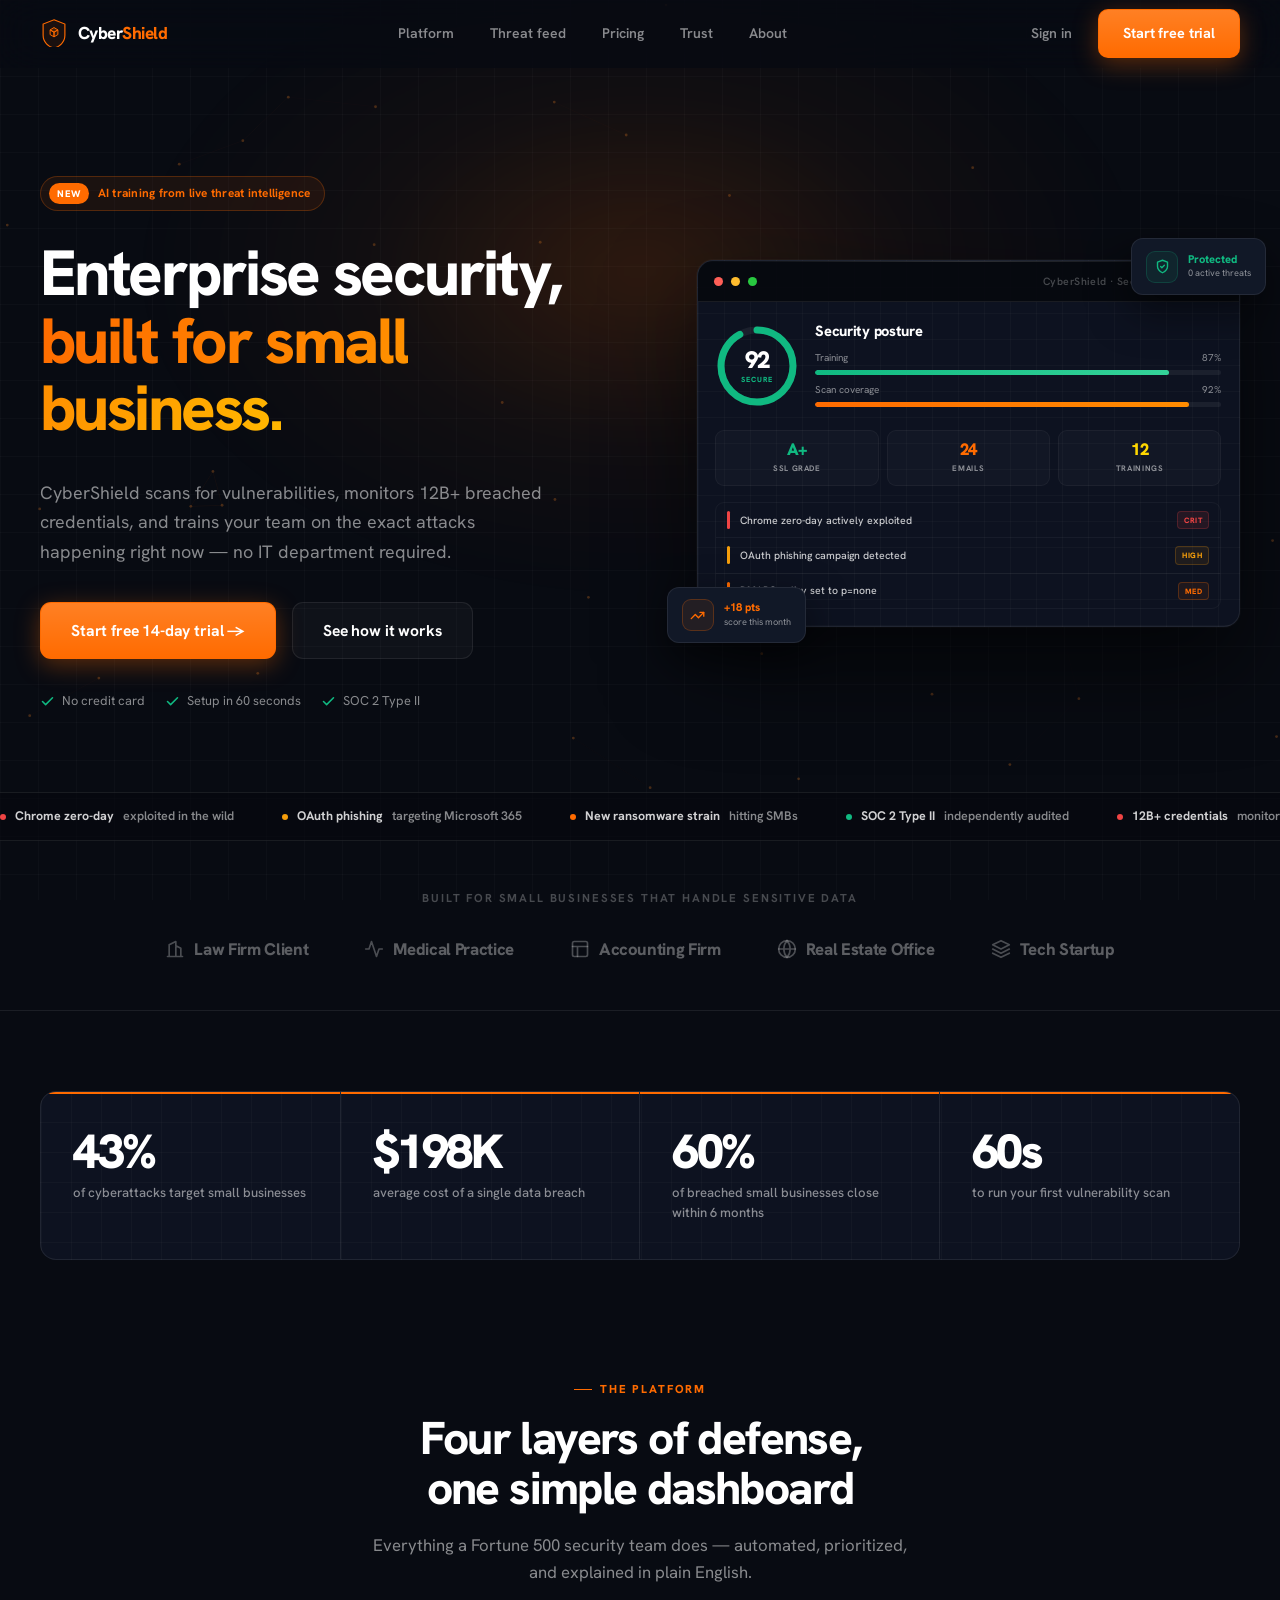
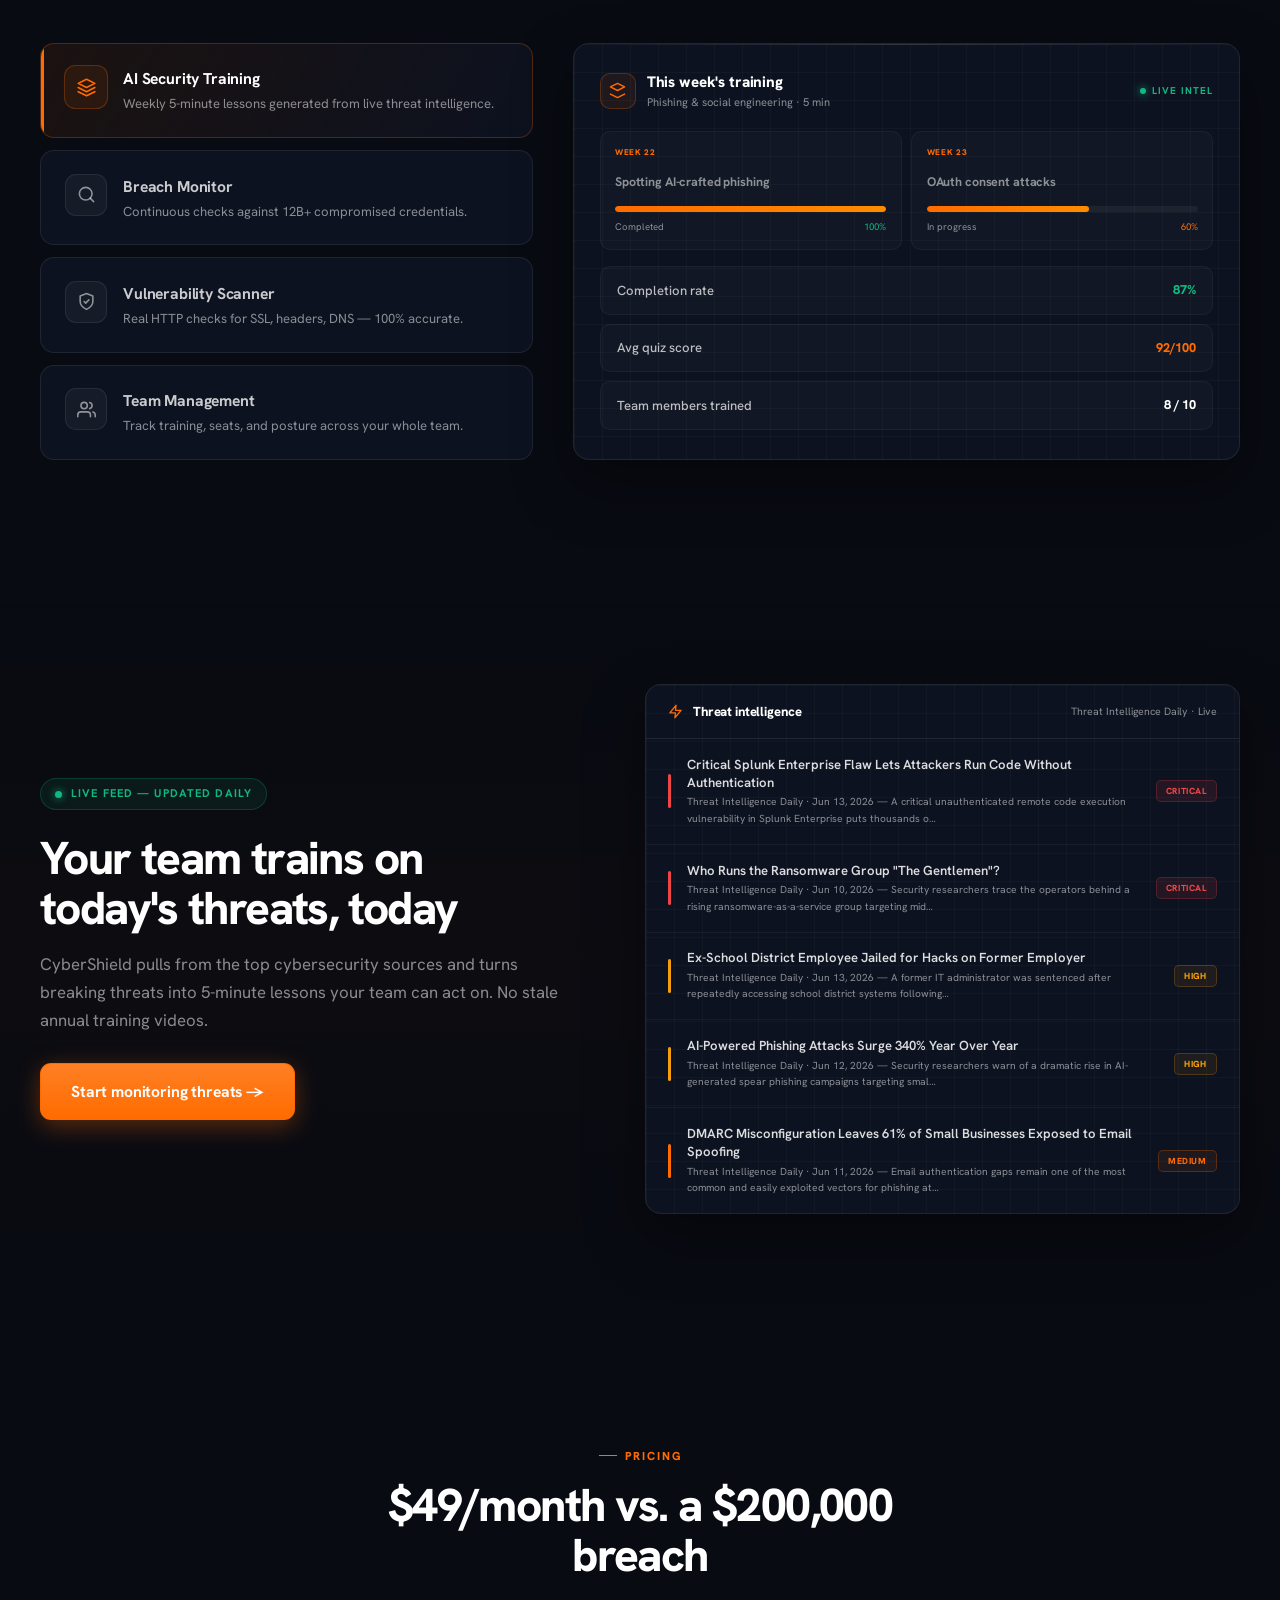
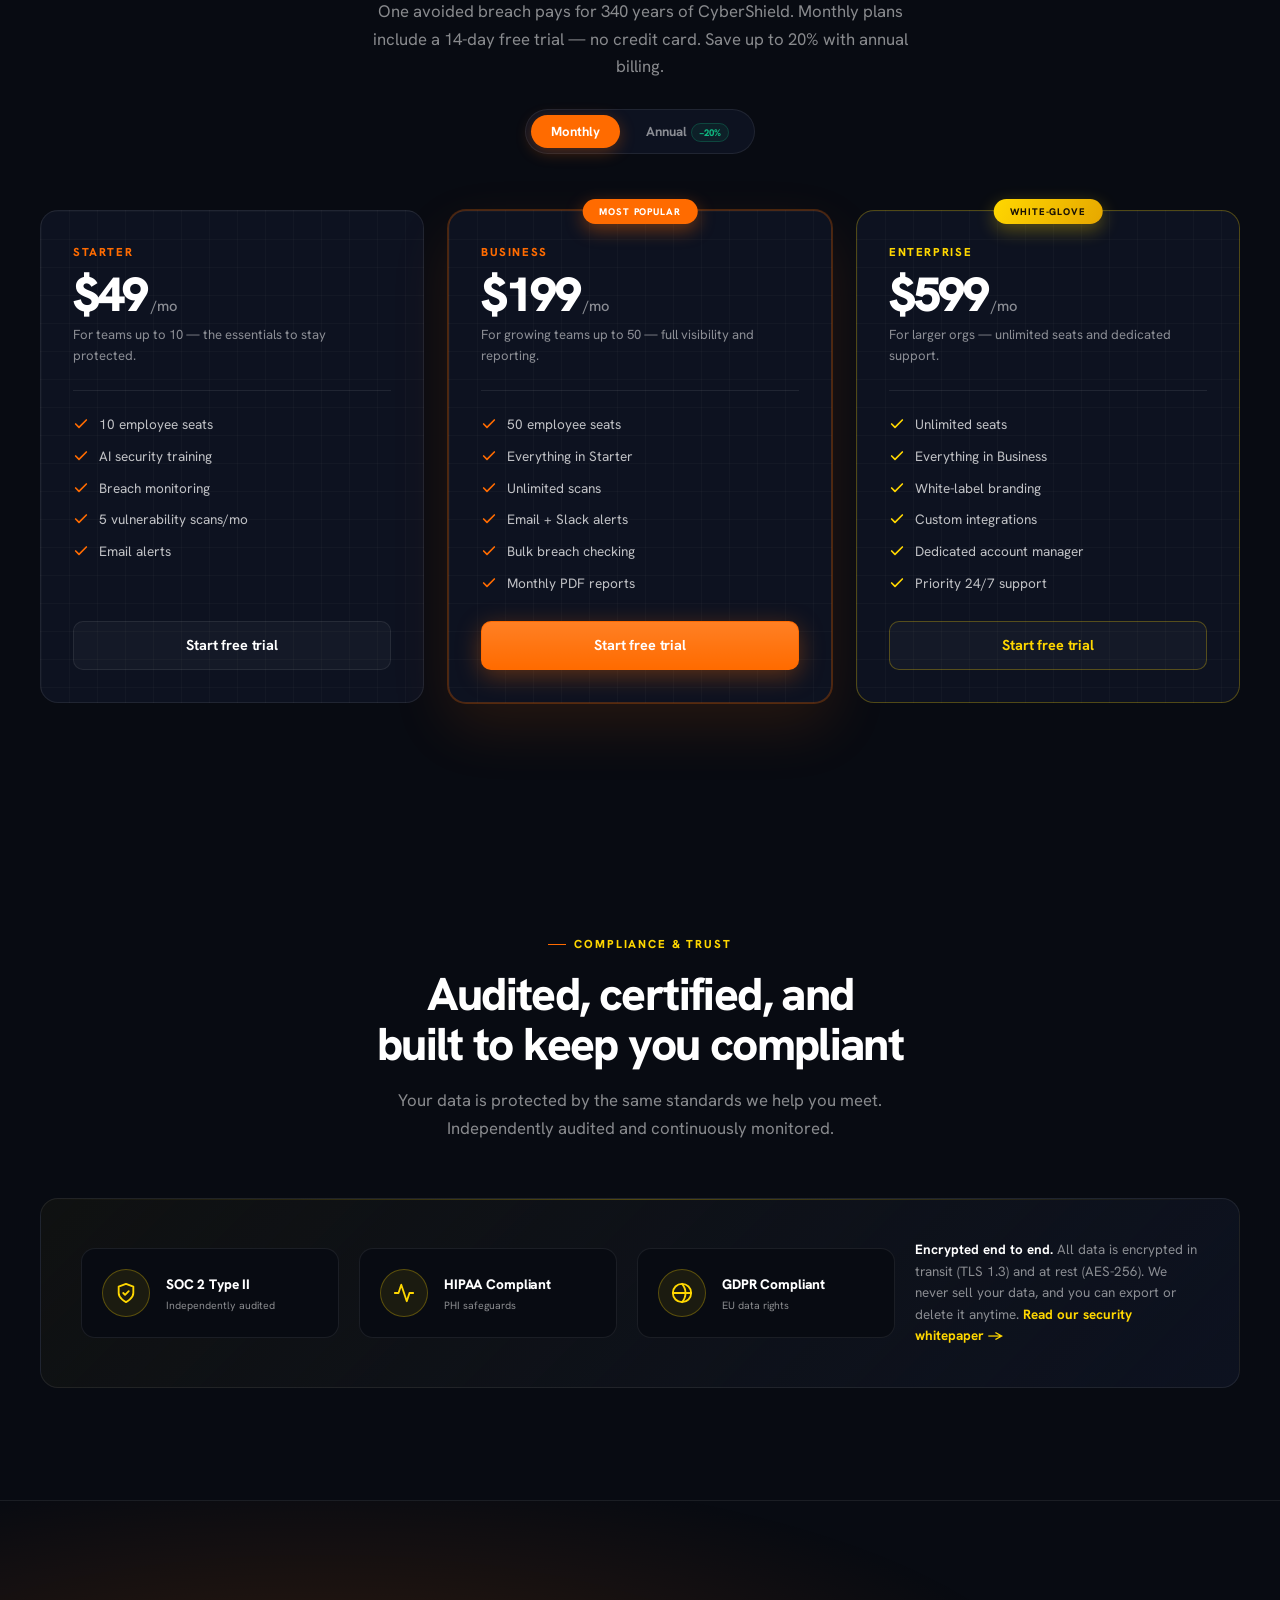
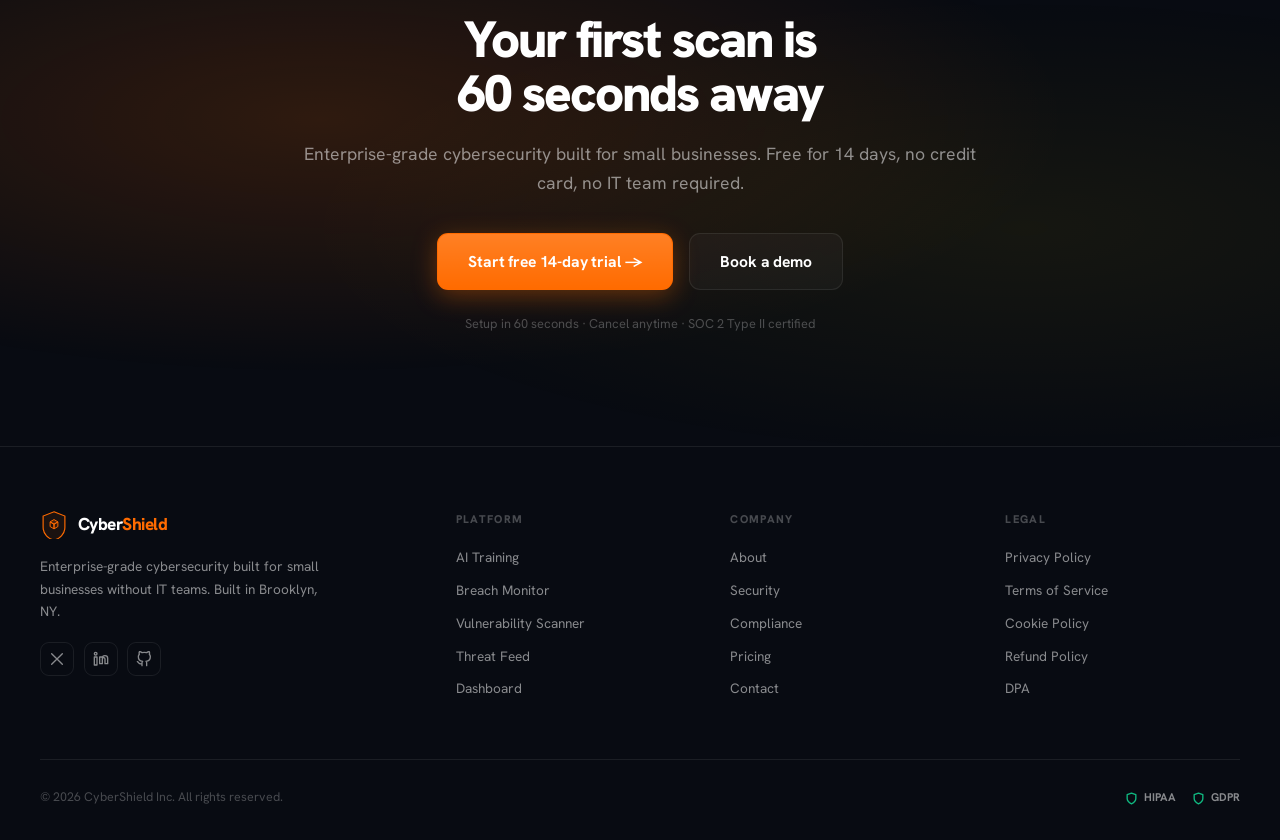
==== index.html @ c71b70fc "feat(billing): annual savings display on pricing page and account billing tab" ====
<!DOCTYPE html>
<html lang="en">
<head>
<meta charset="UTF-8"/>
<link rel="icon" type="image/svg+xml" href="favicon.svg"/>
<script>document.documentElement.classList.add('js')</script>
<meta name="viewport" content="width=device-width,initial-scale=1"/>
<title>CyberShield — Enterprise-grade security for small business</title>
<meta name="description" content="AI security training, breach monitoring, and vulnerability scanning. Fortune 500 defense without the IT team."/>
<link rel="preconnect" href="https://fonts.googleapis.com"/>
<link rel="preconnect" href="https://fonts.gstatic.com" crossorigin/>
<link href="https://fonts.googleapis.com/css2?family=Hanken+Grotesk:wght@300;400;500;600;700;800;900&display=swap" rel="stylesheet"/>
<style>
*,*::before,*::after{box-sizing:border-box;margin:0;padding:0}
:root{
  --bg:#080b12;
  --bg2:#0d1220;
  --bg3:#111827;
  --bg4:#141d2e;
  --orange:#FF6B00;
  --orange2:#ff8c00;
  --orange-dim:rgba(255,107,0,0.08);
  --orange-border:rgba(255,107,0,0.25);
  --gold:#FFD700;
  --gold-dim:rgba(255,215,0,0.08);
  --gold-border:rgba(255,215,0,0.28);
  --border:rgba(255,255,255,0.08);
  --border2:rgba(255,255,255,0.045);
  --text:#ffffff;
  --muted:rgba(255,255,255,0.52);
  --dim:rgba(255,255,255,0.26);
  --green:#10B981;
  --green-dim:rgba(16,185,129,0.08);
  --red:#EF4444;
  --yellow:#F59E0B;
  --cyan:#06B6D4;
  --font:'Hanken Grotesk',sans-serif;
  --grid-line:rgba(255,255,255,0.022);
  --maxw:1280px;
  --ease:cubic-bezier(0.4,0,0.2,1);
  --spring:cubic-bezier(.34,1.56,.64,1);
}
html{scroll-behavior:smooth}
body{background:var(--bg);color:var(--text);font-family:var(--font);font-size:16px;line-height:1.6;-webkit-font-smoothing:antialiased;-moz-osx-font-smoothing:grayscale;overflow-x:hidden}
a{text-decoration:none;color:inherit}
::-webkit-scrollbar{width:9px}
::-webkit-scrollbar-track{background:var(--bg)}
::-webkit-scrollbar-thumb{background:rgba(255,107,0,0.35);border-radius:6px}
::-webkit-scrollbar-thumb:hover{background:var(--orange)}
.wrap{max-width:var(--maxw);margin:0 auto;padding:0 2.5rem}

/* ── GLOBAL TEXTURE ── */
body::before{content:'';position:fixed;inset:0;background-image:linear-gradient(var(--grid-line) 1px,transparent 1px),linear-gradient(90deg,var(--grid-line) 1px,transparent 1px);background-size:38px 38px;pointer-events:none;z-index:0}

/* ── ANIMATIONS ── */
@keyframes pulse{0%,100%{opacity:1;transform:scale(1)}50%{opacity:.4;transform:scale(1.7)}}
@keyframes fadeUp{from{opacity:0;transform:translateY(22px)}to{opacity:1;transform:translateY(0)}}
@keyframes spin{to{transform:rotate(360deg)}}
@keyframes floaty{0%,100%{transform:translateY(0)}50%{transform:translateY(-10px)}}
@keyframes tickerScroll{0%{transform:translateX(0)}100%{transform:translateX(-50%)}}
@keyframes glowPulse{0%,100%{box-shadow:0 0 24px rgba(255,107,0,0.18)}50%{box-shadow:0 0 48px rgba(255,107,0,0.4),0 0 90px rgba(255,107,0,0.08)}}
@keyframes scanSweep{0%{top:-10%}100%{top:110%}}
.js .reveal{opacity:0;transform:translateY(30px);transition:opacity .7s var(--ease),transform .7s var(--ease)}
.js .reveal.in{opacity:1;transform:translateY(0)}
.rd1{transition-delay:.08s}.rd2{transition-delay:.16s}.rd3{transition-delay:.24s}.rd4{transition-delay:.32s}.rd5{transition-delay:.40s}
@media(prefers-reduced-motion:reduce){.js .reveal,.reveal{opacity:1!important;transform:none!important;transition:none}*{animation:none!important}}

/* ── BUTTONS ── */
.btn{display:inline-flex;align-items:center;justify-content:center;gap:8px;padding:12px 24px;border-radius:10px;font-size:.9rem;font-weight:700;cursor:pointer;border:1px solid transparent;font-family:var(--font);letter-spacing:-0.01em;transition:all .2s var(--spring);white-space:nowrap}
.btn-primary{background:var(--orange);color:#fff;box-shadow:0 6px 24px rgba(255,107,0,0.34);position:relative;overflow:hidden}
.btn-primary::after{content:'';position:absolute;inset:0;background:linear-gradient(to bottom,rgba(255,255,255,0.14),transparent)}
.btn-primary:hover{background:var(--orange2);transform:translateY(-2px) scale(1.02);box-shadow:0 12px 36px rgba(255,107,0,0.5)}
.btn-primary:active{transform:translateY(0) scale(.99)}
.btn-ghost{background:rgba(255,255,255,0.03);color:var(--text);border-color:var(--border)}
.btn-ghost:hover{background:rgba(255,255,255,0.07);border-color:rgba(255,255,255,0.2);transform:translateY(-2px)}
.btn-lg{padding:15px 30px;font-size:.98rem;border-radius:11px}

/* ── NAV ── */
.nav{position:fixed;top:0;left:0;right:0;z-index:100;height:68px;display:flex;align-items:center;background:rgba(8,11,18,0.72);backdrop-filter:blur(22px);-webkit-backdrop-filter:blur(22px);border-bottom:1px solid transparent;transition:border-color .3s,background .3s}
.nav.scrolled{border-bottom-color:var(--border);background:rgba(8,11,18,0.9)}
.nav .wrap{display:flex;align-items:center;justify-content:space-between;width:100%}
.logo{display:flex;align-items:center;gap:10px;font-weight:800;font-size:1.08rem;letter-spacing:-0.03em}
.logo svg{width:28px;height:28px;flex-shrink:0}
.logo .acc{color:var(--orange)}
.nav-links{display:flex;align-items:center;gap:2.25rem}
.nav-links a{font-size:.875rem;font-weight:600;color:var(--muted);transition:color .2s;position:relative;white-space:nowrap}
.nav-links a:hover{color:var(--text)}
.nav-links a::after{content:'';position:absolute;left:0;bottom:-6px;height:2px;width:0;background:var(--orange);transition:width .25s var(--ease);border-radius:2px}
.nav-links a:hover::after{width:100%}
.nav-right{display:flex;align-items:center;gap:.75rem}
.nav-signin{font-size:.875rem;font-weight:600;color:var(--muted);padding:8px 14px;transition:color .2s;white-space:nowrap}
.nav-signin:hover{color:var(--text)}
.hamb{display:none;background:none;border:1px solid var(--border);border-radius:9px;padding:8px;color:var(--text);cursor:pointer}
.hamb svg{width:20px;height:20px;stroke:currentColor;fill:none;stroke-width:2;stroke-linecap:round}

/* ── HERO ── */
.hero{position:relative;padding:11rem 0 5rem;overflow:hidden}
#hero-canvas{position:absolute;inset:0;z-index:0;opacity:.5}
.hero-glow{position:absolute;top:-10%;left:50%;transform:translateX(-50%);width:1100px;height:700px;background:radial-gradient(ellipse at center,rgba(255,107,0,0.16) 0%,rgba(255,107,0,0.04) 35%,transparent 65%);pointer-events:none;z-index:0;filter:blur(20px)}
.hero .wrap{position:relative;z-index:2}
.hero-grid{display:grid;grid-template-columns:1.05fr .95fr;gap:3.5rem;align-items:center}
.hero-eyebrow{display:inline-flex;align-items:center;gap:9px;background:var(--orange-dim);border:1px solid var(--orange-border);border-radius:100px;padding:6px 14px 6px 8px;font-size:.74rem;font-weight:700;color:var(--orange);letter-spacing:.02em;margin-bottom:1.75rem}
.hero-eyebrow .pill{background:var(--orange);color:#fff;font-size:.6rem;font-weight:800;padding:3px 8px;border-radius:100px;letter-spacing:.06em;text-transform:uppercase}
.hero h1{font-size:clamp(2.6rem,5vw,4.15rem);font-weight:800;line-height:1.05;letter-spacing:-0.04em;margin-bottom:1.9rem;padding-bottom:.1em}
.hero h1 .grad{background:linear-gradient(120deg,var(--orange) 0%,var(--orange2) 55%,var(--gold) 130%);-webkit-background-clip:text;background-clip:text;-webkit-text-fill-color:transparent}
.hero-sub{font-size:1.12rem;color:var(--muted);max-width:520px;line-height:1.65;margin-bottom:2.25rem;font-weight:400}
.hero-cta{display:flex;gap:1rem;align-items:center;flex-wrap:wrap;margin-bottom:2rem}
.hero-trust{display:flex;align-items:center;gap:1.25rem;flex-wrap:wrap;font-size:.8rem;color:var(--muted)}
.hero-trust .ht{display:flex;align-items:center;gap:7px}
.hero-trust svg{width:15px;height:15px;stroke:var(--green);fill:none;stroke-width:2.5;stroke-linecap:round;stroke-linejoin:round;flex-shrink:0}

/* ── HERO PRODUCT MOCKUP ── */
.hero-mock{position:relative;animation:floaty 7s ease-in-out infinite}
.mock-shell{background-color:var(--bg2);background-image:linear-gradient(var(--grid-line) 1px,transparent 1px),linear-gradient(90deg,var(--grid-line) 1px,transparent 1px);background-size:26px 26px;border:1px solid var(--border);border-radius:16px;overflow:hidden;box-shadow:0 40px 90px rgba(0,0,0,0.6),0 0 0 1px rgba(255,255,255,0.03),0 1px 0 rgba(255,255,255,0.06) inset;position:relative}
.mock-shell::before{content:'';position:absolute;top:0;left:0;right:0;height:1px;background:linear-gradient(90deg,transparent,rgba(255,255,255,0.14),transparent);z-index:5}
.mock-top{background:rgba(6,8,14,0.9);padding:.7rem 1rem;display:flex;align-items:center;gap:.5rem;border-bottom:1px solid var(--border)}
.mdot{width:9px;height:9px;border-radius:50%}
.mock-top .mt-title{margin-left:auto;font-size:.66rem;color:var(--dim);font-weight:600;letter-spacing:.04em}
.mock-body{padding:1.1rem}
.mock-scorerow{display:flex;gap:1rem;align-items:center;margin-bottom:1rem}
.mini-ring{width:84px;height:84px;flex-shrink:0;position:relative}
.mini-ring-center{position:absolute;inset:0;display:flex;flex-direction:column;align-items:center;justify-content:center}
.mini-ring-center .n{font-size:1.5rem;font-weight:900;letter-spacing:-0.04em;line-height:1}
.mini-ring-center .l{font-size:.46rem;font-weight:800;letter-spacing:.12em;text-transform:uppercase;color:var(--green);margin-top:2px}
.mock-scoreinfo{flex:1}
.mock-scoreinfo .big{font-size:.92rem;font-weight:800;letter-spacing:-0.02em;margin-bottom:7px}
.mock-scoreinfo .blbl{display:flex;justify-content:space-between;font-size:.62rem;color:var(--muted);margin-bottom:4px;white-space:nowrap}
.mbar{height:5px;background:rgba(255,255,255,0.06);border-radius:4px;overflow:hidden;margin-bottom:7px}
.mbar i{display:block;height:100%;border-radius:4px}
.mock-kpis{display:grid;grid-template-columns:1fr 1fr 1fr;gap:.5rem;margin-bottom:1rem}
.mkpi{background:rgba(255,255,255,0.025);border:1px solid var(--border2);border-radius:9px;padding:.65rem .55rem;text-align:center}
.mkpi .v{font-size:1.05rem;font-weight:900;letter-spacing:-0.03em;line-height:1}
.mkpi .k{font-size:.5rem;font-weight:700;text-transform:uppercase;letter-spacing:.08em;color:var(--muted);margin-top:4px}
.mock-feed{border:1px solid var(--border2);border-radius:9px;overflow:hidden}
.mfeed-row{display:flex;align-items:center;gap:.6rem;padding:.5rem .7rem;border-bottom:1px solid var(--border2);font-size:.66rem}
.mfeed-row:last-child{border-bottom:none}
.mfeed-sev{width:3px;height:18px;border-radius:2px;flex-shrink:0}
.mfeed-t{color:rgba(255,255,255,0.78);flex:1;overflow:hidden;white-space:nowrap;text-overflow:ellipsis;font-weight:500}
.mfeed-b{font-size:.48rem;font-weight:800;padding:2px 6px;border-radius:4px;text-transform:uppercase;letter-spacing:.06em;flex-shrink:0}
.float-badge{position:absolute;background-color:var(--bg3);border:1px solid var(--border);border-radius:12px;padding:.7rem .9rem;box-shadow:0 16px 40px rgba(0,0,0,0.5);display:flex;align-items:center;gap:.6rem;z-index:6}
.fb-ico{width:32px;height:32px;border-radius:9px;display:flex;align-items:center;justify-content:center;flex-shrink:0}
.fb-ico svg{width:15px;height:15px;stroke-width:2.2;fill:none;stroke-linecap:round;stroke-linejoin:round}
.fb-t{font-size:.7rem;font-weight:800;line-height:1.1}
.fb-s{font-size:.58rem;color:var(--muted);margin-top:1px}
.float-1{top:-22px;right:-26px;animation:floaty 5s ease-in-out infinite}
.float-2{bottom:-16px;left:-30px;animation:floaty 6s ease-in-out .8s infinite}

/* ── TICKER ── */
.ticker{border-top:1px solid var(--border);border-bottom:1px solid var(--border);background:rgba(6,8,14,0.6);overflow:hidden;position:relative;z-index:2}
.ticker-track{display:flex;gap:3rem;padding:.85rem 0;white-space:nowrap;width:max-content;animation:tickerScroll 38s linear infinite}
.ticker:hover .ticker-track{animation-play-state:paused}
.ti{display:inline-flex;align-items:center;gap:9px;font-size:.78rem;color:var(--muted);font-weight:600}
.ti .dot{width:6px;height:6px;border-radius:50%;flex-shrink:0}
.ti b{color:rgba(255,255,255,0.82);font-weight:700}

/* ── SECTION SHELL ── */
.sec{padding:7rem 0;position:relative;z-index:1}
.eyebrow{display:inline-flex;align-items:center;gap:8px;font-size:.72rem;font-weight:800;text-transform:uppercase;letter-spacing:.16em;color:var(--orange);margin-bottom:1rem}
.eyebrow::before{content:'';width:18px;height:1px;background:var(--orange)}
.eyebrow.center{justify-content:center}
.sec-title{font-size:clamp(2rem,3.6vw,2.9rem);font-weight:800;letter-spacing:-0.035em;line-height:1.08}
.sec-sub{font-size:1.05rem;color:var(--muted);max-width:560px;line-height:1.65;margin-top:1.1rem}
.sec-head{margin-bottom:3.5rem}
.sec-head.center{text-align:center;max-width:620px;margin-left:auto;margin-right:auto}
.sec-head.center .sec-sub{margin-left:auto;margin-right:auto}

/* ── LOGO STRIP ── */
.proof{padding:3rem 0;border-bottom:1px solid var(--border)}
.proof-label{text-align:center;font-size:.72rem;font-weight:700;text-transform:uppercase;letter-spacing:.16em;color:var(--dim);margin-bottom:1.75rem}
.proof-logos{display:flex;align-items:center;justify-content:center;gap:3.5rem;flex-wrap:wrap}
.proof-logo{display:flex;align-items:center;gap:9px;color:rgba(255,255,255,0.34);font-weight:800;font-size:1.05rem;letter-spacing:-0.02em;transition:color .3s;cursor:default}
.proof-logo:hover{color:rgba(255,255,255,0.6)}
.proof-logo svg{width:20px;height:20px;flex-shrink:0;opacity:.8}

/* ── STATS BAND ── */
.statband{display:grid;grid-template-columns:repeat(4,1fr);border:1px solid var(--border);border-radius:16px;overflow:hidden;background-color:var(--bg2);background-image:linear-gradient(var(--grid-line) 1px,transparent 1px),linear-gradient(90deg,var(--grid-line) 1px,transparent 1px);background-size:30px 30px}
.statcell{padding:2.25rem 2rem;border-right:1px solid var(--border);position:relative}
.statcell:last-child{border-right:none}
.statcell::after{content:'';position:absolute;top:0;left:0;right:0;height:2px;background:var(--orange);transform:scaleX(0);transform-origin:left;transition:transform .5s var(--ease)}
.statcell.in::after{transform:scaleX(1)}
.statcell .num{font-size:3rem;font-weight:900;letter-spacing:-0.05em;line-height:1;margin-bottom:7px;font-variant-numeric:tabular-nums}
.statcell .lbl{font-size:.82rem;color:var(--muted);font-weight:500;line-height:1.5}

/* ── FEATURE SHOWCASE ── */
.show-layout{display:grid;grid-template-columns:.85fr 1.15fr;gap:2.5rem;align-items:stretch}
.show-tabs{display:flex;flex-direction:column;gap:.75rem}
.show-tab{display:flex;align-items:flex-start;gap:1rem;padding:1.4rem 1.5rem;border:1px solid var(--border);border-radius:14px;cursor:pointer;background:var(--bg2);transition:all .25s var(--ease);position:relative;overflow:hidden}
.show-tab::before{content:'';position:absolute;left:0;top:0;bottom:0;width:3px;background:var(--orange);transform:scaleY(0);transform-origin:top;transition:transform .25s var(--ease)}
.show-tab:hover{border-color:rgba(255,255,255,0.16);transform:translateX(3px)}
.show-tab.active{border-color:var(--orange-border);background:linear-gradient(120deg,var(--orange-dim),var(--bg2))}
.show-tab.active::before{transform:scaleY(1)}
.show-tab-ico{width:42px;height:42px;border-radius:11px;background:rgba(255,255,255,0.04);border:1px solid var(--border);display:flex;align-items:center;justify-content:center;flex-shrink:0;transition:all .25s var(--spring)}
.show-tab.active .show-tab-ico{background:var(--orange-dim);border-color:var(--orange-border);transform:scale(1.05)}
.show-tab-ico svg{width:19px;height:19px;stroke:var(--muted);fill:none;stroke-width:2;stroke-linecap:round;stroke-linejoin:round;transition:stroke .25s}
.show-tab.active .show-tab-ico svg{stroke:var(--orange)}
.show-tab-txt h3{font-size:.98rem;font-weight:700;letter-spacing:-0.01em;margin-bottom:3px}
.show-tab.active .show-tab-txt h3{color:#fff}
.show-tab:not(.active) .show-tab-txt h3{color:rgba(255,255,255,0.78)}
.show-tab-txt p{font-size:.82rem;color:var(--muted);line-height:1.55}
.show-panel-wrap{border:1px solid var(--border);border-radius:16px;background-color:var(--bg2);background-image:linear-gradient(var(--grid-line) 1px,transparent 1px),linear-gradient(90deg,var(--grid-line) 1px,transparent 1px);background-size:28px 28px;overflow:hidden;position:relative;box-shadow:0 24px 60px rgba(0,0,0,0.4)}
.show-panel-wrap::before{content:'';position:absolute;top:0;left:0;right:0;height:1px;background:linear-gradient(90deg,transparent,rgba(255,255,255,0.12),transparent);z-index:5}
.show-panel{display:none;padding:1.6rem;animation:fadeUp .4s var(--ease)}
.show-panel.active{display:block}
.sp-head{display:flex;align-items:center;gap:.7rem;margin-bottom:1.2rem}
.sp-head .ico{width:36px;height:36px;border-radius:10px;background:var(--orange-dim);border:1px solid var(--orange-border);display:flex;align-items:center;justify-content:center;flex-shrink:0}
.sp-head .ico svg{width:17px;height:17px;stroke:var(--orange);fill:none;stroke-width:2;stroke-linecap:round;stroke-linejoin:round}
.sp-head .t{font-size:.95rem;font-weight:800;letter-spacing:-0.01em}
.sp-head .s{font-size:.7rem;color:var(--muted)}
.sp-live{margin-left:auto;display:flex;align-items:center;gap:6px;font-size:.62rem;font-weight:700;text-transform:uppercase;letter-spacing:.1em;color:var(--green)}
.sp-live .d{width:6px;height:6px;border-radius:50%;background:var(--green);animation:pulse 2s infinite;box-shadow:0 0 8px var(--green)}
.sp-rows{display:flex;flex-direction:column;gap:.55rem}
.sp-row{display:flex;align-items:center;justify-content:space-between;gap:1rem;padding:.8rem 1rem;background:rgba(255,255,255,0.025);border:1px solid var(--border2);border-radius:10px;transition:all .2s}
.sp-row:hover{border-color:var(--border);background:rgba(255,255,255,0.04);transform:translateX(2px)}
.sp-k{font-size:.82rem;color:rgba(255,255,255,0.72);font-weight:500;display:flex;align-items:center;gap:.6rem}
.sp-k .qd{width:7px;height:7px;border-radius:50%;flex-shrink:0}
.sp-v{font-size:.8rem;font-weight:800;font-variant-numeric:tabular-nums}
.sp-prog{height:6px;background:rgba(255,255,255,0.05);border-radius:5px;overflow:hidden;margin-top:.3rem}
.sp-prog i{display:block;height:100%;border-radius:5px;background:linear-gradient(90deg,var(--orange),var(--orange2))}
.sp-modules{display:grid;grid-template-columns:1fr 1fr;gap:.6rem}
.sp-mod{background:rgba(255,255,255,0.025);border:1px solid var(--border2);border-radius:10px;padding:.9rem;transition:all .2s var(--spring)}
.sp-mod:hover{border-color:var(--orange-border);transform:translateY(-2px)}
.sp-mod .w{font-size:.52rem;font-weight:800;text-transform:uppercase;letter-spacing:.08em;color:var(--orange);margin-bottom:.5rem}
.sp-mod .ti{font-size:.78rem;font-weight:700;margin-bottom:.55rem;letter-spacing:-0.01em}
.sp-mod .mt{display:flex;justify-content:space-between;font-size:.6rem;color:var(--muted);margin-top:.45rem}

/* ── THREAT FEED SECTION ── */
.threat-layout{display:grid;grid-template-columns:1fr 1.1fr;gap:4rem;align-items:center}
.live-badge{display:inline-flex;align-items:center;gap:9px;margin-bottom:1.5rem;background:var(--green-dim);border:1px solid rgba(16,185,129,0.22);border-radius:100px;padding:6px 14px}
.live-badge .d{width:7px;height:7px;border-radius:50%;background:var(--green);animation:pulse 2s infinite;box-shadow:0 0 8px var(--green)}
.live-badge span{font-size:.7rem;font-weight:700;text-transform:uppercase;letter-spacing:.1em;color:var(--green)}
.feed{border:1px solid var(--border);border-radius:16px;overflow:hidden;background-color:var(--bg2);background-image:linear-gradient(var(--grid-line) 1px,transparent 1px),linear-gradient(90deg,var(--grid-line) 1px,transparent 1px);background-size:28px 28px;box-shadow:0 24px 60px rgba(0,0,0,0.4)}
.feed-head{padding:1rem 1.4rem;border-bottom:1px solid var(--border);display:flex;align-items:center;justify-content:space-between}
.feed-head .ft{font-size:.82rem;font-weight:800;letter-spacing:-0.01em;display:flex;align-items:center;gap:.6rem}
.feed-head .src{font-size:.66rem;color:var(--muted)}
.feed-item{display:flex;align-items:center;gap:1rem;padding:1.05rem 1.4rem;border-bottom:1px solid var(--border2);cursor:default;transition:all .2s var(--ease);position:relative}
.feed-item:last-child{border-bottom:none}
.feed-item::before{content:'';position:absolute;left:0;top:0;bottom:0;width:0;background:var(--orange);transition:width .2s var(--spring)}
.feed-item:hover{background:rgba(255,255,255,0.022);padding-left:1.75rem}
.feed-item:hover::before{width:3px}
.feed-sev{width:3px;height:34px;border-radius:2px;flex-shrink:0}
.feed-t{font-size:.82rem;font-weight:600;color:rgba(255,255,255,0.86);line-height:1.4;flex:1;min-width:0}
.feed-s{font-size:.64rem;color:var(--muted);margin-top:2px}
.badge{font-size:.55rem;font-weight:800;padding:3px 9px;border-radius:5px;white-space:nowrap;text-transform:uppercase;letter-spacing:.07em;flex-shrink:0}
.bc{background:rgba(239,68,68,0.1);color:var(--red);border:1px solid rgba(239,68,68,0.22)}
.bh{background:rgba(245,158,11,0.08);color:var(--yellow);border:1px solid rgba(245,158,11,0.22)}
.bm{background:var(--orange-dim);color:var(--orange);border:1px solid var(--orange-border)}

/* ── PRICING ── */
.bill-toggle{display:inline-flex;align-items:center;gap:.4rem;background:var(--bg2);border:1px solid var(--border);border-radius:100px;padding:5px;margin-top:1.75rem}
.bill-opt{padding:8px 20px;border-radius:100px;font-size:.82rem;font-weight:700;color:var(--muted);cursor:pointer;border:none;background:none;font-family:var(--font);transition:all .25s var(--ease)}
.bill-opt.active{background:var(--orange);color:#fff;box-shadow:0 4px 16px rgba(255,107,0,0.3)}
.bill-save{font-size:.6rem;font-weight:800;color:var(--green);background:var(--green-dim);border:1px solid rgba(16,185,129,0.25);padding:2px 7px;border-radius:100px;margin-left:4px}
.bill-save-yr{display:none;font-size:.6rem;font-weight:800;color:var(--gold);background:rgba(255,215,0,0.1);border:1px solid rgba(255,215,0,0.3);padding:2px 7px;border-radius:100px;margin-left:4px}
.bill-opt.active .bill-save-yr{display:inline}
.plan-billing{font-size:.78rem;color:var(--muted);margin-bottom:.9rem;display:none}
.pricing-grid{display:grid;grid-template-columns:repeat(3,1fr);gap:1.5rem;margin-top:3.5rem;align-items:stretch}
.plan{border:1px solid var(--border);border-radius:18px;padding:2rem;position:relative;background-color:var(--bg2);background-image:linear-gradient(var(--grid-line) 1px,transparent 1px),linear-gradient(90deg,var(--grid-line) 1px,transparent 1px);background-size:28px 28px;display:flex;flex-direction:column;transition:all .3s var(--spring)}
.plan:hover{border-color:rgba(255,255,255,0.18);transform:translateY(-5px);box-shadow:0 30px 70px rgba(0,0,0,0.5)}
.plan.feat{border-color:var(--orange-border);box-shadow:0 0 0 1px var(--orange-border),0 24px 60px rgba(255,107,0,0.12)}
.plan.feat:hover{box-shadow:0 0 0 1px var(--orange),0 34px 80px rgba(255,107,0,0.22)}
.plan.ent{border-color:var(--gold-border)}
.plan.ent:hover{box-shadow:0 0 0 1px var(--gold-border),0 30px 70px rgba(255,215,0,0.1)}
.plan-tag{position:absolute;top:-12px;left:50%;transform:translateX(-50%);background:var(--orange);color:#fff;font-size:.6rem;font-weight:800;padding:5px 16px;border-radius:100px;text-transform:uppercase;letter-spacing:.1em;white-space:nowrap;box-shadow:0 6px 18px rgba(255,107,0,0.4)}
.plan.ent .plan-tag{background:linear-gradient(120deg,var(--gold),#e6a700);color:#1a1205;box-shadow:0 6px 18px rgba(255,215,0,0.32)}
.plan-name{font-size:.72rem;font-weight:800;text-transform:uppercase;letter-spacing:.14em;color:var(--orange);margin-bottom:.6rem}
.plan.ent .plan-name{color:var(--gold)}
.plan-price{display:flex;align-items:baseline;gap:4px;margin-bottom:.3rem}
.plan-price .amt{font-size:3rem;font-weight:900;letter-spacing:-0.05em;line-height:1;font-variant-numeric:tabular-nums}
.plan-price .per{font-size:.92rem;color:var(--muted);font-weight:500}
.plan-desc{font-size:.82rem;color:var(--muted);margin-bottom:1.5rem;padding-bottom:1.5rem;border-bottom:1px solid var(--border)}
.plan-feats{list-style:none;display:flex;flex-direction:column;gap:.8rem;margin-bottom:1.75rem;flex:1}
.plan-feats li{font-size:.85rem;color:rgba(255,255,255,0.74);display:flex;align-items:flex-start;gap:.65rem;line-height:1.4}
.plan-feats svg{width:16px;height:16px;flex-shrink:0;margin-top:1px;stroke:var(--orange);fill:none;stroke-width:2.5;stroke-linecap:round;stroke-linejoin:round}
.plan.ent .plan-feats svg{stroke:var(--gold)}
.plan-feats li.off{color:var(--dim)}
.plan-feats li.off svg{stroke:var(--dim)}
.plan .btn{width:100%}

/* ── CERTS ── */
.certs{border:1px solid var(--border);border-radius:18px;padding:2.5rem;background:linear-gradient(135deg,rgba(255,215,0,0.03),var(--bg2));position:relative;overflow:hidden}
.certs::before{content:'';position:absolute;top:0;left:0;right:0;height:1px;background:linear-gradient(90deg,transparent,var(--gold-border),transparent)}
.certs-grid{display:grid;grid-template-columns:repeat(3,1fr) 1.1fr;gap:1.25rem;align-items:center}
.cert{display:flex;align-items:center;gap:1rem;padding:1.25rem;border:1px solid var(--border);border-radius:14px;background:var(--bg);transition:all .25s var(--spring)}
.cert:hover{border-color:var(--gold-border);transform:translateY(-3px);box-shadow:0 16px 40px rgba(255,215,0,0.08)}
.cert-seal{width:48px;height:48px;border-radius:50%;flex-shrink:0;display:flex;align-items:center;justify-content:center;background:var(--gold-dim);border:1.5px solid var(--gold-border);position:relative}
.cert-seal svg{width:22px;height:22px;stroke:var(--gold);fill:none;stroke-width:2;stroke-linecap:round;stroke-linejoin:round}
.cert-txt .ct{font-size:.86rem;font-weight:800;letter-spacing:-0.01em}
.cert-txt .cs{font-size:.66rem;color:var(--muted);margin-top:2px}
.certs-note{font-size:.84rem;color:var(--muted);line-height:1.6}
.certs-note b{color:var(--text)}

/* ── FINAL CTA ── */
.final{position:relative;overflow:hidden;border-top:1px solid var(--border)}
.final-mesh{position:absolute;inset:0;background:radial-gradient(ellipse at 25% 40%,rgba(255,107,0,0.16),transparent 55%),radial-gradient(ellipse at 80% 60%,rgba(255,215,0,0.06),transparent 50%);pointer-events:none}
.final-inner{position:relative;z-index:2;text-align:center;max-width:680px;margin:0 auto}
.final h2{font-size:clamp(2.2rem,4vw,3.4rem);font-weight:900;letter-spacing:-0.04em;line-height:1.05;margin-bottom:1.25rem}
.final p{font-size:1.1rem;color:var(--muted);margin-bottom:2.25rem;line-height:1.6}
.final-cta{display:flex;gap:1rem;justify-content:center;flex-wrap:wrap;margin-bottom:1.5rem}
.final-note{font-size:.8rem;color:var(--dim)}

/* ── FOOTER ── */
footer{border-top:1px solid var(--border);padding:4rem 0 2rem;position:relative;z-index:1}
.foot-grid{display:grid;grid-template-columns:1.6fr 1fr 1fr 1fr;gap:2.5rem;margin-bottom:3rem}
.foot-brand .logo{margin-bottom:1rem}
.foot-brand p{font-size:.85rem;color:var(--muted);line-height:1.65;max-width:280px;margin-bottom:1.25rem}
.foot-social{display:flex;gap:.6rem}
.foot-social a{width:34px;height:34px;border-radius:9px;border:1px solid var(--border);display:flex;align-items:center;justify-content:center;color:var(--muted);transition:all .2s var(--spring)}
.foot-social a:hover{color:var(--orange);border-color:var(--orange-border);transform:translateY(-2px)}
.foot-social svg{width:16px;height:16px;stroke:currentColor;fill:none;stroke-width:2;stroke-linecap:round;stroke-linejoin:round}
.foot-col h4{font-size:.7rem;font-weight:800;text-transform:uppercase;letter-spacing:.12em;color:var(--dim);margin-bottom:1.1rem}
.foot-col a{display:block;font-size:.85rem;color:var(--muted);margin-bottom:.7rem;transition:color .2s;width:fit-content}
.foot-col a:hover{color:var(--text)}
.foot-bottom{border-top:1px solid var(--border);padding-top:1.75rem;display:flex;align-items:center;justify-content:space-between;flex-wrap:wrap;gap:1rem}
.foot-copy{font-size:.78rem;color:var(--dim)}
.foot-badges{display:flex;gap:1rem;align-items:center}
.foot-badge{display:flex;align-items:center;gap:6px;font-size:.7rem;font-weight:700;color:var(--muted)}
.foot-badge svg{width:13px;height:13px;stroke:var(--green);fill:none;stroke-width:2.5;stroke-linecap:round;stroke-linejoin:round}

/* ── MOBILE MENU ── */
.mobile-menu{position:fixed;inset:0;z-index:99;background:rgba(8,11,18,0.98);backdrop-filter:blur(20px);display:none;flex-direction:column;padding:5.5rem 2.5rem 2rem;gap:.5rem}
.mobile-menu.open{display:flex}
.mobile-menu a{font-size:1.3rem;font-weight:700;padding:1rem 0;border-bottom:1px solid var(--border2);color:var(--text)}
.mobile-menu .mm-cta{margin-top:1.5rem}
.mm-close{position:absolute;top:1.4rem;right:2.5rem;background:none;border:1px solid var(--border);border-radius:9px;padding:8px;color:var(--text);cursor:pointer}
.mm-close svg{width:20px;height:20px;stroke:currentColor;fill:none;stroke-width:2;stroke-linecap:round}

@media(max-width:1000px){
  .hero-grid{grid-template-columns:1fr;gap:3rem}
  .hero-mock{max-width:480px;margin:0 auto;width:100%}
  .show-layout{grid-template-columns:1fr}
  .threat-layout{grid-template-columns:1fr;gap:2.5rem}
  .certs-grid{grid-template-columns:1fr 1fr}
  .foot-grid{grid-template-columns:1fr 1fr}
}
@media(max-width:820px){
  .nav-links,.nav-right .nav-signin{display:none}
  .hamb{display:flex}
  .statband{grid-template-columns:1fr 1fr}
  .statcell{border-right:none;border-bottom:1px solid var(--border)}
  .statcell:nth-child(odd){border-right:1px solid var(--border)}
  .pricing-grid{grid-template-columns:1fr;max-width:420px;margin-left:auto;margin-right:auto}
  .tgrid{grid-template-columns:1fr}
}
@media(max-width:600px){
  .wrap{padding:0 1.25rem}
  .sec{padding:4.5rem 0}
  .hero{padding:8.5rem 0 3.5rem}
  .statband{grid-template-columns:1fr}
  .statcell{border-right:none!important}
  .certs-grid{grid-template-columns:1fr}
  .foot-grid{grid-template-columns:1fr 1fr;gap:2rem}
  .foot-brand{grid-column:1/-1}
  .float-1,.float-2{display:none}
  .certs{padding:1.5rem}
}
</style>
</head>
<body>

<!-- ═══════ NAV ═══════ -->
<nav class="nav" id="nav">
  <div class="wrap">
    <a href="#" class="logo">
      <svg viewBox="0 0 30 36" fill="none">
        <path d="M15 1L29 6.5V21C29 30 22 35.5 15 37.5C8 35.5 1 30 1 21V6.5L15 1Z" fill="rgba(255,107,0,0.08)" stroke="#FF6B00" stroke-width="1.5"/>
        <path d="M15 11L20 14L15 17L10 14Z" fill="rgba(255,107,0,0.2)" stroke="#FF6B00" stroke-width="1.25" stroke-linejoin="round"/>
        <path d="M10 14L15 17V23L10 20Z" stroke="#FF6B00" stroke-width="1.25" stroke-linejoin="round"/>
        <path d="M20 14L15 17V23L20 20Z" fill="rgba(255,107,0,0.1)" stroke="#FF6B00" stroke-width="1.25" stroke-linejoin="round"/>
      </svg>
      <span>Cyber<span class="acc">Shield</span></span>
    </a>
    <div class="nav-links">
      <a href="#platform">Platform</a>
      <a href="#threats">Threat feed</a>
      <a href="#pricing">Pricing</a>
      <a href="#trust">Trust</a>
      <a href="about.html">About</a>
    </div>
    <div class="nav-right">
      <a href="auth.html" class="nav-signin" id="nav-auth-btn">Sign in</a>
      <a href="auth.html?signup=true" class="btn btn-primary" id="nav-trial-btn">Start free trial</a>
      <button class="hamb" onclick="document.getElementById('mm').classList.add('open')" aria-label="Menu">
        <svg viewBox="0 0 24 24"><line x1="3" y1="6" x2="21" y2="6"/><line x1="3" y1="12" x2="21" y2="12"/><line x1="3" y1="18" x2="21" y2="18"/></svg>
      </button>
    </div>
  </div>
</nav>

<!-- mobile menu -->
<div class="mobile-menu" id="mm">
  <button class="mm-close" onclick="document.getElementById('mm').classList.remove('open')"><svg viewBox="0 0 24 24"><line x1="6" y1="6" x2="18" y2="18"/><line x1="6" y1="18" x2="18" y2="6"/></svg></button>
  <a href="#platform" onclick="document.getElementById('mm').classList.remove('open')">Platform</a>
  <a href="#threats" onclick="document.getElementById('mm').classList.remove('open')">Threat feed</a>
  <a href="#pricing" onclick="document.getElementById('mm').classList.remove('open')">Pricing</a>
  <a href="#trust" onclick="document.getElementById('mm').classList.remove('open')">Trust</a>
  <a href="about.html" onclick="document.getElementById('mm').classList.remove('open')">About</a>
  <a href="auth.html?signup=true" class="btn btn-primary btn-lg mm-cta" id="mobile-cta">Start free trial</a>
</div>

<!-- ═══════ HERO ═══════ -->
<section class="hero">
  <canvas id="hero-canvas"></canvas>
  <div class="hero-glow"></div>
  <div class="wrap">
    <div class="hero-grid">
      <div class="hero-copy">
        <div class="hero-eyebrow reveal"><span class="pill">New</span>AI training from live threat intelligence</div>
        <h1 class="reveal rd1">Enterprise security,<br><span class="grad">built for small business.</span></h1>
        <p class="hero-sub reveal rd2">CyberShield scans for vulnerabilities, monitors 12B+ breached credentials, and trains your team on the exact attacks happening right now — no IT department required.</p>
        <div class="hero-cta reveal rd3">
          <a href="auth.html?signup=true" class="btn btn-primary btn-lg" id="hero-cta">Start free 14-day trial →</a>
          <a href="#platform" class="btn btn-ghost btn-lg">See how it works</a>
        </div>
        <div class="hero-trust reveal rd4">
          <div class="ht"><svg viewBox="0 0 24 24"><polyline points="20 6 9 17 4 12"/></svg>No credit card</div>
          <div class="ht"><svg viewBox="0 0 24 24"><polyline points="20 6 9 17 4 12"/></svg>Setup in 60 seconds</div>
          <div class="ht"><svg viewBox="0 0 24 24"><polyline points="20 6 9 17 4 12"/></svg>SOC 2 Type II</div>
        </div>
      </div>

      <!-- product mockup -->
      <div class="hero-mock reveal rd2">
        <div class="float-badge float-1">
          <div class="fb-ico" style="background:var(--green-dim);border:1px solid rgba(16,185,129,0.2)"><svg viewBox="0 0 24 24" stroke="var(--green)"><path d="M12 22s8-4 8-10V5l-8-3-8 3v7c0 6 8 10 8 10z"/><path d="m9 12 2 2 4-4"/></svg></div>
          <div><div class="fb-t" style="color:var(--green)">Protected</div><div class="fb-s">0 active threats</div></div>
        </div>
        <div class="float-badge float-2">
          <div class="fb-ico" style="background:var(--orange-dim);border:1px solid var(--orange-border)"><svg viewBox="0 0 24 24" stroke="var(--orange)"><polyline points="22 7 13.5 15.5 8.5 10.5 2 17"/><polyline points="16 7 22 7 22 13"/></svg></div>
          <div><div class="fb-t" style="color:var(--orange)">+18 pts</div><div class="fb-s">score this month</div></div>
        </div>
        <div class="mock-shell">
          <div class="mock-top">
            <div class="mdot" style="background:#ff5f57"></div><div class="mdot" style="background:#febc2e"></div><div class="mdot" style="background:#28c840"></div>
            <div class="mt-title">CyberShield · Security Operations</div>
          </div>
          <div class="mock-body">
            <div class="mock-scorerow">
              <div class="mini-ring">
                <svg viewBox="0 0 84 84" style="transform:rotate(-90deg)">
                  <circle cx="42" cy="42" r="36" fill="none" stroke="rgba(255,255,255,0.06)" stroke-width="7"/>
                  <circle id="mock-ring" cx="42" cy="42" r="36" fill="none" stroke="#10B981" stroke-width="7" stroke-linecap="round" stroke-dasharray="226" stroke-dashoffset="226"/>
                </svg>
                <div class="mini-ring-center"><div class="n" id="mock-score">0</div><div class="l">Secure</div></div>
              </div>
              <div class="mock-scoreinfo">
                <div class="big">Security posture</div>
                <div class="blbl"><span>Training</span><span>87%</span></div>
                <div class="mbar"><i style="width:87%;background:linear-gradient(90deg,#10B981,#34d399)"></i></div>
                <div class="blbl"><span>Scan coverage</span><span>92%</span></div>
                <div class="mbar"><i style="width:92%;background:linear-gradient(90deg,var(--orange),var(--orange2))"></i></div>
              </div>
            </div>
            <div class="mock-kpis">
              <div class="mkpi"><div class="v" style="color:var(--green)">A+</div><div class="k">SSL Grade</div></div>
              <div class="mkpi"><div class="v" style="color:var(--orange)">24</div><div class="k">Emails</div></div>
              <div class="mkpi"><div class="v" style="color:var(--gold)">12</div><div class="k">Trainings</div></div>
            </div>
            <div class="mock-feed">
              <div class="mfeed-row"><div class="mfeed-sev" style="background:var(--red)"></div><div class="mfeed-t">Chrome zero-day actively exploited</div><div class="mfeed-b bc">Crit</div></div>
              <div class="mfeed-row"><div class="mfeed-sev" style="background:var(--yellow)"></div><div class="mfeed-t">OAuth phishing campaign detected</div><div class="mfeed-b bh">High</div></div>
              <div class="mfeed-row"><div class="mfeed-sev" style="background:var(--orange)"></div><div class="mfeed-t">DMARC policy set to p=none</div><div class="mfeed-b bm">Med</div></div>
            </div>
          </div>
        </div>
      </div>
    </div>
  </div>
</section>

<!-- ═══════ TICKER ═══════ -->
<div class="ticker">
  <div class="ticker-track" id="ticker">
    <!-- filled by JS (duplicated for seamless loop) -->
  </div>
</div>

<!-- ═══════ LOGO STRIP ═══════ -->
<section class="proof">
  <div class="wrap">
    <div class="proof-label reveal">Built for small businesses that handle sensitive data</div>
    <div class="proof-logos reveal rd1">
      <div class="proof-logo"><svg viewBox="0 0 24 24" fill="none" stroke="currentColor" stroke-width="2" stroke-linecap="round" stroke-linejoin="round"><path d="M3 21h18M5 21V7l8-4v18M19 21V11l-6-3"/></svg>Law Firm Client</div>
      <div class="proof-logo"><svg viewBox="0 0 24 24" fill="none" stroke="currentColor" stroke-width="2" stroke-linecap="round" stroke-linejoin="round"><path d="M22 12h-4l-3 9L9 3l-3 9H2"/></svg>Medical Practice</div>
      <div class="proof-logo"><svg viewBox="0 0 24 24" fill="none" stroke="currentColor" stroke-width="2" stroke-linecap="round" stroke-linejoin="round"><rect x="3" y="3" width="18" height="18" rx="2"/><path d="M3 9h18M9 21V9"/></svg>Accounting Firm</div>
      <div class="proof-logo"><svg viewBox="0 0 24 24" fill="none" stroke="currentColor" stroke-width="2" stroke-linecap="round" stroke-linejoin="round"><circle cx="12" cy="12" r="10"/><path d="M2 12h20M12 2a15 15 0 0 1 0 20 15 15 0 0 1 0-20"/></svg>Real Estate Office</div>
      <div class="proof-logo"><svg viewBox="0 0 24 24" fill="none" stroke="currentColor" stroke-width="2" stroke-linecap="round" stroke-linejoin="round"><polygon points="12 2 2 7 12 12 22 7 12 2"/><polyline points="2 17 12 22 22 17"/><polyline points="2 12 12 17 22 12"/></svg>Tech Startup</div>
    </div>
  </div>
</section>

<!-- ═══════ STATS BAND ═══════ -->
<section class="sec" style="padding-top:5rem;padding-bottom:0">
  <div class="wrap">
    <div class="statband">
      <div class="statcell reveal"><div class="num"><span data-count="43" data-suffix="%">0</span></div><div class="lbl">of cyberattacks target small businesses</div></div>
      <div class="statcell reveal rd1"><div class="num">$<span data-count="200" data-suffix="K">0</span></div><div class="lbl">average cost of a single data breach</div></div>
      <div class="statcell reveal rd2"><div class="num"><span data-count="60" data-suffix="%">0</span></div><div class="lbl">of breached small businesses close within 6 months</div></div>
      <div class="statcell reveal rd3"><div class="num"><span data-count="60" data-suffix="s">0</span></div><div class="lbl">to run your first vulnerability scan</div></div>
    </div>
  </div>
</section>

<!-- ═══════ FEATURE SHOWCASE ═══════ -->
<section class="sec" id="platform">
  <div class="wrap">
    <div class="sec-head center reveal">
      <div class="eyebrow center">The platform</div>
      <h2 class="sec-title">Four layers of defense,<br>one simple dashboard</h2>
      <p class="sec-sub">Everything a Fortune 500 security team does — automated, prioritized, and explained in plain English.</p>
    </div>
    <div class="show-layout reveal rd1">
      <div class="show-tabs">
        <div class="show-tab active" data-panel="training" onclick="switchShow(this,'training')">
          <div class="show-tab-ico"><svg viewBox="0 0 24 24"><path d="M12 2L2 7l10 5 10-5-10-5z"/><path d="M2 17l10 5 10-5"/><path d="M2 12l10 5 10-5"/></svg></div>
          <div class="show-tab-txt"><h3>AI Security Training</h3><p>Weekly 5-minute lessons generated from live threat intelligence.</p></div>
        </div>
        <div class="show-tab" data-panel="breach" onclick="switchShow(this,'breach')">
          <div class="show-tab-ico"><svg viewBox="0 0 24 24"><circle cx="11" cy="11" r="8"/><path d="m21 21-4.35-4.35"/></svg></div>
          <div class="show-tab-txt"><h3>Breach Monitor</h3><p>Continuous checks against 12B+ compromised credentials.</p></div>
        </div>
        <div class="show-tab" data-panel="scanner" onclick="switchShow(this,'scanner')">
          <div class="show-tab-ico"><svg viewBox="0 0 24 24"><path d="M12 22s8-4 8-10V5l-8-3-8 3v7c0 6 8 10 8 10z"/><path d="m9 12 2 2 4-4"/></svg></div>
          <div class="show-tab-txt"><h3>Vulnerability Scanner</h3><p>Real HTTP checks for SSL, headers, DNS — 100% accurate.</p></div>
        </div>
        <div class="show-tab" data-panel="team" onclick="switchShow(this,'team')">
          <div class="show-tab-ico"><svg viewBox="0 0 24 24"><path d="M17 21v-2a4 4 0 0 0-4-4H5a4 4 0 0 0-4 4v2"/><circle cx="9" cy="7" r="4"/><path d="M23 21v-2a4 4 0 0 0-3-3.87"/><path d="M16 3.13a4 4 0 0 1 0 7.75"/></svg></div>
          <div class="show-tab-txt"><h3>Team Management</h3><p>Track training, seats, and posture across your whole team.</p></div>
        </div>
      </div>

      <div class="show-panel-wrap">
        <!-- TRAINING -->
        <div class="show-panel active" id="panel-training">
          <div class="sp-head">
            <div class="ico"><svg viewBox="0 0 24 24"><path d="M12 2L2 7l10 5 10-5-10-5z"/><path d="M2 17l10 5 10-5"/></svg></div>
            <div><div class="t">This week's training</div><div class="s">Phishing &amp; social engineering · 5 min</div></div>
            <div class="sp-live"><div class="d"></div>Live intel</div>
          </div>
          <div class="sp-modules" style="margin-bottom:1rem">
            <div class="sp-mod"><div class="w">Week 22</div><div class="ti">Spotting AI-crafted phishing</div><div class="sp-prog"><i style="width:100%"></i></div><div class="mt"><span>Completed</span><span style="color:var(--green)">100%</span></div></div>
            <div class="sp-mod"><div class="w">Week 23</div><div class="ti">OAuth consent attacks</div><div class="sp-prog"><i style="width:60%"></i></div><div class="mt"><span>In progress</span><span style="color:var(--orange)">60%</span></div></div>
          </div>
          <div class="sp-rows">
            <div class="sp-row"><span class="sp-k">Completion rate</span><span class="sp-v" style="color:var(--green)">87%</span></div>
            <div class="sp-row"><span class="sp-k">Avg quiz score</span><span class="sp-v" style="color:var(--orange)">92/100</span></div>
            <div class="sp-row"><span class="sp-k">Team members trained</span><span class="sp-v">8 / 10</span></div>
          </div>
        </div>
        <!-- BREACH -->
        <div class="show-panel" id="panel-breach">
          <div class="sp-head">
            <div class="ico"><svg viewBox="0 0 24 24"><circle cx="11" cy="11" r="8"/><path d="m21 21-4.35-4.35"/></svg></div>
            <div><div class="t">Breach monitor</div><div class="s">12B+ credentials · 800+ breaches</div></div>
            <div class="sp-live"><div class="d"></div>Monitoring</div>
          </div>
          <div class="sp-rows">
            <div class="sp-row"><span class="sp-k"><span class="qd" style="background:var(--green)"></span>john@yourdomain.com</span><span class="sp-v" style="color:var(--green)">Secure</span></div>
            <div class="sp-row"><span class="sp-k"><span class="qd" style="background:var(--red)"></span>sarah@yourdomain.com</span><span class="sp-v" style="color:var(--red)">2 breaches</span></div>
            <div class="sp-row"><span class="sp-k"><span class="qd" style="background:var(--green)"></span>mike@yourdomain.com</span><span class="sp-v" style="color:var(--green)">Secure</span></div>
            <div class="sp-row"><span class="sp-k"><span class="qd" style="background:var(--yellow)"></span>admin@yourdomain.com</span><span class="sp-v" style="color:var(--yellow)">1 breach</span></div>
            <div class="sp-row"><span class="sp-k"><span class="qd" style="background:var(--green)"></span>billing@yourdomain.com</span><span class="sp-v" style="color:var(--green)">Secure</span></div>
          </div>
        </div>
        <!-- SCANNER -->
        <div class="show-panel" id="panel-scanner">
          <div class="sp-head">
            <div class="ico"><svg viewBox="0 0 24 24"><path d="M12 22s8-4 8-10V5l-8-3-8 3v7c0 6 8 10 8 10z"/><path d="m9 12 2 2 4-4"/></svg></div>
            <div><div class="t">Vulnerability scan</div><div class="s">yourdomain.com · 8 checks</div></div>
            <div class="sp-live"><div class="d"></div>Real HTTP</div>
          </div>
          <div class="sp-rows">
            <div class="sp-row"><span class="sp-k">SSL Certificate</span><span class="sp-v" style="color:var(--green)">Valid · 180d</span></div>
            <div class="sp-row"><span class="sp-k">HSTS Header</span><span class="sp-v" style="color:var(--red)">Missing</span></div>
            <div class="sp-row"><span class="sp-k">Content Security Policy</span><span class="sp-v" style="color:var(--green)">Configured</span></div>
            <div class="sp-row"><span class="sp-k">SPF Record</span><span class="sp-v" style="color:var(--green)">Pass</span></div>
            <div class="sp-row"><span class="sp-k">DMARC Policy</span><span class="sp-v" style="color:var(--yellow)">Weak (p=none)</span></div>
          </div>
        </div>
        <!-- TEAM -->
        <div class="show-panel" id="panel-team">
          <div class="sp-head">
            <div class="ico"><svg viewBox="0 0 24 24"><path d="M17 21v-2a4 4 0 0 0-4-4H5a4 4 0 0 0-4 4v2"/><circle cx="9" cy="7" r="4"/></svg></div>
            <div><div class="t">Team management</div><div class="s">Law Firm Client · Business plan</div></div>
            <div class="sp-live"><div class="d"></div>8 active</div>
          </div>
          <div class="sp-rows">
            <div class="sp-row"><span class="sp-k">Team members</span><span class="sp-v">8 / 50 seats</span></div>
            <div class="sp-row"><span class="sp-k">Avg security score</span><span class="sp-v" style="color:var(--orange)">74 / 100</span></div>
            <div class="sp-row"><span class="sp-k">Outstanding training</span><span class="sp-v" style="color:var(--yellow)">2 members</span></div>
            <div class="sp-row"><span class="sp-k">Last activity</span><span class="sp-v">12 min ago</span></div>
          </div>
        </div>
      </div>
    </div>
  </div>
</section>

<!-- ═══════ THREAT FEED ═══════ -->
<section class="sec" id="threats" style="background:linear-gradient(180deg,transparent,rgba(255,107,0,0.025),transparent)">
  <div class="wrap">
    <div class="threat-layout">
      <div class="reveal">
        <div class="live-badge"><div class="d"></div><span>Live feed — updated daily</span></div>
        <h2 class="sec-title">Your team trains on<br>today's threats, today</h2>
        <p class="sec-sub">CyberShield pulls from the top cybersecurity sources and turns breaking threats into 5-minute lessons your team can act on. No stale annual training videos.</p>
        <a href="auth.html?signup=true" class="btn btn-primary btn-lg" style="margin-top:1.75rem">Start monitoring threats →</a>
      </div>
      <div class="feed reveal rd2" id="threat-feed">
        <div class="feed-head">
          <div class="ft"><svg width="15" height="15" viewBox="0 0 24 24" fill="none" stroke="var(--orange)" stroke-width="2" stroke-linecap="round" stroke-linejoin="round"><path d="M13 2L3 14h9l-1 8 10-12h-9l1-8z"/></svg>Threat intelligence</div>
          <div class="src" id="feed-src">Threat Intelligence Daily · Live</div>
        </div>
        <div class="feed-item"><div class="feed-sev" style="background:var(--red)"></div><div style="flex:1"><div class="feed-t">Chrome 22 critical vulnerabilities patched</div><div class="feed-s">Episode 2562 · May 29, 2026</div></div><span class="badge bc">Critical</span></div>
        <div class="feed-item"><div class="feed-sev" style="background:var(--red)"></div><div style="flex:1"><div class="feed-t">Microsoft OAuth authentication abuse campaign</div><div class="feed-s">Episode 2559 · May 26, 2026</div></div><span class="badge bc">Critical</span></div>
        <div class="feed-item"><div class="feed-sev" style="background:var(--yellow)"></div><div style="flex:1"><div class="feed-t">macOS malware targeting crypto developers</div><div class="feed-s">Episode 2561 · May 28, 2026</div></div><span class="badge bh">High</span></div>
        <div class="feed-item"><div class="feed-sev" style="background:var(--yellow)"></div><div style="flex:1"><div class="feed-t">AI-powered phishing attacks at scale</div><div class="feed-s">Episode 2562 · May 29, 2026</div></div><span class="badge bh">High</span></div>
        <div class="feed-item"><div class="feed-sev" style="background:var(--orange)"></div><div style="flex:1"><div class="feed-t">Ubiquiti UniFi security vulnerabilities</div><div class="feed-s">Episode 2558 · May 22, 2026</div></div><span class="badge bm">Medium</span></div>
      </div>
    </div>
  </div>
</section>

<!-- ═══════ PRICING ═══════ -->
<section class="sec" id="pricing">
  <div class="wrap">
    <div class="sec-head center reveal">
      <div class="eyebrow center">Pricing</div>
      <h2 class="sec-title">$49/month vs. a $200,000 breach</h2>
      <p class="sec-sub" id="pricing-sub">One avoided breach pays for 340 years of CyberShield. Monthly plans include a 14-day free trial — no credit card. Save up to 20% with annual billing.</p>
      <div class="bill-toggle">
        <button class="bill-opt active" id="bo-month" onclick="setBilling('month')">Monthly</button>
        <button class="bill-opt" id="bo-year" onclick="setBilling('year')">Annual<span class="bill-save">−20%</span></button>
      </div>
    </div>
    <div class="pricing-grid">
      <div class="plan reveal rd1">
        <div class="plan-name">Starter</div>
        <div class="plan-price"><span class="amt">$<span class="price" data-month="49" data-year="470">49</span></span><span class="per" id="per-starter">/mo</span></div>
        <div class="plan-billing"><span style="color:var(--green);font-weight:800">Save $118/yr</span> <span style="font-size:.72rem;color:var(--dim)">vs monthly ($49 × 12 = $588)</span></div>
        <div class="plan-desc">For teams up to 10 — the essentials to stay protected.</div>
        <ul class="plan-feats">
          <li><svg viewBox="0 0 24 24"><polyline points="20 6 9 17 4 12"/></svg>10 employee seats</li>
          <li><svg viewBox="0 0 24 24"><polyline points="20 6 9 17 4 12"/></svg>AI security training</li>
          <li><svg viewBox="0 0 24 24"><polyline points="20 6 9 17 4 12"/></svg>Breach monitoring</li>
          <li><svg viewBox="0 0 24 24"><polyline points="20 6 9 17 4 12"/></svg>5 vulnerability scans/mo</li>
          <li><svg viewBox="0 0 24 24"><polyline points="20 6 9 17 4 12"/></svg>Email alerts</li>
        </ul>
        <a class="btn btn-ghost" id="cta-starter" onclick="ctaClick('starter')">Start free trial</a>
      </div>
      <div class="plan feat reveal rd2">
        <div class="plan-tag">Most popular</div>
        <div class="plan-name">Business</div>
        <div class="plan-price"><span class="amt">$<span class="price" data-month="199" data-year="1910">199</span></span><span class="per" id="per-business">/mo</span></div>
        <div class="plan-billing"><span style="color:var(--green);font-weight:800">Save $478/yr</span> <span style="font-size:.72rem;color:var(--dim)">vs monthly ($199 × 12 = $2,388)</span></div>
        <div class="plan-desc">For growing teams up to 50 — full visibility and reporting.</div>
        <ul class="plan-feats">
          <li><svg viewBox="0 0 24 24"><polyline points="20 6 9 17 4 12"/></svg>50 employee seats</li>
          <li><svg viewBox="0 0 24 24"><polyline points="20 6 9 17 4 12"/></svg>Everything in Starter</li>
          <li><svg viewBox="0 0 24 24"><polyline points="20 6 9 17 4 12"/></svg>Unlimited scans</li>
          <li><svg viewBox="0 0 24 24"><polyline points="20 6 9 17 4 12"/></svg>Email + Slack alerts</li>
          <li><svg viewBox="0 0 24 24"><polyline points="20 6 9 17 4 12"/></svg>Bulk breach checking</li>
          <li><svg viewBox="0 0 24 24"><polyline points="20 6 9 17 4 12"/></svg>Monthly PDF reports</li>
        </ul>
        <a class="btn btn-primary" id="cta-business" onclick="ctaClick('business')">Start free trial</a>
      </div>
      <div class="plan ent reveal rd3">
        <div class="plan-tag">White-glove</div>
        <div class="plan-name">Enterprise</div>
        <div class="plan-price"><span class="amt">$<span class="price" data-month="599" data-year="5750">599</span></span><span class="per" id="per-enterprise">/mo</span></div>
        <div class="plan-billing"><span style="color:var(--green);font-weight:800">Save $1,438/yr</span> <span style="font-size:.72rem;color:var(--dim)">vs monthly ($599 × 12 = $7,188)</span></div>
        <div class="plan-desc">For larger orgs — unlimited seats and dedicated support.</div>
        <ul class="plan-feats">
          <li><svg viewBox="0 0 24 24"><polyline points="20 6 9 17 4 12"/></svg>Unlimited seats</li>
          <li><svg viewBox="0 0 24 24"><polyline points="20 6 9 17 4 12"/></svg>Everything in Business</li>
          <li><svg viewBox="0 0 24 24"><polyline points="20 6 9 17 4 12"/></svg>White-label branding</li>
          <li><svg viewBox="0 0 24 24"><polyline points="20 6 9 17 4 12"/></svg>Custom integrations</li>
          <li><svg viewBox="0 0 24 24"><polyline points="20 6 9 17 4 12"/></svg>Dedicated account manager</li>
          <li><svg viewBox="0 0 24 24"><polyline points="20 6 9 17 4 12"/></svg>Priority 24/7 support</li>
        </ul>
        <a class="btn btn-ghost" style="border-color:var(--gold-border);color:var(--gold)" id="cta-enterprise" onclick="ctaClick('enterprise')">Start free trial</a>
      </div>
    </div>
  </div>
</section>

<!-- ═══════ TRUST / CERTS ═══════ -->
<section class="sec" id="trust">
  <div class="wrap">
    <div class="sec-head center reveal">
      <div class="eyebrow center" style="color:var(--gold)">Compliance &amp; trust</div>
      <h2 class="sec-title">Audited, certified, and<br>built to keep you compliant</h2>
      <p class="sec-sub">Your data is protected by the same standards we help you meet. Independently audited and continuously monitored.</p>
    </div>
    <div class="certs reveal rd1">
      <div class="certs-grid">
        <div class="cert">
          <div class="cert-seal"><svg viewBox="0 0 24 24"><path d="M12 22s8-4 8-10V5l-8-3-8 3v7c0 6 8 10 8 10z"/><path d="m9 12 2 2 4-4"/></svg></div>
          <div class="cert-txt"><div class="ct">SOC 2 Type II</div><div class="cs">Independently audited</div></div>
        </div>
        <div class="cert">
          <div class="cert-seal"><svg viewBox="0 0 24 24"><path d="M22 12h-4l-3 9L9 3l-3 9H2"/></svg></div>
          <div class="cert-txt"><div class="ct">HIPAA Compliant</div><div class="cs">PHI safeguards</div></div>
        </div>
        <div class="cert">
          <div class="cert-seal"><svg viewBox="0 0 24 24"><circle cx="12" cy="12" r="10"/><path d="M12 2a15 15 0 0 1 0 20M2 12h20"/></svg></div>
          <div class="cert-txt"><div class="ct">GDPR Compliant</div><div class="cs">EU data rights</div></div>
        </div>
        <div class="certs-note">
          <b>Encrypted end to end.</b> All data is encrypted in transit (TLS 1.3) and at rest (AES-256). We never sell your data, and you can export or delete it anytime. <a href="#" style="color:var(--gold);font-weight:700">Read our security whitepaper →</a>
        </div>
      </div>
    </div>
  </div>
</section>

<!-- ═══════ FINAL CTA ═══════ -->
<section class="sec final">
  <div class="final-mesh"></div>
  <div class="wrap">
    <div class="final-inner reveal">
      <h2>Your first scan is<br>60 seconds away</h2>
      <p>Enterprise-grade cybersecurity built for small businesses. Free for 14 days, no credit card, no IT team required.</p>
      <div class="final-cta">
        <a href="auth.html?signup=true" class="btn btn-primary btn-lg">Start free 14-day trial →</a>
        <a href="#contact" class="btn btn-ghost btn-lg">Book a demo</a>
      </div>
      <div class="final-note">Setup in 60 seconds · Cancel anytime · SOC 2 Type II certified</div>
    </div>
  </div>
</section>

<!-- ═══════ FOOTER ═══════ -->
<footer>
  <div class="wrap">
    <div class="foot-grid">
      <div class="foot-brand">
        <a href="#" class="logo">
          <svg viewBox="0 0 30 36" fill="none">
            <path d="M15 1L29 6.5V21C29 30 22 35.5 15 37.5C8 35.5 1 30 1 21V6.5L15 1Z" fill="rgba(255,107,0,0.08)" stroke="#FF6B00" stroke-width="1.5"/>
            <path d="M15 11L20 14L15 17L10 14Z" fill="rgba(255,107,0,0.2)" stroke="#FF6B00" stroke-width="1.25" stroke-linejoin="round"/>
            <path d="M10 14L15 17V23L10 20Z" stroke="#FF6B00" stroke-width="1.25" stroke-linejoin="round"/>
            <path d="M20 14L15 17V23L20 20Z" fill="rgba(255,107,0,0.1)" stroke="#FF6B00" stroke-width="1.25" stroke-linejoin="round"/>
          </svg>
          <span>Cyber<span class="acc">Shield</span></span>
        </a>
        <p>Enterprise-grade cybersecurity built for small businesses without IT teams. Built in Brooklyn, NY.</p>
        <div class="foot-social">
          <a href="#" aria-label="X"><svg viewBox="0 0 24 24"><path d="M4 4l16 16M20 4L4 20"/></svg></a>
          <a href="https://www.linkedin.com/in/njiru-sankar/" aria-label="LinkedIn" target="_blank" rel="noopener"><svg viewBox="0 0 24 24"><rect x="2" y="9" width="4" height="12"/><circle cx="4" cy="4" r="2"/><path d="M10 9h4v2a4 4 0 0 1 8 0v8h-4v-7a2 2 0 0 0-4 0v7h-4z"/></svg></a>
          <a href="https://github.com/Jcapalot18" aria-label="GitHub" target="_blank" rel="noopener"><svg viewBox="0 0 24 24"><path d="M9 19c-5 1.5-5-2.5-7-3m14 6v-3.87a3.37 3.37 0 0 0-.94-2.61c3.14-.35 6.44-1.54 6.44-7A5.44 5.44 0 0 0 20 4.77 5.07 5.07 0 0 0 19.91 1S18.73.65 16 2.48a13.38 13.38 0 0 0-7 0C6.27.65 5.09 1 5.09 1A5.07 5.07 0 0 0 5 4.77a5.44 5.44 0 0 0-1.5 3.78c0 5.42 3.3 6.61 6.44 7A3.37 3.37 0 0 0 9 18.13V22"/></svg></a>
        </div>
      </div>
      <div class="foot-col">
        <h4>Platform</h4>
        <a href="#platform">AI Training</a>
        <a href="#platform">Breach Monitor</a>
        <a href="#platform">Vulnerability Scanner</a>
        <a href="#threats">Threat Feed</a>
        <a href="app.html">Dashboard</a>
      </div>
      <div class="foot-col">
        <h4>Company</h4>
        <a href="about.html">About</a>
        <a href="security.html">Security</a>
        <a href="#trust">Compliance</a>
        <a href="#pricing">Pricing</a>
        <a href="contact.html">Contact</a>
      </div>
      <div class="foot-col">
        <h4>Legal</h4>
        <a href="privacy.html">Privacy Policy</a>
        <a href="terms.html">Terms of Service</a>
        <a href="cookie-policy.html">Cookie Policy</a>
        <a href="refund-policy.html">Refund Policy</a>
        <a href="#">DPA</a>
      </div>
    </div>
    <div class="foot-bottom">
      <div class="foot-copy">© 2026 CyberShield Inc. All rights reserved.</div>
      <div class="foot-badges">
        <div class="foot-badge"><svg viewBox="0 0 24 24"><path d="M12 22s8-4 8-10V5l-8-3-8 3v7c0 6 8 10 8 10z"/></svg>HIPAA</div>
        <div class="foot-badge"><svg viewBox="0 0 24 24"><path d="M12 22s8-4 8-10V5l-8-3-8 3v7c0 6 8 10 8 10z"/></svg>GDPR</div>
      </div>
    </div>
  </div>
</footer>

<script>
// ── nav scroll ──
const nav=document.getElementById('nav');
addEventListener('scroll',()=>{nav.classList.toggle('scrolled',scrollY>20)});

// ── scroll reveals (rect-based, robust) ──
const revealEls=[...document.querySelectorAll('.reveal,.statcell')];
const countEls=[...document.querySelectorAll('[data-count]')];
function checkReveals(){
  const vh=window.innerHeight||document.documentElement.clientHeight;
  for(const el of revealEls){
    if(el.classList.contains('in'))continue;
    const r=el.getBoundingClientRect();
    if(r.top<vh-40&&r.bottom>0)el.classList.add('in');
  }
  for(const el of countEls){
    if(el.dataset.counted)continue;
    const r=el.getBoundingClientRect();
    if(r.top<vh*0.85&&r.bottom>0){el.dataset.counted='1';animCount(el);}
  }
}
addEventListener('scroll',checkReveals,{passive:true});
addEventListener('resize',checkReveals);
requestAnimationFrame(()=>{checkReveals();requestAnimationFrame(checkReveals);});
setTimeout(checkReveals,200);
// safety net: never leave content hidden
setTimeout(()=>{revealEls.forEach(el=>el.classList.add('in'));},2500);
function animCount(el){
  const target=+el.dataset.count,suf=el.dataset.suffix||'';
  const dur=1400,t0=performance.now();
  function tick(now){
    const p=Math.min((now-t0)/dur,1),e=1-Math.pow(1-p,3);
    el.textContent=Math.round(target*e)+suf;
    if(p<1)requestAnimationFrame(tick);
  }
  requestAnimationFrame(tick);
}

// ── mock ring + score (animate when hero in view) ──
setTimeout(()=>{
  const ring=document.getElementById('mock-ring'),scoreEl=document.getElementById('mock-score');
  const score=92,circ=226;
  ring.style.transition='stroke-dashoffset 1.6s cubic-bezier(0.4,0,0.2,1)';
  ring.style.strokeDashoffset=circ-(score/100)*circ;
  let s=0;const iv=setInterval(()=>{s+=2;if(s>=score){s=score;clearInterval(iv)}scoreEl.textContent=s},28);
},500);

// ── feature showcase tabs ──
function switchShow(tab,id){
  document.querySelectorAll('.show-tab').forEach(t=>t.classList.remove('active'));
  document.querySelectorAll('.show-panel').forEach(p=>p.classList.remove('active'));
  tab.classList.add('active');
  document.getElementById('panel-'+id).classList.add('active');
}

// ── billing toggle ──
const API_BASE='https://cybershield-backend-production-492b.up.railway.app';
const MONTH_HREFS={starter:'auth.html?signup=true&plan=starter',business:'auth.html?signup=true&plan=business',enterprise:'auth.html?signup=true&plan=enterprise'};
let currentBilling='month';

// Single dispatcher — always routes based on current billing mode.
// Avoids fragile href/onclick swapping on the <a> elements.
function ctaClick(plan){
  if(currentBilling==='year'){handleAnnualCta(plan);}
  else{window.location.href=MONTH_HREFS[plan];}
}

async function handleAnnualCta(plan){
  const btn=document.getElementById('cta-'+plan);
  if(!btn)return;
  const orig=btn.textContent;
  btn.textContent='Loading…';btn.style.pointerEvents='none';
  try{
    const r=await fetch(API_BASE+'/checkout/annual-session',{method:'POST',headers:{'Content-Type':'application/json'},body:JSON.stringify({plan,billing:'annual'})});
    const d=await r.json();
    if(d.url){window.location.href=d.url;return;}
    alert(d.error||'Could not start checkout. Please try again.');
  }catch(e){
    console.error('Annual checkout error:',e);
    alert('Connection error. Please check your internet and try again.');
  }
  btn.textContent=orig;btn.style.pointerEvents='';
}

function setBilling(mode){
  currentBilling=mode;
  document.getElementById('bo-month').classList.toggle('active',mode==='month');
  document.getElementById('bo-year').classList.toggle('active',mode==='year');
  document.querySelectorAll('.price').forEach(el=>{
    const target=+(mode==='year'?el.dataset.year:el.dataset.month);
    const cur=parseInt(el.textContent)||target;
    const dur=420,t0=performance.now();
    function tick(now){const p=Math.min((now-t0)/dur,1);el.textContent=Math.round(cur+(target-cur)*p);if(p<1)requestAnimationFrame(tick)}
    requestAnimationFrame(tick);
  });
  ['starter','business','enterprise'].forEach(id=>{
    const el=document.getElementById('per-'+id);
    if(el)el.textContent=mode==='year'?'/yr':'/mo';
  });
  document.querySelectorAll('.plan-billing').forEach(el=>{
    el.style.display=mode==='year'?'block':'none';
  });
  ['starter','business','enterprise'].forEach(plan=>{
    const el=document.getElementById('cta-'+plan);
    if(el)el.textContent=mode==='year'?'Pay now':'Start free trial';
  });
  if(isLoggedIn&&loggedInPlan)applyLoggedInPricingState(loggedInPlan,loggedInTrialing);
}

// ── logged-in pricing state ──
const PLAN_ORDER={starter:0,business:1,enterprise:2};
const PLAN_LABELS={starter:'Starter',business:'Business',enterprise:'Enterprise'};
const isLoggedIn=!!localStorage.getItem('cs_token');
let loggedInPlan=null,loggedInTrialing=false;

// ── nav / hero: swap CTAs for logged-in users ──
if(isLoggedIn){
  const navBtn=document.getElementById('nav-auth-btn');
  const navTrial=document.getElementById('nav-trial-btn');
  const heroCta=document.getElementById('hero-cta');
  const mobileCta=document.getElementById('mobile-cta');
  if(navBtn){navBtn.textContent='Go to Dashboard';navBtn.href='app.html';}
  if(navTrial)navTrial.style.display='none';
  if(heroCta){heroCta.textContent='Go to Dashboard →';heroCta.href='app.html';}
  if(mobileCta){mobileCta.textContent='Go to Dashboard';mobileCta.href='app.html';}
}

function applyLoggedInPricingState(plan,trialing){
  const curRank=PLAN_ORDER[plan]??0;
  ['starter','business','enterprise'].forEach(p=>{
    const btn=document.getElementById('cta-'+p);
    if(!btn)return;
    const rank=PLAN_ORDER[p]??0;
    btn.style.opacity='';btn.style.cursor='';btn.style.pointerEvents='';
    if(p===plan){
      btn.textContent=trialing?'Subscribe now':'Current Plan';
      btn.onclick=trialing
        ?function(e){e.preventDefault();doUpgradeFromIndex(p);}
        :function(e){e.preventDefault();};
      if(!trialing){btn.style.opacity='0.5';btn.style.cursor='default';}
    }else if(rank>curRank){
      btn.textContent='Upgrade to '+PLAN_LABELS[p];
      btn.onclick=function(e){e.preventDefault();doUpgradeFromIndex(p);};
    }else{
      btn.textContent='Downgrade';
      btn.onclick=function(e){e.preventDefault();doUpgradeFromIndex(p);};
    }
  });
  const sub=document.getElementById('pricing-sub');
  if(sub)sub.textContent='One avoided breach pays for 340 years of CyberShield. Save up to 20% with annual billing.';
}

async function initLoggedInPricing(){
  if(!isLoggedIn)return;
  const company=JSON.parse(localStorage.getItem('cs_company')||'{}');
  loggedInPlan=(company.plan||'starter').toLowerCase();
  try{
    const r=await fetch(API_BASE+'/billing/subscription',{headers:{'Authorization':'Bearer '+localStorage.getItem('cs_token')}});
    if(r.ok){const d=await r.json();loggedInTrialing=d.status==='trialing';}
  }catch(e){}
  applyLoggedInPricingState(loggedInPlan,loggedInTrialing);
}

async function doUpgradeFromIndex(plan){
  const token=localStorage.getItem('cs_token');
  if(!token){window.location.href=MONTH_HREFS[plan];return;}
  const btn=document.getElementById('cta-'+plan);
  const orig=btn?btn.textContent:'';
  if(btn){btn.textContent='Loading…';btn.style.pointerEvents='none';}
  try{
    const billing=currentBilling==='year'?'annual':'monthly';
    const r=await fetch(API_BASE+'/billing/upgrade',{method:'POST',headers:{'Content-Type':'application/json','Authorization':'Bearer '+token},body:JSON.stringify({plan,billing})});
    const d=await r.json();
    if(d.url){window.location.href=d.url;return;}
    alert(d.error||'Could not start checkout. Please try again.');
  }catch(e){
    alert('Connection error. Please try again.');
  }
  if(btn){btn.textContent=orig;btn.style.pointerEvents='';}
}

initLoggedInPricing();

// ── ticker ──
const tickerData=[
  ['#EF4444','Chrome zero-day','exploited in the wild'],
  ['#F59E0B','OAuth phishing','targeting Microsoft 365'],
  ['#FF6B00','New ransomware strain','hitting SMBs'],
  ['#10B981','SOC 2 Type II','independently audited'],
  ['#EF4444','12B+ credentials','monitored in real time'],
  ['#F59E0B','DMARC misconfig','found in 61% of scans'],
  ['#FF6B00','AI phishing','up 340% year over year'],
  ['#10B981','60-second','vulnerability scans'],
];
const tk=document.getElementById('ticker');
const tHTML=tickerData.map(([c,b,t])=>`<span class="ti"><span class="dot" style="background:${c}"></span><b>${b}</b> ${t}</span>`).join('');
tk.innerHTML=tHTML+tHTML;

// ── live threat feed: THN → BleepingComputer → hardcoded fallback ──
(function(){
  const BASE='https://api.rss2json.com/v1/api.json?rss_url=';
  const FEEDS=[
    {url:BASE+encodeURIComponent('https://feeds.feedburner.com/TheHackersNews'),label:'Threat Intelligence Daily'},
    {url:BASE+encodeURIComponent('https://www.bleepingcomputer.com/feed/'),label:'Threat Intelligence Daily'},
  ];
  const HARDCODED=[
    {title:'Critical Splunk Enterprise Flaw Lets Attackers Run Code Without Authentication',link:'https://thehackernews.com/2026/06/critical-splunk-enterprise-flaw-lets.html',pubDate:'2026-06-13',description:'A critical unauthenticated remote code execution vulnerability in Splunk Enterprise puts thousands of deployments at risk.'},
    {title:'Who Runs the Ransomware Group "The Gentlemen"?',link:'https://krebsonsecurity.com/2026/06/who-runs-the-ransomware-group-the-gentlemen/',pubDate:'2026-06-10',description:'Security researchers trace the operators behind a rising ransomware-as-a-service group targeting mid-market companies.'},
    {title:'Ex-School District Employee Jailed for Hacks on Former Employer',link:'https://www.bleepingcomputer.com/news/security/ex-school-district-employee-jailed-for-hacks-on-former-employer/',pubDate:'2026-06-13',description:'A former IT administrator was sentenced after repeatedly accessing school district systems following termination.'},
    {title:'AI-Powered Phishing Attacks Surge 340% Year Over Year',link:'https://thehackernews.com/',pubDate:'2026-06-12',description:'Security researchers warn of a dramatic rise in AI-generated spear phishing campaigns targeting small businesses.'},
    {title:'DMARC Misconfiguration Leaves 61% of Small Businesses Exposed to Email Spoofing',link:'https://www.bleepingcomputer.com/',pubDate:'2026-06-11',description:'Email authentication gaps remain one of the most common and easily exploited vectors for phishing attacks.'},
  ];

  const feed=document.getElementById('threat-feed');
  const srcEl=document.getElementById('feed-src');
  if(!feed)return;

  const SEV={
    critical:{color:'var(--red)',label:'Critical',cls:'bc'},
    high:{color:'var(--yellow)',label:'High',cls:'bh'},
    medium:{color:'var(--orange)',label:'Medium',cls:'bm'},
  };
  function sev(t){
    t=t.toLowerCase();
    if(/zero.?day|ransomware|breach|exploit|comprom|critical|backdoor|wiper|apt|spyware/.test(t))return SEV.critical;
    if(/phish|malware|vulnerab|attack|hack|threat|inject|bypass|steal|credential|remote code|rce/.test(t))return SEV.high;
    return SEV.medium;
  }
  function fmtDate(str){
    const d=new Date(str);
    return isNaN(d)?str:d.toLocaleDateString('en-US',{month:'short',day:'numeric',year:'numeric'});
  }
  function stripHtml(s){
    return(s||'').replace(/<[^>]*>/g,'').replace(/&[a-z#0-9]+;/gi,' ').replace(/\s+/g,' ').trim();
  }
  function buildRows(items,source){
    return items.slice(0,6).map(item=>{
      const s=sev(item.title);
      const url=(item.link||item.url||'#').replace(/"/g,'%22');
      const title=item.title.replace(/</g,'&lt;').replace(/>/g,'&gt;');
      const desc=stripHtml(item.description).slice(0,100);
      return `<div class="feed-item">`+
        `<div class="feed-sev" style="background:${s.color}"></div>`+
        `<div style="flex:1;min-width:0">`+
        `<div class="feed-t"><a href="${url}" target="_blank" rel="noopener noreferrer" style="color:inherit;text-decoration:none" onmouseover="this.style.color='var(--orange)'" onmouseout="this.style.color=''">${title}</a></div>`+
        `<div class="feed-s">${source} · ${fmtDate(item.pubDate)}${desc?' — '+desc+'…':''}</div>`+
        `</div><span class="badge ${s.cls}">${s.label}</span></div>`;
    }).join('');
  }
  function paint(rows,label){
    const head=feed.querySelector('.feed-head');
    if(!head)return;
    const headClone=head.cloneNode(true);
    feed.innerHTML='';
    feed.appendChild(headClone);
    feed.insertAdjacentHTML('beforeend',rows);
    if(srcEl)srcEl.textContent=label+' · Live';
  }
  function showFallback(){
    paint(buildRows(HARDCODED,'Threat Intelligence Daily'),'Threat Intelligence Daily');
  }

  function tryFeed(idx){
    if(idx>=FEEDS.length){showFallback();return;}
    const {url,label}=FEEDS[idx];
    fetch(url)
      .then(r=>r.json())
      .then(d=>{
        if(d.status==='ok'&&d.items&&d.items.length){
          paint(buildRows(d.items,label),label);
        } else {
          tryFeed(idx+1);
        }
      })
      .catch(()=>tryFeed(idx+1));
  }

  function load(){tryFeed(0);}
  load();
  setInterval(load,5*60*1000);
})();

// ── hero canvas: drifting node network ──
(function(){
  const cv=document.getElementById('hero-canvas');if(!cv)return;
  if(matchMedia('(prefers-reduced-motion:reduce)').matches)return;
  const ctx=cv.getContext('2d');let w,h,nodes,raf;
  function size(){const r=cv.parentElement.getBoundingClientRect();w=cv.width=r.width;h=cv.height=r.height;init()}
  function init(){
    const count=Math.min(46,Math.round(w*h/26000));
    nodes=Array.from({length:count},()=>({x:Math.random()*w,y:Math.random()*h,vx:(Math.random()-.5)*.28,vy:(Math.random()-.5)*.28}));
  }
  function draw(){
    ctx.clearRect(0,0,w,h);
    for(const n of nodes){n.x+=n.vx;n.y+=n.vy;if(n.x<0||n.x>w)n.vx*=-1;if(n.y<0||n.y>h)n.vy*=-1;}
    for(let i=0;i<nodes.length;i++){
      for(let j=i+1;j<nodes.length;j++){
        const a=nodes[i],b=nodes[j],dx=a.x-b.x,dy=a.y-b.y,d=Math.hypot(dx,dy);
        if(d<128){ctx.strokeStyle='rgba(255,107,0,'+(0.12*(1-d/128))+')';ctx.lineWidth=1;ctx.beginPath();ctx.moveTo(a.x,a.y);ctx.lineTo(b.x,b.y);ctx.stroke();}
      }
    }
    for(const n of nodes){ctx.fillStyle='rgba(255,140,40,0.5)';ctx.beginPath();ctx.arc(n.x,n.y,1.4,0,7);ctx.fill();}
    raf=requestAnimationFrame(draw);
  }
  addEventListener('resize',size);size();draw();
})();
</script>
</body>
</html>
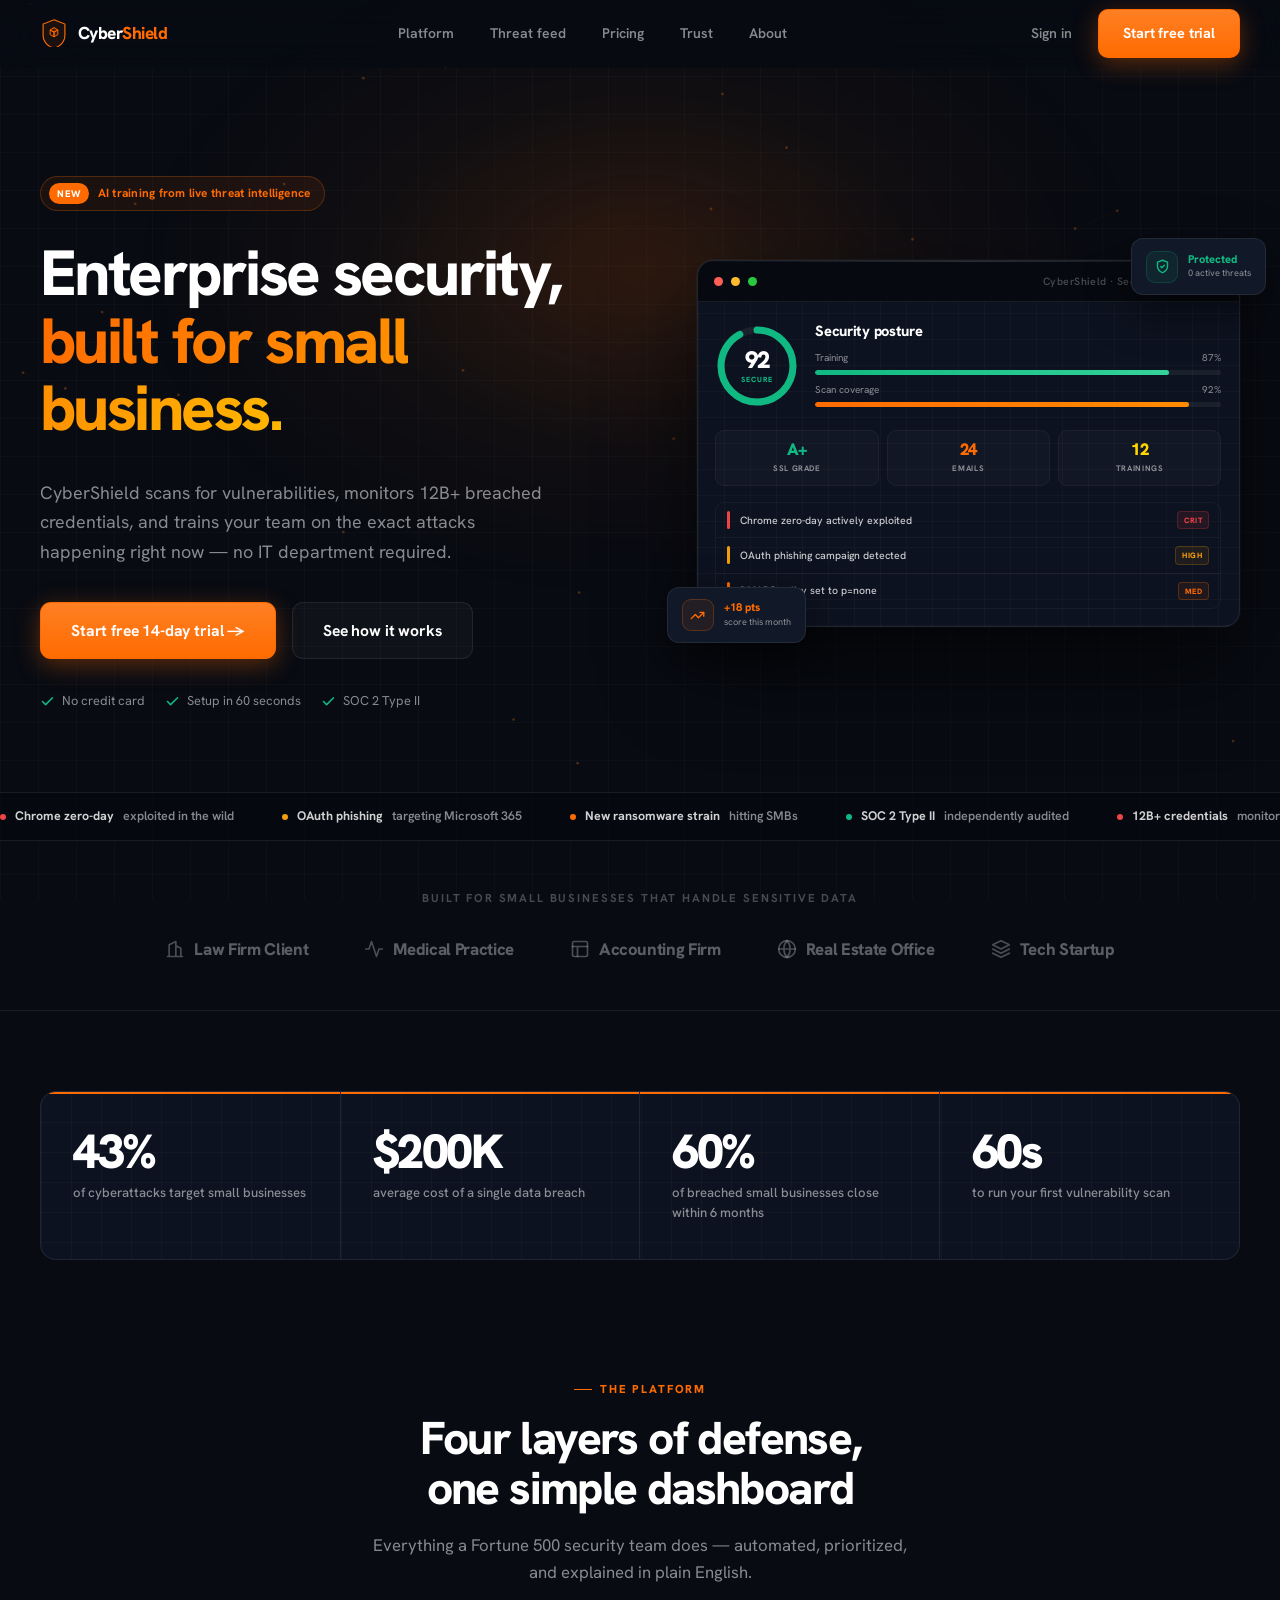
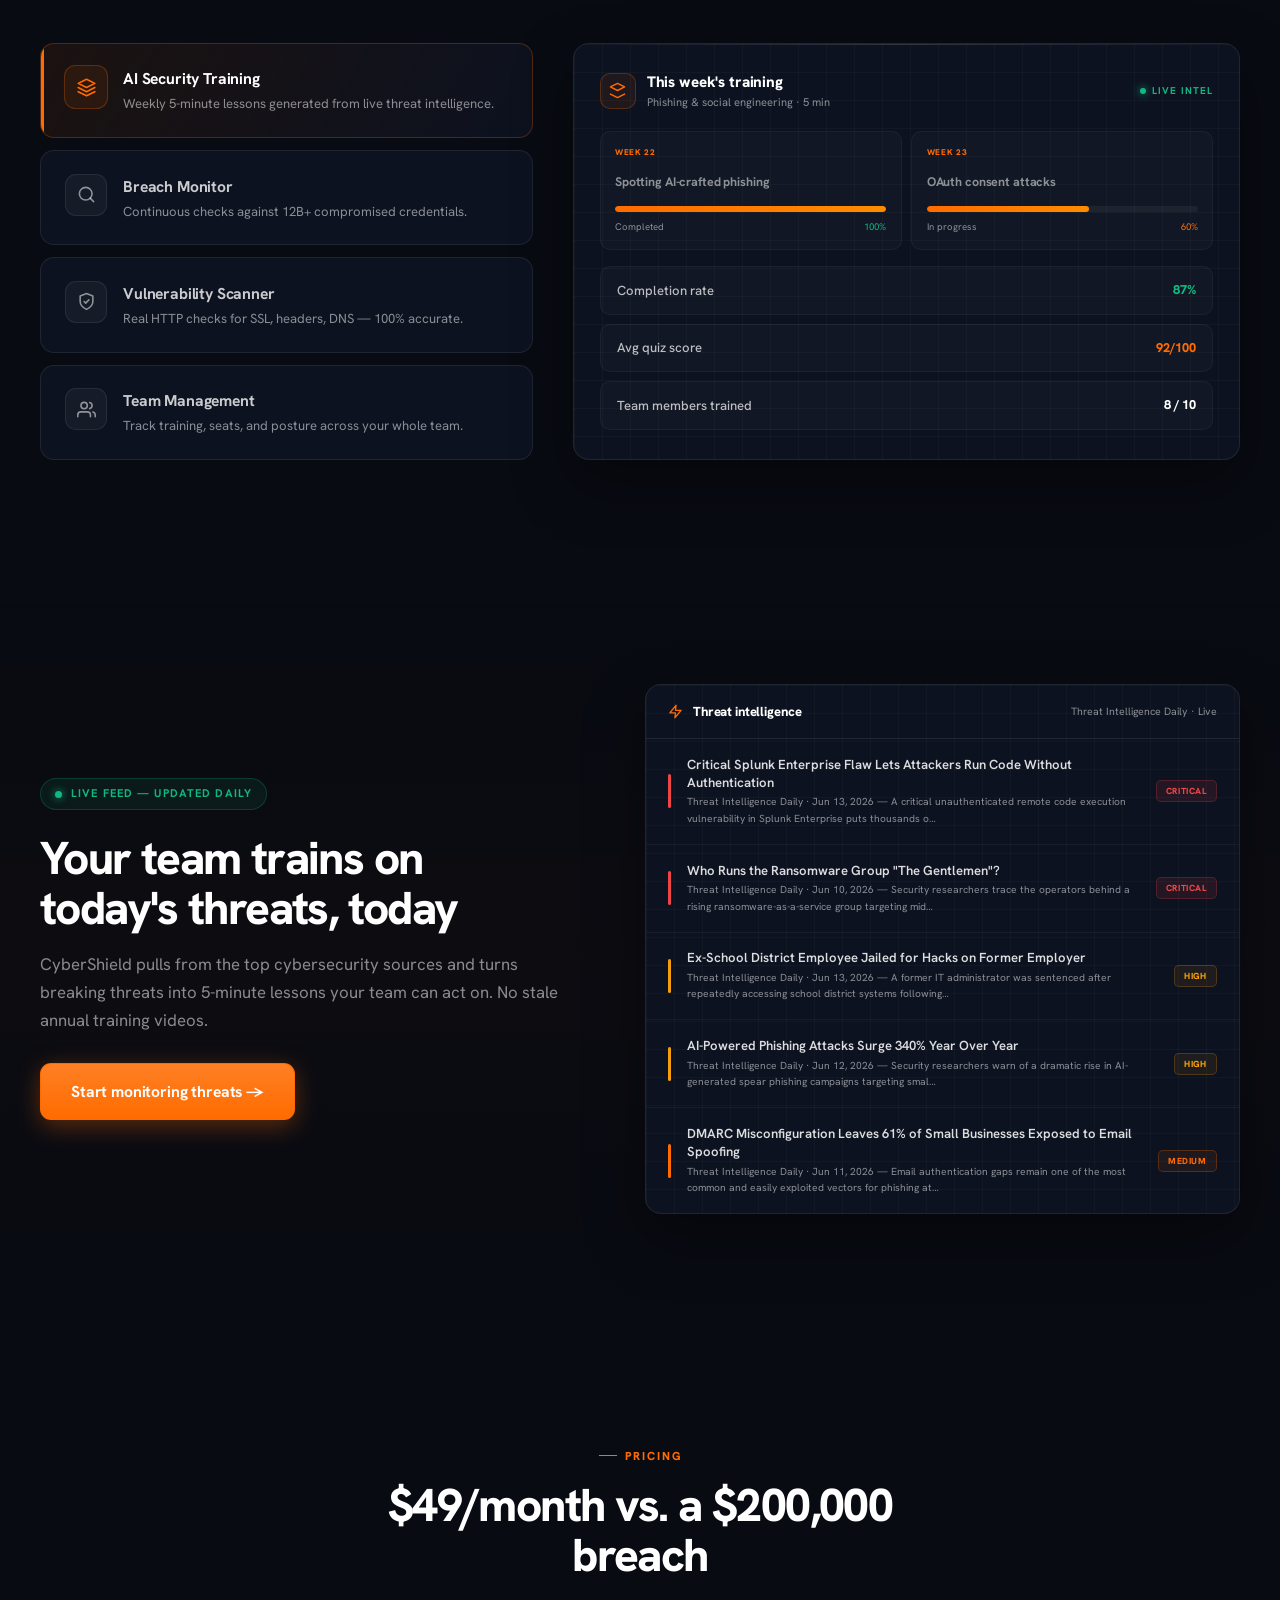
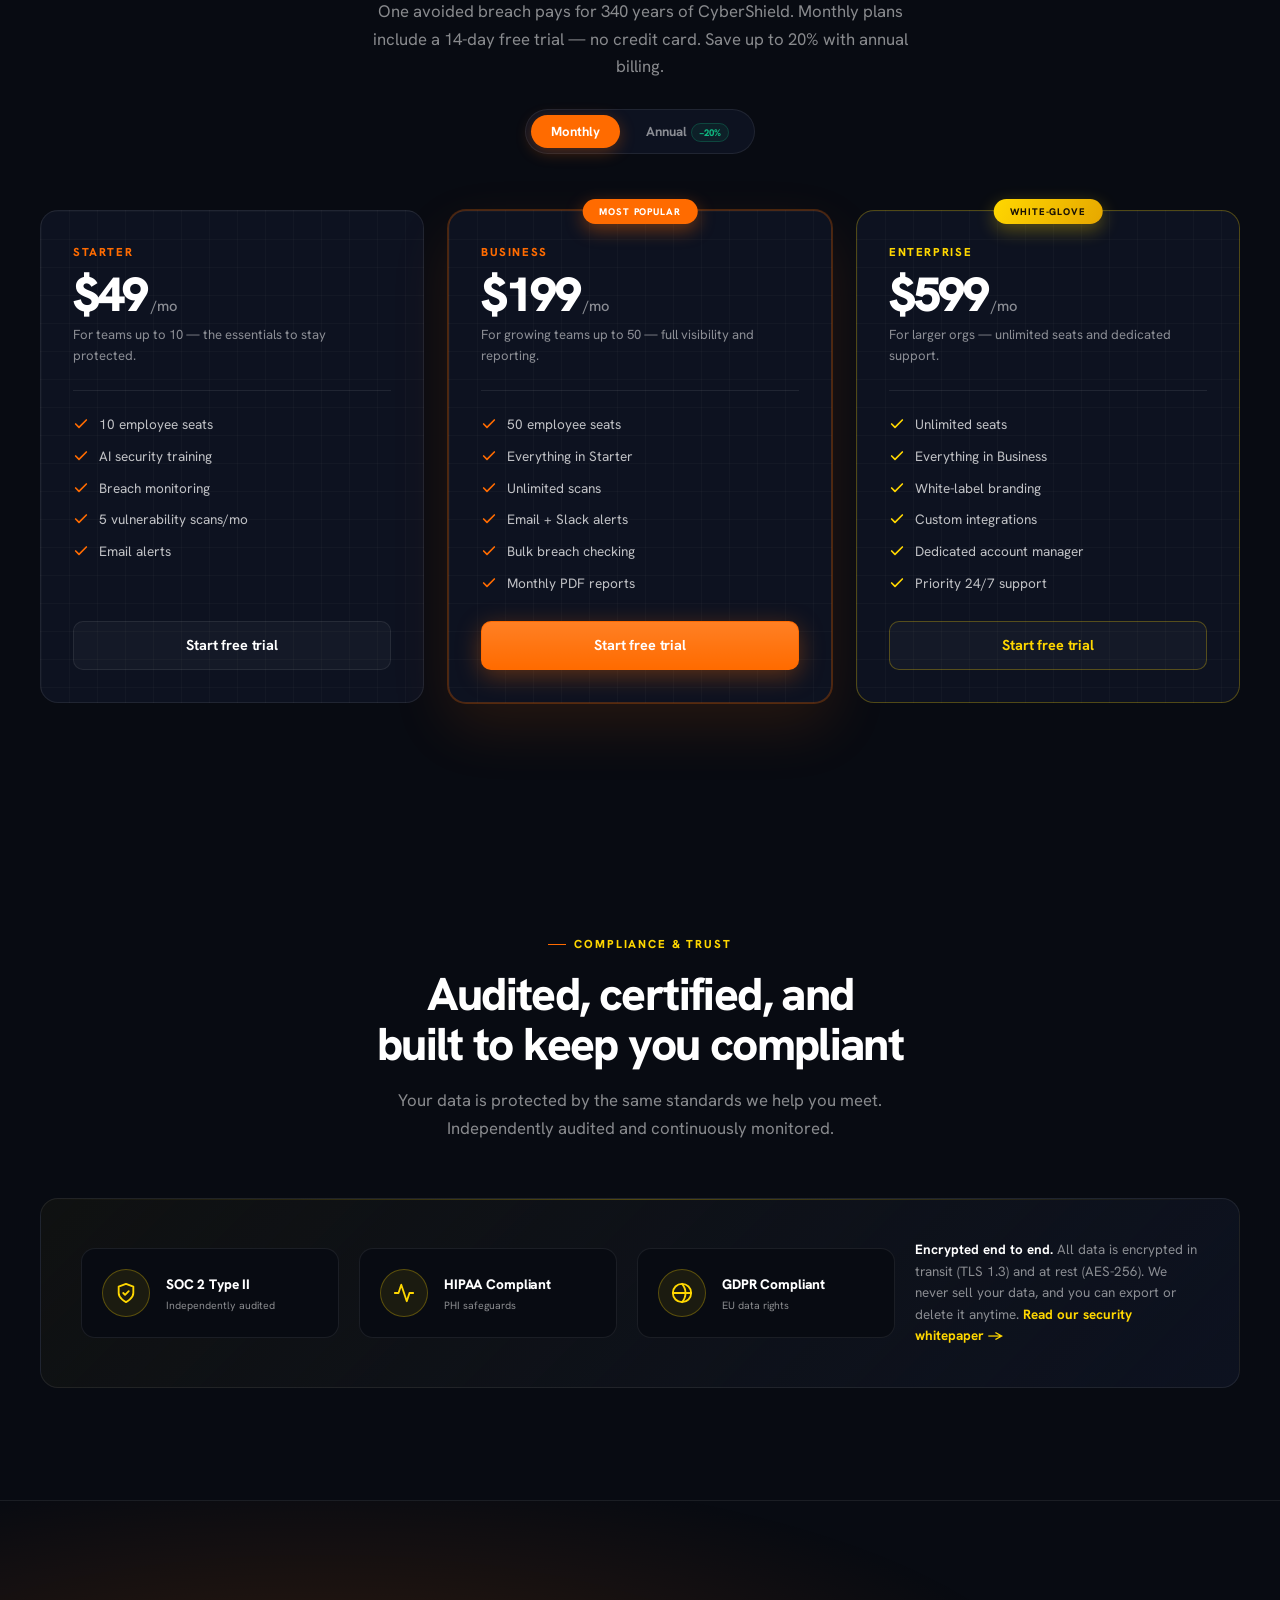
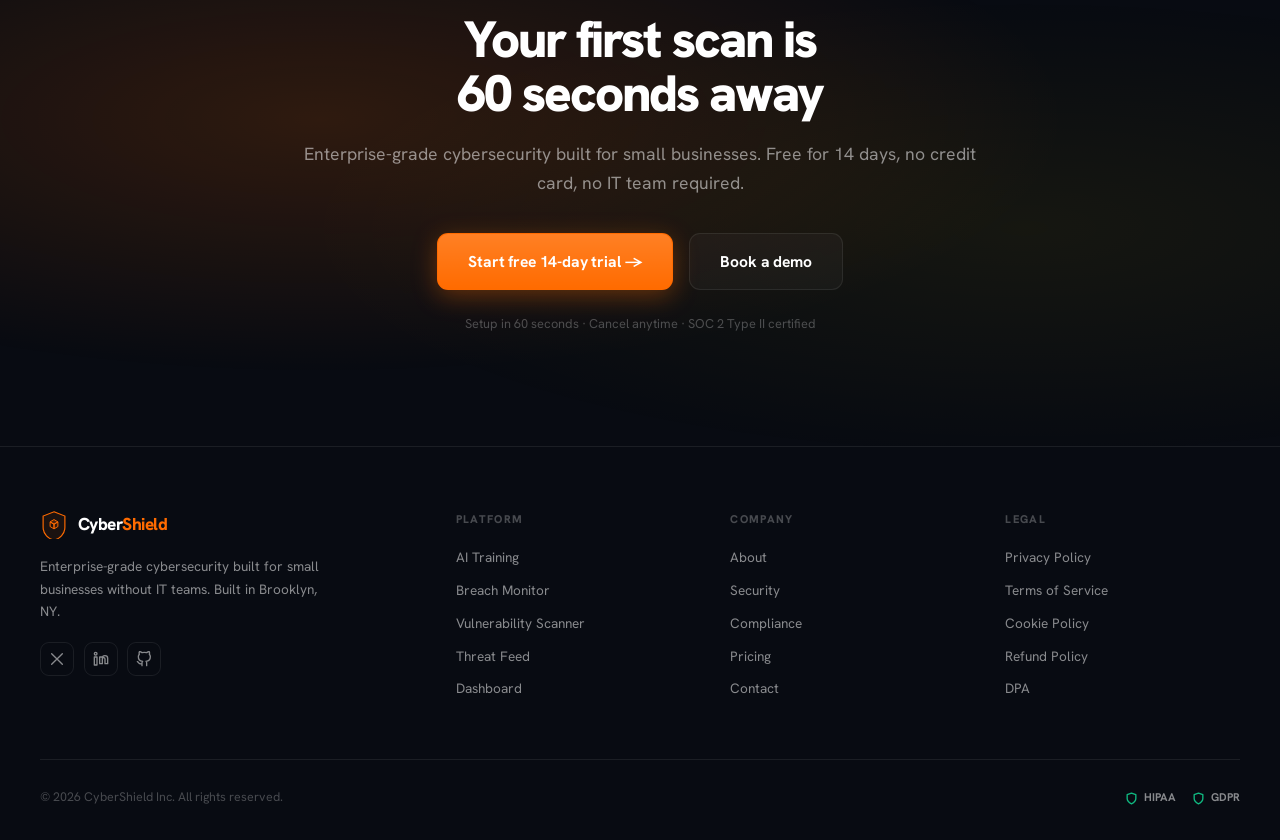
==== commit 3de59328: "fix(pricing): annual price visibility on auth.html, remove vs-monthly text from index.html" ====
--- a/index.html
+++ b/index.html
@@ -636,7 +636,7 @@
       <div class="plan reveal rd1">
         <div class="plan-name">Starter</div>
         <div class="plan-price"><span class="amt">$<span class="price" data-month="49" data-year="470">49</span></span><span class="per" id="per-starter">/mo</span></div>
-        <div class="plan-billing"><span style="color:var(--green);font-weight:800">Save $118/yr</span> <span style="font-size:.72rem;color:var(--dim)">vs monthly ($49 × 12 = $588)</span></div>
+        <div class="plan-billing"><span style="color:var(--green);font-weight:800">Save $118/yr</span></div>
         <div class="plan-desc">For teams up to 10 — the essentials to stay protected.</div>
         <ul class="plan-feats">
           <li><svg viewBox="0 0 24 24"><polyline points="20 6 9 17 4 12"/></svg>10 employee seats</li>
@@ -651,7 +651,7 @@
         <div class="plan-tag">Most popular</div>
         <div class="plan-name">Business</div>
         <div class="plan-price"><span class="amt">$<span class="price" data-month="199" data-year="1910">199</span></span><span class="per" id="per-business">/mo</span></div>
-        <div class="plan-billing"><span style="color:var(--green);font-weight:800">Save $478/yr</span> <span style="font-size:.72rem;color:var(--dim)">vs monthly ($199 × 12 = $2,388)</span></div>
+        <div class="plan-billing"><span style="color:var(--green);font-weight:800">Save $478/yr</span></div>
         <div class="plan-desc">For growing teams up to 50 — full visibility and reporting.</div>
         <ul class="plan-feats">
           <li><svg viewBox="0 0 24 24"><polyline points="20 6 9 17 4 12"/></svg>50 employee seats</li>
@@ -667,7 +667,7 @@
         <div class="plan-tag">White-glove</div>
         <div class="plan-name">Enterprise</div>
         <div class="plan-price"><span class="amt">$<span class="price" data-month="599" data-year="5750">599</span></span><span class="per" id="per-enterprise">/mo</span></div>
-        <div class="plan-billing"><span style="color:var(--green);font-weight:800">Save $1,438/yr</span> <span style="font-size:.72rem;color:var(--dim)">vs monthly ($599 × 12 = $7,188)</span></div>
+        <div class="plan-billing"><span style="color:var(--green);font-weight:800">Save $1,438/yr</span></div>
         <div class="plan-desc">For larger orgs — unlimited seats and dedicated support.</div>
         <ul class="plan-feats">
           <li><svg viewBox="0 0 24 24"><polyline points="20 6 9 17 4 12"/></svg>Unlimited seats</li>
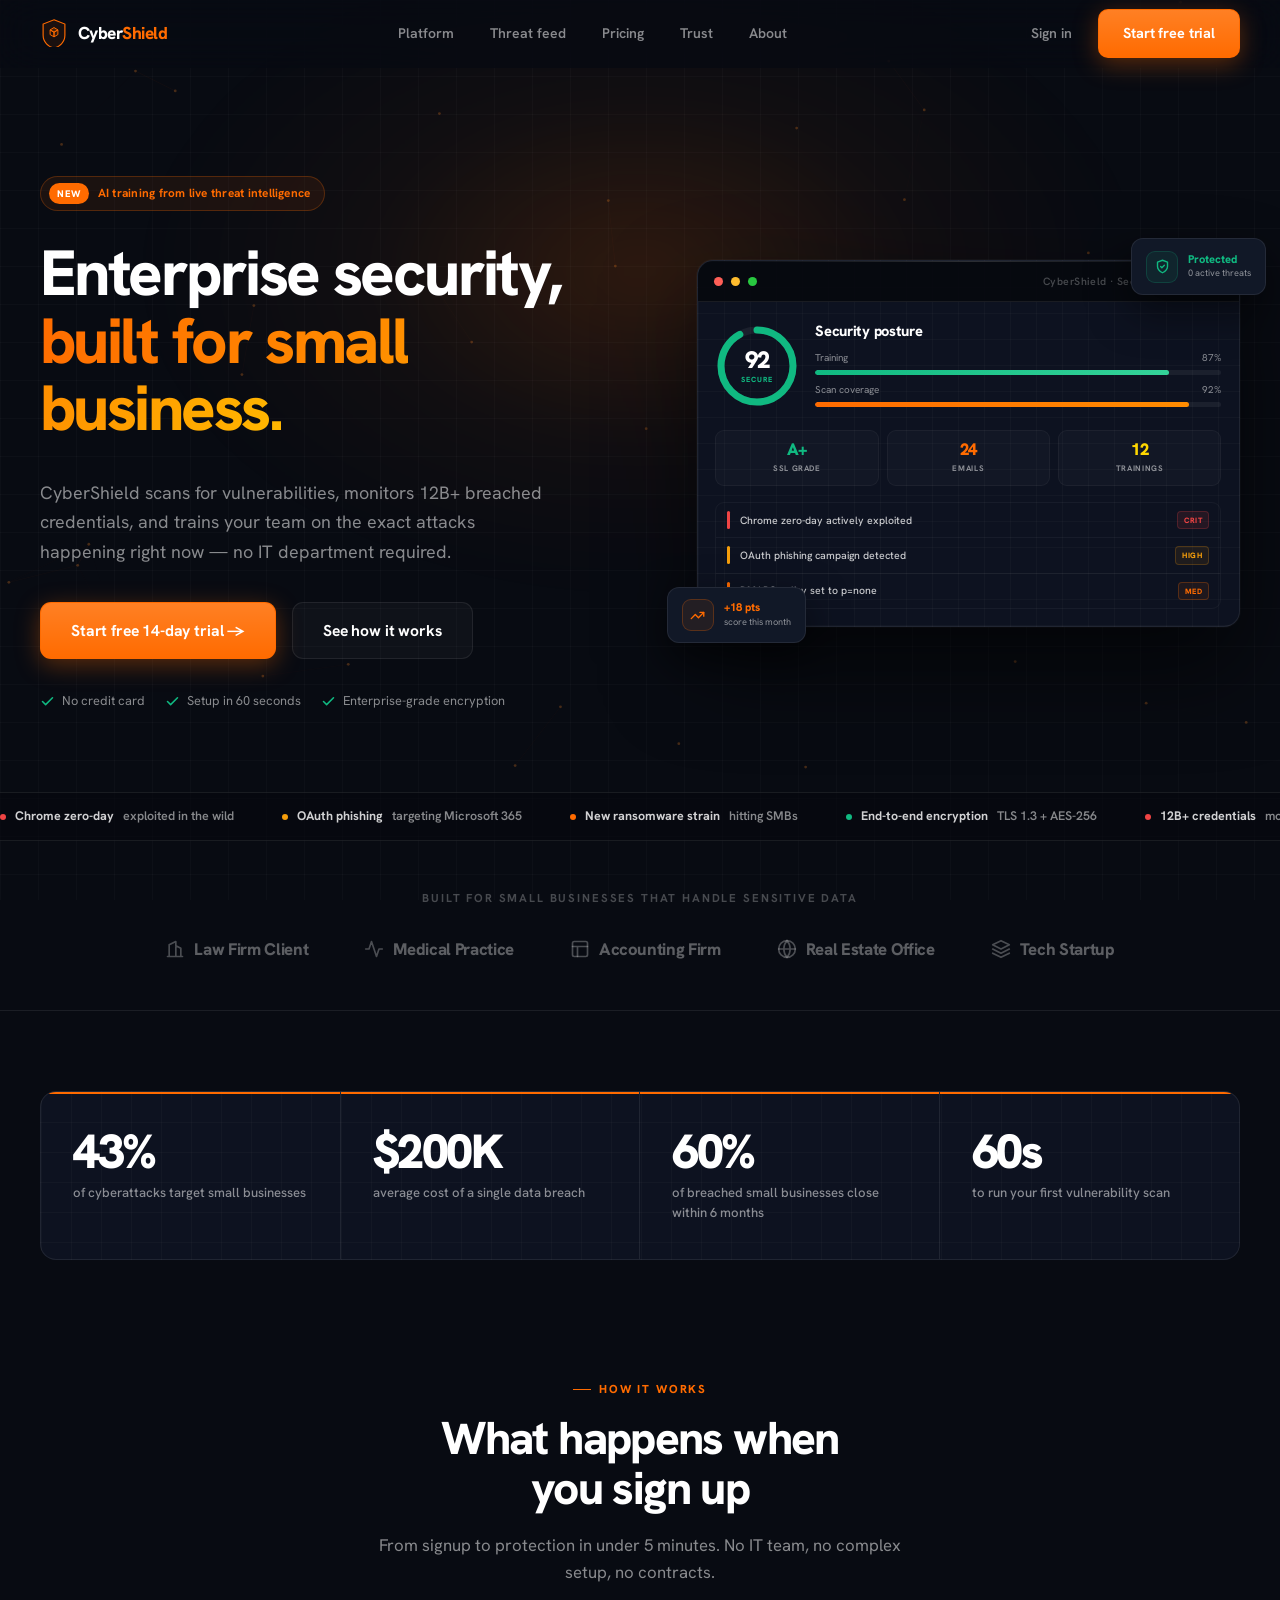
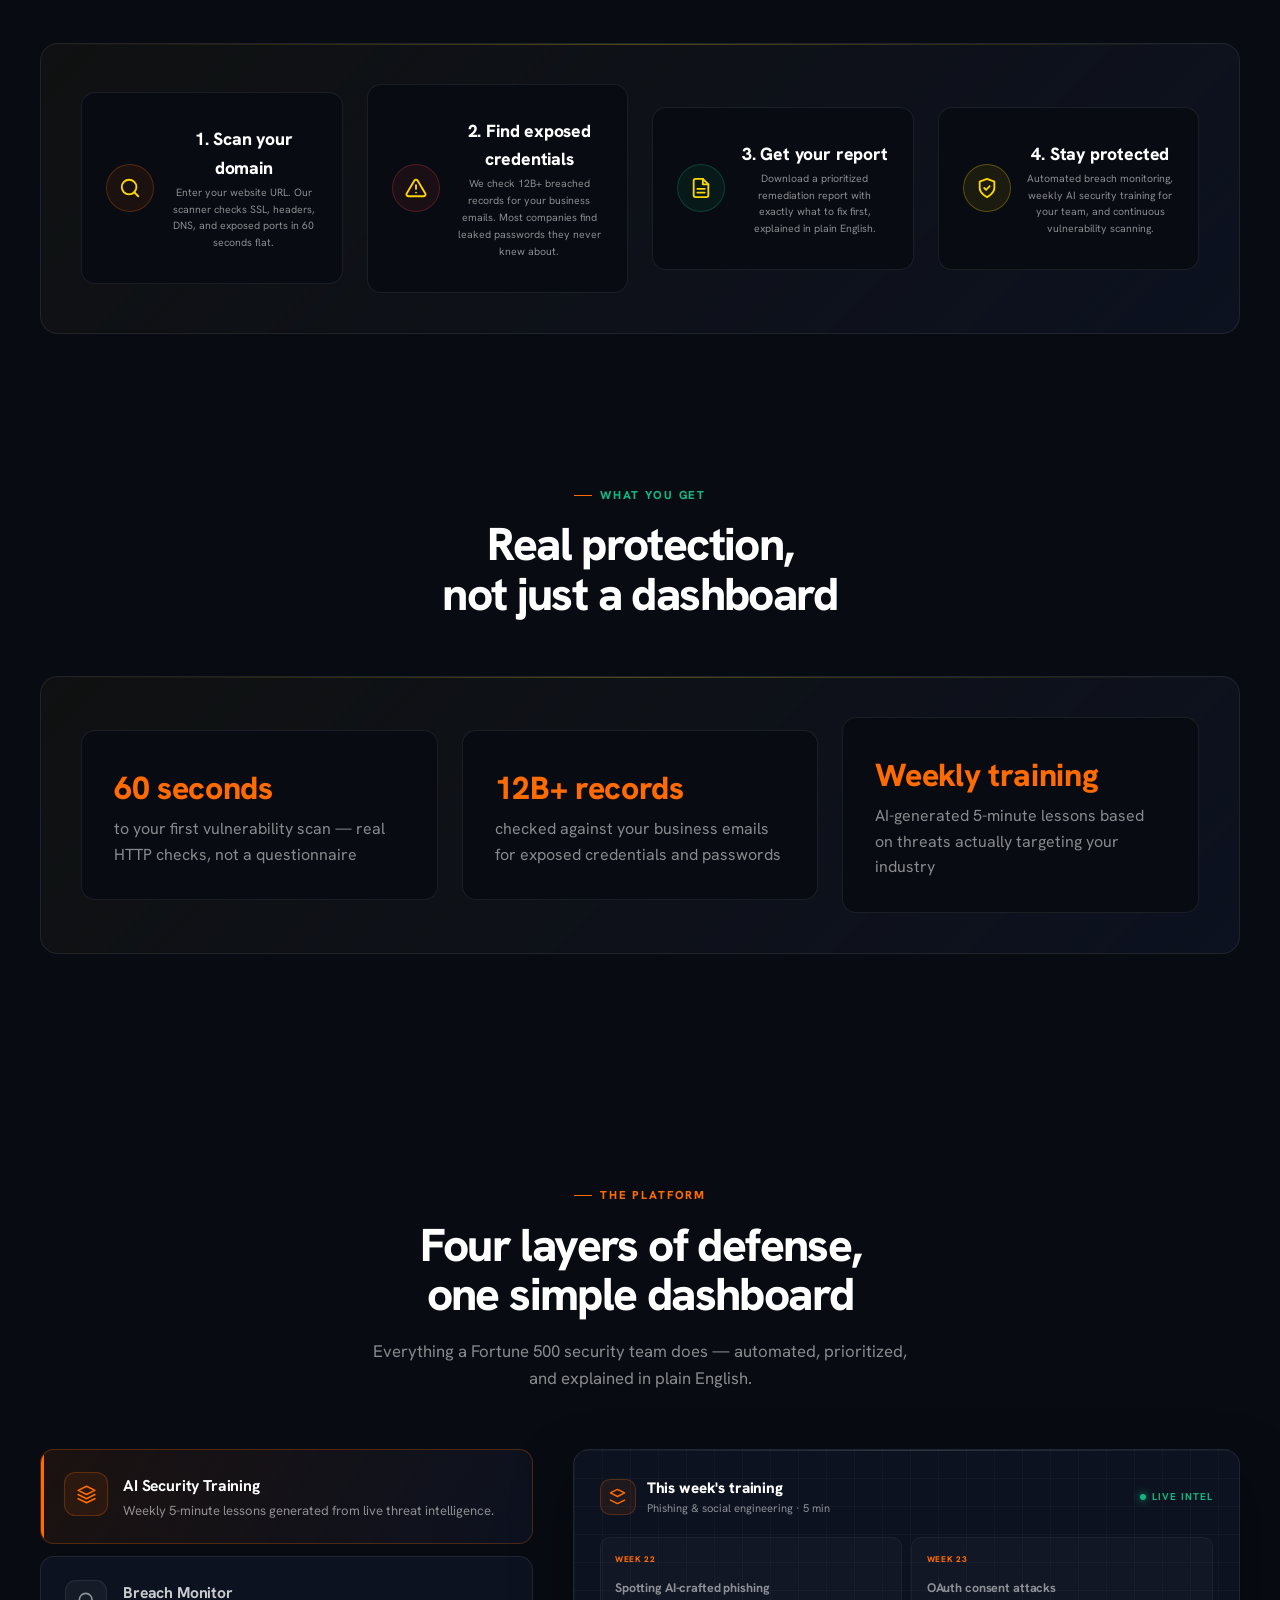
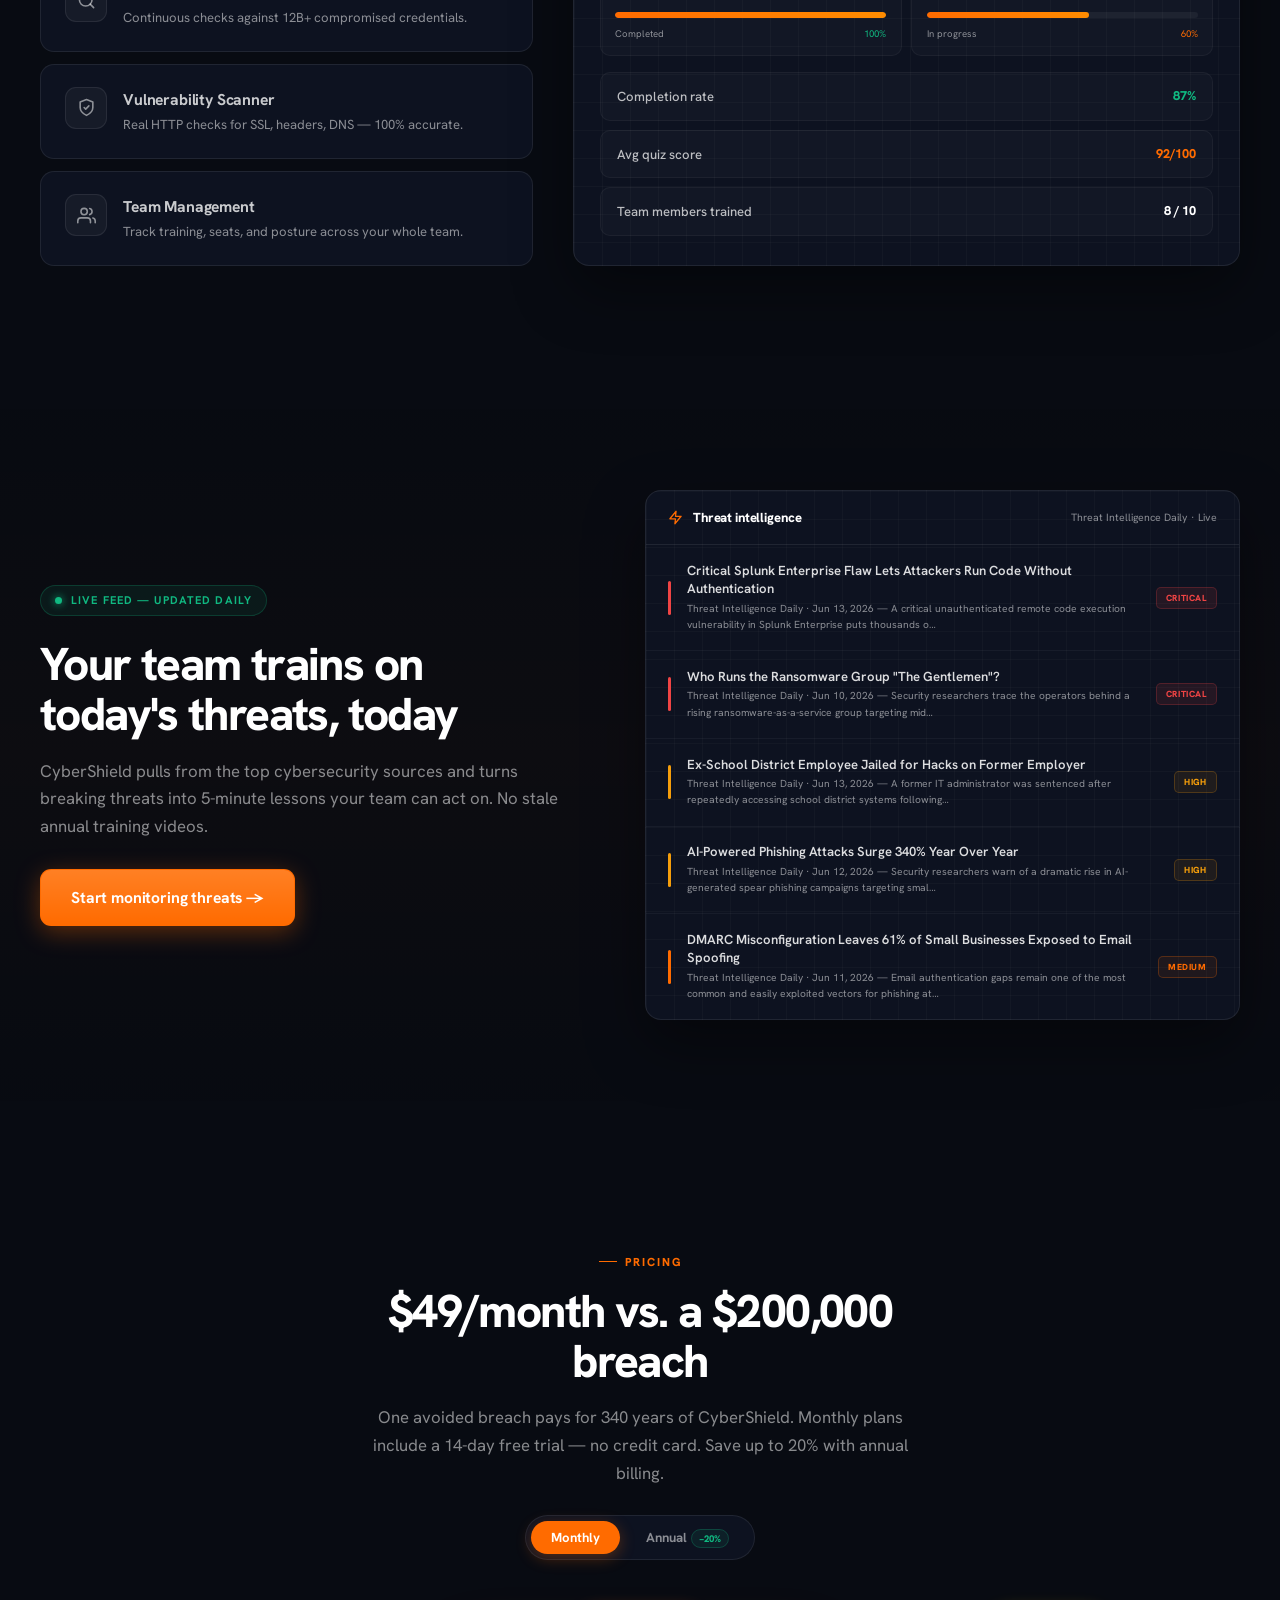
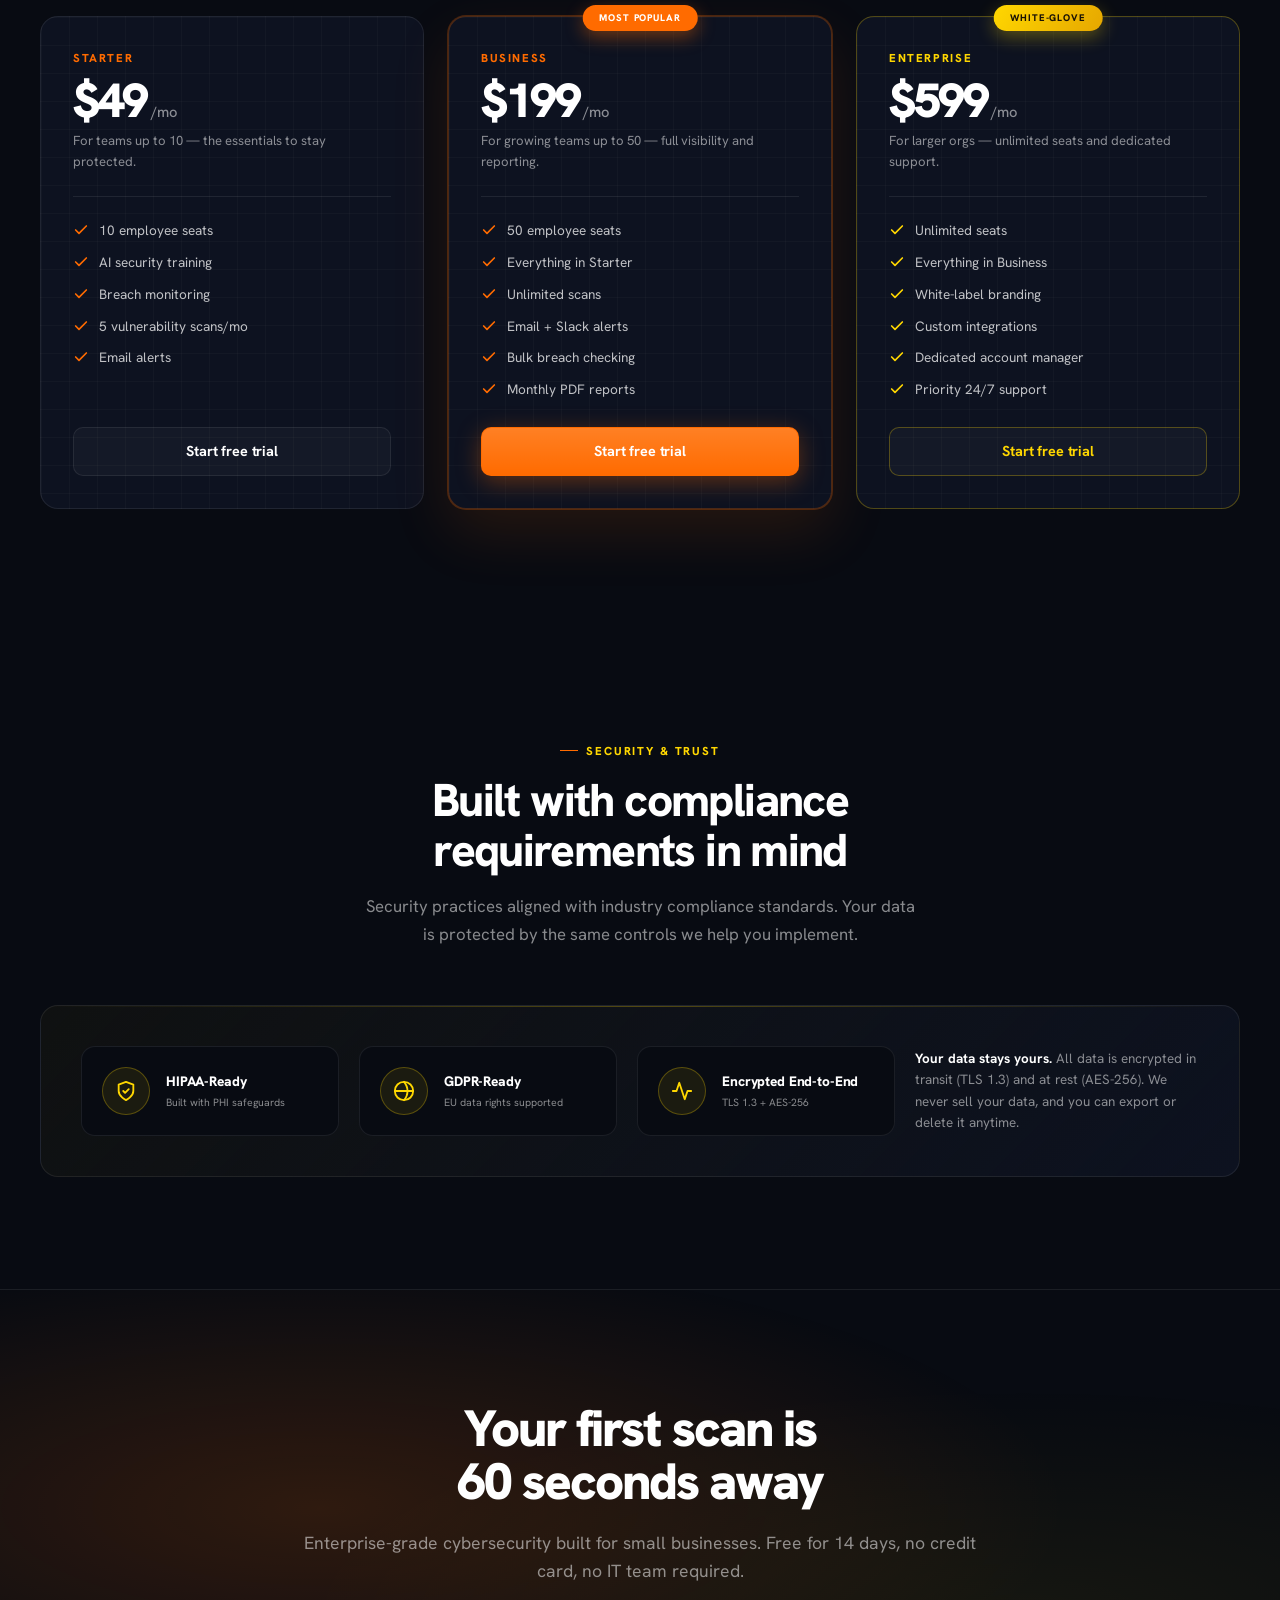
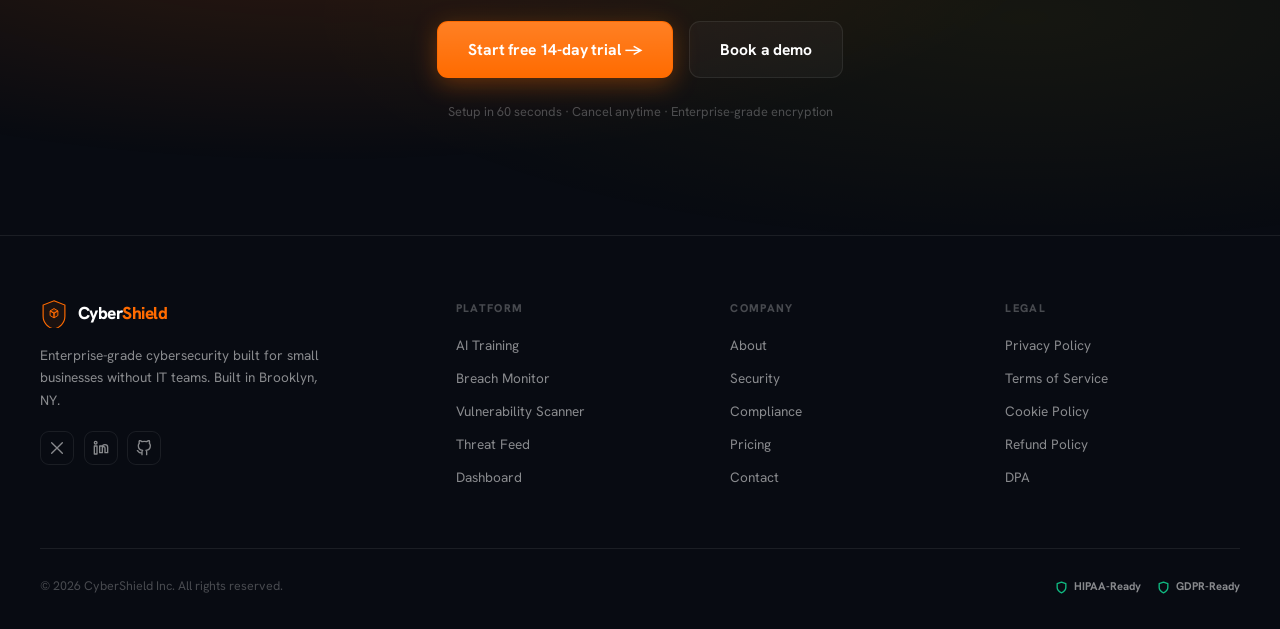
==== commit 5e739ed5: "Remove false SOC 2/HIPAA/GDPR compliance claims, add customer journey section - Replace SOC 2 Type I" ====
--- a/index.html
+++ b/index.html
@@ -414,7 +414,7 @@
         <div class="hero-trust reveal rd4">
           <div class="ht"><svg viewBox="0 0 24 24"><polyline points="20 6 9 17 4 12"/></svg>No credit card</div>
           <div class="ht"><svg viewBox="0 0 24 24"><polyline points="20 6 9 17 4 12"/></svg>Setup in 60 seconds</div>
-          <div class="ht"><svg viewBox="0 0 24 24"><polyline points="20 6 9 17 4 12"/></svg>SOC 2 Type II</div>
+          <div class="ht"><svg viewBox="0 0 24 24"><polyline points="20 6 9 17 4 12"/></svg>Enterprise-grade encryption</div>
         </div>
       </div>
 
@@ -500,6 +500,69 @@
   </div>
 </section>
 
+<!-- ═══════ HOW IT WORKS ═══════ -->
+<section class="sec" id="how-it-works">
+  <div class="wrap">
+    <div class="sec-head center reveal">
+      <div class="eyebrow center">How it works</div>
+      <h2 class="sec-title">What happens when<br>you sign up</h2>
+      <p class="sec-sub">From signup to protection in under 5 minutes. No IT team, no complex setup, no contracts.</p>
+    </div>
+    <div class="certs reveal rd1">
+      <div class="certs-grid" style="grid-template-columns:repeat(4,1fr);gap:1.5rem">
+        <div class="cert" style="text-align:center;padding:2rem 1.5rem">
+          <div class="cert-seal" style="background:var(--orange-dim);border-color:var(--orange-border)"><svg viewBox="0 0 24 24" stroke="var(--orange)"><circle cx="11" cy="11" r="8"/><path d="m21 21-4.35-4.35"/></svg></div>
+          <div class="cert-txt"><div class="ct" style="font-size:1.1rem">1. Scan your domain</div><div class="cs">Enter your website URL. Our scanner checks SSL, headers, DNS, and exposed ports in 60 seconds flat.</div></div>
+        </div>
+        <div class="cert" style="text-align:center;padding:2rem 1.5rem">
+          <div class="cert-seal" style="background:rgba(239,68,68,0.08);border-color:rgba(239,68,68,0.25)"><svg viewBox="0 0 24 24" stroke="var(--red)"><path d="M10.29 3.86L1.82 18a2 2 0 001.71 3h16.94a2 2 0 001.71-3L13.71 3.86a2 2 0 00-3.42 0z"/><line x1="12" y1="9" x2="12" y2="13"/><line x1="12" y1="17" x2="12.01" y2="17"/></svg></div>
+          <div class="cert-txt"><div class="ct" style="font-size:1.1rem">2. Find exposed credentials</div><div class="cs">We check 12B+ breached records for your business emails. Most companies find leaked passwords they never knew about.</div></div>
+        </div>
+        <div class="cert" style="text-align:center;padding:2rem 1.5rem">
+          <div class="cert-seal" style="background:var(--green-dim);border-color:rgba(16,185,129,0.25)"><svg viewBox="0 0 24 24" stroke="var(--green)"><path d="M14 2H6a2 2 0 00-2 2v16a2 2 0 002 2h12a2 2 0 002-2V8z"/><polyline points="14 2 14 8 20 8"/><line x1="16" y1="13" x2="8" y2="13"/><line x1="16" y1="17" x2="8" y2="17"/></svg></div>
+          <div class="cert-txt"><div class="ct" style="font-size:1.1rem">3. Get your report</div><div class="cs">Download a prioritized remediation report with exactly what to fix first, explained in plain English.</div></div>
+        </div>
+        <div class="cert" style="text-align:center;padding:2rem 1.5rem">
+          <div class="cert-seal" style="background:var(--gold-dim);border-color:var(--gold-border)"><svg viewBox="0 0 24 24" stroke="var(--gold)"><path d="M12 22s8-4 8-10V5l-8-3-8 3v7c0 6 8 10 8 10z"/><path d="m9 12 2 2 4-4"/></svg></div>
+          <div class="cert-txt"><div class="ct" style="font-size:1.1rem">4. Stay protected</div><div class="cs">Automated breach monitoring, weekly AI security training for your team, and continuous vulnerability scanning.</div></div>
+        </div>
+      </div>
+    </div>
+  </div>
+</section>
+
+<!-- ═══════ RESULTS ═══════ -->
+<section class="sec" style="padding-top:2rem">
+  <div class="wrap">
+    <div class="sec-head center reveal">
+      <div class="eyebrow center" style="color:var(--green)">What you get</div>
+      <h2 class="sec-title">Real protection,<br>not just a dashboard</h2>
+    </div>
+    <div class="certs reveal rd1">
+      <div class="certs-grid" style="grid-template-columns:repeat(3,1fr);gap:1.5rem">
+        <div class="cert" style="padding:2rem">
+          <div class="cert-txt">
+            <div class="ct" style="font-size:2rem;color:var(--orange)">60 seconds</div>
+            <div class="cs" style="font-size:1rem">to your first vulnerability scan — real HTTP checks, not a questionnaire</div>
+          </div>
+        </div>
+        <div class="cert" style="padding:2rem">
+          <div class="cert-txt">
+            <div class="ct" style="font-size:2rem;color:var(--orange)">12B+ records</div>
+            <div class="cs" style="font-size:1rem">checked against your business emails for exposed credentials and passwords</div>
+          </div>
+        </div>
+        <div class="cert" style="padding:2rem">
+          <div class="cert-txt">
+            <div class="ct" style="font-size:2rem;color:var(--orange)">Weekly training</div>
+            <div class="cs" style="font-size:1rem">AI-generated 5-minute lessons based on threats actually targeting your industry</div>
+          </div>
+        </div>
+      </div>
+    </div>
+  </div>
+</section>
+
 <!-- ═══════ FEATURE SHOWCASE ═══════ -->
 <section class="sec" id="platform">
   <div class="wrap">
@@ -687,26 +750,26 @@
 <section class="sec" id="trust">
   <div class="wrap">
     <div class="sec-head center reveal">
-      <div class="eyebrow center" style="color:var(--gold)">Compliance &amp; trust</div>
-      <h2 class="sec-title">Audited, certified, and<br>built to keep you compliant</h2>
-      <p class="sec-sub">Your data is protected by the same standards we help you meet. Independently audited and continuously monitored.</p>
+      <div class="eyebrow center" style="color:var(--gold)">Security &amp; trust</div>
+      <h2 class="sec-title">Built with compliance<br>requirements in mind</h2>
+      <p class="sec-sub">Security practices aligned with industry compliance standards. Your data is protected by the same controls we help you implement.</p>
     </div>
     <div class="certs reveal rd1">
       <div class="certs-grid">
         <div class="cert">
           <div class="cert-seal"><svg viewBox="0 0 24 24"><path d="M12 22s8-4 8-10V5l-8-3-8 3v7c0 6 8 10 8 10z"/><path d="m9 12 2 2 4-4"/></svg></div>
-          <div class="cert-txt"><div class="ct">SOC 2 Type II</div><div class="cs">Independently audited</div></div>
+          <div class="cert-txt"><div class="ct">HIPAA-Ready</div><div class="cs">Built with PHI safeguards</div></div>
+        </div>
+        <div class="cert">
+          <div class="cert-seal"><svg viewBox="0 0 24 24"><circle cx="12" cy="12" r="10"/><path d="M12 2a15 15 0 0 1 0 20M2 12h20"/></svg></div>
+          <div class="cert-txt"><div class="ct">GDPR-Ready</div><div class="cs">EU data rights supported</div></div>
         </div>
         <div class="cert">
           <div class="cert-seal"><svg viewBox="0 0 24 24"><path d="M22 12h-4l-3 9L9 3l-3 9H2"/></svg></div>
-          <div class="cert-txt"><div class="ct">HIPAA Compliant</div><div class="cs">PHI safeguards</div></div>
-        </div>
-        <div class="cert">
-          <div class="cert-seal"><svg viewBox="0 0 24 24"><circle cx="12" cy="12" r="10"/><path d="M12 2a15 15 0 0 1 0 20M2 12h20"/></svg></div>
-          <div class="cert-txt"><div class="ct">GDPR Compliant</div><div class="cs">EU data rights</div></div>
+          <div class="cert-txt"><div class="ct">Encrypted End-to-End</div><div class="cs">TLS 1.3 + AES-256</div></div>
         </div>
         <div class="certs-note">
-          <b>Encrypted end to end.</b> All data is encrypted in transit (TLS 1.3) and at rest (AES-256). We never sell your data, and you can export or delete it anytime. <a href="#" style="color:var(--gold);font-weight:700">Read our security whitepaper →</a>
+          <b>Your data stays yours.</b> All data is encrypted in transit (TLS 1.3) and at rest (AES-256). We never sell your data, and you can export or delete it anytime.
         </div>
       </div>
     </div>
@@ -724,7 +787,7 @@
         <a href="auth.html?signup=true" class="btn btn-primary btn-lg">Start free 14-day trial →</a>
         <a href="#contact" class="btn btn-ghost btn-lg">Book a demo</a>
       </div>
-      <div class="final-note">Setup in 60 seconds · Cancel anytime · SOC 2 Type II certified</div>
+      <div class="final-note">Setup in 60 seconds · Cancel anytime · Enterprise-grade encryption</div>
     </div>
   </div>
 </section>
@@ -778,8 +841,8 @@
     <div class="foot-bottom">
       <div class="foot-copy">© 2026 CyberShield Inc. All rights reserved.</div>
       <div class="foot-badges">
-        <div class="foot-badge"><svg viewBox="0 0 24 24"><path d="M12 22s8-4 8-10V5l-8-3-8 3v7c0 6 8 10 8 10z"/></svg>HIPAA</div>
-        <div class="foot-badge"><svg viewBox="0 0 24 24"><path d="M12 22s8-4 8-10V5l-8-3-8 3v7c0 6 8 10 8 10z"/></svg>GDPR</div>
+        <div class="foot-badge"><svg viewBox="0 0 24 24"><path d="M12 22s8-4 8-10V5l-8-3-8 3v7c0 6 8 10 8 10z"/></svg>HIPAA-Ready</div>
+        <div class="foot-badge"><svg viewBox="0 0 24 24"><path d="M12 22s8-4 8-10V5l-8-3-8 3v7c0 6 8 10 8 10z"/></svg>GDPR-Ready</div>
       </div>
     </div>
   </div>
@@ -973,7 +1036,7 @@
   ['#EF4444','Chrome zero-day','exploited in the wild'],
   ['#F59E0B','OAuth phishing','targeting Microsoft 365'],
   ['#FF6B00','New ransomware strain','hitting SMBs'],
-  ['#10B981','SOC 2 Type II','independently audited'],
+  ['#10B981','End-to-end encryption','TLS 1.3 + AES-256'],
   ['#EF4444','12B+ credentials','monitored in real time'],
   ['#F59E0B','DMARC misconfig','found in 61% of scans'],
   ['#FF6B00','AI phishing','up 340% year over year'],
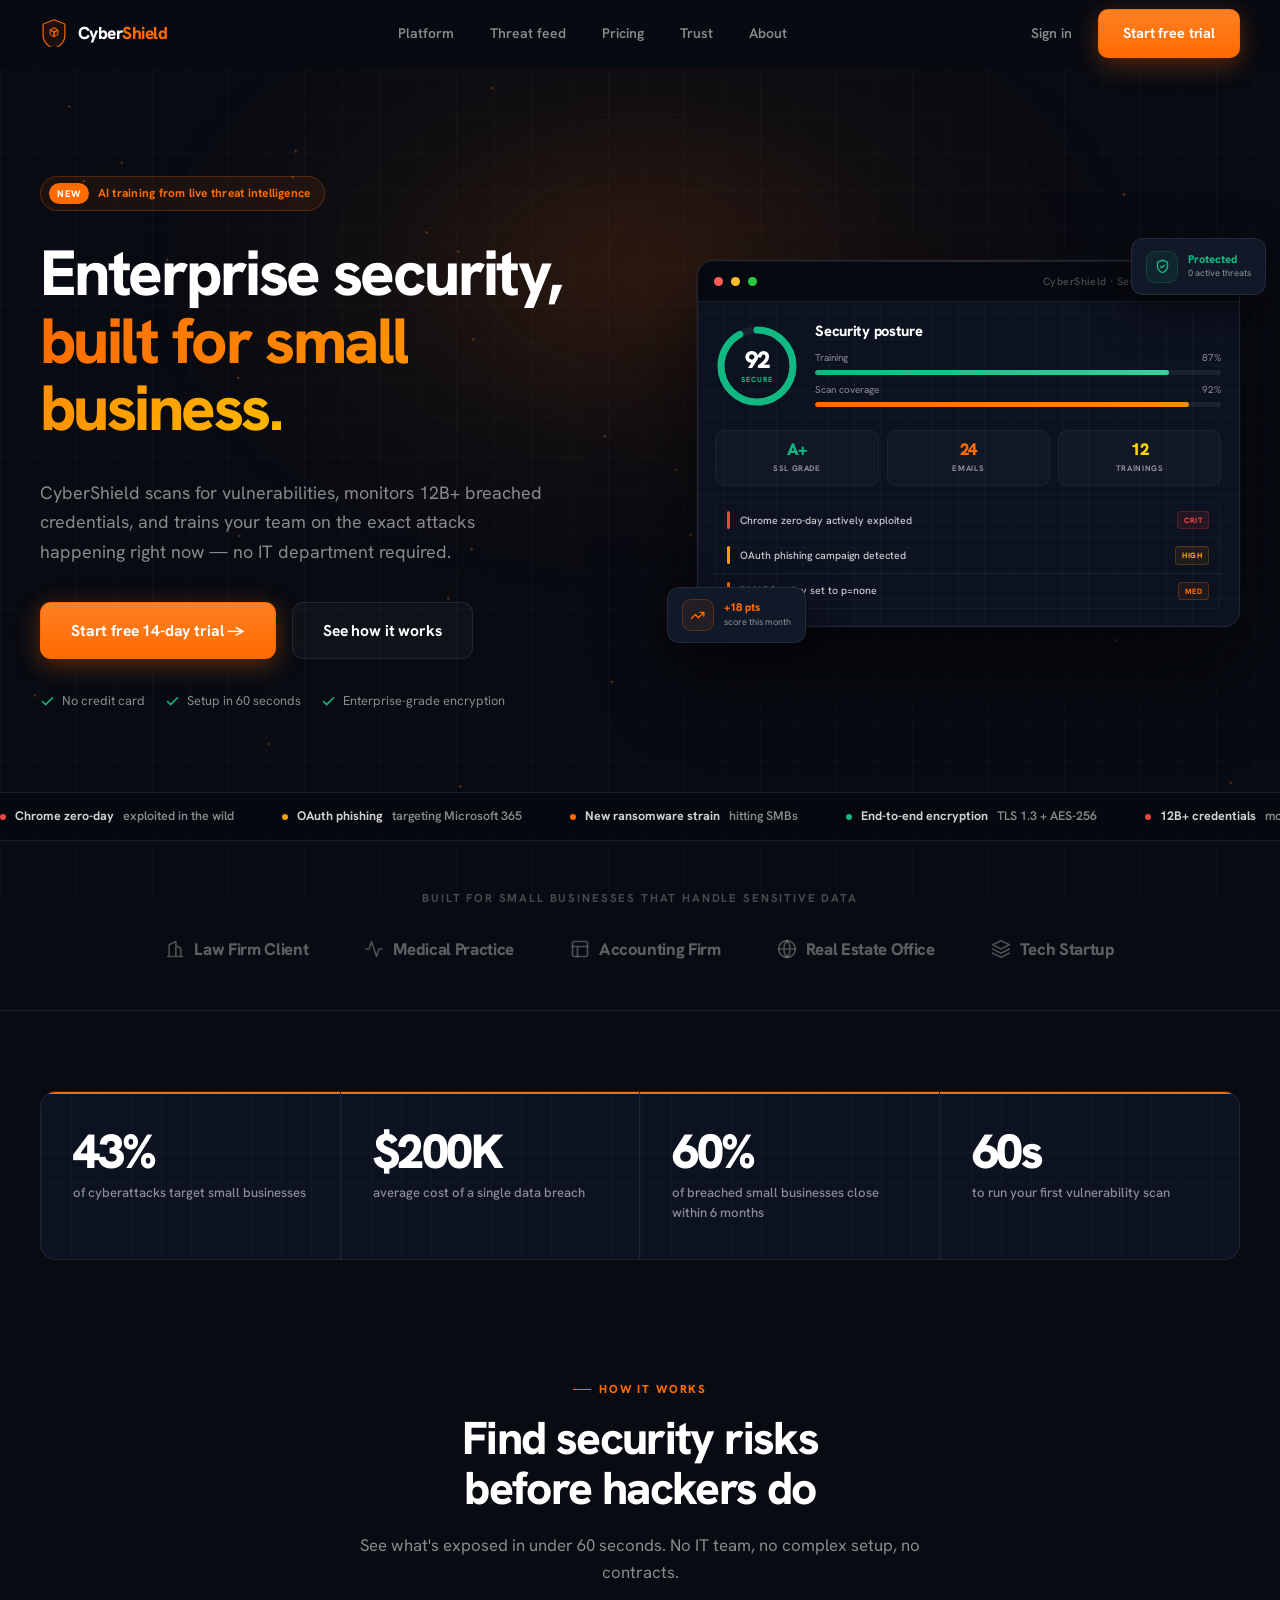
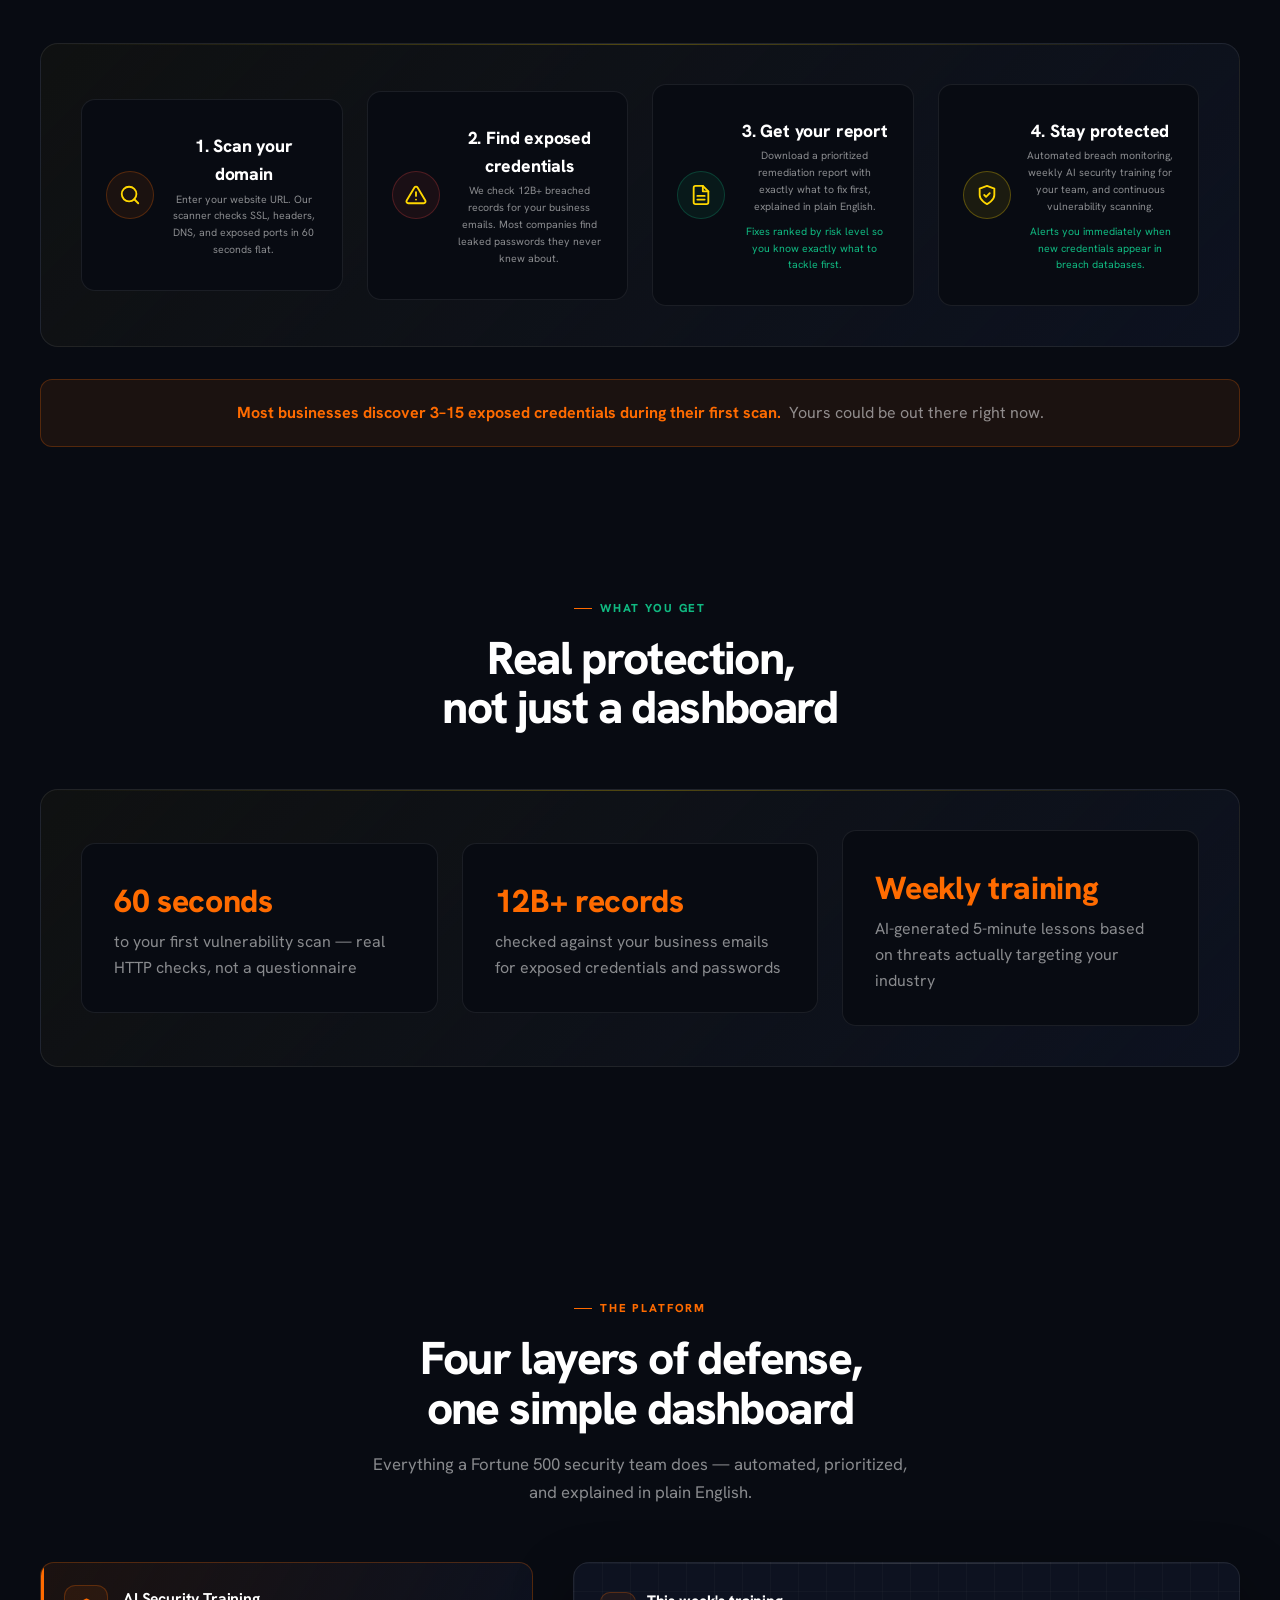
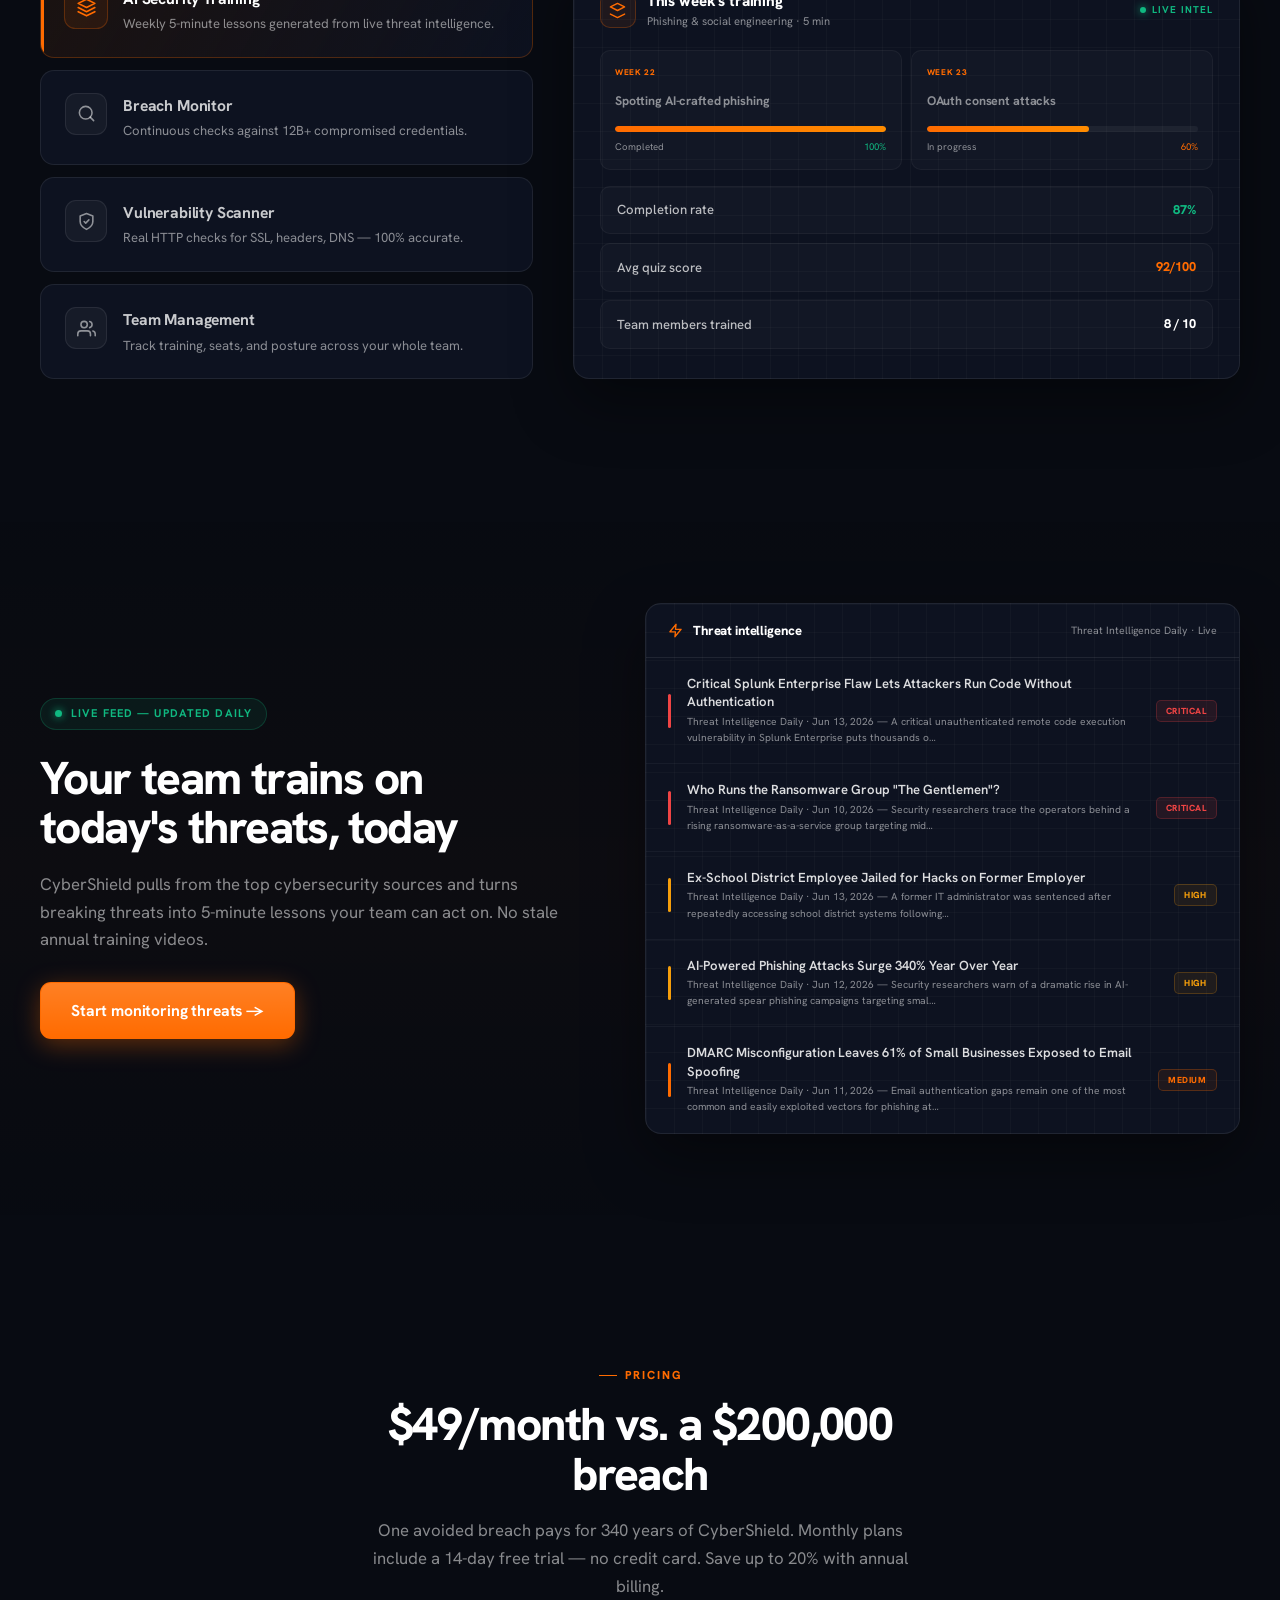
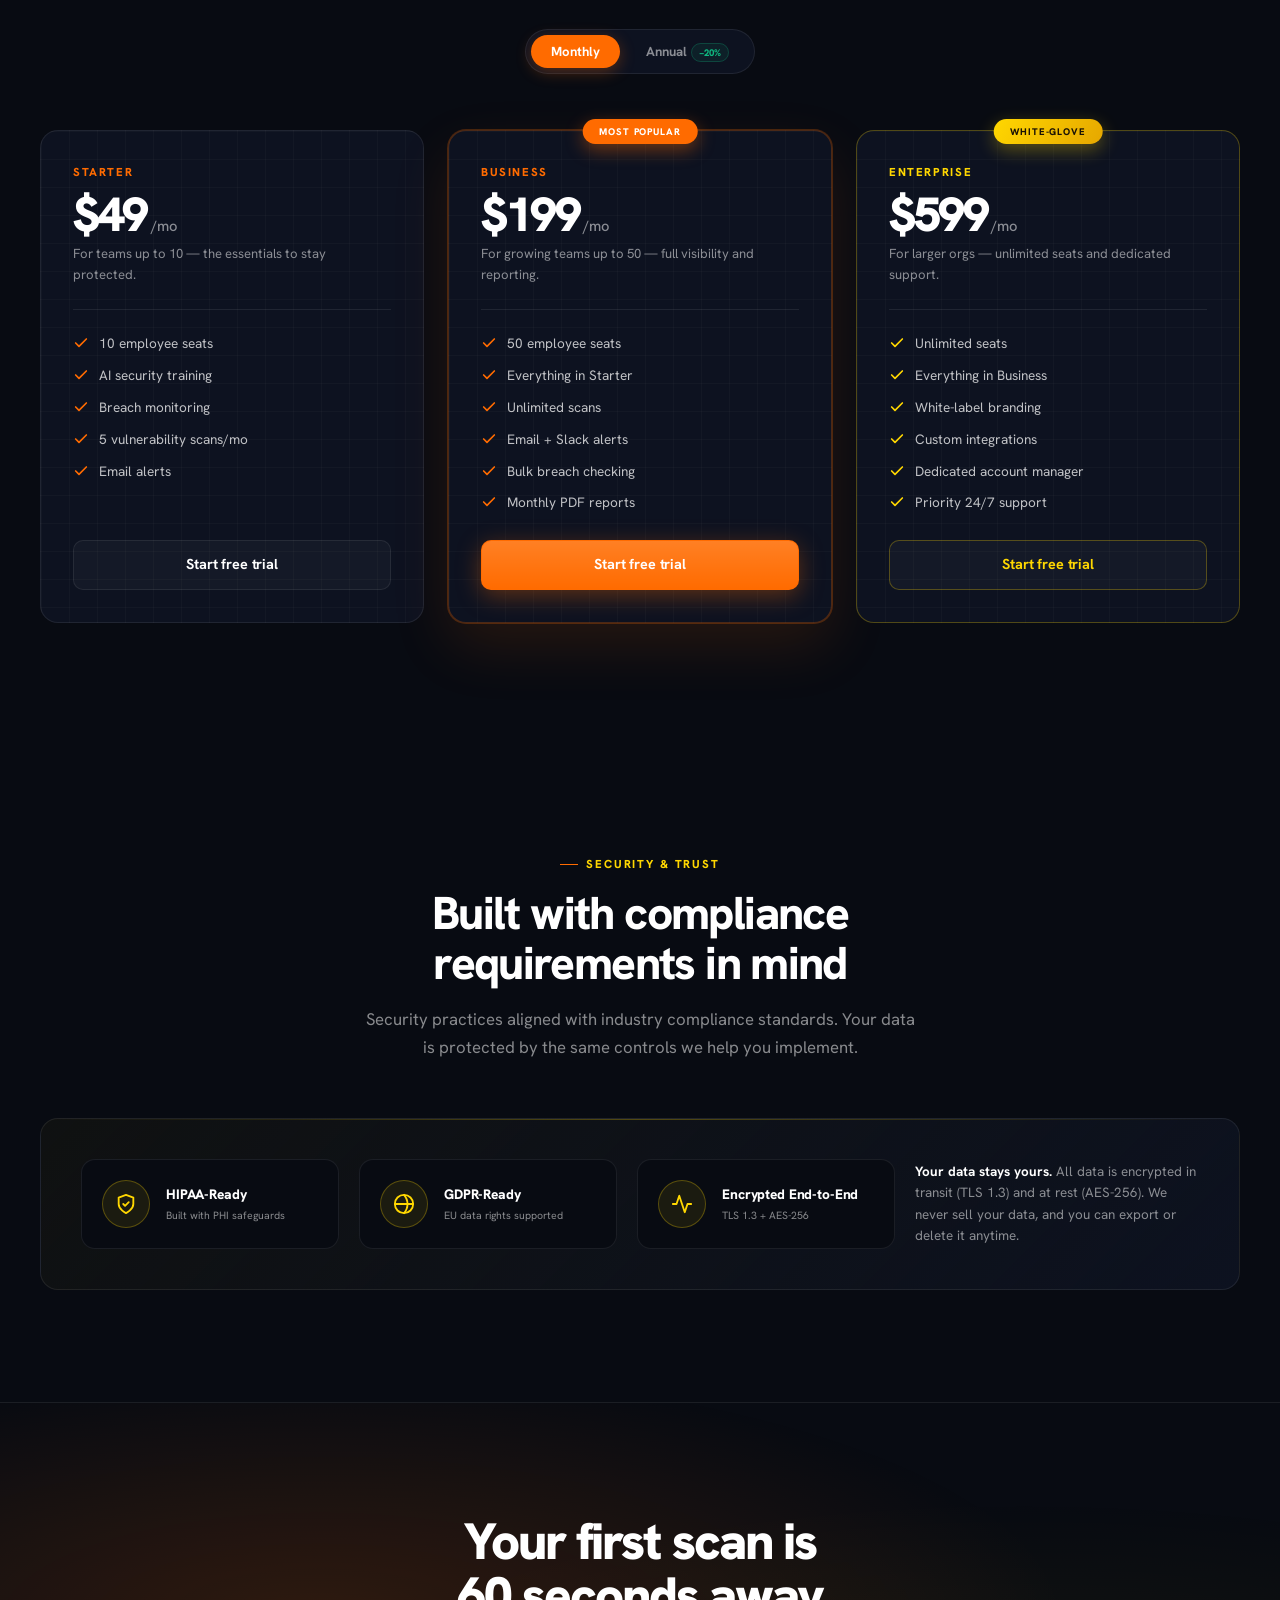
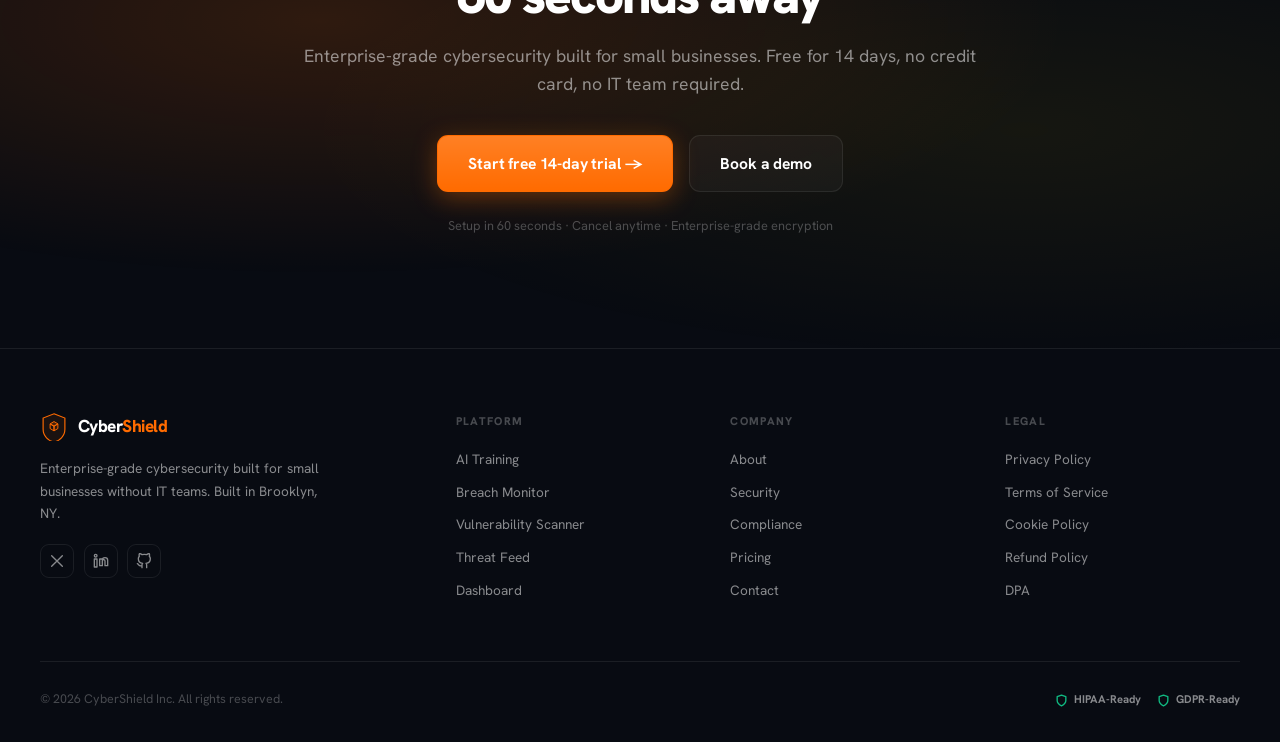
==== commit 08b40bec: "Improve how-it-works section: emotional headline, value reinforcement, proof line - Headline: "Find " ====
--- a/index.html
+++ b/index.html
@@ -505,8 +505,8 @@
   <div class="wrap">
     <div class="sec-head center reveal">
       <div class="eyebrow center">How it works</div>
-      <h2 class="sec-title">What happens when<br>you sign up</h2>
-      <p class="sec-sub">From signup to protection in under 5 minutes. No IT team, no complex setup, no contracts.</p>
+      <h2 class="sec-title">Find security risks<br>before hackers do</h2>
+      <p class="sec-sub">See what's exposed in under 60 seconds. No IT team, no complex setup, no contracts.</p>
     </div>
     <div class="certs reveal rd1">
       <div class="certs-grid" style="grid-template-columns:repeat(4,1fr);gap:1.5rem">
@@ -520,13 +520,17 @@
         </div>
         <div class="cert" style="text-align:center;padding:2rem 1.5rem">
           <div class="cert-seal" style="background:var(--green-dim);border-color:rgba(16,185,129,0.25)"><svg viewBox="0 0 24 24" stroke="var(--green)"><path d="M14 2H6a2 2 0 00-2 2v16a2 2 0 002 2h12a2 2 0 002-2V8z"/><polyline points="14 2 14 8 20 8"/><line x1="16" y1="13" x2="8" y2="13"/><line x1="16" y1="17" x2="8" y2="17"/></svg></div>
-          <div class="cert-txt"><div class="ct" style="font-size:1.1rem">3. Get your report</div><div class="cs">Download a prioritized remediation report with exactly what to fix first, explained in plain English.</div></div>
+          <div class="cert-txt"><div class="ct" style="font-size:1.1rem">3. Get your report</div><div class="cs">Download a prioritized remediation report with exactly what to fix first, explained in plain English.</div><div class="cs" style="margin-top:0.5rem;color:var(--green)">Fixes ranked by risk level so you know exactly what to tackle first.</div></div>
         </div>
         <div class="cert" style="text-align:center;padding:2rem 1.5rem">
           <div class="cert-seal" style="background:var(--gold-dim);border-color:var(--gold-border)"><svg viewBox="0 0 24 24" stroke="var(--gold)"><path d="M12 22s8-4 8-10V5l-8-3-8 3v7c0 6 8 10 8 10z"/><path d="m9 12 2 2 4-4"/></svg></div>
-          <div class="cert-txt"><div class="ct" style="font-size:1.1rem">4. Stay protected</div><div class="cs">Automated breach monitoring, weekly AI security training for your team, and continuous vulnerability scanning.</div></div>
-        </div>
-      </div>
+          <div class="cert-txt"><div class="ct" style="font-size:1.1rem">4. Stay protected</div><div class="cs">Automated breach monitoring, weekly AI security training for your team, and continuous vulnerability scanning.</div><div class="cs" style="margin-top:0.5rem;color:var(--green)">Alerts you immediately when new credentials appear in breach databases.</div></div>
+        </div>
+      </div>
+    </div>
+    <div class="reveal rd2" style="text-align:center;margin-top:2rem;padding:1.25rem 2rem;border:1px solid var(--orange-border);border-radius:12px;background:var(--orange-dim)">
+      <span style="color:var(--orange);font-weight:700">Most businesses discover 3–15 exposed credentials during their first scan.</span>
+      <span style="color:var(--muted);margin-left:0.25rem">Yours could be out there right now.</span>
     </div>
   </div>
 </section>
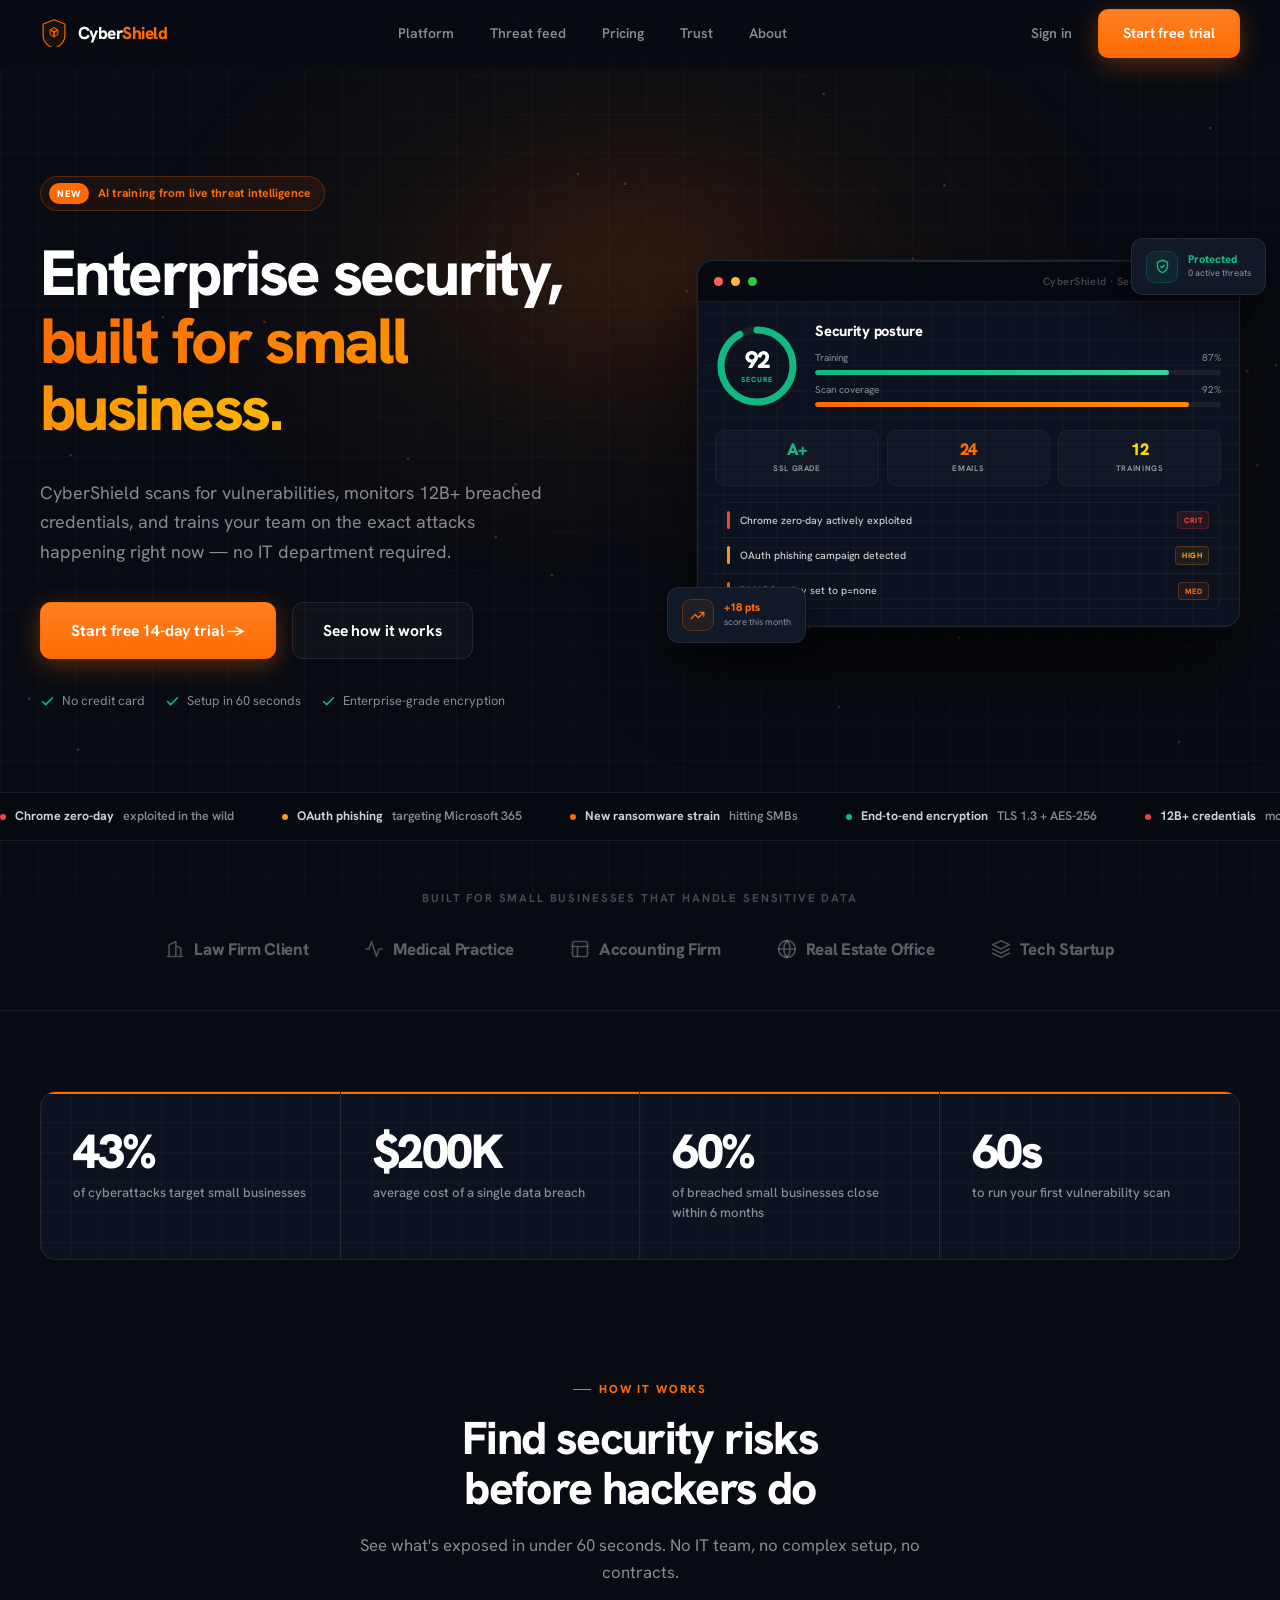
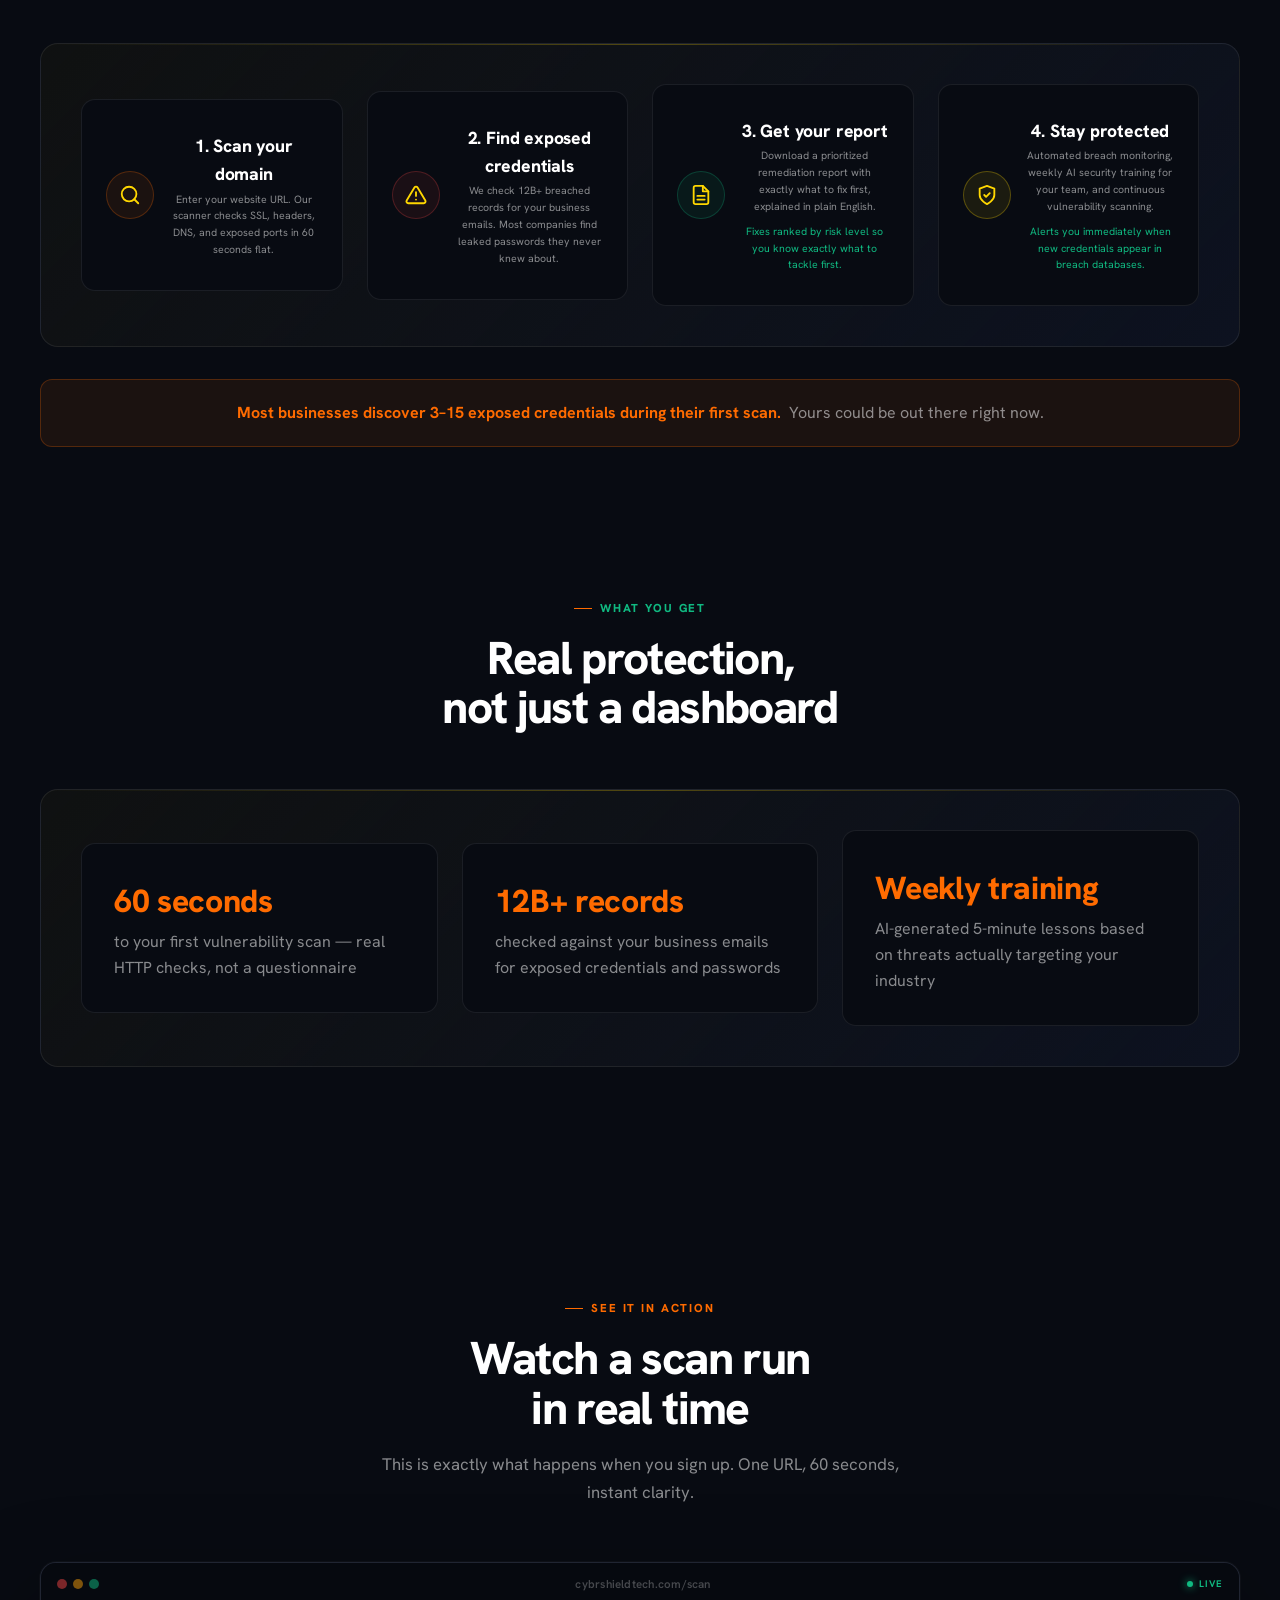
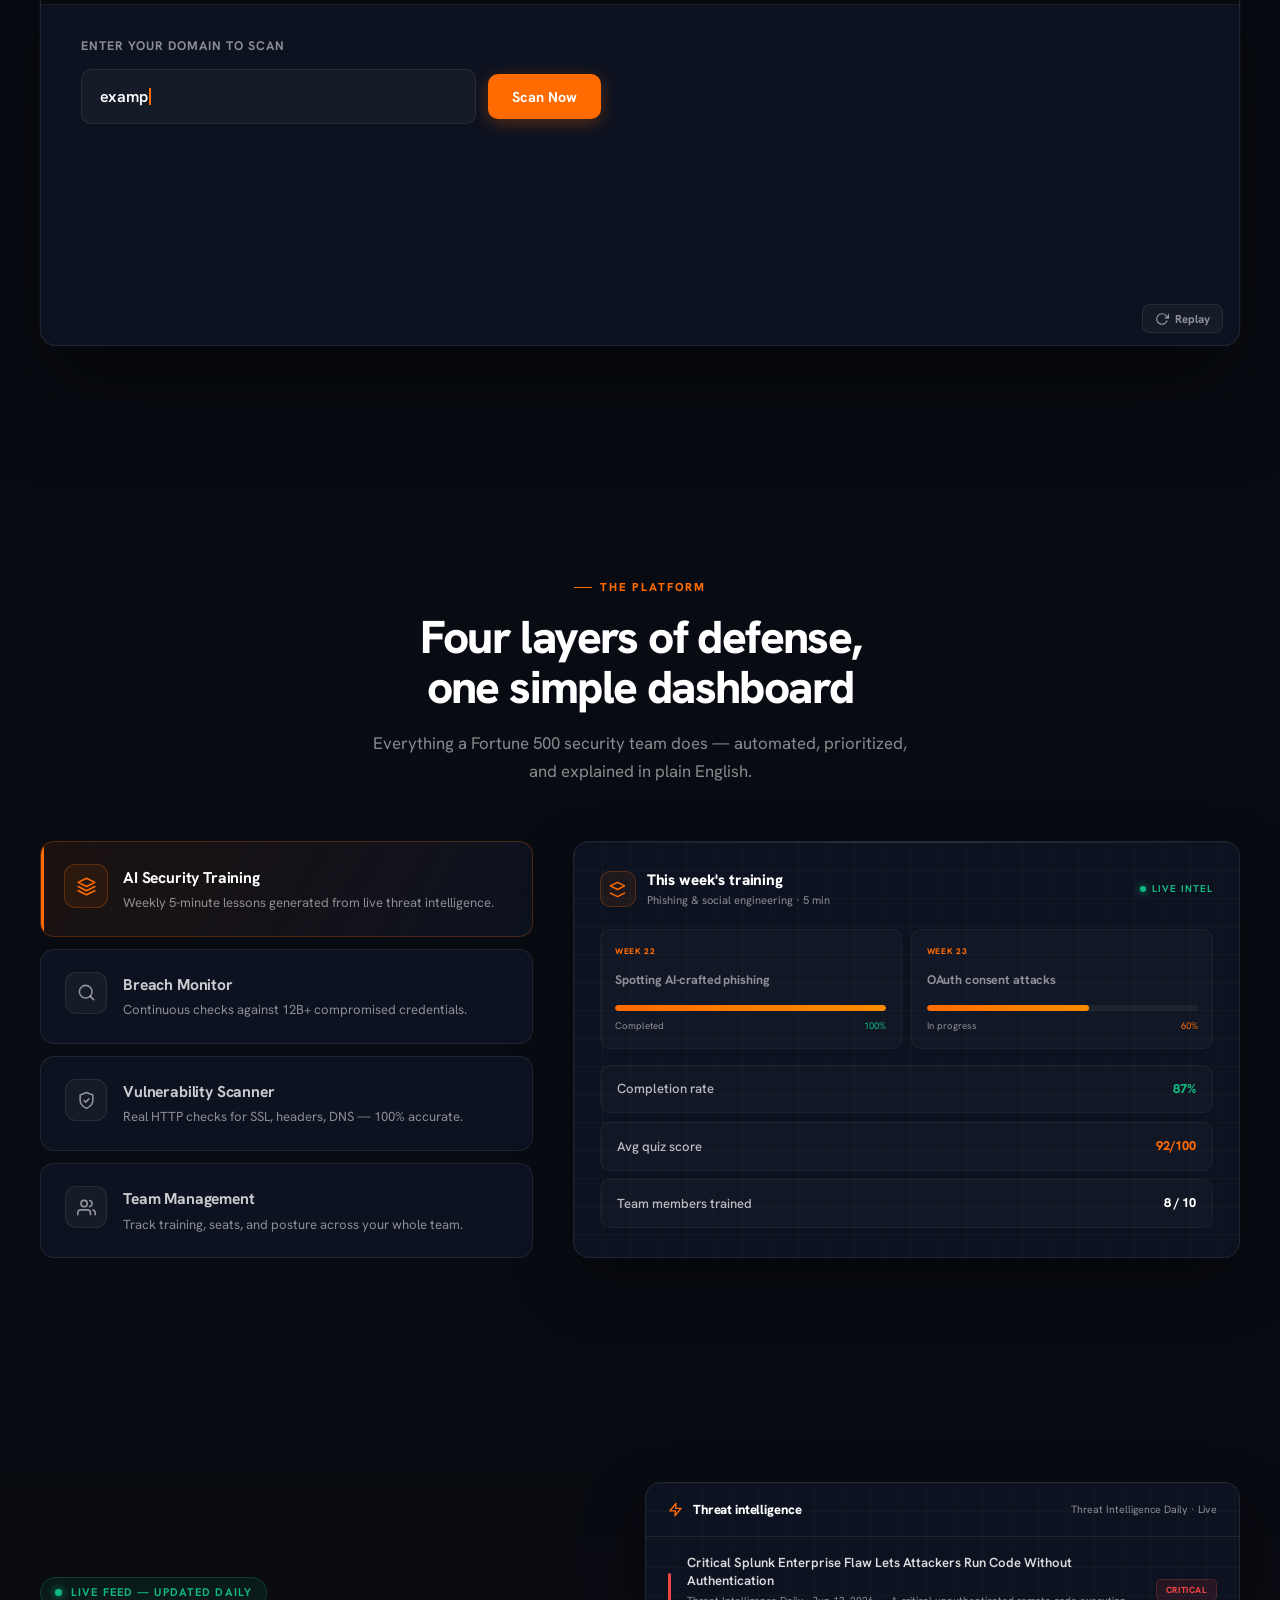
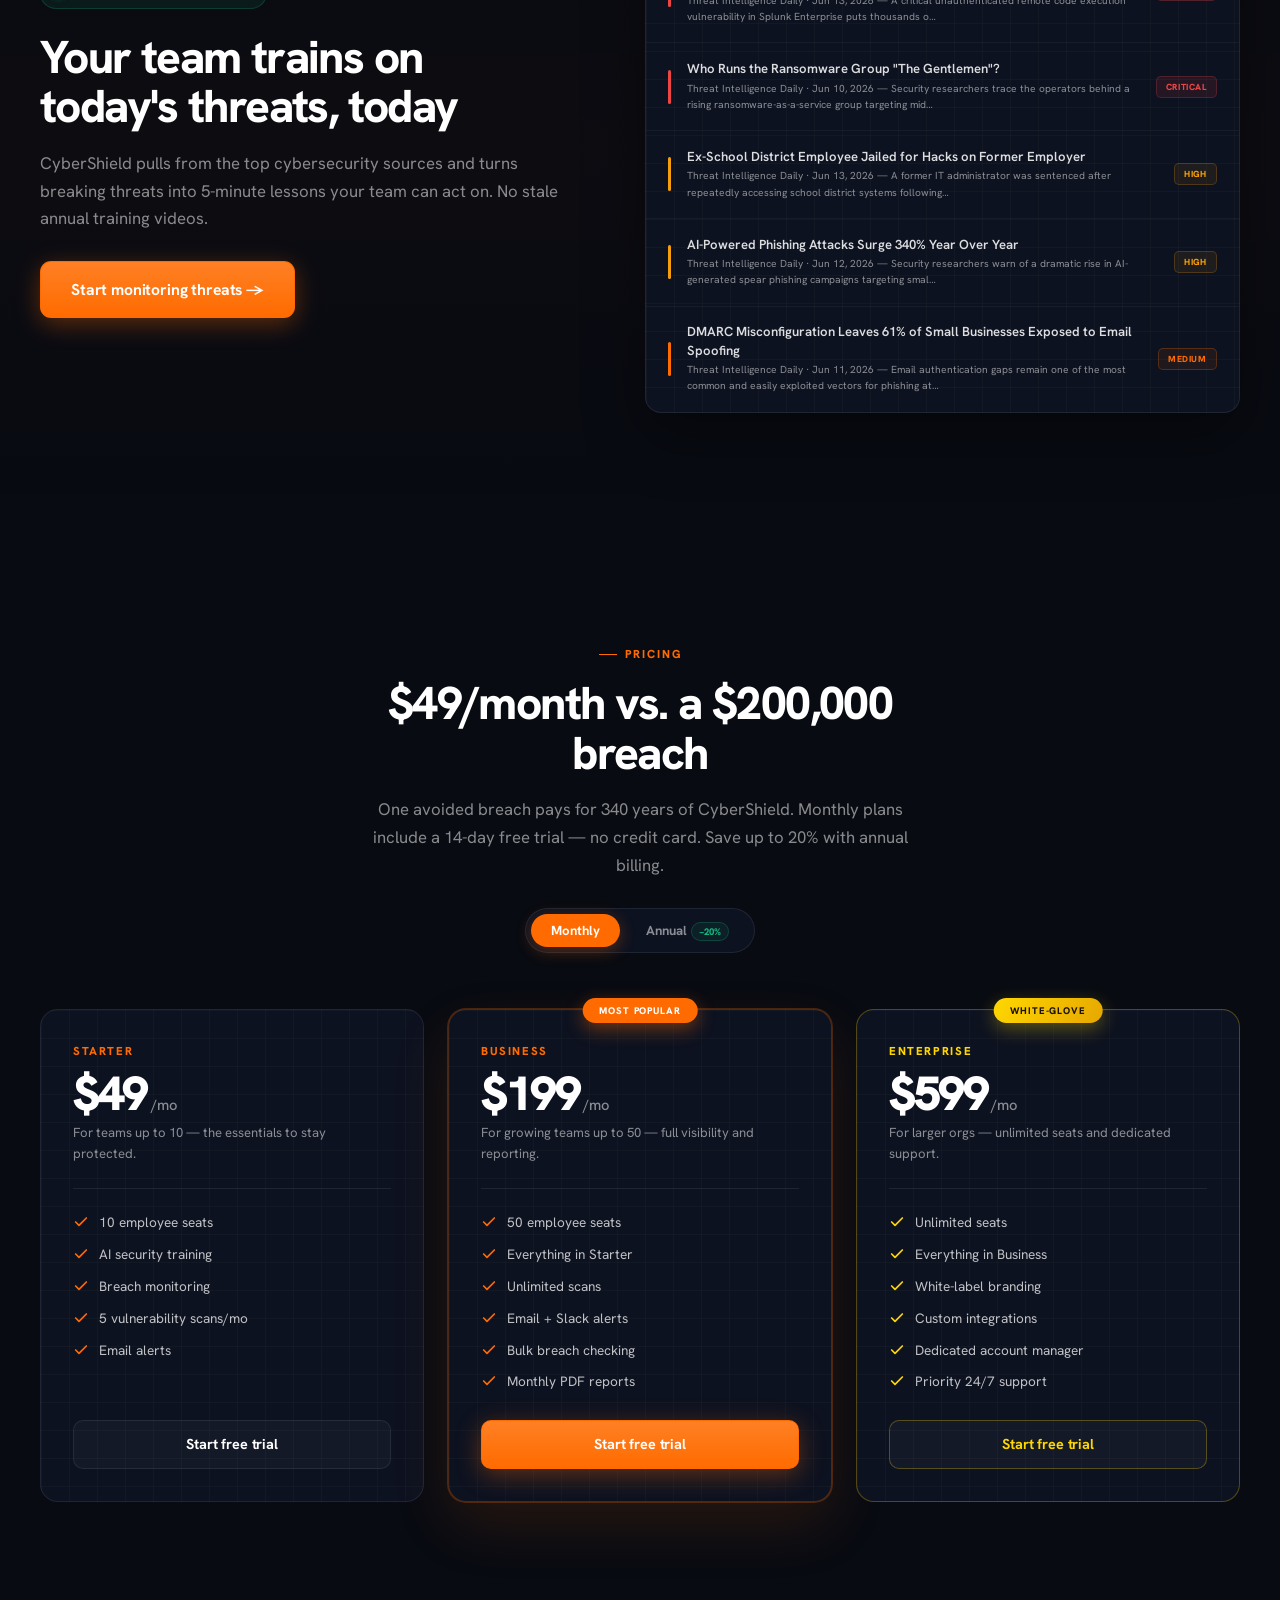
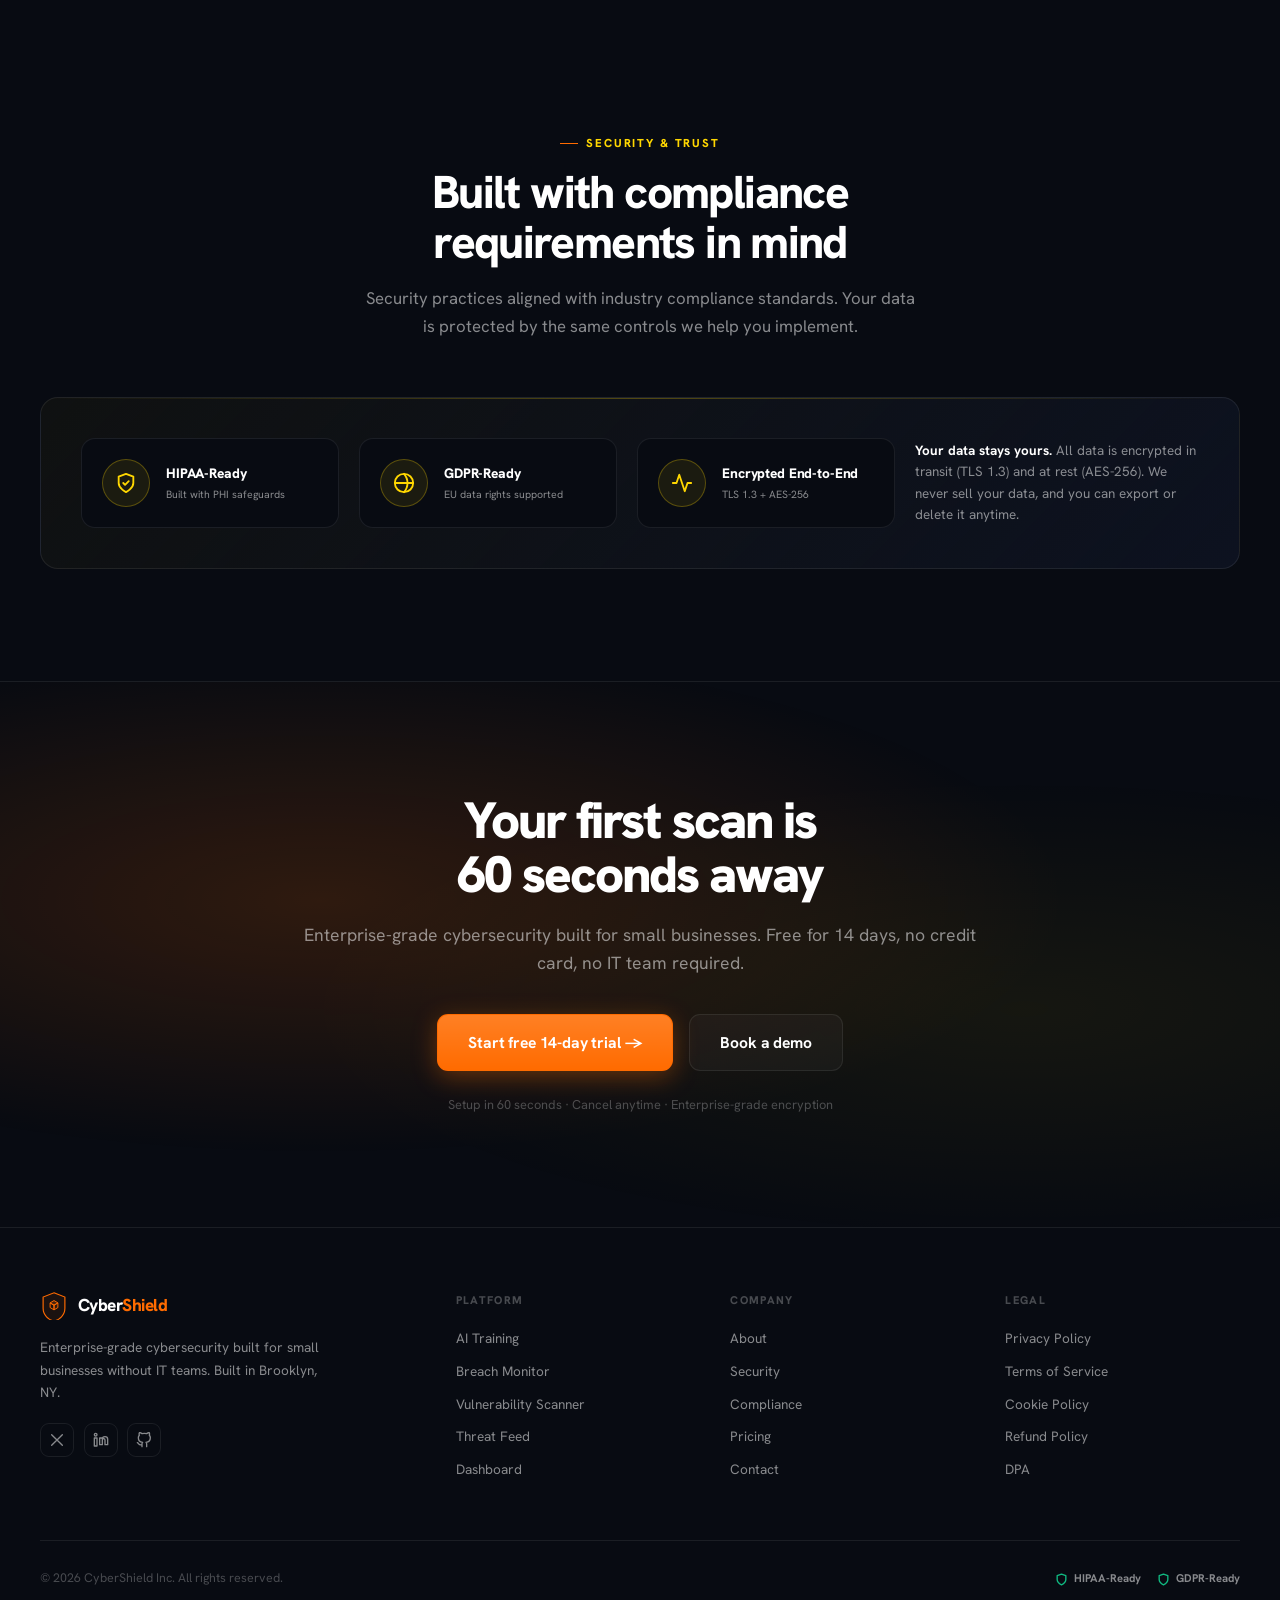
==== commit 661d52f5: "Add animated live scan demo section Interactive demo that plays automatically when scrolled into vie" ====
--- a/index.html
+++ b/index.html
@@ -324,6 +324,63 @@
 .mm-close{position:absolute;top:1.4rem;right:2.5rem;background:none;border:1px solid var(--border);border-radius:9px;padding:8px;color:var(--text);cursor:pointer}
 .mm-close svg{width:20px;height:20px;stroke:currentColor;fill:none;stroke-width:2;stroke-linecap:round}
 
+/* ── LIVE DEMO ── */
+.demo-frame{position:relative;border:1px solid var(--border);border-radius:16px;overflow:hidden;background:var(--bg2);box-shadow:0 40px 90px rgba(0,0,0,0.5),0 0 0 1px rgba(255,255,255,0.03)}
+.demo-chrome{display:flex;align-items:center;gap:.75rem;padding:.7rem 1rem;background:rgba(6,8,14,0.9);border-bottom:1px solid var(--border)}
+.demo-dots{display:flex;gap:6px}
+.demo-dots span{width:10px;height:10px;border-radius:50%;background:rgba(255,255,255,0.08)}
+.demo-dots span:first-child{background:rgba(239,68,68,0.5)}
+.demo-dots span:nth-child(2){background:rgba(245,158,11,0.5)}
+.demo-dots span:nth-child(3){background:rgba(16,185,129,0.5)}
+.demo-url{flex:1;text-align:center;font-size:.72rem;color:var(--dim);font-weight:600;letter-spacing:.02em}
+.demo-live{display:flex;align-items:center;gap:6px;font-size:.6rem;font-weight:700;text-transform:uppercase;letter-spacing:.1em;color:var(--green)}
+.demo-live .d{width:6px;height:6px;border-radius:50%;background:var(--green);animation:pulse 2s infinite;box-shadow:0 0 8px var(--green)}
+.demo-body{padding:2rem 2.5rem;min-height:340px;position:relative}
+.demo-step{width:100%}
+
+/* input */
+.demo-input-label{font-size:.78rem;font-weight:700;color:var(--muted);margin-bottom:.75rem;text-transform:uppercase;letter-spacing:.08em}
+.demo-input-row{display:flex;gap:.75rem;align-items:center;max-width:520px}
+.demo-input-field{flex:1;background:rgba(255,255,255,0.04);border:1px solid var(--border);border-radius:10px;padding:.85rem 1.1rem;font-size:1rem;font-family:var(--font);color:var(--text);font-weight:600;letter-spacing:-0.01em;min-height:50px;display:flex;align-items:center}
+.demo-input-field .cursor{display:inline-block;width:2px;height:1.1em;background:var(--orange);animation:blink 1s step-end infinite;margin-left:1px;vertical-align:text-bottom}
+@keyframes blink{0%,100%{opacity:1}50%{opacity:0}}
+.demo-scan-btn{background:var(--orange);color:#fff;border:none;padding:.85rem 1.5rem;border-radius:10px;font-size:.9rem;font-weight:700;font-family:var(--font);cursor:default;white-space:nowrap;box-shadow:0 4px 16px rgba(255,107,0,0.3);transition:all .2s}
+
+/* scanning */
+.demo-scan-status{display:flex;align-items:center;gap:.75rem;margin-bottom:1.5rem}
+.demo-spinner{width:22px;height:22px;border:2.5px solid rgba(255,107,0,0.15);border-top-color:var(--orange);border-radius:50%;animation:spin .8s linear infinite}
+.demo-scan-txt{font-size:1rem;font-weight:600;color:var(--muted)}
+.demo-scan-txt b{color:var(--text)}
+.demo-checks{display:flex;flex-direction:column;gap:.6rem;margin-bottom:1.5rem}
+.demo-check{display:flex;align-items:center;gap:.6rem;font-size:.85rem;color:var(--muted);font-weight:500;opacity:0.3;transition:all .4s var(--ease)}
+.demo-check.done{opacity:1;color:var(--green)}
+.demo-check.done .demo-check-dot{background:var(--green);box-shadow:0 0 8px rgba(16,185,129,0.4)}
+.demo-check-dot{width:8px;height:8px;border-radius:50%;background:rgba(255,255,255,0.1);transition:all .3s;flex-shrink:0}
+.demo-progress{height:4px;background:rgba(255,255,255,0.06);border-radius:4px;overflow:hidden}
+.demo-progress-bar{height:100%;width:0;background:linear-gradient(90deg,var(--orange),var(--orange2));border-radius:4px;transition:width .3s linear}
+
+/* results */
+.demo-results-grid{display:grid;grid-template-columns:auto 1fr;gap:2rem;align-items:center;margin-bottom:1.5rem}
+.demo-gauge-wrap{text-align:center;position:relative;width:160px}
+.demo-gauge{width:100%;display:block}
+.demo-gauge-num{position:absolute;bottom:18px;left:50%;transform:translateX(-50%);font-size:2.2rem;font-weight:900;letter-spacing:-0.04em;line-height:1}
+.demo-gauge-num small{font-size:.9rem;font-weight:600;color:var(--muted)}
+.demo-gauge-label{font-size:.68rem;font-weight:700;text-transform:uppercase;letter-spacing:.1em;color:var(--muted);margin-top:-.25rem}
+.demo-stats{display:flex;flex-direction:column;gap:.75rem}
+.demo-stat{display:flex;align-items:center;gap:1rem;padding:.85rem 1rem;background:rgba(255,255,255,0.025);border:1px solid var(--border2);border-radius:10px}
+.demo-stat-num{font-size:1.5rem;font-weight:900;letter-spacing:-0.03em;min-width:36px;text-align:center}
+.demo-stat-lbl{font-size:.85rem;color:var(--muted);font-weight:500}
+.demo-risks{display:flex;flex-direction:column;gap:.5rem;margin-bottom:1.5rem}
+.demo-risk{display:flex;align-items:center;gap:.75rem;padding:.75rem 1rem;background:rgba(255,255,255,0.02);border:1px solid var(--border2);border-radius:10px;opacity:0;transform:translateY(10px);transition:all .4s var(--ease)}
+.demo-risk.in{opacity:1;transform:translateY(0)}
+.demo-risk-sev{width:4px;height:22px;border-radius:3px;flex-shrink:0}
+.demo-risk-name{flex:1;font-size:.88rem;font-weight:600}
+.demo-risk-badge{font-size:.62rem;font-weight:800;text-transform:uppercase;letter-spacing:.06em;padding:3px 8px;border-radius:5px}
+.demo-report{display:flex;align-items:center;gap:1rem;flex-wrap:wrap;transition:opacity .5s var(--ease)}
+.demo-report-note{font-size:.78rem;color:var(--muted);font-weight:500}
+.demo-replay{position:absolute;bottom:.75rem;right:1rem;display:flex;align-items:center;gap:6px;background:rgba(255,255,255,0.04);border:1px solid var(--border);border-radius:8px;padding:6px 12px;font-size:.72rem;font-weight:700;color:var(--muted);cursor:pointer;font-family:var(--font);transition:all .2s}
+.demo-replay:hover{background:rgba(255,255,255,0.08);color:var(--text);border-color:rgba(255,255,255,0.15)}
+
 @media(max-width:1000px){
   .hero-grid{grid-template-columns:1fr;gap:3rem}
   .hero-mock{max-width:480px;margin:0 auto;width:100%}
@@ -335,6 +392,8 @@
 @media(max-width:820px){
   .nav-links,.nav-right .nav-signin{display:none}
   .hamb{display:flex}
+  .demo-results-grid{grid-template-columns:1fr}
+  .demo-gauge-wrap{margin:0 auto}
   .statband{grid-template-columns:1fr 1fr}
   .statcell{border-right:none;border-bottom:1px solid var(--border)}
   .statcell:nth-child(odd){border-right:1px solid var(--border)}
@@ -352,6 +411,12 @@
   .foot-brand{grid-column:1/-1}
   .float-1,.float-2{display:none}
   .certs{padding:1.5rem}
+  .demo-body{padding:1.5rem 1.25rem;min-height:auto}
+  .demo-input-row{flex-direction:column}
+  .demo-input-field{width:100%}
+  .demo-scan-btn{width:100%}
+  .demo-gauge-wrap{width:130px}
+  .demo-gauge-num{font-size:1.6rem}
 }
 </style>
 </head>
@@ -563,6 +628,120 @@
           </div>
         </div>
       </div>
+    </div>
+  </div>
+</section>
+
+<!-- ═══════ LIVE DEMO ═══════ -->
+<section class="sec" id="demo">
+  <div class="wrap">
+    <div class="sec-head center reveal">
+      <div class="eyebrow center">See it in action</div>
+      <h2 class="sec-title">Watch a scan run<br>in real time</h2>
+      <p class="sec-sub">This is exactly what happens when you sign up. One URL, 60 seconds, instant clarity.</p>
+    </div>
+    <div class="demo-frame reveal rd1" id="demo-frame">
+      <!-- browser chrome -->
+      <div class="demo-chrome">
+        <div class="demo-dots"><span></span><span></span><span></span></div>
+        <div class="demo-url">cybrshieldtech.com/scan</div>
+        <div class="demo-live"><div class="d"></div>Live</div>
+      </div>
+
+      <!-- scan input step -->
+      <div class="demo-body">
+        <div class="demo-step demo-step-input" id="ds-input">
+          <div class="demo-input-label">Enter your domain to scan</div>
+          <div class="demo-input-row">
+            <div class="demo-input-field" id="demo-type"></div>
+            <button class="demo-scan-btn" id="demo-btn">Scan Now</button>
+          </div>
+        </div>
+
+        <!-- scanning step -->
+        <div class="demo-step demo-step-scan" id="ds-scan" style="display:none">
+          <div class="demo-scan-status">
+            <div class="demo-spinner"></div>
+            <div class="demo-scan-txt">Scanning <b>example-law-firm.com</b></div>
+          </div>
+          <div class="demo-checks">
+            <div class="demo-check" id="dc-ssl"><span class="demo-check-dot"></span>SSL &amp; TLS configuration</div>
+            <div class="demo-check" id="dc-headers"><span class="demo-check-dot"></span>HTTP security headers</div>
+            <div class="demo-check" id="dc-dns"><span class="demo-check-dot"></span>DNS &amp; email authentication</div>
+            <div class="demo-check" id="dc-ports"><span class="demo-check-dot"></span>Open ports &amp; services</div>
+            <div class="demo-check" id="dc-breach"><span class="demo-check-dot"></span>Dark web credential check</div>
+          </div>
+          <div class="demo-progress"><div class="demo-progress-bar" id="demo-pbar"></div></div>
+        </div>
+
+        <!-- results step -->
+        <div class="demo-step demo-step-results" id="ds-results" style="display:none">
+          <div class="demo-results-grid">
+            <!-- risk gauge -->
+            <div class="demo-gauge-wrap">
+              <svg class="demo-gauge" viewBox="0 0 120 80">
+                <path d="M10 70 A50 50 0 0 1 110 70" fill="none" stroke="rgba(255,255,255,0.06)" stroke-width="10" stroke-linecap="round"/>
+                <path d="M10 70 A50 50 0 0 1 110 70" fill="none" stroke="url(#gauge-grad)" stroke-width="10" stroke-linecap="round" id="demo-arc" stroke-dasharray="157" stroke-dashoffset="157"/>
+                <defs><linearGradient id="gauge-grad" x1="0" y1="0" x2="1" y2="0"><stop offset="0%" stop-color="#10B981"/><stop offset="50%" stop-color="#F59E0B"/><stop offset="100%" stop-color="#EF4444"/></linearGradient></defs>
+              </svg>
+              <div class="demo-gauge-num"><span id="demo-score">0</span><small>/100</small></div>
+              <div class="demo-gauge-label">Risk Score</div>
+            </div>
+            <!-- stats -->
+            <div class="demo-stats">
+              <div class="demo-stat">
+                <div class="demo-stat-num" style="color:var(--red)"><span id="demo-creds">0</span></div>
+                <div class="demo-stat-lbl">Exposed credentials found</div>
+              </div>
+              <div class="demo-stat">
+                <div class="demo-stat-num" style="color:var(--yellow)">3</div>
+                <div class="demo-stat-lbl">Vulnerabilities detected</div>
+              </div>
+              <div class="demo-stat">
+                <div class="demo-stat-num" style="color:var(--green)">2</div>
+                <div class="demo-stat-lbl">Checks passed</div>
+              </div>
+            </div>
+          </div>
+          <!-- risk items -->
+          <div class="demo-risks" id="demo-risks">
+            <div class="demo-risk" data-delay="0">
+              <span class="demo-risk-sev" style="background:var(--red)"></span>
+              <span class="demo-risk-name">Dark Web Exposure</span>
+              <span class="demo-risk-badge" style="background:rgba(239,68,68,0.12);color:var(--red)">Critical</span>
+            </div>
+            <div class="demo-risk" data-delay="120">
+              <span class="demo-risk-sev" style="background:var(--yellow)"></span>
+              <span class="demo-risk-name">Missing Security Headers</span>
+              <span class="demo-risk-badge" style="background:rgba(245,158,11,0.12);color:var(--yellow)">Medium</span>
+            </div>
+            <div class="demo-risk" data-delay="240">
+              <span class="demo-risk-sev" style="background:var(--yellow)"></span>
+              <span class="demo-risk-name">SSL Certificate Weak Cipher</span>
+              <span class="demo-risk-badge" style="background:rgba(245,158,11,0.12);color:var(--yellow)">Medium</span>
+            </div>
+            <div class="demo-risk" data-delay="360">
+              <span class="demo-risk-sev" style="background:var(--orange)"></span>
+              <span class="demo-risk-name">Open Port 8080</span>
+              <span class="demo-risk-badge" style="background:var(--orange-dim);color:var(--orange)">Low</span>
+            </div>
+          </div>
+          <!-- report button -->
+          <div class="demo-report" id="demo-report" style="opacity:0">
+            <button class="btn btn-primary" style="gap:10px" onclick="return false">
+              <svg viewBox="0 0 24 24" width="18" height="18" stroke="currentColor" fill="none" stroke-width="2" stroke-linecap="round" stroke-linejoin="round"><path d="M14 2H6a2 2 0 00-2 2v16a2 2 0 002 2h12a2 2 0 002-2V8z"/><polyline points="14 2 14 8 20 8"/><line x1="12" y1="18" x2="12" y2="12"/><polyline points="9 15 12 18 15 15"/></svg>
+              Download Full Report
+            </button>
+            <span class="demo-report-note">PDF with prioritized fixes &amp; remediation steps</span>
+          </div>
+        </div>
+      </div>
+
+      <!-- replay -->
+      <button class="demo-replay" id="demo-replay" onclick="runDemo()">
+        <svg viewBox="0 0 24 24" width="14" height="14" stroke="currentColor" fill="none" stroke-width="2" stroke-linecap="round" stroke-linejoin="round"><polyline points="23 4 23 10 17 10"/><path d="M20.49 15a9 9 0 1 1-2.12-9.36L23 10"/></svg>
+        Replay
+      </button>
     </div>
   </div>
 </section>
@@ -1158,6 +1337,95 @@
   }
   addEventListener('resize',size);size();draw();
 })();
+
+// ── LIVE DEMO ANIMATION ──
+(function(){
+  const DOMAIN='example-law-firm.com';
+  const CHECKS=['dc-ssl','dc-headers','dc-dns','dc-ports','dc-breach'];
+  const TARGET_SCORE=68, TARGET_CREDS=7;
+  let demoTimer=null, demoStarted=false, loopTimer=null;
+
+  function show(id){document.getElementById(id).style.display='block'}
+  function hide(id){document.getElementById(id).style.display='none'}
+  function sleep(ms){return new Promise(r=>demoTimer=setTimeout(r,ms))}
+
+  window.runDemo=async function(){
+    if(loopTimer){clearTimeout(loopTimer);loopTimer=null;}
+    if(demoTimer){clearTimeout(demoTimer);demoTimer=null;}
+
+    // reset
+    const typeEl=document.getElementById('demo-type');
+    const pbar=document.getElementById('demo-pbar');
+    const arc=document.getElementById('demo-arc');
+    const scoreEl=document.getElementById('demo-score');
+    const credsEl=document.getElementById('demo-creds');
+    const reportEl=document.getElementById('demo-report');
+
+    typeEl.innerHTML='<span class="cursor"></span>';
+    pbar.style.width='0';
+    arc.style.transition='none';arc.style.strokeDashoffset='157';
+    scoreEl.textContent='0';credsEl.textContent='0';
+    reportEl.style.opacity='0';
+    CHECKS.forEach(id=>document.getElementById(id).classList.remove('done'));
+    document.querySelectorAll('.demo-risk').forEach(r=>r.classList.remove('in'));
+
+    show('ds-input');hide('ds-scan');hide('ds-results');
+
+    // step 1: typing
+    await sleep(600);
+    for(let i=0;i<DOMAIN.length;i++){
+      typeEl.innerHTML=DOMAIN.slice(0,i+1)+'<span class="cursor"></span>';
+      await sleep(55+Math.random()*45);
+    }
+    await sleep(500);
+
+    // step 2: scanning
+    hide('ds-input');show('ds-scan');
+    const checkDelay=400;
+    for(let i=0;i<CHECKS.length;i++){
+      await sleep(checkDelay);
+      document.getElementById(CHECKS[i]).classList.add('done');
+      pbar.style.width=((i+1)/CHECKS.length*100)+'%';
+    }
+    await sleep(400);
+
+    // step 3: results
+    hide('ds-scan');show('ds-results');
+
+    // animate score gauge
+    void arc.offsetWidth;
+    arc.style.transition='stroke-dashoffset 1.4s cubic-bezier(0.4,0,0.2,1)';
+    arc.style.strokeDashoffset=157-(TARGET_SCORE/100)*157;
+    let s=0;
+    const si=setInterval(()=>{s+=2;if(s>=TARGET_SCORE){s=TARGET_SCORE;clearInterval(si)}scoreEl.textContent=s},24);
+
+    // animate creds count
+    let c=0;
+    const ci=setInterval(()=>{c++;if(c>=TARGET_CREDS){c=TARGET_CREDS;clearInterval(ci)}credsEl.textContent=c},120);
+
+    // risks appear one by one
+    const risks=document.querySelectorAll('.demo-risk');
+    risks.forEach((r,i)=>setTimeout(()=>r.classList.add('in'),300+i*180));
+
+    // report button
+    await sleep(1400);
+    reportEl.style.opacity='1';
+
+    // loop after 18s
+    loopTimer=setTimeout(()=>runDemo(),18000);
+  };
+
+  // start on scroll into view
+  const frame=document.getElementById('demo-frame');
+  const obs=new IntersectionObserver(entries=>{
+    if(entries[0].isIntersecting&&!demoStarted){
+      demoStarted=true;
+      runDemo();
+      obs.disconnect();
+    }
+  },{threshold:0.3});
+  obs.observe(frame);
+})();
 </script>
 </body>
 </html>
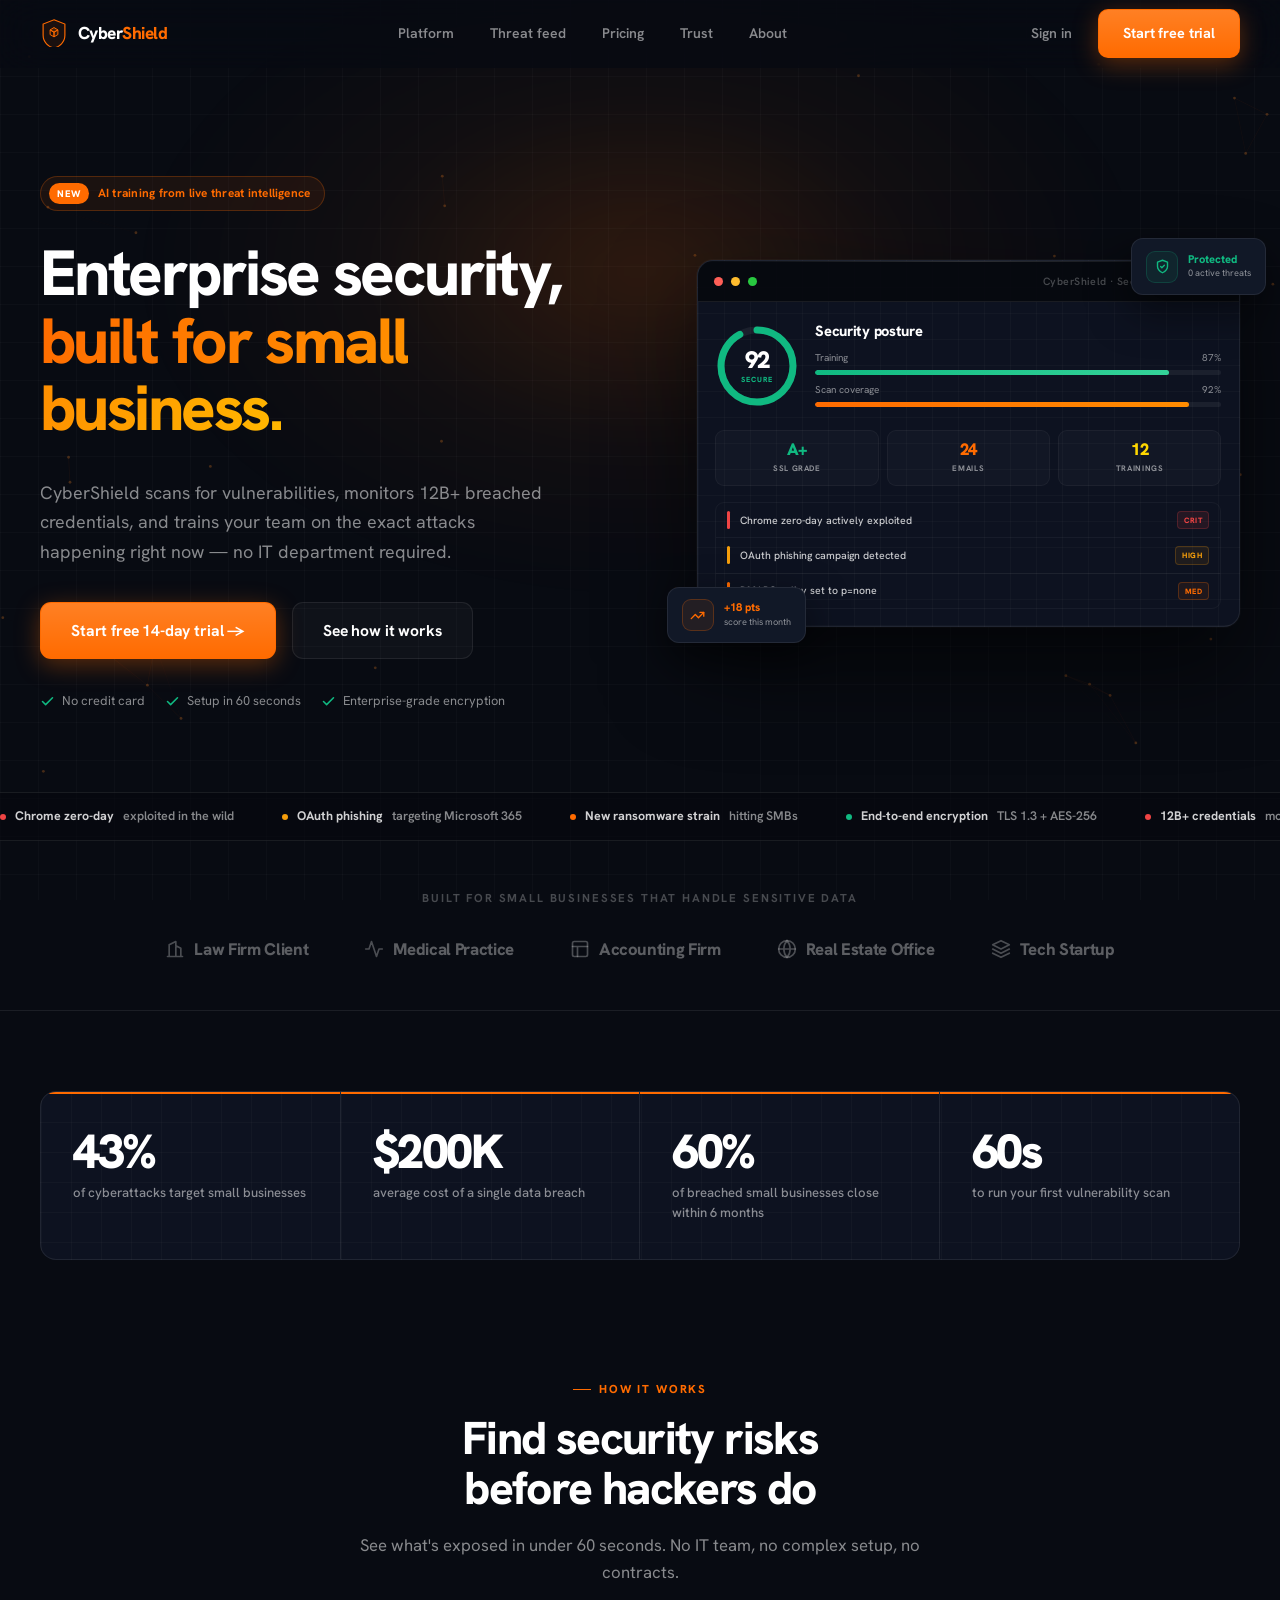
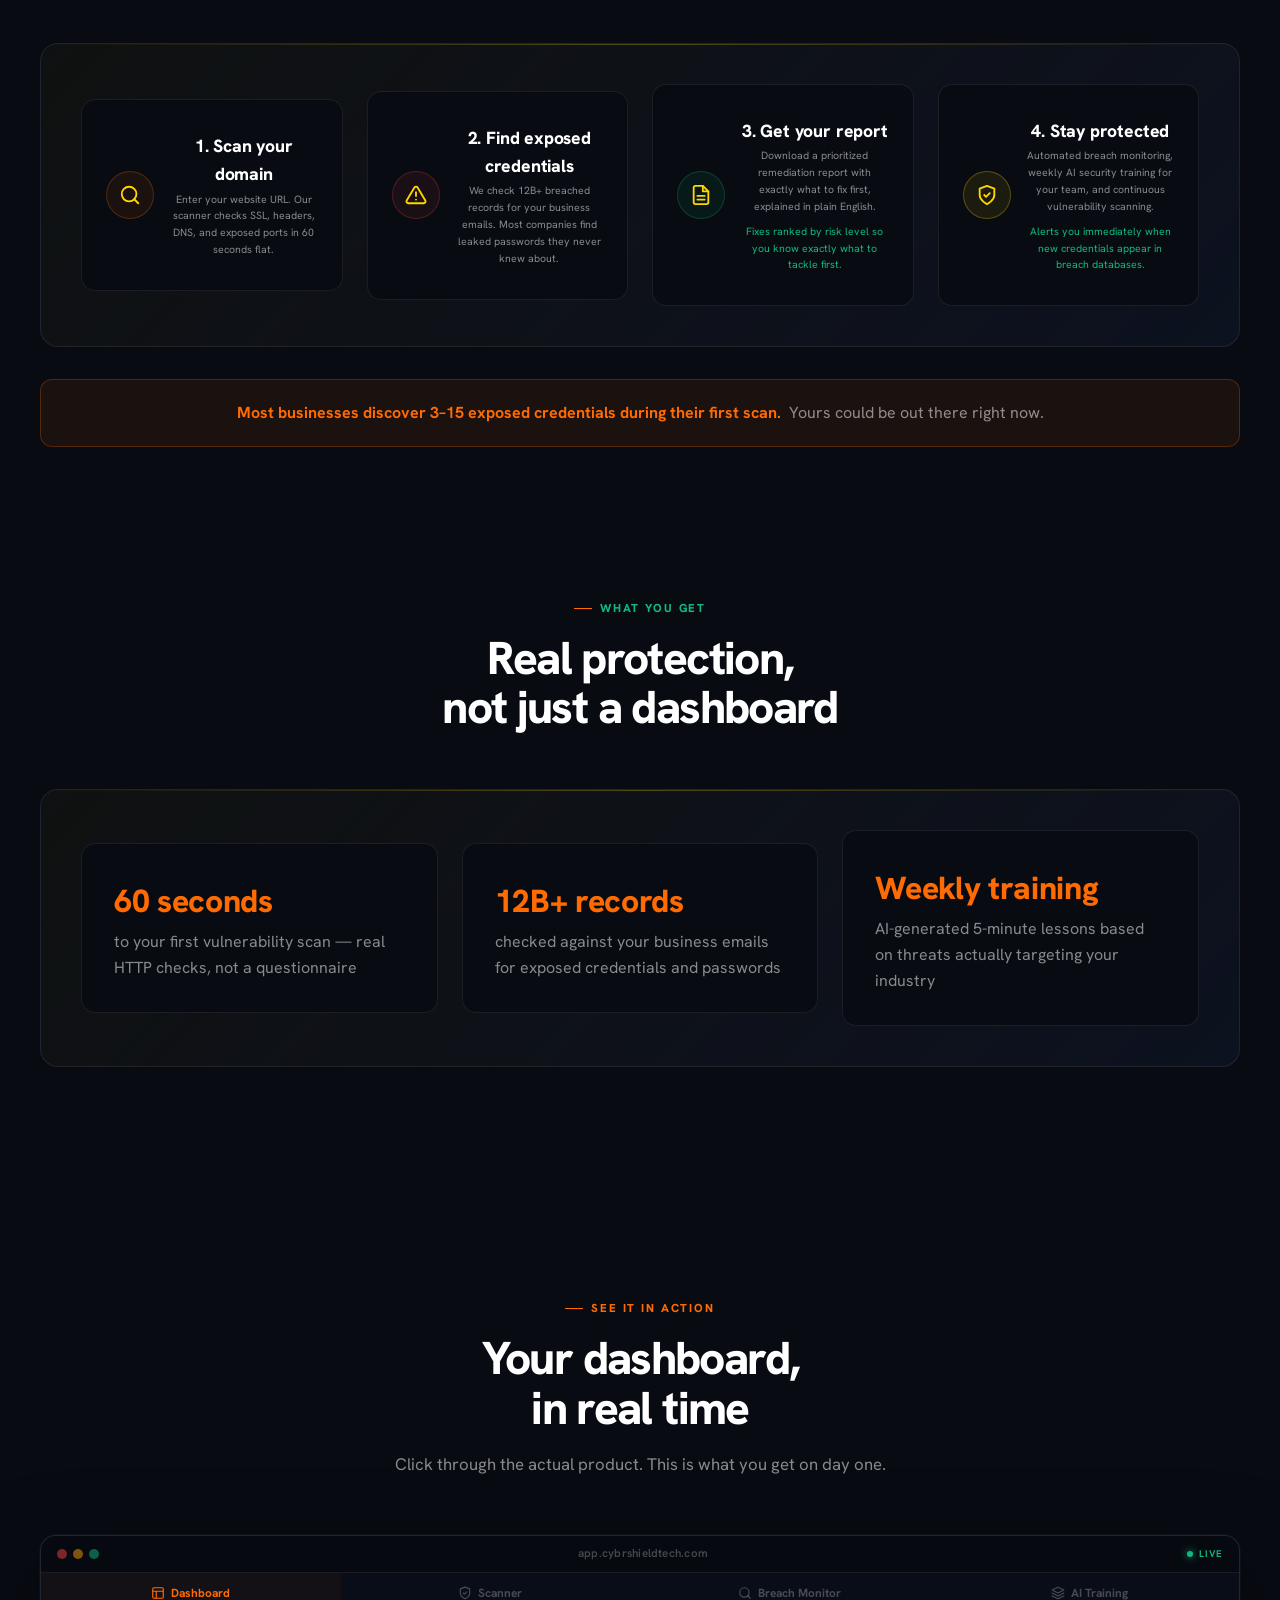
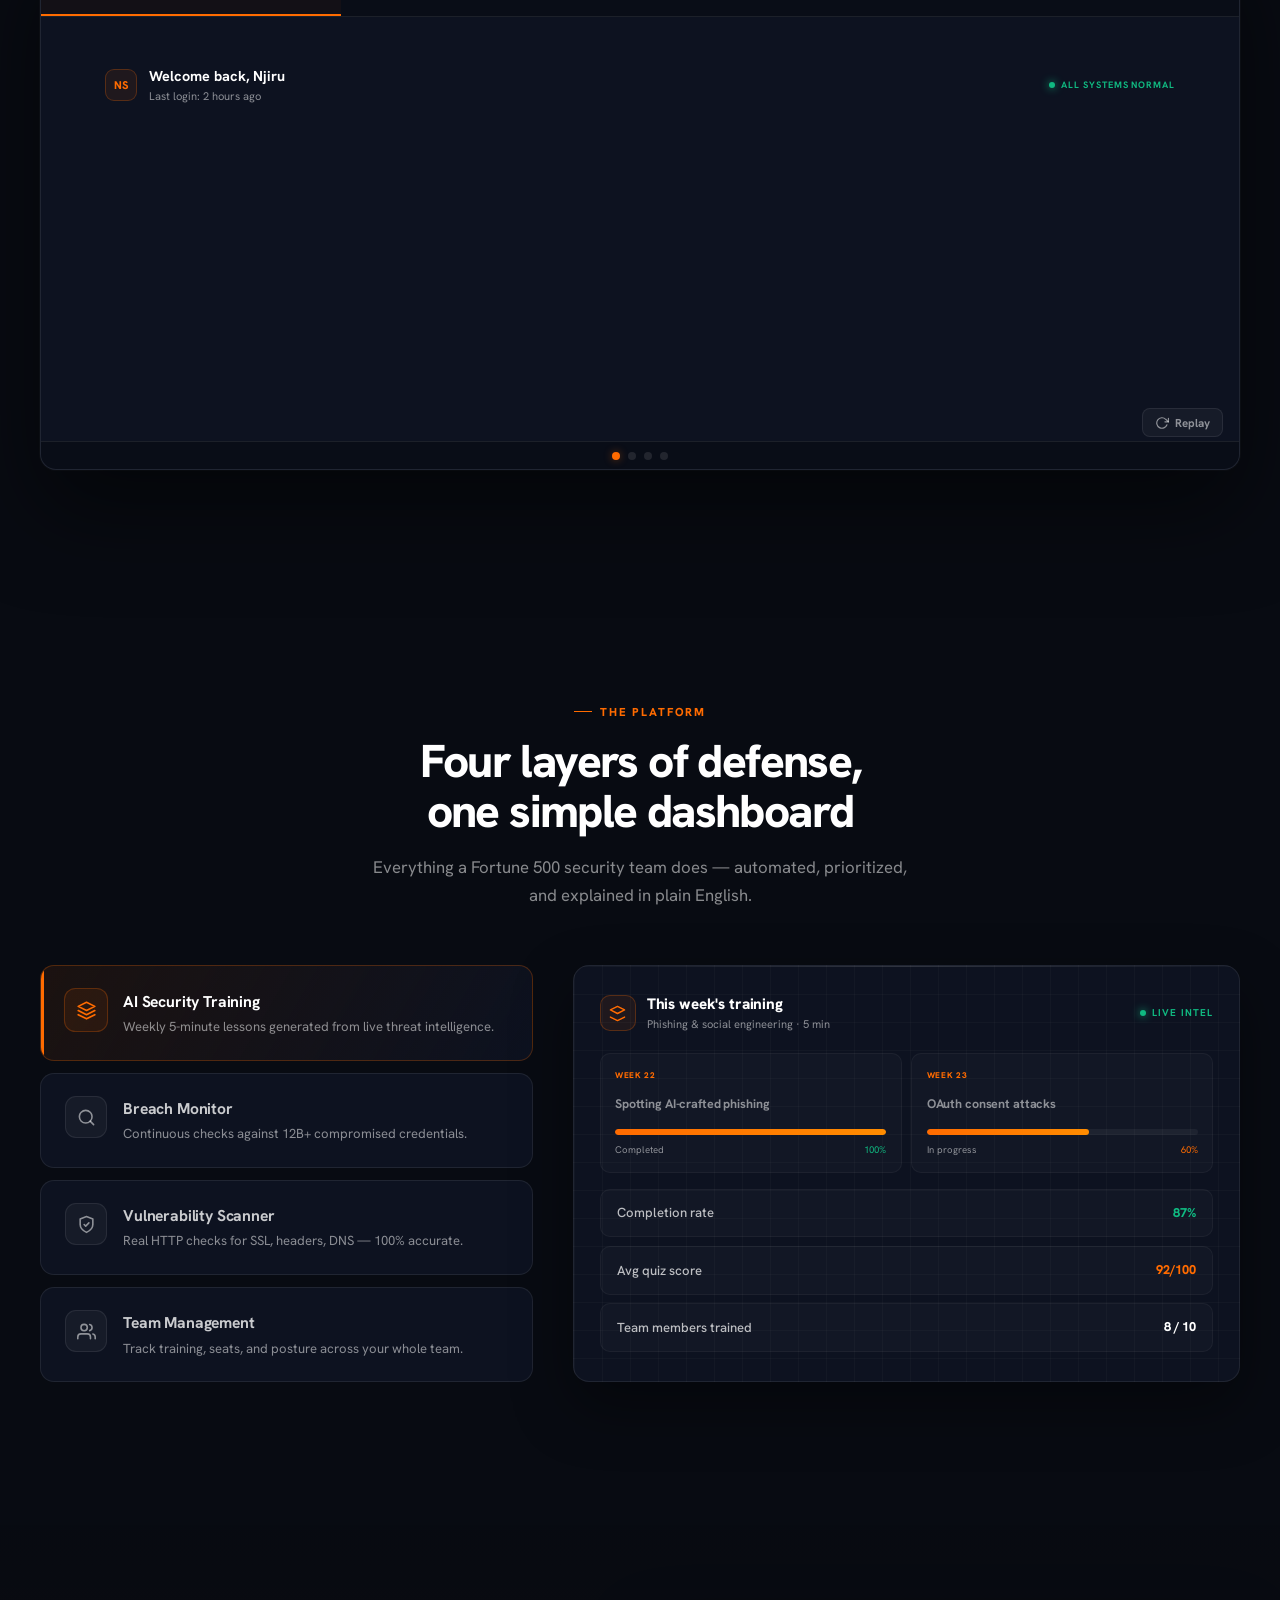
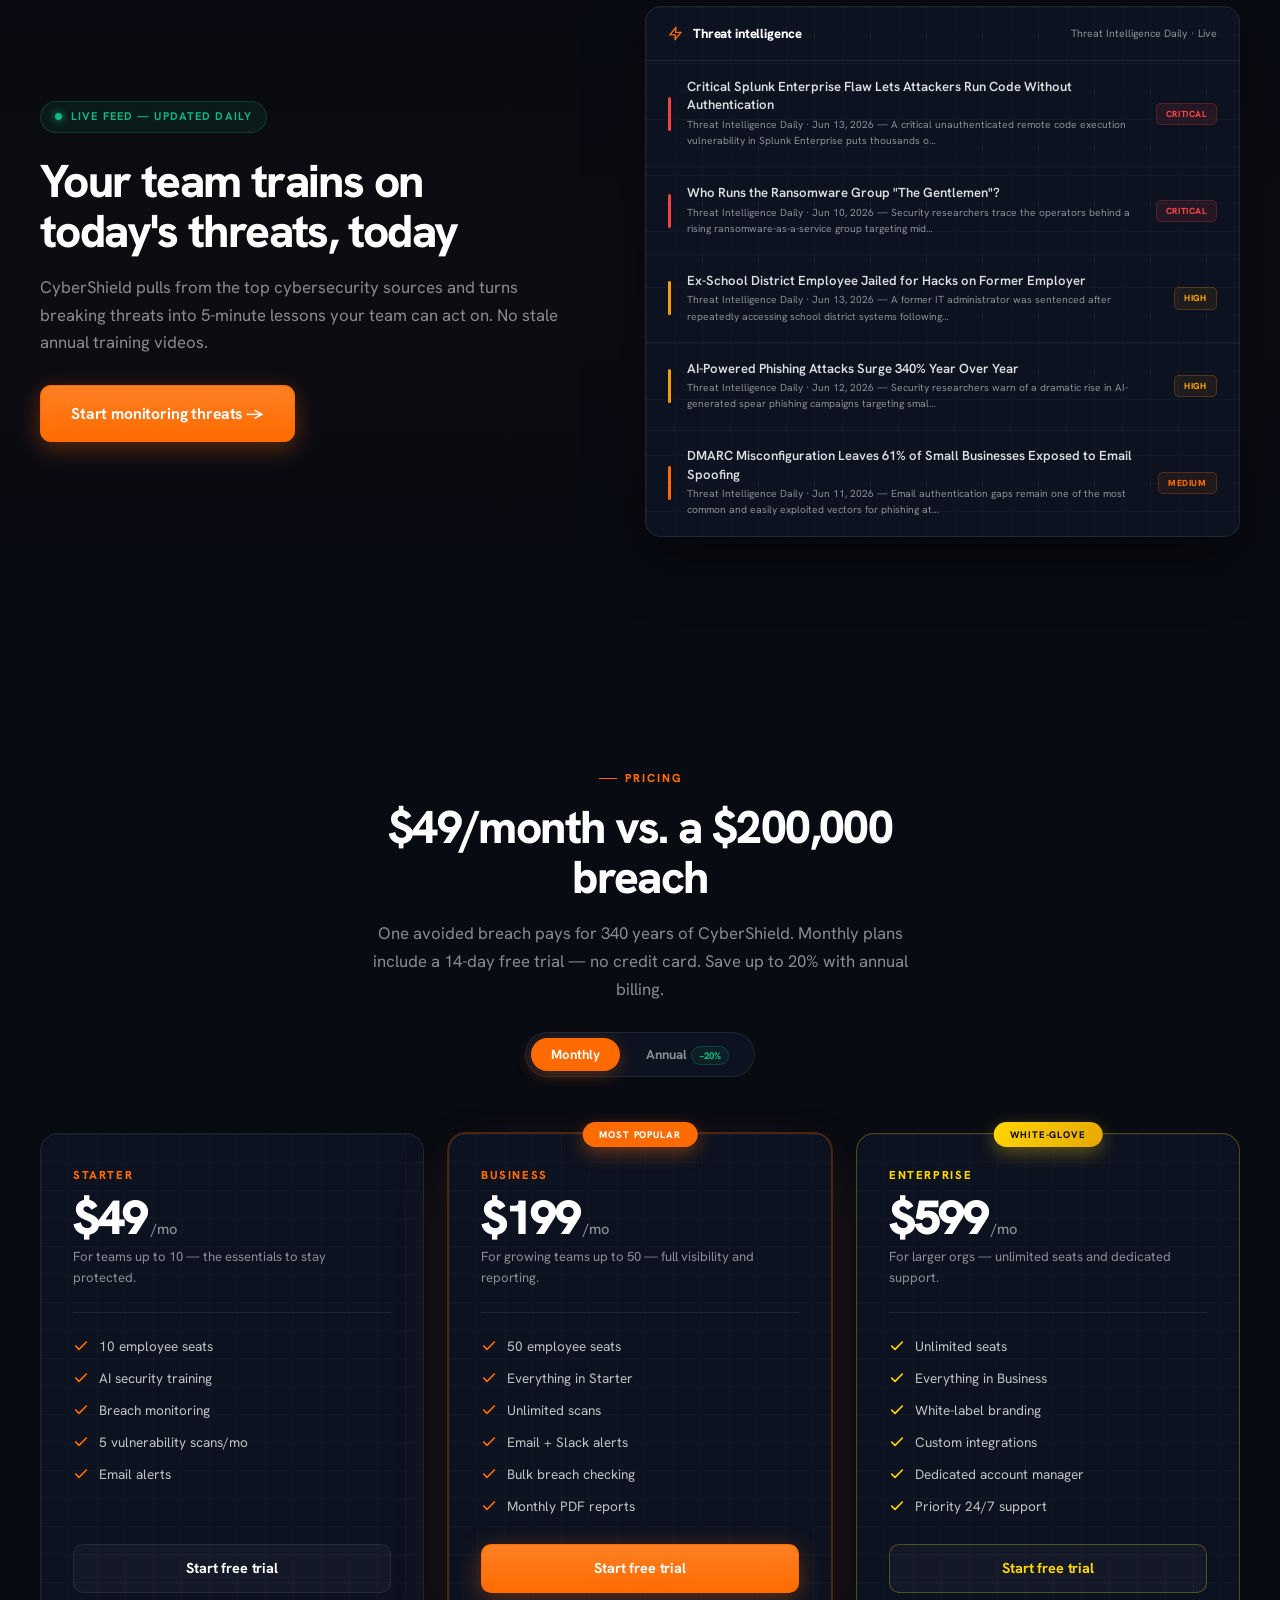
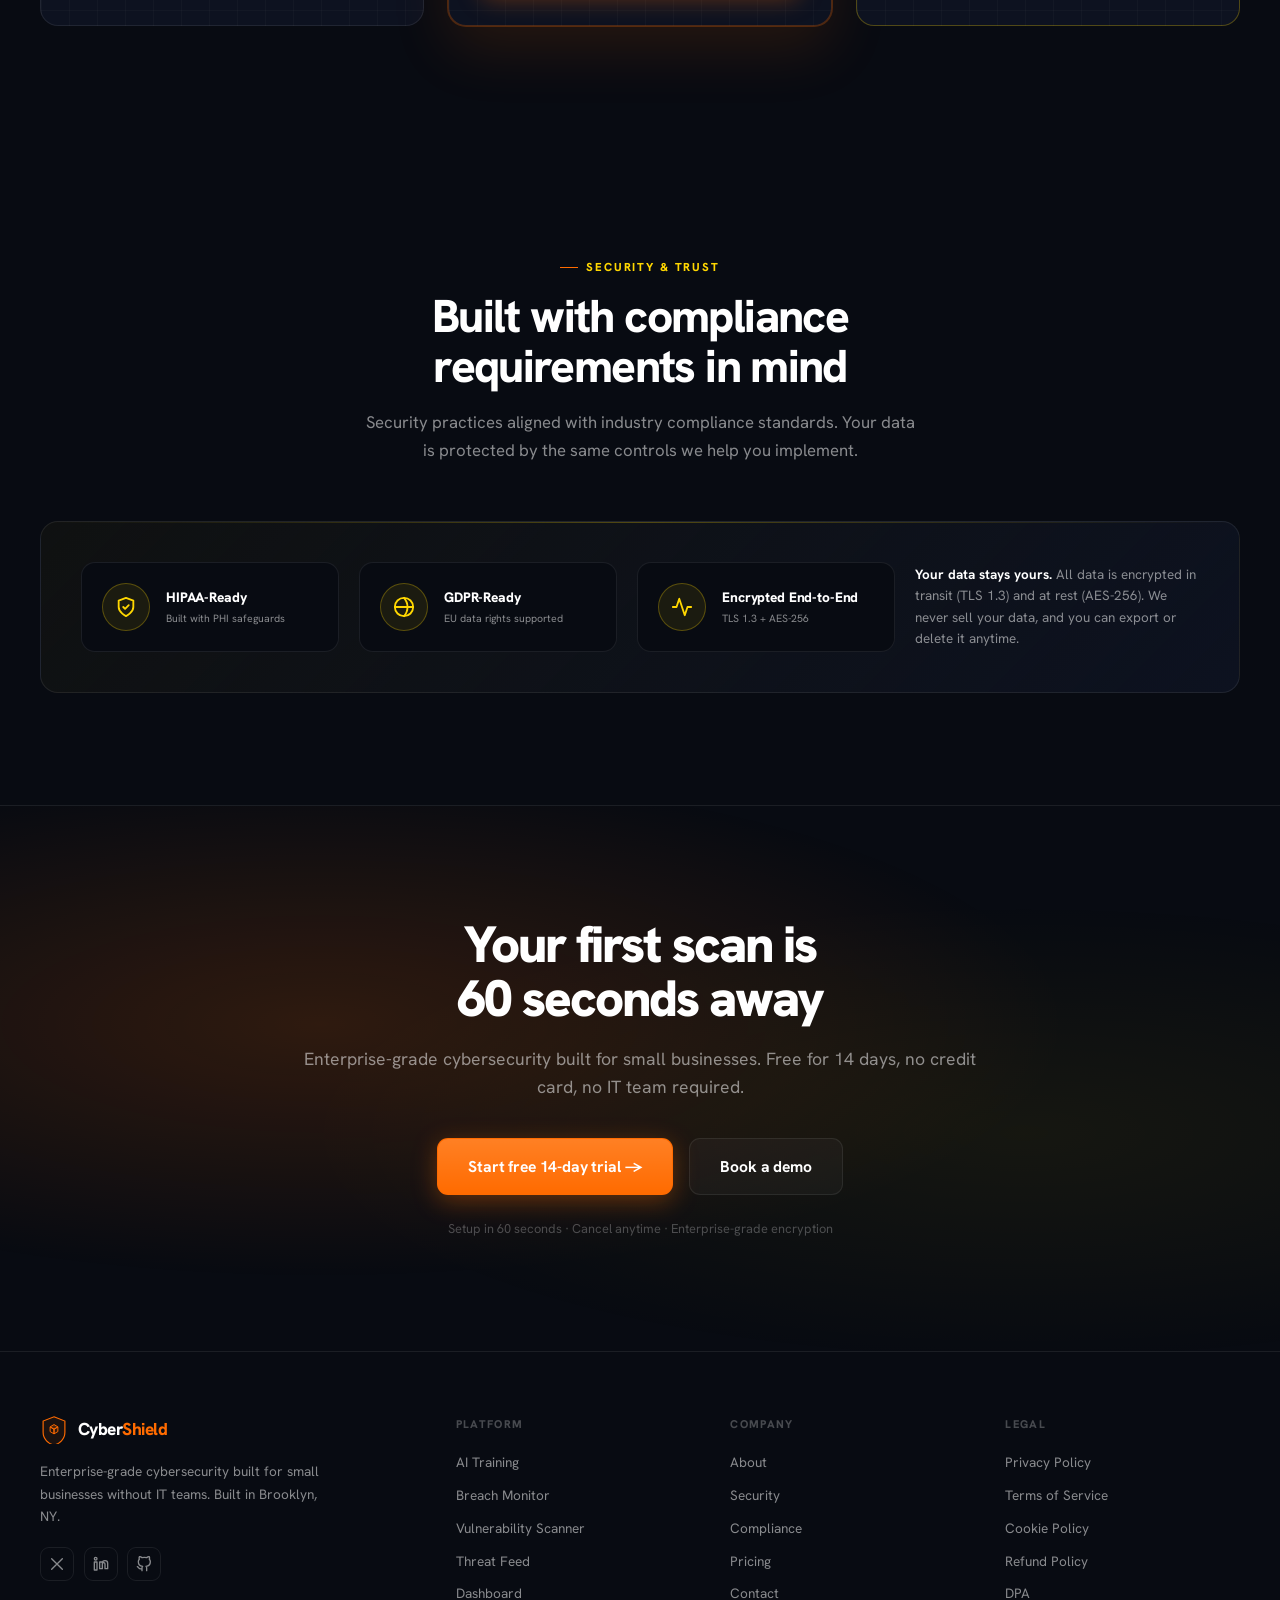
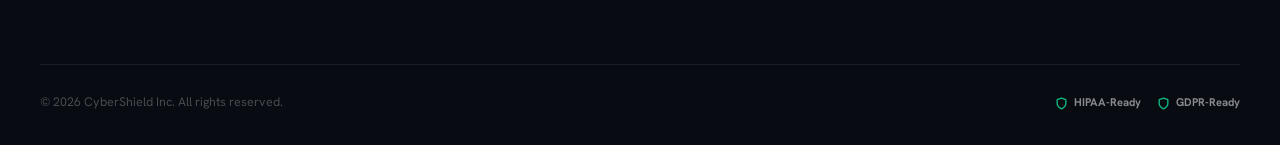
==== commit bdca36fc: "Replace single-scan demo with 4-screen product walkthrough Cycles through Dashboard, Vulnerability S" ====
--- a/index.html
+++ b/index.html
@@ -326,7 +326,7 @@
 
 /* ── LIVE DEMO ── */
 .demo-frame{position:relative;border:1px solid var(--border);border-radius:16px;overflow:hidden;background:var(--bg2);box-shadow:0 40px 90px rgba(0,0,0,0.5),0 0 0 1px rgba(255,255,255,0.03)}
-.demo-chrome{display:flex;align-items:center;gap:.75rem;padding:.7rem 1rem;background:rgba(6,8,14,0.9);border-bottom:1px solid var(--border)}
+.demo-chrome{display:flex;align-items:center;gap:.75rem;padding:.55rem 1rem;background:rgba(6,8,14,0.9);border-bottom:1px solid var(--border)}
 .demo-dots{display:flex;gap:6px}
 .demo-dots span{width:10px;height:10px;border-radius:50%;background:rgba(255,255,255,0.08)}
 .demo-dots span:first-child{background:rgba(239,68,68,0.5)}
@@ -335,51 +335,119 @@
 .demo-url{flex:1;text-align:center;font-size:.72rem;color:var(--dim);font-weight:600;letter-spacing:.02em}
 .demo-live{display:flex;align-items:center;gap:6px;font-size:.6rem;font-weight:700;text-transform:uppercase;letter-spacing:.1em;color:var(--green)}
 .demo-live .d{width:6px;height:6px;border-radius:50%;background:var(--green);animation:pulse 2s infinite;box-shadow:0 0 8px var(--green)}
-.demo-body{padding:2rem 2.5rem;min-height:340px;position:relative}
-.demo-step{width:100%}
-
-/* input */
-.demo-input-label{font-size:.78rem;font-weight:700;color:var(--muted);margin-bottom:.75rem;text-transform:uppercase;letter-spacing:.08em}
-.demo-input-row{display:flex;gap:.75rem;align-items:center;max-width:520px}
-.demo-input-field{flex:1;background:rgba(255,255,255,0.04);border:1px solid var(--border);border-radius:10px;padding:.85rem 1.1rem;font-size:1rem;font-family:var(--font);color:var(--text);font-weight:600;letter-spacing:-0.01em;min-height:50px;display:flex;align-items:center}
+/* tabs */
+.demo-tabs{display:flex;gap:0;border-bottom:1px solid var(--border);background:rgba(6,8,14,0.5)}
+.demo-tab{flex:1;display:flex;align-items:center;justify-content:center;gap:6px;padding:.7rem .5rem;font-size:.74rem;font-weight:700;color:var(--dim);cursor:pointer;border-bottom:2px solid transparent;transition:all .25s var(--ease);white-space:nowrap;position:relative}
+.demo-tab svg{width:14px;height:14px;stroke:currentColor;fill:none;stroke-width:2;stroke-linecap:round;stroke-linejoin:round;flex-shrink:0}
+.demo-tab:hover{color:var(--muted);background:rgba(255,255,255,0.02)}
+.demo-tab.active{color:var(--orange);border-bottom-color:var(--orange);background:rgba(255,107,0,0.04)}
+/* body */
+.demo-body{padding:1.5rem 2rem;min-height:360px;position:relative;overflow:hidden}
+.demo-screen{position:absolute;inset:0;padding:1.5rem 2rem;opacity:0;transform:translateX(30px);transition:opacity .45s var(--ease),transform .45s var(--ease);pointer-events:none}
+.demo-screen.active{opacity:1;transform:translateX(0);pointer-events:auto;position:relative}
+@keyframes blink{0%,100%{opacity:1}50%{opacity:0}}
+/* indicators */
+.demo-indicators{display:flex;align-items:center;justify-content:center;gap:8px;padding:.6rem 0;background:rgba(6,8,14,0.5);border-top:1px solid var(--border)}
+.demo-dot-ind{width:8px;height:8px;border-radius:50%;background:rgba(255,255,255,0.1);transition:all .3s;cursor:pointer}
+.demo-dot-ind.active{background:var(--orange);box-shadow:0 0 8px rgba(255,107,0,0.4)}
+.demo-replay{position:absolute;bottom:2rem;right:1rem;display:flex;align-items:center;gap:6px;background:rgba(255,255,255,0.04);border:1px solid var(--border);border-radius:8px;padding:6px 12px;font-size:.72rem;font-weight:700;color:var(--muted);cursor:pointer;font-family:var(--font);transition:all .2s;z-index:5}
+.demo-replay:hover{background:rgba(255,255,255,0.08);color:var(--text);border-color:rgba(255,255,255,0.15)}
+
+/* ── screen 1: dashboard ── */
+.ds-topbar{display:flex;align-items:center;gap:.75rem;margin-bottom:1.25rem}
+.ds-avatar{width:32px;height:32px;border-radius:9px;background:var(--orange-dim);border:1px solid var(--orange-border);display:flex;align-items:center;justify-content:center;font-size:.7rem;font-weight:800;color:var(--orange)}
+.ds-welcome{flex:1}
+.ds-welcome .t{font-size:.9rem;font-weight:700}
+.ds-welcome .s{font-size:.7rem;color:var(--muted)}
+.ds-kpis{display:grid;grid-template-columns:repeat(4,1fr);gap:.6rem;margin-bottom:1.25rem}
+.ds-kpi{background:rgba(255,255,255,0.025);border:1px solid var(--border2);border-radius:10px;padding:.75rem .6rem;text-align:center;opacity:0;transform:translateY(8px);transition:all .4s var(--ease)}
+.ds-kpi.in{opacity:1;transform:translateY(0)}
+.ds-kpi .v{font-size:1.3rem;font-weight:900;letter-spacing:-0.03em;line-height:1}
+.ds-kpi .k{font-size:.52rem;font-weight:700;text-transform:uppercase;letter-spacing:.08em;color:var(--muted);margin-top:5px}
+.ds-grid{display:grid;grid-template-columns:1fr 1fr;gap:.75rem}
+.ds-card{background:rgba(255,255,255,0.02);border:1px solid var(--border2);border-radius:10px;padding:.85rem;opacity:0;transform:translateY(8px);transition:all .4s var(--ease)}
+.ds-card.in{opacity:1;transform:translateY(0)}
+.ds-card-head{font-size:.68rem;font-weight:800;text-transform:uppercase;letter-spacing:.08em;color:var(--muted);margin-bottom:.6rem}
+.ds-score-row{display:flex;align-items:center;gap:.75rem}
+.ds-ring{width:56px;height:56px;flex-shrink:0}
+.ds-ring-num{font-size:1.15rem;font-weight:900;line-height:1}
+.ds-ring-lbl{font-size:.42rem;font-weight:800;text-transform:uppercase;letter-spacing:.08em;color:var(--green);margin-top:1px}
+.ds-bars{flex:1;display:flex;flex-direction:column;gap:5px}
+.ds-bar-row{display:flex;align-items:center;gap:6px;font-size:.6rem;color:var(--muted)}
+.ds-bar-row .lbl{width:52px;text-align:right;font-weight:600;flex-shrink:0}
+.ds-bar{flex:1;height:4px;background:rgba(255,255,255,0.05);border-radius:3px;overflow:hidden}
+.ds-bar i{display:block;height:100%;border-radius:3px;width:0;transition:width 1.2s var(--ease)}
+.ds-activity .ds-arow{display:flex;align-items:center;gap:.5rem;padding:.4rem 0;border-bottom:1px solid var(--border2);font-size:.7rem}
+.ds-activity .ds-arow:last-child{border-bottom:none}
+.ds-arow .dot{width:5px;height:5px;border-radius:50%;flex-shrink:0}
+.ds-arow .txt{flex:1;color:rgba(255,255,255,0.7);font-weight:500}
+.ds-arow .time{color:var(--dim);font-size:.6rem;font-weight:600}
+
+/* ── screen 2: scanner ── */
+.demo-input-row{display:flex;gap:.75rem;align-items:center}
+.demo-input-field{flex:1;background:rgba(255,255,255,0.04);border:1px solid var(--border);border-radius:10px;padding:.7rem 1rem;font-size:.92rem;font-family:var(--font);color:var(--text);font-weight:600;letter-spacing:-0.01em;min-height:44px;display:flex;align-items:center}
 .demo-input-field .cursor{display:inline-block;width:2px;height:1.1em;background:var(--orange);animation:blink 1s step-end infinite;margin-left:1px;vertical-align:text-bottom}
-@keyframes blink{0%,100%{opacity:1}50%{opacity:0}}
-.demo-scan-btn{background:var(--orange);color:#fff;border:none;padding:.85rem 1.5rem;border-radius:10px;font-size:.9rem;font-weight:700;font-family:var(--font);cursor:default;white-space:nowrap;box-shadow:0 4px 16px rgba(255,107,0,0.3);transition:all .2s}
-
-/* scanning */
-.demo-scan-status{display:flex;align-items:center;gap:.75rem;margin-bottom:1.5rem}
-.demo-spinner{width:22px;height:22px;border:2.5px solid rgba(255,107,0,0.15);border-top-color:var(--orange);border-radius:50%;animation:spin .8s linear infinite}
-.demo-scan-txt{font-size:1rem;font-weight:600;color:var(--muted)}
+.demo-scan-btn{background:var(--orange);color:#fff;border:none;padding:.7rem 1.3rem;border-radius:10px;font-size:.82rem;font-weight:700;font-family:var(--font);cursor:default;white-space:nowrap;box-shadow:0 4px 16px rgba(255,107,0,0.3)}
+.scan-phase{margin-top:1rem}
+.demo-scan-status{display:flex;align-items:center;gap:.6rem;margin-bottom:1rem}
+.demo-spinner{width:18px;height:18px;border:2.5px solid rgba(255,107,0,0.15);border-top-color:var(--orange);border-radius:50%;animation:spin .8s linear infinite}
+.demo-scan-txt{font-size:.88rem;font-weight:600;color:var(--muted)}
 .demo-scan-txt b{color:var(--text)}
-.demo-checks{display:flex;flex-direction:column;gap:.6rem;margin-bottom:1.5rem}
-.demo-check{display:flex;align-items:center;gap:.6rem;font-size:.85rem;color:var(--muted);font-weight:500;opacity:0.3;transition:all .4s var(--ease)}
+.demo-checks{display:flex;flex-direction:column;gap:.45rem;margin-bottom:1rem}
+.demo-check{display:flex;align-items:center;gap:.5rem;font-size:.78rem;color:var(--muted);font-weight:500;opacity:0.3;transition:all .35s var(--ease)}
 .demo-check.done{opacity:1;color:var(--green)}
-.demo-check.done .demo-check-dot{background:var(--green);box-shadow:0 0 8px rgba(16,185,129,0.4)}
-.demo-check-dot{width:8px;height:8px;border-radius:50%;background:rgba(255,255,255,0.1);transition:all .3s;flex-shrink:0}
-.demo-progress{height:4px;background:rgba(255,255,255,0.06);border-radius:4px;overflow:hidden}
-.demo-progress-bar{height:100%;width:0;background:linear-gradient(90deg,var(--orange),var(--orange2));border-radius:4px;transition:width .3s linear}
-
-/* results */
-.demo-results-grid{display:grid;grid-template-columns:auto 1fr;gap:2rem;align-items:center;margin-bottom:1.5rem}
-.demo-gauge-wrap{text-align:center;position:relative;width:160px}
-.demo-gauge{width:100%;display:block}
-.demo-gauge-num{position:absolute;bottom:18px;left:50%;transform:translateX(-50%);font-size:2.2rem;font-weight:900;letter-spacing:-0.04em;line-height:1}
-.demo-gauge-num small{font-size:.9rem;font-weight:600;color:var(--muted)}
-.demo-gauge-label{font-size:.68rem;font-weight:700;text-transform:uppercase;letter-spacing:.1em;color:var(--muted);margin-top:-.25rem}
-.demo-stats{display:flex;flex-direction:column;gap:.75rem}
-.demo-stat{display:flex;align-items:center;gap:1rem;padding:.85rem 1rem;background:rgba(255,255,255,0.025);border:1px solid var(--border2);border-radius:10px}
-.demo-stat-num{font-size:1.5rem;font-weight:900;letter-spacing:-0.03em;min-width:36px;text-align:center}
-.demo-stat-lbl{font-size:.85rem;color:var(--muted);font-weight:500}
-.demo-risks{display:flex;flex-direction:column;gap:.5rem;margin-bottom:1.5rem}
-.demo-risk{display:flex;align-items:center;gap:.75rem;padding:.75rem 1rem;background:rgba(255,255,255,0.02);border:1px solid var(--border2);border-radius:10px;opacity:0;transform:translateY(10px);transition:all .4s var(--ease)}
-.demo-risk.in{opacity:1;transform:translateY(0)}
-.demo-risk-sev{width:4px;height:22px;border-radius:3px;flex-shrink:0}
-.demo-risk-name{flex:1;font-size:.88rem;font-weight:600}
-.demo-risk-badge{font-size:.62rem;font-weight:800;text-transform:uppercase;letter-spacing:.06em;padding:3px 8px;border-radius:5px}
-.demo-report{display:flex;align-items:center;gap:1rem;flex-wrap:wrap;transition:opacity .5s var(--ease)}
-.demo-report-note{font-size:.78rem;color:var(--muted);font-weight:500}
-.demo-replay{position:absolute;bottom:.75rem;right:1rem;display:flex;align-items:center;gap:6px;background:rgba(255,255,255,0.04);border:1px solid var(--border);border-radius:8px;padding:6px 12px;font-size:.72rem;font-weight:700;color:var(--muted);cursor:pointer;font-family:var(--font);transition:all .2s}
-.demo-replay:hover{background:rgba(255,255,255,0.08);color:var(--text);border-color:rgba(255,255,255,0.15)}
+.demo-check.done .demo-check-dot{background:var(--green);box-shadow:0 0 6px rgba(16,185,129,0.4)}
+.demo-check-dot{width:7px;height:7px;border-radius:50%;background:rgba(255,255,255,0.1);transition:all .3s;flex-shrink:0}
+.demo-progress{height:3px;background:rgba(255,255,255,0.06);border-radius:3px;overflow:hidden}
+.demo-progress-bar{height:100%;width:0;background:linear-gradient(90deg,var(--orange),var(--orange2));border-radius:3px;transition:width .3s linear}
+.scan-results{margin-top:1rem}
+.scan-results-head{font-size:.68rem;font-weight:800;text-transform:uppercase;letter-spacing:.08em;color:var(--muted);margin-bottom:.5rem}
+.demo-vuln{display:flex;align-items:center;gap:.6rem;padding:.5rem .7rem;background:rgba(255,255,255,0.02);border:1px solid var(--border2);border-radius:8px;margin-bottom:.4rem;opacity:0;transform:translateY(6px);transition:all .35s var(--ease)}
+.demo-vuln.in{opacity:1;transform:translateY(0)}
+.demo-vuln-sev{width:3px;height:18px;border-radius:2px;flex-shrink:0}
+.demo-vuln-name{flex:1;font-size:.78rem;font-weight:600}
+.demo-vuln-badge{font-size:.56rem;font-weight:800;text-transform:uppercase;letter-spacing:.05em;padding:2px 7px;border-radius:4px}
+
+/* ── screen 3: breach ── */
+.breach-search{display:flex;align-items:center;gap:.6rem;margin-bottom:1rem}
+.breach-search-bar{flex:1;background:rgba(255,255,255,0.04);border:1px solid var(--border);border-radius:10px;padding:.65rem 1rem;font-size:.82rem;color:var(--text);font-weight:600;display:flex;align-items:center;gap:.5rem}
+.breach-search-bar svg{width:14px;height:14px;stroke:var(--dim);flex-shrink:0}
+.breach-status{font-size:.75rem;font-weight:700;display:flex;align-items:center;gap:.4rem;margin-bottom:1rem}
+.breach-cred{display:flex;align-items:center;gap:.75rem;padding:.6rem .8rem;background:rgba(239,68,68,0.04);border:1px solid rgba(239,68,68,0.12);border-radius:8px;margin-bottom:.4rem;opacity:0;transform:translateX(-10px);transition:all .4s var(--ease)}
+.breach-cred.in{opacity:1;transform:translateX(0)}
+.breach-cred-icon{width:28px;height:28px;border-radius:7px;background:rgba(239,68,68,0.1);display:flex;align-items:center;justify-content:center;flex-shrink:0}
+.breach-cred-icon svg{width:13px;height:13px;stroke:var(--red)}
+.breach-cred-info{flex:1;min-width:0}
+.breach-cred-email{font-size:.78rem;font-weight:700;white-space:nowrap;overflow:hidden;text-overflow:ellipsis}
+.breach-cred-meta{font-size:.6rem;color:var(--muted);margin-top:1px}
+.breach-cred-tag{font-size:.56rem;font-weight:800;text-transform:uppercase;letter-spacing:.05em;padding:2px 7px;border-radius:4px;background:rgba(239,68,68,0.12);color:var(--red);flex-shrink:0}
+.breach-summary{display:grid;grid-template-columns:repeat(3,1fr);gap:.5rem;margin-top:.75rem}
+.breach-summary-item{text-align:center;padding:.6rem;background:rgba(255,255,255,0.02);border:1px solid var(--border2);border-radius:8px;opacity:0;transition:opacity .4s var(--ease)}
+.breach-summary-item.in{opacity:1}
+.breach-summary-item .v{font-size:1.2rem;font-weight:900;letter-spacing:-0.03em}
+.breach-summary-item .k{font-size:.5rem;font-weight:700;text-transform:uppercase;letter-spacing:.08em;color:var(--muted);margin-top:3px}
+
+/* ── screen 4: training ── */
+.train-header{display:flex;align-items:center;gap:.6rem;margin-bottom:1rem}
+.train-header .ico{width:32px;height:32px;border-radius:9px;background:var(--orange-dim);border:1px solid var(--orange-border);display:flex;align-items:center;justify-content:center;flex-shrink:0}
+.train-header .ico svg{width:15px;height:15px;stroke:var(--orange)}
+.train-header .t{font-size:.88rem;font-weight:700}
+.train-header .s{font-size:.68rem;color:var(--muted)}
+.train-modules{display:grid;grid-template-columns:1fr 1fr;gap:.6rem;margin-bottom:1rem}
+.train-mod{background:rgba(255,255,255,0.025);border:1px solid var(--border2);border-radius:10px;padding:.8rem;opacity:0;transform:translateY(8px);transition:all .4s var(--ease)}
+.train-mod.in{opacity:1;transform:translateY(0)}
+.train-mod .week{font-size:.5rem;font-weight:800;text-transform:uppercase;letter-spacing:.08em;color:var(--orange);margin-bottom:.4rem}
+.train-mod .title{font-size:.78rem;font-weight:700;margin-bottom:.45rem;letter-spacing:-0.01em}
+.train-prog{height:5px;background:rgba(255,255,255,0.05);border-radius:4px;overflow:hidden;margin-bottom:.35rem}
+.train-prog i{display:block;height:100%;border-radius:4px;background:linear-gradient(90deg,var(--orange),var(--orange2));width:0;transition:width 1s var(--ease)}
+.train-mod .meta{display:flex;justify-content:space-between;font-size:.58rem;color:var(--muted)}
+.train-notifs{display:flex;flex-direction:column;gap:.4rem}
+.train-notif{display:flex;align-items:center;gap:.6rem;padding:.55rem .7rem;background:rgba(16,185,129,0.04);border:1px solid rgba(16,185,129,0.12);border-radius:8px;font-size:.72rem;opacity:0;transform:translateX(-10px);transition:all .4s var(--ease)}
+.train-notif.in{opacity:1;transform:translateX(0)}
+.train-notif .ni{width:24px;height:24px;border-radius:7px;background:rgba(16,185,129,0.1);display:flex;align-items:center;justify-content:center;flex-shrink:0}
+.train-notif .ni svg{width:12px;height:12px;stroke:var(--green)}
+.train-notif .nt{flex:1;color:rgba(255,255,255,0.75);font-weight:500}
+.train-notif .ntime{font-size:.58rem;color:var(--dim);font-weight:600;flex-shrink:0}
 
 @media(max-width:1000px){
   .hero-grid{grid-template-columns:1fr;gap:3rem}
@@ -392,8 +460,6 @@
 @media(max-width:820px){
   .nav-links,.nav-right .nav-signin{display:none}
   .hamb{display:flex}
-  .demo-results-grid{grid-template-columns:1fr}
-  .demo-gauge-wrap{margin:0 auto}
   .statband{grid-template-columns:1fr 1fr}
   .statcell{border-right:none;border-bottom:1px solid var(--border)}
   .statcell:nth-child(odd){border-right:1px solid var(--border)}
@@ -411,12 +477,17 @@
   .foot-brand{grid-column:1/-1}
   .float-1,.float-2{display:none}
   .certs{padding:1.5rem}
-  .demo-body{padding:1.5rem 1.25rem;min-height:auto}
+  .demo-body{padding:1.25rem 1rem;min-height:280px}
+  .demo-screen{padding:1.25rem 1rem}
+  .demo-tab span{display:none}
+  .demo-tab svg{width:16px;height:16px}
+  .ds-kpis{grid-template-columns:1fr 1fr}
+  .ds-grid{grid-template-columns:1fr}
   .demo-input-row{flex-direction:column}
   .demo-input-field{width:100%}
-  .demo-scan-btn{width:100%}
-  .demo-gauge-wrap{width:130px}
-  .demo-gauge-num{font-size:1.6rem}
+  .demo-scan-btn{width:100%;text-align:center;justify-content:center}
+  .train-modules{grid-template-columns:1fr}
+  .breach-summary{grid-template-columns:1fr 1fr 1fr}
 }
 </style>
 </head>
@@ -637,108 +708,200 @@
   <div class="wrap">
     <div class="sec-head center reveal">
       <div class="eyebrow center">See it in action</div>
-      <h2 class="sec-title">Watch a scan run<br>in real time</h2>
-      <p class="sec-sub">This is exactly what happens when you sign up. One URL, 60 seconds, instant clarity.</p>
+      <h2 class="sec-title">Your dashboard,<br>in real time</h2>
+      <p class="sec-sub">Click through the actual product. This is what you get on day one.</p>
     </div>
     <div class="demo-frame reveal rd1" id="demo-frame">
       <!-- browser chrome -->
       <div class="demo-chrome">
         <div class="demo-dots"><span></span><span></span><span></span></div>
-        <div class="demo-url">cybrshieldtech.com/scan</div>
+        <div class="demo-url">app.cybrshieldtech.com</div>
         <div class="demo-live"><div class="d"></div>Live</div>
       </div>
-
-      <!-- scan input step -->
+      <!-- tabs -->
+      <div class="demo-tabs" id="demo-tabs">
+        <div class="demo-tab active" data-screen="0" onclick="demoGoTo(0)">
+          <svg viewBox="0 0 24 24"><rect x="3" y="3" width="18" height="18" rx="2"/><path d="M3 9h18M9 21V9"/></svg>
+          <span>Dashboard</span>
+        </div>
+        <div class="demo-tab" data-screen="1" onclick="demoGoTo(1)">
+          <svg viewBox="0 0 24 24"><path d="M12 22s8-4 8-10V5l-8-3-8 3v7c0 6 8 10 8 10z"/><path d="m9 12 2 2 4-4"/></svg>
+          <span>Scanner</span>
+        </div>
+        <div class="demo-tab" data-screen="2" onclick="demoGoTo(2)">
+          <svg viewBox="0 0 24 24"><circle cx="11" cy="11" r="8"/><path d="m21 21-4.35-4.35"/></svg>
+          <span>Breach Monitor</span>
+        </div>
+        <div class="demo-tab" data-screen="3" onclick="demoGoTo(3)">
+          <svg viewBox="0 0 24 24"><path d="M12 2L2 7l10 5 10-5-10-5z"/><path d="M2 17l10 5 10-5"/><path d="M2 12l10 5 10-5"/></svg>
+          <span>AI Training</span>
+        </div>
+      </div>
+
       <div class="demo-body">
-        <div class="demo-step demo-step-input" id="ds-input">
-          <div class="demo-input-label">Enter your domain to scan</div>
-          <div class="demo-input-row">
-            <div class="demo-input-field" id="demo-type"></div>
-            <button class="demo-scan-btn" id="demo-btn">Scan Now</button>
-          </div>
-        </div>
-
-        <!-- scanning step -->
-        <div class="demo-step demo-step-scan" id="ds-scan" style="display:none">
-          <div class="demo-scan-status">
-            <div class="demo-spinner"></div>
-            <div class="demo-scan-txt">Scanning <b>example-law-firm.com</b></div>
-          </div>
-          <div class="demo-checks">
-            <div class="demo-check" id="dc-ssl"><span class="demo-check-dot"></span>SSL &amp; TLS configuration</div>
-            <div class="demo-check" id="dc-headers"><span class="demo-check-dot"></span>HTTP security headers</div>
-            <div class="demo-check" id="dc-dns"><span class="demo-check-dot"></span>DNS &amp; email authentication</div>
-            <div class="demo-check" id="dc-ports"><span class="demo-check-dot"></span>Open ports &amp; services</div>
-            <div class="demo-check" id="dc-breach"><span class="demo-check-dot"></span>Dark web credential check</div>
-          </div>
-          <div class="demo-progress"><div class="demo-progress-bar" id="demo-pbar"></div></div>
-        </div>
-
-        <!-- results step -->
-        <div class="demo-step demo-step-results" id="ds-results" style="display:none">
-          <div class="demo-results-grid">
-            <!-- risk gauge -->
-            <div class="demo-gauge-wrap">
-              <svg class="demo-gauge" viewBox="0 0 120 80">
-                <path d="M10 70 A50 50 0 0 1 110 70" fill="none" stroke="rgba(255,255,255,0.06)" stroke-width="10" stroke-linecap="round"/>
-                <path d="M10 70 A50 50 0 0 1 110 70" fill="none" stroke="url(#gauge-grad)" stroke-width="10" stroke-linecap="round" id="demo-arc" stroke-dasharray="157" stroke-dashoffset="157"/>
-                <defs><linearGradient id="gauge-grad" x1="0" y1="0" x2="1" y2="0"><stop offset="0%" stop-color="#10B981"/><stop offset="50%" stop-color="#F59E0B"/><stop offset="100%" stop-color="#EF4444"/></linearGradient></defs>
-              </svg>
-              <div class="demo-gauge-num"><span id="demo-score">0</span><small>/100</small></div>
-              <div class="demo-gauge-label">Risk Score</div>
-            </div>
-            <!-- stats -->
-            <div class="demo-stats">
-              <div class="demo-stat">
-                <div class="demo-stat-num" style="color:var(--red)"><span id="demo-creds">0</span></div>
-                <div class="demo-stat-lbl">Exposed credentials found</div>
-              </div>
-              <div class="demo-stat">
-                <div class="demo-stat-num" style="color:var(--yellow)">3</div>
-                <div class="demo-stat-lbl">Vulnerabilities detected</div>
-              </div>
-              <div class="demo-stat">
-                <div class="demo-stat-num" style="color:var(--green)">2</div>
-                <div class="demo-stat-lbl">Checks passed</div>
+        <!-- SCREEN 0: Dashboard -->
+        <div class="demo-screen active" id="dscr-0">
+          <div class="ds-topbar">
+            <div class="ds-avatar">NS</div>
+            <div class="ds-welcome"><div class="t">Welcome back, Njiru</div><div class="s">Last login: 2 hours ago</div></div>
+            <div class="demo-live" style="font-size:.58rem"><div class="d"></div>All systems normal</div>
+          </div>
+          <div class="ds-kpis">
+            <div class="ds-kpi" id="dk-0"><div class="v" style="color:var(--green)" id="dk-score">0</div><div class="k">Security Score</div></div>
+            <div class="ds-kpi" id="dk-1"><div class="v" style="color:var(--red)" id="dk-exposed">0</div><div class="k">Exposed Creds</div></div>
+            <div class="ds-kpi" id="dk-2"><div class="v" style="color:var(--yellow)" id="dk-vulns">0</div><div class="k">Vulnerabilities</div></div>
+            <div class="ds-kpi" id="dk-3"><div class="v" style="color:var(--cyan)" id="dk-trained">0<small style="font-size:.6rem;color:var(--muted)">/10</small></div><div class="k">Team Trained</div></div>
+          </div>
+          <div class="ds-grid">
+            <div class="ds-card" id="dk-card0">
+              <div class="ds-card-head">Security Posture</div>
+              <div class="ds-score-row">
+                <div class="ds-ring">
+                  <svg viewBox="0 0 56 56" width="56" height="56">
+                    <circle cx="28" cy="28" r="24" fill="none" stroke="rgba(255,255,255,0.05)" stroke-width="5"/>
+                    <circle cx="28" cy="28" r="24" fill="none" stroke="var(--green)" stroke-width="5" stroke-linecap="round" stroke-dasharray="150.8" stroke-dashoffset="150.8" transform="rotate(-90 28 28)" id="dk-ring"/>
+                  </svg>
+                  <div style="position:absolute;inset:0;display:flex;flex-direction:column;align-items:center;justify-content:center">
+                    <div class="ds-ring-num" id="dk-ring-num">0</div>
+                    <div class="ds-ring-lbl">GOOD</div>
+                  </div>
+                </div>
+                <div class="ds-bars">
+                  <div class="ds-bar-row"><span class="lbl">Headers</span><div class="ds-bar"><i style="background:var(--green)" id="dbar-h"></i></div></div>
+                  <div class="ds-bar-row"><span class="lbl">SSL/TLS</span><div class="ds-bar"><i style="background:var(--green)" id="dbar-s"></i></div></div>
+                  <div class="ds-bar-row"><span class="lbl">DNS</span><div class="ds-bar"><i style="background:var(--yellow)" id="dbar-d"></i></div></div>
+                </div>
               </div>
             </div>
-          </div>
-          <!-- risk items -->
-          <div class="demo-risks" id="demo-risks">
-            <div class="demo-risk" data-delay="0">
-              <span class="demo-risk-sev" style="background:var(--red)"></span>
-              <span class="demo-risk-name">Dark Web Exposure</span>
-              <span class="demo-risk-badge" style="background:rgba(239,68,68,0.12);color:var(--red)">Critical</span>
+            <div class="ds-card" id="dk-card1">
+              <div class="ds-card-head">Recent Activity</div>
+              <div class="ds-activity">
+                <div class="ds-arow"><span class="dot" style="background:var(--green)"></span><span class="txt">Vulnerability scan completed</span><span class="time">2m ago</span></div>
+                <div class="ds-arow"><span class="dot" style="background:var(--red)"></span><span class="txt">3 new breached credentials</span><span class="time">1h ago</span></div>
+                <div class="ds-arow"><span class="dot" style="background:var(--orange)"></span><span class="txt">Sarah completed phishing training</span><span class="time">3h ago</span></div>
+                <div class="ds-arow"><span class="dot" style="background:var(--cyan)"></span><span class="txt">Weekly report generated</span><span class="time">1d ago</span></div>
+              </div>
             </div>
-            <div class="demo-risk" data-delay="120">
-              <span class="demo-risk-sev" style="background:var(--yellow)"></span>
-              <span class="demo-risk-name">Missing Security Headers</span>
-              <span class="demo-risk-badge" style="background:rgba(245,158,11,0.12);color:var(--yellow)">Medium</span>
+          </div>
+        </div>
+
+        <!-- SCREEN 1: Scanner -->
+        <div class="demo-screen" id="dscr-1">
+          <div class="demo-input-row">
+            <div class="demo-input-field" id="scan-type"></div>
+            <button class="demo-scan-btn">Scan Now</button>
+          </div>
+          <div class="scan-phase" id="scan-phase" style="display:none">
+            <div class="demo-scan-status">
+              <div class="demo-spinner"></div>
+              <div class="demo-scan-txt">Scanning <b>example-law-firm.com</b></div>
             </div>
-            <div class="demo-risk" data-delay="240">
-              <span class="demo-risk-sev" style="background:var(--yellow)"></span>
-              <span class="demo-risk-name">SSL Certificate Weak Cipher</span>
-              <span class="demo-risk-badge" style="background:rgba(245,158,11,0.12);color:var(--yellow)">Medium</span>
+            <div class="demo-checks">
+              <div class="demo-check" id="sc-0"><span class="demo-check-dot"></span>SSL &amp; TLS configuration</div>
+              <div class="demo-check" id="sc-1"><span class="demo-check-dot"></span>HTTP security headers</div>
+              <div class="demo-check" id="sc-2"><span class="demo-check-dot"></span>DNS &amp; email authentication</div>
+              <div class="demo-check" id="sc-3"><span class="demo-check-dot"></span>Open ports &amp; services</div>
+              <div class="demo-check" id="sc-4"><span class="demo-check-dot"></span>Dark web credential check</div>
             </div>
-            <div class="demo-risk" data-delay="360">
-              <span class="demo-risk-sev" style="background:var(--orange)"></span>
-              <span class="demo-risk-name">Open Port 8080</span>
-              <span class="demo-risk-badge" style="background:var(--orange-dim);color:var(--orange)">Low</span>
+            <div class="demo-progress"><div class="demo-progress-bar" id="scan-pbar"></div></div>
+          </div>
+          <div class="scan-results" id="scan-results" style="display:none">
+            <div class="scan-results-head">Vulnerabilities Found</div>
+            <div class="demo-vuln" id="sv-0"><span class="demo-vuln-sev" style="background:var(--red)"></span><span class="demo-vuln-name">Dark Web Exposure — 7 credentials</span><span class="demo-vuln-badge" style="background:rgba(239,68,68,0.12);color:var(--red)">Critical</span></div>
+            <div class="demo-vuln" id="sv-1"><span class="demo-vuln-sev" style="background:var(--yellow)"></span><span class="demo-vuln-name">Missing X-Frame-Options header</span><span class="demo-vuln-badge" style="background:rgba(245,158,11,0.12);color:var(--yellow)">Medium</span></div>
+            <div class="demo-vuln" id="sv-2"><span class="demo-vuln-sev" style="background:var(--yellow)"></span><span class="demo-vuln-name">SSL: weak cipher suite detected</span><span class="demo-vuln-badge" style="background:rgba(245,158,11,0.12);color:var(--yellow)">Medium</span></div>
+            <div class="demo-vuln" id="sv-3"><span class="demo-vuln-sev" style="background:var(--orange)"></span><span class="demo-vuln-name">Port 8080 exposed to internet</span><span class="demo-vuln-badge" style="background:var(--orange-dim);color:var(--orange)">Low</span></div>
+          </div>
+        </div>
+
+        <!-- SCREEN 2: Breach Monitor -->
+        <div class="demo-screen" id="dscr-2">
+          <div class="breach-search">
+            <div class="breach-search-bar">
+              <svg viewBox="0 0 24 24" fill="none" stroke-width="2" stroke-linecap="round" stroke-linejoin="round"><circle cx="11" cy="11" r="8"/><path d="m21 21-4.35-4.35"/></svg>
+              <span id="breach-domain" style="color:var(--text);font-weight:600"></span>
             </div>
           </div>
-          <!-- report button -->
-          <div class="demo-report" id="demo-report" style="opacity:0">
-            <button class="btn btn-primary" style="gap:10px" onclick="return false">
-              <svg viewBox="0 0 24 24" width="18" height="18" stroke="currentColor" fill="none" stroke-width="2" stroke-linecap="round" stroke-linejoin="round"><path d="M14 2H6a2 2 0 00-2 2v16a2 2 0 002 2h12a2 2 0 002-2V8z"/><polyline points="14 2 14 8 20 8"/><line x1="12" y1="18" x2="12" y2="12"/><polyline points="9 15 12 18 15 15"/></svg>
-              Download Full Report
-            </button>
-            <span class="demo-report-note">PDF with prioritized fixes &amp; remediation steps</span>
-          </div>
-        </div>
-      </div>
-
-      <!-- replay -->
-      <button class="demo-replay" id="demo-replay" onclick="runDemo()">
+          <div class="breach-status" id="breach-status" style="display:none">
+            <span style="color:var(--red)">&#9679;</span> <span id="breach-count">0</span> exposed credentials found across <span id="breach-sources">0</span> breach databases
+          </div>
+          <div id="breach-list">
+            <div class="breach-cred" id="bc-0">
+              <div class="breach-cred-icon"><svg viewBox="0 0 24 24" fill="none" stroke-width="2" stroke-linecap="round" stroke-linejoin="round"><path d="M20 21v-2a4 4 0 00-4-4H8a4 4 0 00-4 4v2"/><circle cx="12" cy="7" r="4"/></svg></div>
+              <div class="breach-cred-info"><div class="breach-cred-email">j.martinez@example-law-firm.com</div><div class="breach-cred-meta">LinkedIn breach &middot; Jun 2024 &middot; Password exposed</div></div>
+              <div class="breach-cred-tag">Leaked</div>
+            </div>
+            <div class="breach-cred" id="bc-1">
+              <div class="breach-cred-icon"><svg viewBox="0 0 24 24" fill="none" stroke-width="2" stroke-linecap="round" stroke-linejoin="round"><path d="M20 21v-2a4 4 0 00-4-4H8a4 4 0 00-4 4v2"/><circle cx="12" cy="7" r="4"/></svg></div>
+              <div class="breach-cred-info"><div class="breach-cred-email">admin@example-law-firm.com</div><div class="breach-cred-meta">Collection #1 &middot; Jan 2024 &middot; Email + password</div></div>
+              <div class="breach-cred-tag">Leaked</div>
+            </div>
+            <div class="breach-cred" id="bc-2">
+              <div class="breach-cred-icon"><svg viewBox="0 0 24 24" fill="none" stroke-width="2" stroke-linecap="round" stroke-linejoin="round"><path d="M20 21v-2a4 4 0 00-4-4H8a4 4 0 00-4 4v2"/><circle cx="12" cy="7" r="4"/></svg></div>
+              <div class="breach-cred-info"><div class="breach-cred-email">receptionist@example-law-firm.com</div><div class="breach-cred-meta">Adobe breach &middot; Oct 2023 &middot; Password hash</div></div>
+              <div class="breach-cred-tag">Leaked</div>
+            </div>
+            <div class="breach-cred" id="bc-3">
+              <div class="breach-cred-icon"><svg viewBox="0 0 24 24" fill="none" stroke-width="2" stroke-linecap="round" stroke-linejoin="round"><path d="M20 21v-2a4 4 0 00-4-4H8a4 4 0 00-4 4v2"/><circle cx="12" cy="7" r="4"/></svg></div>
+              <div class="breach-cred-info"><div class="breach-cred-email">billing@example-law-firm.com</div><div class="breach-cred-meta">Dropbox breach &middot; Aug 2023 &middot; Email + password</div></div>
+              <div class="breach-cred-tag">Leaked</div>
+            </div>
+          </div>
+          <div class="breach-summary" id="breach-summary">
+            <div class="breach-summary-item" id="bs-0"><div class="v" style="color:var(--red)">7</div><div class="k">Credentials</div></div>
+            <div class="breach-summary-item" id="bs-1"><div class="v" style="color:var(--yellow)">4</div><div class="k">Breach Sources</div></div>
+            <div class="breach-summary-item" id="bs-2"><div class="v" style="color:var(--green)">3</div><div class="k">Unique Passwords</div></div>
+          </div>
+        </div>
+
+        <!-- SCREEN 3: AI Training -->
+        <div class="demo-screen" id="dscr-3">
+          <div class="train-header">
+            <div class="ico"><svg viewBox="0 0 24 24" fill="none" stroke-width="2" stroke-linecap="round" stroke-linejoin="round"><path d="M12 2L2 7l10 5 10-5-10-5z"/><path d="M2 17l10 5 10-5"/></svg></div>
+            <div><div class="t">This week's training</div><div class="s">Phishing &amp; social engineering &middot; 5 min</div></div>
+          </div>
+          <div class="train-modules">
+            <div class="train-mod" id="tm-0">
+              <div class="week">Week 24</div>
+              <div class="title">Spotting AI-crafted phishing emails</div>
+              <div class="train-prog"><i id="tp-0"></i></div>
+              <div class="meta"><span>Completed</span><span style="color:var(--green)">100%</span></div>
+            </div>
+            <div class="train-mod" id="tm-1">
+              <div class="week">Week 25</div>
+              <div class="title">OAuth consent screen attacks</div>
+              <div class="train-prog"><i id="tp-1"></i></div>
+              <div class="meta"><span>In progress</span><span style="color:var(--orange)">60%</span></div>
+            </div>
+          </div>
+          <div class="train-notifs">
+            <div class="train-notif" id="tn-0">
+              <div class="ni"><svg viewBox="0 0 24 24" fill="none" stroke-width="2.5" stroke-linecap="round" stroke-linejoin="round"><polyline points="20 6 9 17 4 12"/></svg></div>
+              <div class="nt">Sarah M. passed phishing simulation (scored 95%)</div>
+              <div class="ntime">2h ago</div>
+            </div>
+            <div class="train-notif" id="tn-1">
+              <div class="ni"><svg viewBox="0 0 24 24" fill="none" stroke-width="2.5" stroke-linecap="round" stroke-linejoin="round"><polyline points="20 6 9 17 4 12"/></svg></div>
+              <div class="nt">Mike R. completed Week 24 training module</div>
+              <div class="ntime">5h ago</div>
+            </div>
+            <div class="train-notif" id="tn-2">
+              <div class="ni"><svg viewBox="0 0 24 24" fill="none" stroke-width="2.5" stroke-linecap="round" stroke-linejoin="round"><polyline points="20 6 9 17 4 12"/></svg></div>
+              <div class="nt">Team average quiz score: 88/100 (+4 from last week)</div>
+              <div class="ntime">1d ago</div>
+            </div>
+          </div>
+        </div>
+      </div>
+
+      <!-- indicators + replay -->
+      <div class="demo-indicators">
+        <div class="demo-dot-ind active" onclick="demoGoTo(0)"></div>
+        <div class="demo-dot-ind" onclick="demoGoTo(1)"></div>
+        <div class="demo-dot-ind" onclick="demoGoTo(2)"></div>
+        <div class="demo-dot-ind" onclick="demoGoTo(3)"></div>
+      </div>
+      <button class="demo-replay" id="demo-replay" onclick="demoGoTo(0)">
         <svg viewBox="0 0 24 24" width="14" height="14" stroke="currentColor" fill="none" stroke-width="2" stroke-linecap="round" stroke-linejoin="round"><polyline points="23 4 23 10 17 10"/><path d="M20.49 15a9 9 0 1 1-2.12-9.36L23 10"/></svg>
         Replay
       </button>
@@ -1338,92 +1501,196 @@
   addEventListener('resize',size);size();draw();
 })();
 
-// ── LIVE DEMO ANIMATION ──
+// ── LIVE DEMO — MULTI-SCREEN WALKTHROUGH ──
 (function(){
-  const DOMAIN='example-law-firm.com';
-  const CHECKS=['dc-ssl','dc-headers','dc-dns','dc-ports','dc-breach'];
-  const TARGET_SCORE=68, TARGET_CREDS=7;
-  let demoTimer=null, demoStarted=false, loopTimer=null;
-
-  function show(id){document.getElementById(id).style.display='block'}
-  function hide(id){document.getElementById(id).style.display='none'}
-  function sleep(ms){return new Promise(r=>demoTimer=setTimeout(r,ms))}
-
-  window.runDemo=async function(){
-    if(loopTimer){clearTimeout(loopTimer);loopTimer=null;}
-    if(demoTimer){clearTimeout(demoTimer);demoTimer=null;}
-
-    // reset
-    const typeEl=document.getElementById('demo-type');
-    const pbar=document.getElementById('demo-pbar');
-    const arc=document.getElementById('demo-arc');
-    const scoreEl=document.getElementById('demo-score');
-    const credsEl=document.getElementById('demo-creds');
-    const reportEl=document.getElementById('demo-report');
-
-    typeEl.innerHTML='<span class="cursor"></span>';
-    pbar.style.width='0';
-    arc.style.transition='none';arc.style.strokeDashoffset='157';
-    scoreEl.textContent='0';credsEl.textContent='0';
-    reportEl.style.opacity='0';
-    CHECKS.forEach(id=>document.getElementById(id).classList.remove('done'));
-    document.querySelectorAll('.demo-risk').forEach(r=>r.classList.remove('in'));
-
-    show('ds-input');hide('ds-scan');hide('ds-results');
-
-    // step 1: typing
-    await sleep(600);
+  const SCREENS=4, INTERVAL=5000, DOMAIN='example-law-firm.com';
+  let cur=0, timer=null, started=false, animTimers=[];
+
+  function $(id){return document.getElementById(id)}
+  function sleep(ms){return new Promise(r=>{const t=setTimeout(r,ms);animTimers.push(t)})}
+
+  function clearAnims(){animTimers.forEach(clearTimeout);animTimers=[];}
+
+  function activate(idx){
+    clearAnims();
+    cur=idx;
+    document.querySelectorAll('.demo-screen').forEach((s,i)=>{
+      s.classList.toggle('active',i===idx);
+    });
+    document.querySelectorAll('.demo-tab').forEach((t,i)=>{
+      t.classList.toggle('active',i===idx);
+    });
+    document.querySelectorAll('.demo-dot-ind').forEach((d,i)=>{
+      d.classList.toggle('active',i===idx);
+    });
+    resetScreen(idx);
+    animateScreen(idx);
+  }
+
+  window.demoGoTo=function(idx){
+    if(timer){clearInterval(timer);timer=null;}
+    activate(idx);
+    timer=setInterval(()=>activate((cur+1)%SCREENS),INTERVAL);
+  };
+
+  function resetScreen(idx){
+    if(idx===0){
+      $('dk-score').textContent='0';
+      $('dk-exposed').textContent='0';
+      $('dk-vulns').textContent='0';
+      $('dk-trained').innerHTML='0<small style="font-size:.6rem;color:var(--muted)">/10</small>';
+      $('dk-ring').style.strokeDashoffset='150.8';
+      $('dk-ring-num').textContent='0';
+      ['dbar-h','dbar-s','dbar-d'].forEach(id=>$(id).style.width='0');
+      document.querySelectorAll('.ds-arow').forEach(r=>r.style.opacity='0');
+    }
+    if(idx===1){
+      $('scan-type').innerHTML='<span class="cursor"></span>';
+      $('scan-phase').style.display='none';
+      $('scan-results').style.display='none';
+      $('scan-pbar').style.width='0';
+      for(let i=0;i<5;i++) $('sc-'+i).classList.remove('done');
+      for(let i=0;i<4;i++){$('sv-'+i).style.opacity='0';$('sv-'+i).style.transform='translateY(8px)';}
+    }
+    if(idx===2){
+      $('breach-domain').textContent='';
+      $('breach-status').style.display='none';
+      for(let i=0;i<4;i++){$('bc-'+i).style.opacity='0';$('bc-'+i).style.transform='translateY(8px)';}
+      for(let i=0;i<3;i++){$('bs-'+i).style.opacity='0';}
+    }
+    if(idx===3){
+      ['tm-0','tm-1'].forEach(id=>{$(id).style.opacity='0';$(id).style.transform='translateY(8px)';});
+      $('tp-0').style.width='0';
+      $('tp-1').style.width='0';
+      ['tn-0','tn-1','tn-2'].forEach(id=>{$(id).style.opacity='0';$(id).style.transform='translateX(20px)';});
+    }
+  }
+
+  async function animateScreen(idx){
+    if(idx===0) await animDashboard();
+    if(idx===1) await animScanner();
+    if(idx===2) await animBreach();
+    if(idx===3) await animTraining();
+  }
+
+  async function animDashboard(){
+    await sleep(200);
+    animCount('dk-score',82,24);
+    animCount('dk-exposed',7,100);
+    animCount('dk-vulns',3,200);
+    await sleep(100);
+    $('dk-trained').innerHTML='8<small style="font-size:.6rem;color:var(--muted)">/10</small>';
+    const ring=$('dk-ring');
+    ring.style.transition='stroke-dashoffset 1.2s var(--ease)';
+    ring.style.strokeDashoffset=150.8-(82/100)*150.8;
+    animCount('dk-ring-num',82,20);
+    await sleep(300);
+    $('dbar-h').style.transition='width .8s var(--ease)';$('dbar-h').style.width='92%';
+    await sleep(100);
+    $('dbar-s').style.transition='width .8s var(--ease)';$('dbar-s').style.width='88%';
+    await sleep(100);
+    $('dbar-d').style.transition='width .8s var(--ease)';$('dbar-d').style.width='65%';
+    const rows=document.querySelectorAll('.ds-arow');
+    for(let i=0;i<rows.length;i++){
+      await sleep(200);
+      rows[i].style.transition='opacity .4s var(--ease)';
+      rows[i].style.opacity='1';
+    }
+  }
+
+  async function animScanner(){
+    const typeEl=$('scan-type');
+    await sleep(400);
     for(let i=0;i<DOMAIN.length;i++){
       typeEl.innerHTML=DOMAIN.slice(0,i+1)+'<span class="cursor"></span>';
-      await sleep(55+Math.random()*45);
+      await sleep(45+Math.random()*35);
     }
-    await sleep(500);
-
-    // step 2: scanning
-    hide('ds-input');show('ds-scan');
-    const checkDelay=400;
-    for(let i=0;i<CHECKS.length;i++){
-      await sleep(checkDelay);
-      document.getElementById(CHECKS[i]).classList.add('done');
-      pbar.style.width=((i+1)/CHECKS.length*100)+'%';
+    await sleep(300);
+    $('scan-phase').style.display='block';
+    const pbar=$('scan-pbar');
+    for(let i=0;i<5;i++){
+      await sleep(350);
+      $('sc-'+i).classList.add('done');
+      pbar.style.width=((i+1)/5*100)+'%';
+    }
+    await sleep(300);
+    $('scan-phase').style.display='none';
+    $('scan-results').style.display='block';
+    for(let i=0;i<4;i++){
+      await sleep(150);
+      const v=$('sv-'+i);
+      v.style.transition='opacity .3s var(--ease),transform .3s var(--ease)';
+      v.style.opacity='1';v.style.transform='translateY(0)';
+    }
+  }
+
+  async function animBreach(){
+    const domEl=$('breach-domain');
+    await sleep(300);
+    const d=DOMAIN;
+    for(let i=0;i<d.length;i++){
+      domEl.textContent=d.slice(0,i+1);
+      await sleep(40+Math.random()*30);
     }
     await sleep(400);
-
-    // step 3: results
-    hide('ds-scan');show('ds-results');
-
-    // animate score gauge
-    void arc.offsetWidth;
-    arc.style.transition='stroke-dashoffset 1.4s cubic-bezier(0.4,0,0.2,1)';
-    arc.style.strokeDashoffset=157-(TARGET_SCORE/100)*157;
-    let s=0;
-    const si=setInterval(()=>{s+=2;if(s>=TARGET_SCORE){s=TARGET_SCORE;clearInterval(si)}scoreEl.textContent=s},24);
-
-    // animate creds count
-    let c=0;
-    const ci=setInterval(()=>{c++;if(c>=TARGET_CREDS){c=TARGET_CREDS;clearInterval(ci)}credsEl.textContent=c},120);
-
-    // risks appear one by one
-    const risks=document.querySelectorAll('.demo-risk');
-    risks.forEach((r,i)=>setTimeout(()=>r.classList.add('in'),300+i*180));
-
-    // report button
-    await sleep(1400);
-    reportEl.style.opacity='1';
-
-    // loop after 18s
-    loopTimer=setTimeout(()=>runDemo(),18000);
-  };
-
-  // start on scroll into view
-  const frame=document.getElementById('demo-frame');
+    $('breach-status').style.display='block';
+    animCount('breach-count',7,80);
+    animCount('breach-sources',4,150);
+    for(let i=0;i<4;i++){
+      await sleep(250);
+      const c=$('bc-'+i);
+      c.style.transition='opacity .35s var(--ease),transform .35s var(--ease)';
+      c.style.opacity='1';c.style.transform='translateY(0)';
+    }
+    await sleep(200);
+    for(let i=0;i<3;i++){
+      $('bs-'+i).style.transition='opacity .3s var(--ease)';
+      $('bs-'+i).style.opacity='1';
+    }
+  }
+
+  async function animTraining(){
+    await sleep(300);
+    for(let i=0;i<2;i++){
+      const m=$('tm-'+i);
+      m.style.transition='opacity .4s var(--ease),transform .4s var(--ease)';
+      m.style.opacity='1';m.style.transform='translateY(0)';
+      await sleep(250);
+    }
+    await sleep(200);
+    $('tp-0').style.transition='width 1s var(--ease)';$('tp-0').style.width='100%';
+    $('tp-1').style.transition='width 1s var(--ease)';$('tp-1').style.width='60%';
+    await sleep(400);
+    const notifs=['tn-0','tn-1','tn-2'];
+    for(const id of notifs){
+      await sleep(300);
+      const n=$(id);
+      n.style.transition='opacity .35s var(--ease),transform .35s var(--ease)';
+      n.style.opacity='1';n.style.transform='translateX(0)';
+    }
+  }
+
+  function animCount(id,target,interval){
+    const el=$(id);
+    let v=0;
+    const step=Math.max(1,Math.ceil(target/20));
+    const t=setInterval(()=>{
+      v+=step;
+      if(v>=target){v=target;clearInterval(t);}
+      el.textContent=v;
+    },interval);
+    animTimers.push(t);
+  }
+
+  const frame=$('demo-frame');
   const obs=new IntersectionObserver(entries=>{
-    if(entries[0].isIntersecting&&!demoStarted){
-      demoStarted=true;
-      runDemo();
+    if(entries[0].isIntersecting&&!started){
+      started=true;
+      activate(0);
+      timer=setInterval(()=>activate((cur+1)%SCREENS),INTERVAL);
       obs.disconnect();
     }
-  },{threshold:0.3});
+  },{threshold:0.25});
   obs.observe(frame);
 })();
 </script>
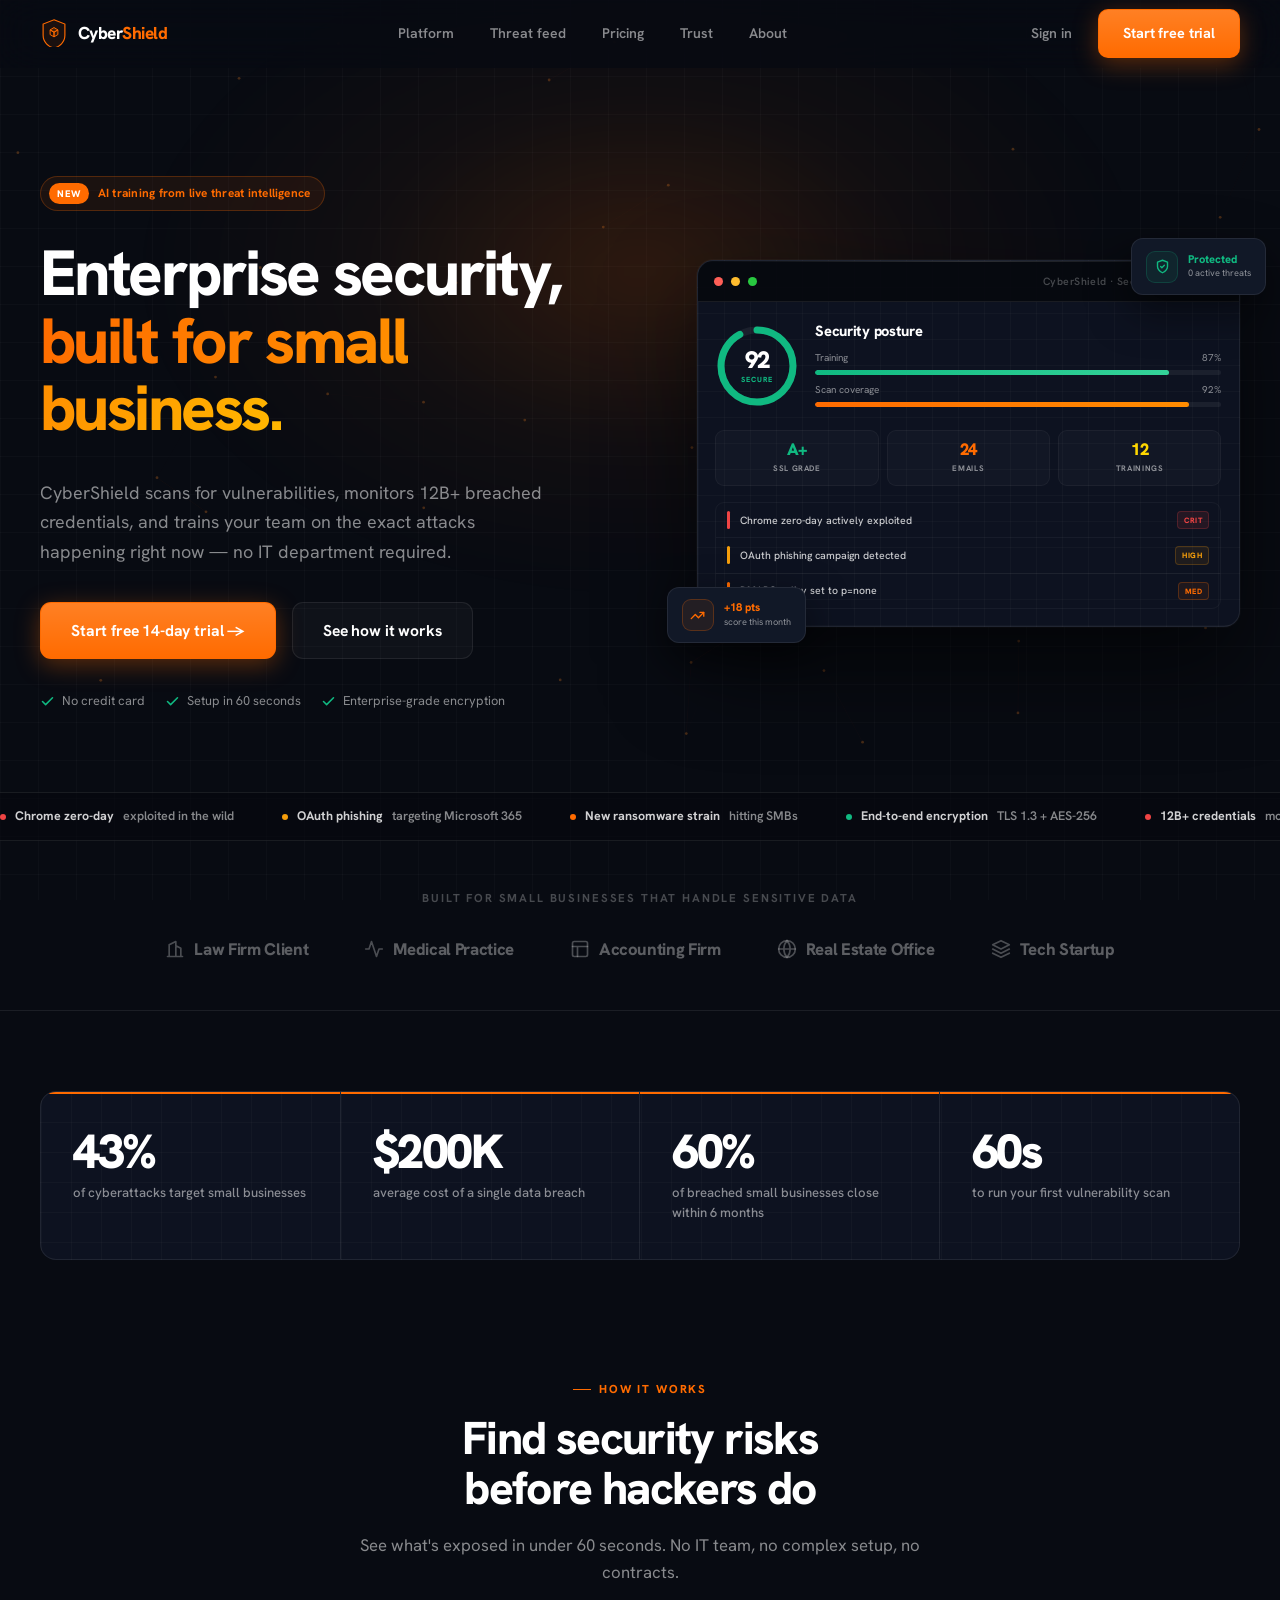
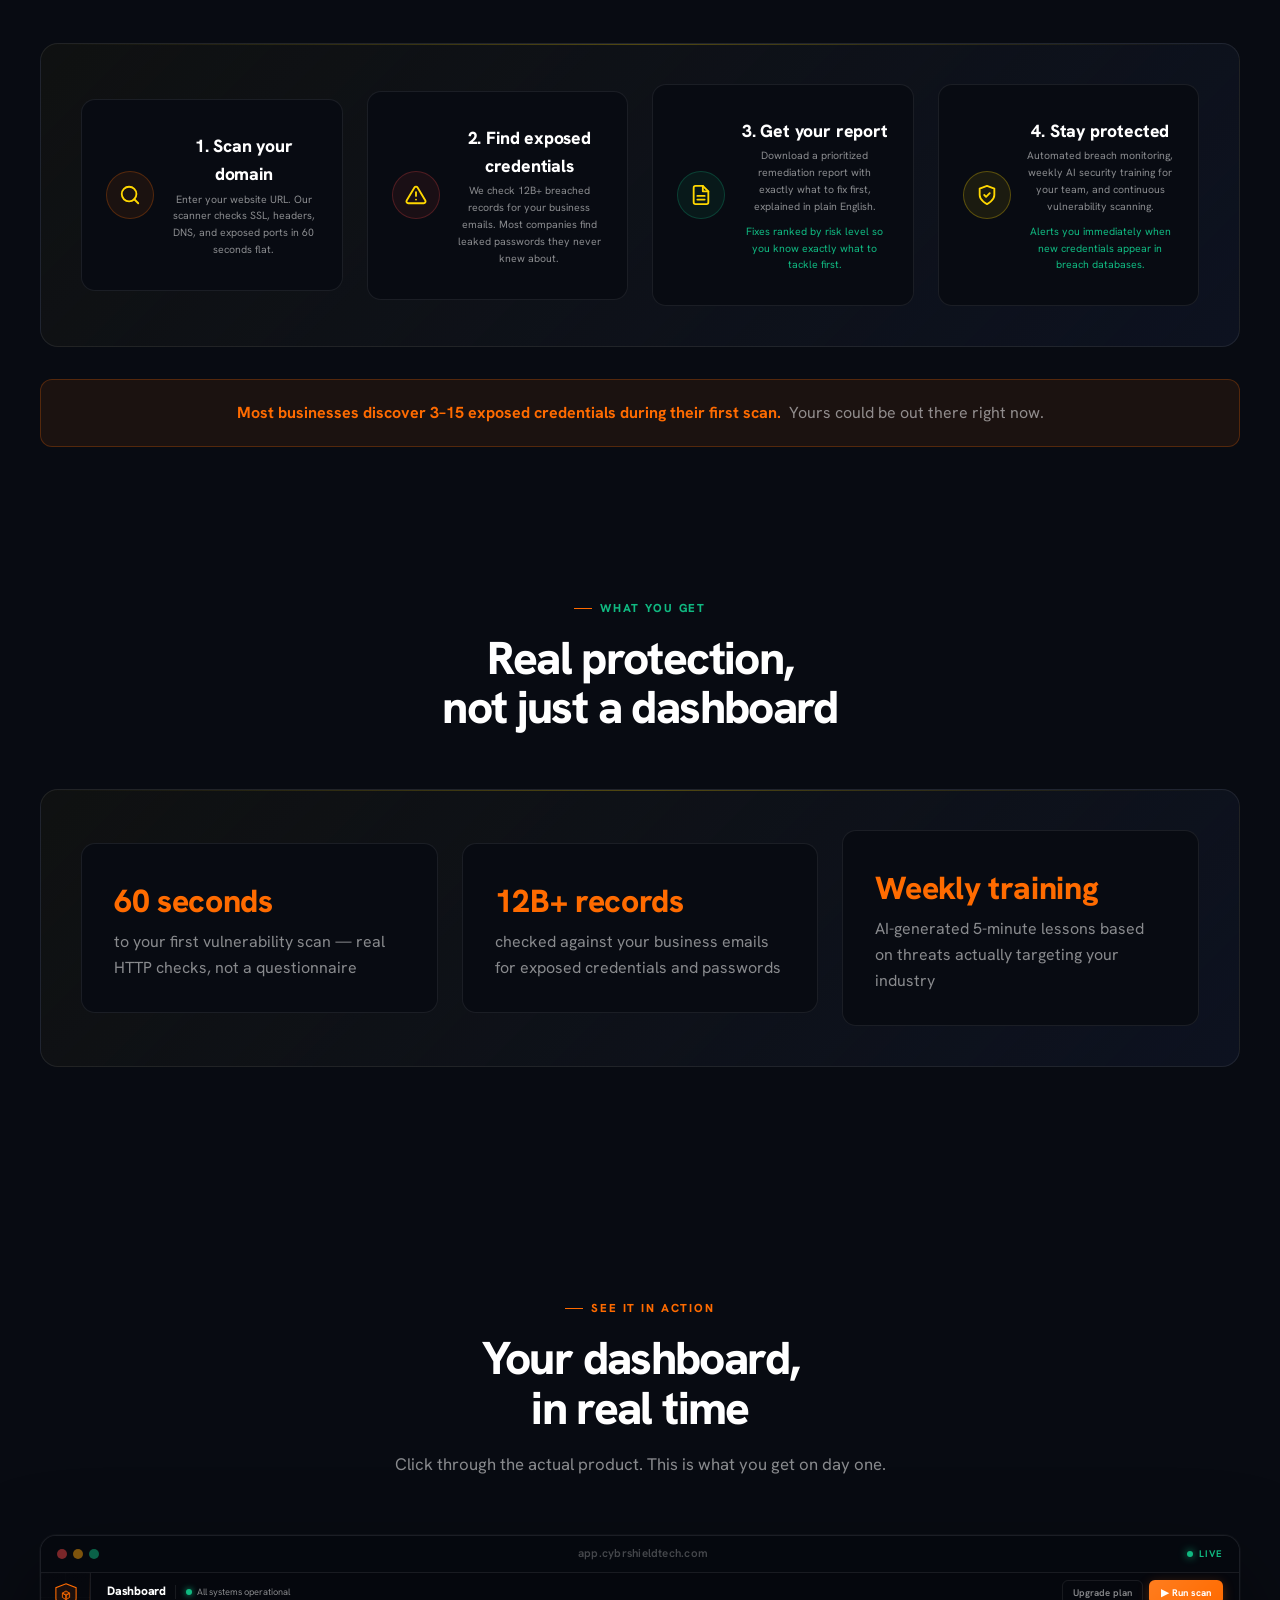
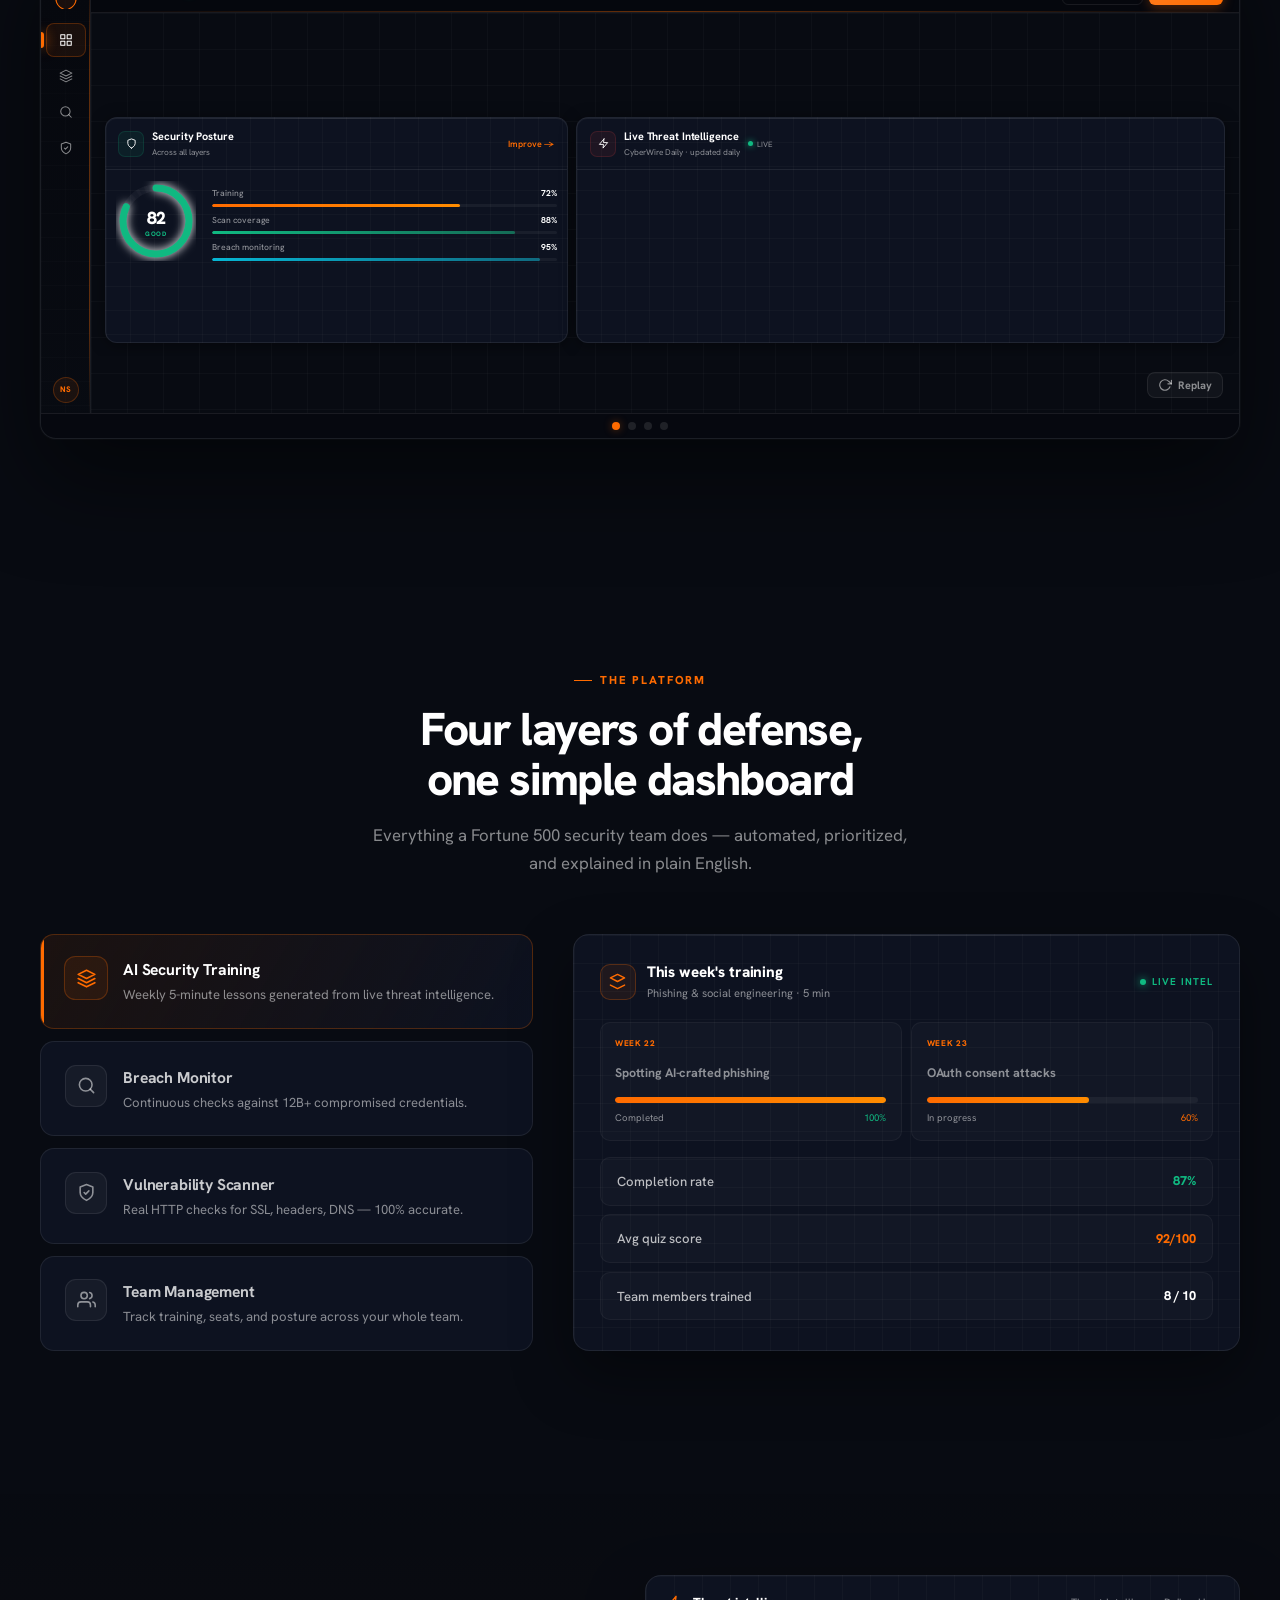
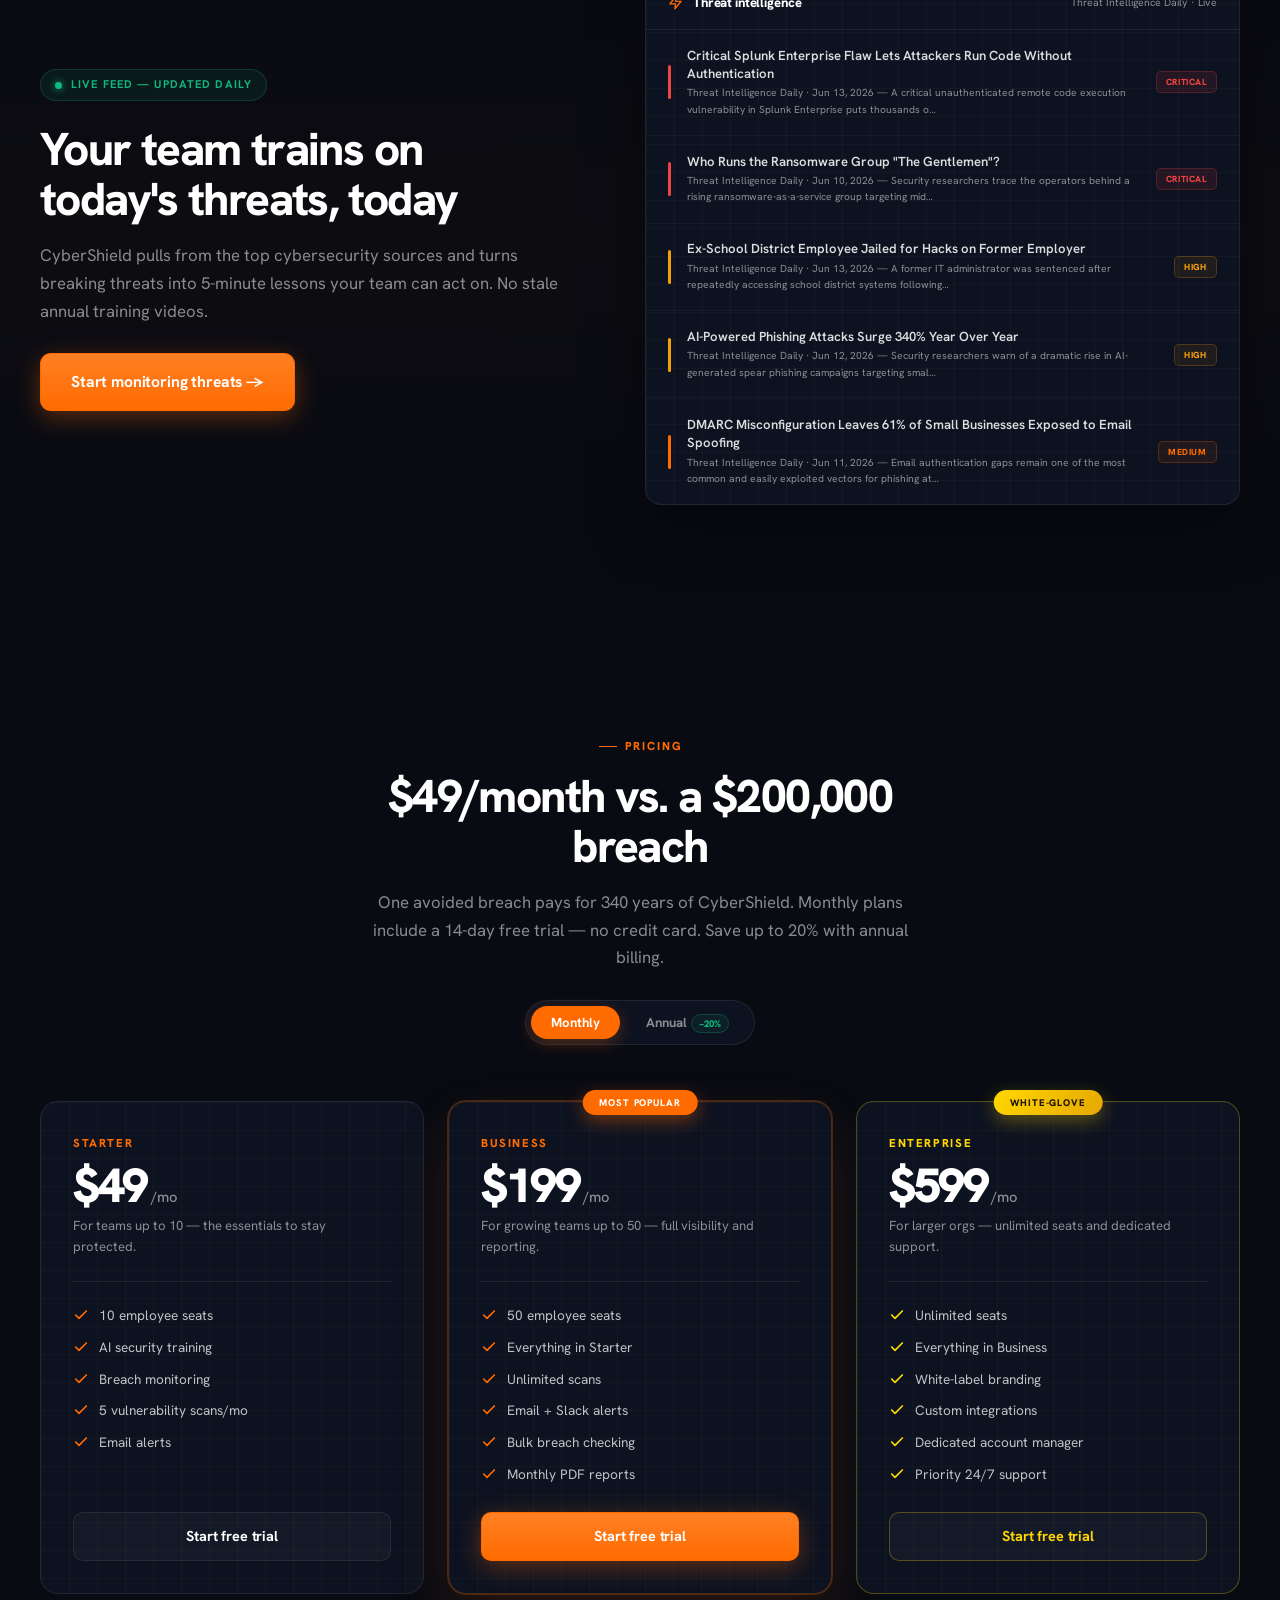
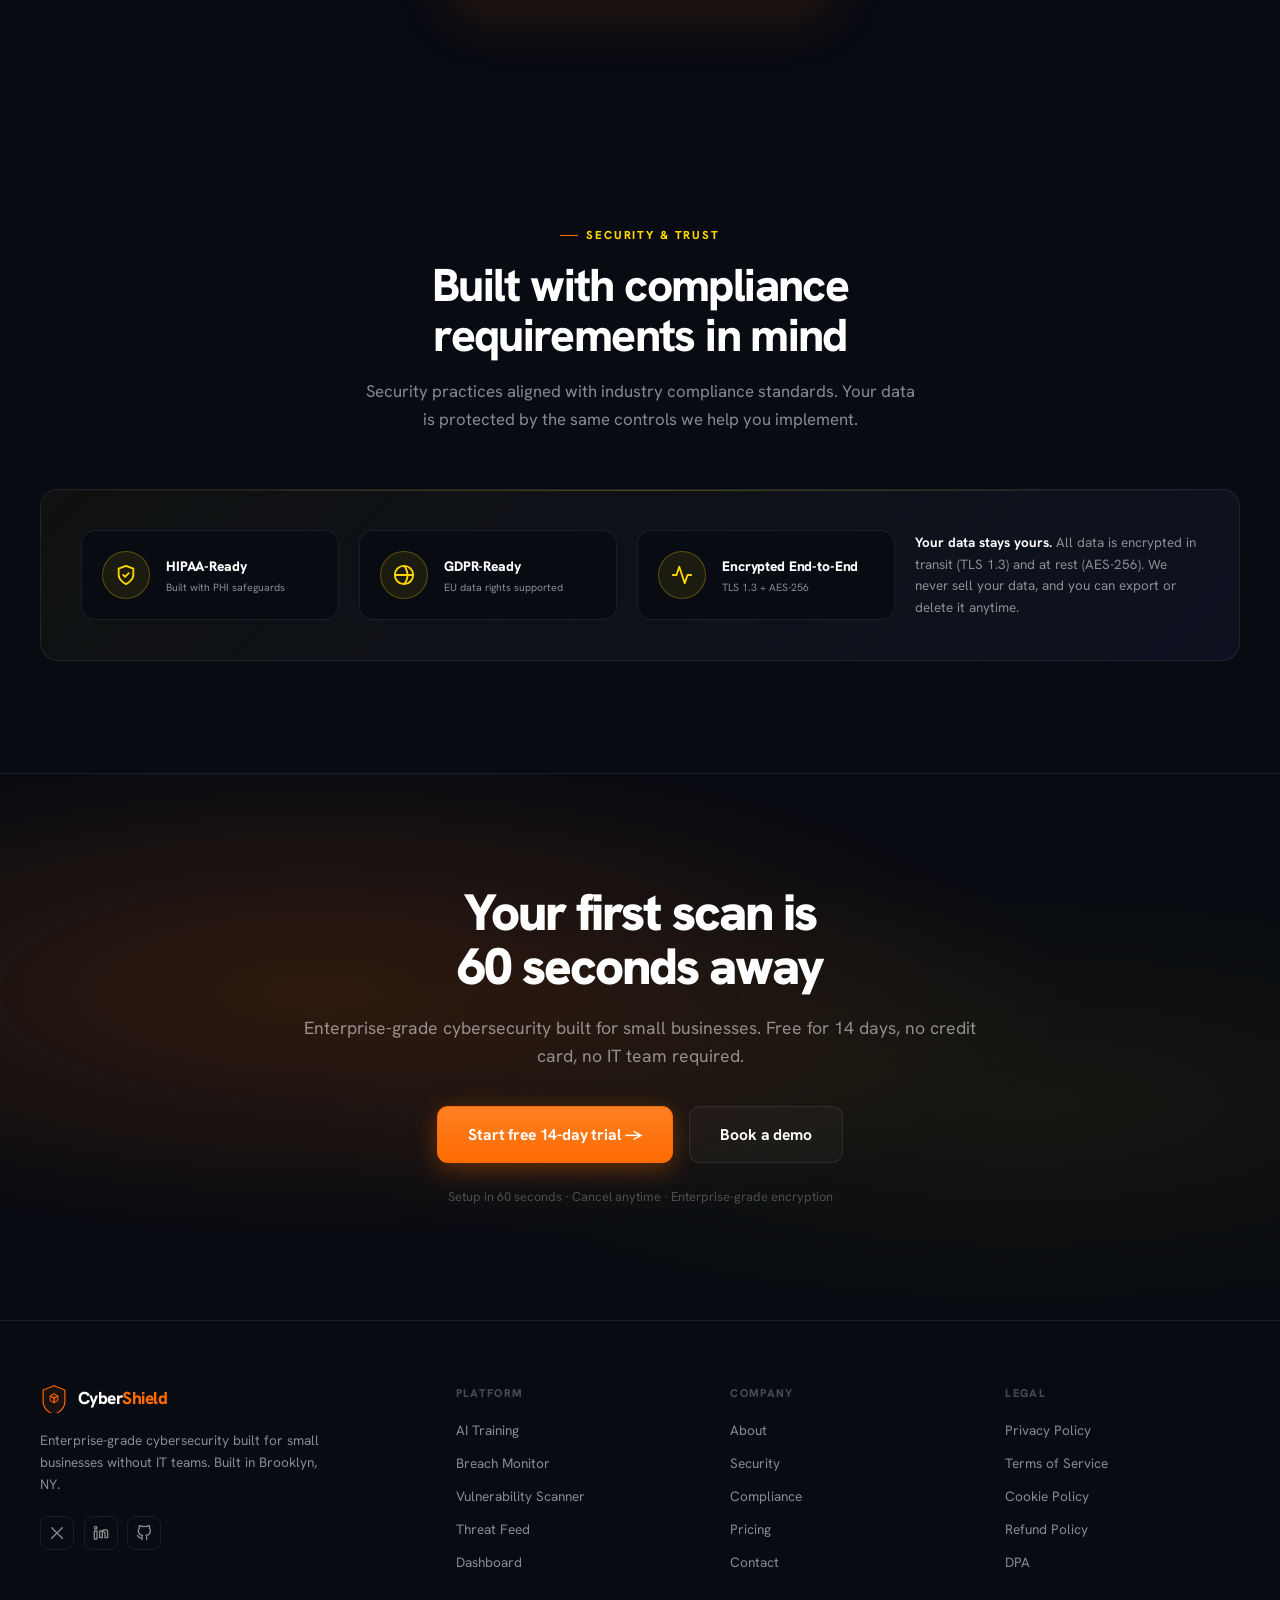
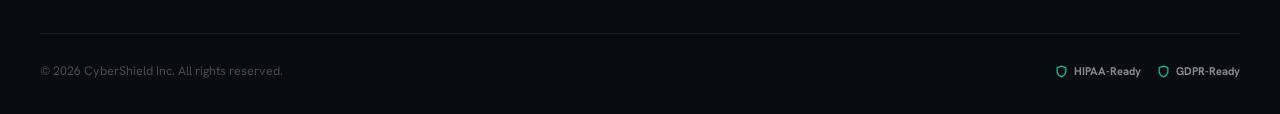
==== commit 27c2bfe2: "Rebuild demo walkthrough to match app.html dashboard design CSS, HTML, and JS all rebuilt: mini side" ====
--- a/index.html
+++ b/index.html
@@ -325,8 +325,8 @@
 .mm-close svg{width:20px;height:20px;stroke:currentColor;fill:none;stroke-width:2;stroke-linecap:round}
 
 /* ── LIVE DEMO ── */
-.demo-frame{position:relative;border:1px solid var(--border);border-radius:16px;overflow:hidden;background:var(--bg2);box-shadow:0 40px 90px rgba(0,0,0,0.5),0 0 0 1px rgba(255,255,255,0.03)}
-.demo-chrome{display:flex;align-items:center;gap:.75rem;padding:.55rem 1rem;background:rgba(6,8,14,0.9);border-bottom:1px solid var(--border)}
+.demo-frame{position:relative;border:1px solid var(--border);border-radius:16px;overflow:hidden;background:var(--bg);box-shadow:0 40px 90px rgba(0,0,0,0.5),0 0 0 1px rgba(255,255,255,0.03);font-size:13px}
+.demo-chrome{display:flex;align-items:center;gap:.75rem;padding:.55rem 1rem;background:rgba(6,8,14,0.95);border-bottom:1px solid var(--border)}
 .demo-dots{display:flex;gap:6px}
 .demo-dots span{width:10px;height:10px;border-radius:50%;background:rgba(255,255,255,0.08)}
 .demo-dots span:first-child{background:rgba(239,68,68,0.5)}
@@ -335,119 +335,181 @@
 .demo-url{flex:1;text-align:center;font-size:.72rem;color:var(--dim);font-weight:600;letter-spacing:.02em}
 .demo-live{display:flex;align-items:center;gap:6px;font-size:.6rem;font-weight:700;text-transform:uppercase;letter-spacing:.1em;color:var(--green)}
 .demo-live .d{width:6px;height:6px;border-radius:50%;background:var(--green);animation:pulse 2s infinite;box-shadow:0 0 8px var(--green)}
-/* tabs */
-.demo-tabs{display:flex;gap:0;border-bottom:1px solid var(--border);background:rgba(6,8,14,0.5)}
-.demo-tab{flex:1;display:flex;align-items:center;justify-content:center;gap:6px;padding:.7rem .5rem;font-size:.74rem;font-weight:700;color:var(--dim);cursor:pointer;border-bottom:2px solid transparent;transition:all .25s var(--ease);white-space:nowrap;position:relative}
-.demo-tab svg{width:14px;height:14px;stroke:currentColor;fill:none;stroke-width:2;stroke-linecap:round;stroke-linejoin:round;flex-shrink:0}
-.demo-tab:hover{color:var(--muted);background:rgba(255,255,255,0.02)}
-.demo-tab.active{color:var(--orange);border-bottom-color:var(--orange);background:rgba(255,107,0,0.04)}
-/* body */
-.demo-body{padding:1.5rem 2rem;min-height:360px;position:relative;overflow:hidden}
-.demo-screen{position:absolute;inset:0;padding:1.5rem 2rem;opacity:0;transform:translateX(30px);transition:opacity .45s var(--ease),transform .45s var(--ease);pointer-events:none}
+@keyframes blink{0%,100%{opacity:1}50%{opacity:0}}
+@keyframes spin{to{transform:rotate(360deg)}}
+@keyframes pulse{0%,100%{opacity:1;transform:scale(1)}50%{opacity:.4;transform:scale(1.7)}}
+
+/* app layout inside demo */
+.d-app{display:flex;min-height:440px;overflow:hidden}
+
+/* mini sidebar — matches app.html sidebar */
+.d-sidebar{width:50px;background:linear-gradient(180deg,rgba(6,8,14,0.99),rgba(8,11,18,0.98));border-right:1px solid var(--border);display:flex;flex-direction:column;align-items:center;padding:10px 0;gap:2px;position:relative;flex-shrink:0}
+.d-sidebar::before{content:'';position:absolute;inset:0;background-image:linear-gradient(var(--grid-line) 1px,transparent 1px),linear-gradient(90deg,var(--grid-line) 1px,transparent 1px);background-size:24px 24px;pointer-events:none;opacity:.6}
+.d-sidebar::after{content:'';position:absolute;top:0;right:0;bottom:0;width:1px;background:linear-gradient(to bottom,transparent,rgba(255,107,0,0.35) 20%,rgba(255,107,0,0.35) 80%,transparent);z-index:1}
+.d-sidebar-logo{width:26px;height:26px;margin-bottom:12px;flex-shrink:0;position:relative;z-index:2}
+.d-sidebar-logo svg{width:100%;height:100%}
+.d-snav{display:flex;flex-direction:column;gap:2px;width:100%;padding:0 5px;position:relative;z-index:2}
+.d-snav-item{width:40px;height:34px;border-radius:8px;display:flex;align-items:center;justify-content:center;color:var(--muted);border:1px solid transparent;position:relative;cursor:pointer;transition:all .2s var(--ease)}
+.d-snav-item svg{width:14px;height:14px;stroke:currentColor;fill:none;stroke-width:1.75;stroke-linecap:round;stroke-linejoin:round}
+.d-snav-item.active{color:var(--text);background:var(--orange-dim);border-color:var(--orange-border)}
+.d-snav-item.active::before{content:'';position:absolute;left:-6px;top:50%;transform:translateY(-50%);width:3px;height:16px;background:var(--orange);border-radius:0 3px 3px 0;box-shadow:0 0 12px var(--orange),0 0 24px rgba(255,107,0,0.3)}
+.d-sidebar-av{width:26px;height:26px;border-radius:50%;background:var(--orange-dim);border:1.5px solid var(--orange-border);display:flex;align-items:center;justify-content:center;font-size:.5rem;font-weight:800;color:var(--orange);margin-top:auto;position:relative;z-index:2}
+
+/* main area */
+.d-main{flex:1;display:flex;flex-direction:column;overflow:hidden;min-width:0}
+.d-topbar{height:40px;background:rgba(6,8,14,0.97);backdrop-filter:blur(20px);border-bottom:1px solid var(--border);display:flex;align-items:center;padding:0 1rem;gap:.6rem;flex-shrink:0;position:relative}
+.d-topbar::after{content:'';position:absolute;bottom:0;left:0;right:0;height:1px;background:linear-gradient(90deg,transparent,rgba(255,107,0,0.4) 50%,transparent)}
+.d-tb-title{font-size:.76rem;font-weight:800;color:var(--text);letter-spacing:-0.02em}
+.d-tb-divider{width:1px;height:14px;background:var(--border);flex-shrink:0}
+.d-tb-status{display:flex;align-items:center;gap:5px;font-size:.58rem;color:var(--muted)}
+.d-tb-status .sdot{width:6px;height:6px;border-radius:50%;background:var(--green);box-shadow:0 0 6px var(--green);flex-shrink:0;animation:pulse 2.5s infinite}
+.d-tb-right{margin-left:auto;display:flex;align-items:center;gap:.4rem}
+.d-tb-btn{background:transparent;border:1px solid var(--border);border-radius:6px;padding:4px 10px;color:var(--muted);font-size:.6rem;font-weight:600;cursor:default;font-family:var(--font)}
+.d-tb-cta{background:var(--orange);color:#fff;border:none;border-radius:6px;padding:5px 12px;font-size:.6rem;font-weight:700;cursor:default;font-family:var(--font);box-shadow:0 3px 12px rgba(255,107,0,0.3);position:relative;overflow:hidden}
+.d-tb-cta::after{content:'';position:absolute;inset:0;background:linear-gradient(135deg,rgba(255,255,255,0.12),transparent)}
+
+/* content area — grid-line background like app.html */
+.d-content{flex:1;overflow:hidden;background:var(--bg);position:relative;padding:0;background-image:linear-gradient(var(--grid-line) 1px,transparent 1px),linear-gradient(90deg,var(--grid-line) 1px,transparent 1px);background-size:36px 36px}
+
+/* screens */
+.demo-screen{position:absolute;inset:0;padding:.85rem;opacity:0;transform:translateX(30px);transition:opacity .4s var(--ease),transform .4s var(--ease);pointer-events:none;overflow-y:auto;overflow-x:hidden}
 .demo-screen.active{opacity:1;transform:translateX(0);pointer-events:auto;position:relative}
-@keyframes blink{0%,100%{opacity:1}50%{opacity:0}}
-/* indicators */
-.demo-indicators{display:flex;align-items:center;justify-content:center;gap:8px;padding:.6rem 0;background:rgba(6,8,14,0.5);border-top:1px solid var(--border)}
+
+/* indicators & replay */
+.demo-indicators{display:flex;align-items:center;justify-content:center;gap:8px;padding:.5rem 0;background:rgba(6,8,14,0.6);border-top:1px solid var(--border)}
 .demo-dot-ind{width:8px;height:8px;border-radius:50%;background:rgba(255,255,255,0.1);transition:all .3s;cursor:pointer}
 .demo-dot-ind.active{background:var(--orange);box-shadow:0 0 8px rgba(255,107,0,0.4)}
-.demo-replay{position:absolute;bottom:2rem;right:1rem;display:flex;align-items:center;gap:6px;background:rgba(255,255,255,0.04);border:1px solid var(--border);border-radius:8px;padding:6px 12px;font-size:.72rem;font-weight:700;color:var(--muted);cursor:pointer;font-family:var(--font);transition:all .2s;z-index:5}
+.demo-replay{position:absolute;bottom:2.5rem;right:1rem;display:flex;align-items:center;gap:6px;background:rgba(255,255,255,0.04);border:1px solid var(--border);border-radius:8px;padding:5px 10px;font-size:.68rem;font-weight:700;color:var(--muted);cursor:pointer;font-family:var(--font);transition:all .2s;z-index:5}
 .demo-replay:hover{background:rgba(255,255,255,0.08);color:var(--text);border-color:rgba(255,255,255,0.15)}
 
-/* ── screen 1: dashboard ── */
-.ds-topbar{display:flex;align-items:center;gap:.75rem;margin-bottom:1.25rem}
-.ds-avatar{width:32px;height:32px;border-radius:9px;background:var(--orange-dim);border:1px solid var(--orange-border);display:flex;align-items:center;justify-content:center;font-size:.7rem;font-weight:800;color:var(--orange)}
-.ds-welcome{flex:1}
-.ds-welcome .t{font-size:.9rem;font-weight:700}
-.ds-welcome .s{font-size:.7rem;color:var(--muted)}
-.ds-kpis{display:grid;grid-template-columns:repeat(4,1fr);gap:.6rem;margin-bottom:1.25rem}
-.ds-kpi{background:rgba(255,255,255,0.025);border:1px solid var(--border2);border-radius:10px;padding:.75rem .6rem;text-align:center;opacity:0;transform:translateY(8px);transition:all .4s var(--ease)}
-.ds-kpi.in{opacity:1;transform:translateY(0)}
-.ds-kpi .v{font-size:1.3rem;font-weight:900;letter-spacing:-0.03em;line-height:1}
-.ds-kpi .k{font-size:.52rem;font-weight:700;text-transform:uppercase;letter-spacing:.08em;color:var(--muted);margin-top:5px}
-.ds-grid{display:grid;grid-template-columns:1fr 1fr;gap:.75rem}
-.ds-card{background:rgba(255,255,255,0.02);border:1px solid var(--border2);border-radius:10px;padding:.85rem;opacity:0;transform:translateY(8px);transition:all .4s var(--ease)}
-.ds-card.in{opacity:1;transform:translateY(0)}
-.ds-card-head{font-size:.68rem;font-weight:800;text-transform:uppercase;letter-spacing:.08em;color:var(--muted);margin-bottom:.6rem}
-.ds-score-row{display:flex;align-items:center;gap:.75rem}
-.ds-ring{width:56px;height:56px;flex-shrink:0}
-.ds-ring-num{font-size:1.15rem;font-weight:900;line-height:1}
-.ds-ring-lbl{font-size:.42rem;font-weight:800;text-transform:uppercase;letter-spacing:.08em;color:var(--green);margin-top:1px}
-.ds-bars{flex:1;display:flex;flex-direction:column;gap:5px}
-.ds-bar-row{display:flex;align-items:center;gap:6px;font-size:.6rem;color:var(--muted)}
-.ds-bar-row .lbl{width:52px;text-align:right;font-weight:600;flex-shrink:0}
-.ds-bar{flex:1;height:4px;background:rgba(255,255,255,0.05);border-radius:3px;overflow:hidden}
-.ds-bar i{display:block;height:100%;border-radius:3px;width:0;transition:width 1.2s var(--ease)}
-.ds-activity .ds-arow{display:flex;align-items:center;gap:.5rem;padding:.4rem 0;border-bottom:1px solid var(--border2);font-size:.7rem}
-.ds-activity .ds-arow:last-child{border-bottom:none}
-.ds-arow .dot{width:5px;height:5px;border-radius:50%;flex-shrink:0}
-.ds-arow .txt{flex:1;color:rgba(255,255,255,0.7);font-weight:500}
-.ds-arow .time{color:var(--dim);font-size:.6rem;font-weight:600}
-
-/* ── screen 2: scanner ── */
-.demo-input-row{display:flex;gap:.75rem;align-items:center}
-.demo-input-field{flex:1;background:rgba(255,255,255,0.04);border:1px solid var(--border);border-radius:10px;padding:.7rem 1rem;font-size:.92rem;font-family:var(--font);color:var(--text);font-weight:600;letter-spacing:-0.01em;min-height:44px;display:flex;align-items:center}
-.demo-input-field .cursor{display:inline-block;width:2px;height:1.1em;background:var(--orange);animation:blink 1s step-end infinite;margin-left:1px;vertical-align:text-bottom}
-.demo-scan-btn{background:var(--orange);color:#fff;border:none;padding:.7rem 1.3rem;border-radius:10px;font-size:.82rem;font-weight:700;font-family:var(--font);cursor:default;white-space:nowrap;box-shadow:0 4px 16px rgba(255,107,0,0.3)}
-.scan-phase{margin-top:1rem}
-.demo-scan-status{display:flex;align-items:center;gap:.6rem;margin-bottom:1rem}
-.demo-spinner{width:18px;height:18px;border:2.5px solid rgba(255,107,0,0.15);border-top-color:var(--orange);border-radius:50%;animation:spin .8s linear infinite}
-.demo-scan-txt{font-size:.88rem;font-weight:600;color:var(--muted)}
-.demo-scan-txt b{color:var(--text)}
-.demo-checks{display:flex;flex-direction:column;gap:.45rem;margin-bottom:1rem}
-.demo-check{display:flex;align-items:center;gap:.5rem;font-size:.78rem;color:var(--muted);font-weight:500;opacity:0.3;transition:all .35s var(--ease)}
-.demo-check.done{opacity:1;color:var(--green)}
-.demo-check.done .demo-check-dot{background:var(--green);box-shadow:0 0 6px rgba(16,185,129,0.4)}
-.demo-check-dot{width:7px;height:7px;border-radius:50%;background:rgba(255,255,255,0.1);transition:all .3s;flex-shrink:0}
-.demo-progress{height:3px;background:rgba(255,255,255,0.06);border-radius:3px;overflow:hidden}
-.demo-progress-bar{height:100%;width:0;background:linear-gradient(90deg,var(--orange),var(--orange2));border-radius:3px;transition:width .3s linear}
-.scan-results{margin-top:1rem}
-.scan-results-head{font-size:.68rem;font-weight:800;text-transform:uppercase;letter-spacing:.08em;color:var(--muted);margin-bottom:.5rem}
-.demo-vuln{display:flex;align-items:center;gap:.6rem;padding:.5rem .7rem;background:rgba(255,255,255,0.02);border:1px solid var(--border2);border-radius:8px;margin-bottom:.4rem;opacity:0;transform:translateY(6px);transition:all .35s var(--ease)}
-.demo-vuln.in{opacity:1;transform:translateY(0)}
-.demo-vuln-sev{width:3px;height:18px;border-radius:2px;flex-shrink:0}
-.demo-vuln-name{flex:1;font-size:.78rem;font-weight:600}
-.demo-vuln-badge{font-size:.56rem;font-weight:800;text-transform:uppercase;letter-spacing:.05em;padding:2px 7px;border-radius:4px}
-
-/* ── screen 3: breach ── */
-.breach-search{display:flex;align-items:center;gap:.6rem;margin-bottom:1rem}
-.breach-search-bar{flex:1;background:rgba(255,255,255,0.04);border:1px solid var(--border);border-radius:10px;padding:.65rem 1rem;font-size:.82rem;color:var(--text);font-weight:600;display:flex;align-items:center;gap:.5rem}
-.breach-search-bar svg{width:14px;height:14px;stroke:var(--dim);flex-shrink:0}
-.breach-status{font-size:.75rem;font-weight:700;display:flex;align-items:center;gap:.4rem;margin-bottom:1rem}
-.breach-cred{display:flex;align-items:center;gap:.75rem;padding:.6rem .8rem;background:rgba(239,68,68,0.04);border:1px solid rgba(239,68,68,0.12);border-radius:8px;margin-bottom:.4rem;opacity:0;transform:translateX(-10px);transition:all .4s var(--ease)}
-.breach-cred.in{opacity:1;transform:translateX(0)}
-.breach-cred-icon{width:28px;height:28px;border-radius:7px;background:rgba(239,68,68,0.1);display:flex;align-items:center;justify-content:center;flex-shrink:0}
-.breach-cred-icon svg{width:13px;height:13px;stroke:var(--red)}
-.breach-cred-info{flex:1;min-width:0}
-.breach-cred-email{font-size:.78rem;font-weight:700;white-space:nowrap;overflow:hidden;text-overflow:ellipsis}
-.breach-cred-meta{font-size:.6rem;color:var(--muted);margin-top:1px}
-.breach-cred-tag{font-size:.56rem;font-weight:800;text-transform:uppercase;letter-spacing:.05em;padding:2px 7px;border-radius:4px;background:rgba(239,68,68,0.12);color:var(--red);flex-shrink:0}
-.breach-summary{display:grid;grid-template-columns:repeat(3,1fr);gap:.5rem;margin-top:.75rem}
-.breach-summary-item{text-align:center;padding:.6rem;background:rgba(255,255,255,0.02);border:1px solid var(--border2);border-radius:8px;opacity:0;transition:opacity .4s var(--ease)}
-.breach-summary-item.in{opacity:1}
-.breach-summary-item .v{font-size:1.2rem;font-weight:900;letter-spacing:-0.03em}
-.breach-summary-item .k{font-size:.5rem;font-weight:700;text-transform:uppercase;letter-spacing:.08em;color:var(--muted);margin-top:3px}
-
-/* ── screen 4: training ── */
-.train-header{display:flex;align-items:center;gap:.6rem;margin-bottom:1rem}
-.train-header .ico{width:32px;height:32px;border-radius:9px;background:var(--orange-dim);border:1px solid var(--orange-border);display:flex;align-items:center;justify-content:center;flex-shrink:0}
-.train-header .ico svg{width:15px;height:15px;stroke:var(--orange)}
-.train-header .t{font-size:.88rem;font-weight:700}
-.train-header .s{font-size:.68rem;color:var(--muted)}
-.train-modules{display:grid;grid-template-columns:1fr 1fr;gap:.6rem;margin-bottom:1rem}
-.train-mod{background:rgba(255,255,255,0.025);border:1px solid var(--border2);border-radius:10px;padding:.8rem;opacity:0;transform:translateY(8px);transition:all .4s var(--ease)}
-.train-mod.in{opacity:1;transform:translateY(0)}
-.train-mod .week{font-size:.5rem;font-weight:800;text-transform:uppercase;letter-spacing:.08em;color:var(--orange);margin-bottom:.4rem}
-.train-mod .title{font-size:.78rem;font-weight:700;margin-bottom:.45rem;letter-spacing:-0.01em}
-.train-prog{height:5px;background:rgba(255,255,255,0.05);border-radius:4px;overflow:hidden;margin-bottom:.35rem}
-.train-prog i{display:block;height:100%;border-radius:4px;background:linear-gradient(90deg,var(--orange),var(--orange2));width:0;transition:width 1s var(--ease)}
-.train-mod .meta{display:flex;justify-content:space-between;font-size:.58rem;color:var(--muted)}
-.train-notifs{display:flex;flex-direction:column;gap:.4rem}
-.train-notif{display:flex;align-items:center;gap:.6rem;padding:.55rem .7rem;background:rgba(16,185,129,0.04);border:1px solid rgba(16,185,129,0.12);border-radius:8px;font-size:.72rem;opacity:0;transform:translateX(-10px);transition:all .4s var(--ease)}
-.train-notif.in{opacity:1;transform:translateX(0)}
-.train-notif .ni{width:24px;height:24px;border-radius:7px;background:rgba(16,185,129,0.1);display:flex;align-items:center;justify-content:center;flex-shrink:0}
-.train-notif .ni svg{width:12px;height:12px;stroke:var(--green)}
-.train-notif .nt{flex:1;color:rgba(255,255,255,0.75);font-weight:500}
-.train-notif .ntime{font-size:.58rem;color:var(--dim);font-weight:600;flex-shrink:0}
+/* ── cards — matching app.html .card exactly ── */
+.d-card{background-color:var(--bg2);background-image:linear-gradient(var(--grid-line) 1px,transparent 1px),linear-gradient(90deg,var(--grid-line) 1px,transparent 1px);background-size:24px 24px;border:1px solid var(--border);border-radius:12px;overflow:hidden;position:relative;box-shadow:0 2px 16px rgba(0,0,0,0.4),0 1px 0 rgba(255,255,255,0.04) inset}
+.d-card::before{content:'';position:absolute;top:0;left:0;right:0;height:1px;background:linear-gradient(90deg,transparent,rgba(255,255,255,0.08),transparent);pointer-events:none;z-index:2}
+.d-card-hd{padding:.6rem .8rem;border-bottom:1px solid var(--border);display:flex;align-items:center;gap:.5rem}
+.d-card-ico{width:26px;height:26px;border-radius:7px;display:flex;align-items:center;justify-content:center;flex-shrink:0}
+.d-card-ico svg{width:11px;height:11px;stroke:currentColor;fill:none;stroke-width:2;stroke-linecap:round;stroke-linejoin:round}
+.d-card-title{font-size:.68rem;font-weight:700;color:var(--text);letter-spacing:-0.01em}
+.d-card-sub{font-size:.52rem;color:var(--muted);margin-top:1px}
+.d-card-act{font-size:.56rem;color:var(--orange);font-weight:600;margin-left:auto;white-space:nowrap}
+.d-card-body{padding:.7rem .8rem}
+
+/* ── KPI cards — matching app.html .kpi with colored top stripes ── */
+.d-kpis{display:grid;grid-template-columns:repeat(4,1fr);gap:.5rem;margin-bottom:.65rem}
+.d-kpi{border:1px solid var(--border);border-radius:10px;padding:.65rem .55rem;position:relative;overflow:hidden;box-shadow:0 2px 12px rgba(0,0,0,0.35),0 1px 0 rgba(255,255,255,0.04) inset;background-size:20px 20px;opacity:0;transform:translateY(8px);transition:all .4s var(--ease)}
+.d-kpi.in{opacity:1;transform:translateY(0)}
+.d-kpi::before{content:'';position:absolute;top:0;left:0;right:0;height:1px;background:linear-gradient(90deg,transparent,rgba(255,255,255,0.06),transparent)}
+.d-kpi::after{content:'';position:absolute;top:0;left:0;right:0;height:3px;border-radius:10px 10px 0 0}
+.d-kpi.kg{background-color:var(--bg2);background-image:linear-gradient(145deg,rgba(16,185,129,0.06) 0%,transparent 55%),linear-gradient(var(--grid-line) 1px,transparent 1px),linear-gradient(90deg,var(--grid-line) 1px,transparent 1px)}
+.d-kpi.ko{background-color:var(--bg2);background-image:linear-gradient(145deg,rgba(255,107,0,0.06) 0%,transparent 55%),linear-gradient(var(--grid-line) 1px,transparent 1px),linear-gradient(90deg,var(--grid-line) 1px,transparent 1px)}
+.d-kpi.kr{background-color:var(--bg2);background-image:linear-gradient(145deg,rgba(239,68,68,0.06) 0%,transparent 55%),linear-gradient(var(--grid-line) 1px,transparent 1px),linear-gradient(90deg,var(--grid-line) 1px,transparent 1px)}
+.d-kpi.ky{background-color:var(--bg2);background-image:linear-gradient(145deg,rgba(245,158,11,0.06) 0%,transparent 55%),linear-gradient(var(--grid-line) 1px,transparent 1px),linear-gradient(90deg,var(--grid-line) 1px,transparent 1px)}
+.d-kpi.kg::after{background:linear-gradient(90deg,var(--green),rgba(16,185,129,0.1),transparent)}
+.d-kpi.ko::after{background:linear-gradient(90deg,var(--orange),rgba(255,107,0,0.1),transparent)}
+.d-kpi.kr::after{background:linear-gradient(90deg,var(--red),rgba(239,68,68,0.1),transparent)}
+.d-kpi.ky::after{background:linear-gradient(90deg,var(--yellow),rgba(245,158,11,0.1),transparent)}
+.d-kpi-eye{font-size:.48rem;font-weight:700;text-transform:uppercase;letter-spacing:.1em;color:var(--muted);margin-bottom:.4rem;display:flex;align-items:center;gap:4px}
+.d-kpi-eye svg{width:9px;height:9px;stroke:currentColor;fill:none;stroke-width:2.5;stroke-linecap:round;stroke-linejoin:round}
+.d-kpi-val{font-size:1.5rem;font-weight:900;letter-spacing:-0.05em;line-height:1;margin-bottom:3px;font-variant-numeric:tabular-nums}
+.d-kpi-val.vg{color:var(--green)}.d-kpi-val.vo{color:var(--orange)}.d-kpi-val.vr{color:var(--red)}.d-kpi-val.vy{color:var(--yellow)}
+.d-kpi-foot{font-size:.48rem;color:var(--muted);font-weight:500}
+
+/* ── Score ring — matching app.html ring ── */
+.d-score-wrap{padding:.65rem;display:flex;align-items:center;gap:1rem}
+.d-ring-pos{position:relative;flex-shrink:0}
+.d-ring-center{position:absolute;inset:0;display:flex;flex-direction:column;align-items:center;justify-content:center}
+.d-ring-num{font-size:1.1rem;font-weight:900;letter-spacing:-0.05em;line-height:1;color:var(--text);font-variant-numeric:tabular-nums}
+.d-ring-lbl{font-size:.4rem;font-weight:800;letter-spacing:.1em;text-transform:uppercase;margin-top:2px}
+.d-score-info{flex:1;display:flex;flex-direction:column;gap:.45rem}
+.d-sbar{display:flex;flex-direction:column;gap:3px}
+.d-sbar-top{display:flex;justify-content:space-between;align-items:center}
+.d-sbar-lbl{font-size:.54rem;color:var(--muted);font-weight:500}
+.d-sbar-pct{font-size:.54rem;font-weight:700;color:var(--text);font-variant-numeric:tabular-nums}
+.d-sbar-track{height:3px;background:rgba(255,255,255,0.05);border-radius:3px;overflow:hidden}
+.d-sbar-fill{height:100%;border-radius:3px;width:0;transition:width 1.2s var(--ease)}
+
+/* ── Activity items — matching app.html .act-item ── */
+.d-act{display:flex;align-items:flex-start;gap:.6rem;padding:.45rem .7rem;border-bottom:1px solid var(--border2)}
+.d-act:last-child{border-bottom:none}
+.d-act-dot{width:6px;height:6px;border-radius:50%;flex-shrink:0;margin-top:4px}
+.d-act-txt{font-size:.62rem;color:rgba(255,255,255,0.68);line-height:1.4}
+.d-act-time{font-size:.5rem;color:var(--muted);margin-top:1px}
+
+/* ── Stat cards — matching app.html .t-stat ── */
+.d-stats{display:grid;grid-template-columns:repeat(3,1fr);gap:.5rem;margin-bottom:.65rem}
+.d-stat{background-color:var(--bg2);background-image:linear-gradient(var(--grid-line) 1px,transparent 1px),linear-gradient(90deg,var(--grid-line) 1px,transparent 1px);background-size:20px 20px;border:1px solid var(--border);border-radius:10px;padding:.55rem .65rem;display:flex;align-items:center;gap:.45rem;position:relative;overflow:hidden;box-shadow:0 2px 12px rgba(0,0,0,0.35),0 1px 0 rgba(255,255,255,0.04) inset;opacity:0;transform:translateY(8px);transition:all .4s var(--ease)}
+.d-stat.in{opacity:1;transform:translateY(0)}
+.d-stat::after{content:'';position:absolute;top:0;left:0;right:0;height:2px;border-radius:10px 10px 0 0}
+.d-stat:nth-child(1)::after{background:linear-gradient(90deg,var(--orange),rgba(255,107,0,0.1),transparent)}
+.d-stat:nth-child(2)::after{background:linear-gradient(90deg,var(--red),rgba(239,68,68,0.1),transparent)}
+.d-stat:nth-child(3)::after{background:linear-gradient(90deg,var(--green),rgba(16,185,129,0.1),transparent)}
+.d-stat-ico{width:28px;height:28px;border-radius:8px;display:flex;align-items:center;justify-content:center;flex-shrink:0}
+.d-stat-ico svg{width:12px;height:12px;stroke:currentColor;fill:none;stroke-width:2;stroke-linecap:round;stroke-linejoin:round}
+.d-stat-val{font-size:1.1rem;font-weight:900;color:var(--text);letter-spacing:-0.04em;line-height:1;font-variant-numeric:tabular-nums}
+.d-stat-lbl{font-size:.5rem;color:var(--muted);margin-top:2px;font-weight:500}
+
+/* ── Scanner: form, steps, results — matching app.html ── */
+.d-f-group{display:flex;flex-direction:column;gap:4px;margin-bottom:.55rem}
+.d-f-label{font-size:.5rem;font-weight:700;color:var(--muted);text-transform:uppercase;letter-spacing:.1em}
+.d-f-input{background:rgba(255,255,255,0.03);border:1px solid var(--border);border-radius:8px;padding:7px 10px;color:var(--text);font-size:.72rem;font-family:var(--font);display:flex;align-items:center;min-height:32px;transition:border-color .15s}
+.d-f-input.focus{border-color:var(--orange);background:rgba(255,107,0,0.03);box-shadow:0 0 0 2px rgba(255,107,0,0.1)}
+.d-f-input .cursor{display:inline-block;width:2px;height:1em;background:var(--orange);animation:blink 1s step-end infinite;margin-left:1px;vertical-align:text-bottom}
+.d-run-btn{background:var(--orange);color:#fff;border:none;border-radius:8px;padding:8px 14px;font-size:.68rem;font-weight:700;font-family:var(--font);cursor:default;display:flex;align-items:center;gap:5px;justify-content:center;width:100%;box-shadow:0 3px 14px rgba(255,107,0,0.3);position:relative;overflow:hidden;letter-spacing:.01em}
+.d-run-btn::after{content:'';position:absolute;inset:0;background:linear-gradient(to bottom,rgba(255,255,255,0.1),transparent)}
+.d-run-btn svg{width:12px;height:12px;stroke:currentColor;fill:none;stroke-width:2;stroke-linecap:round;stroke-linejoin:round}
+.d-steps{display:flex;flex-direction:column;gap:.3rem;margin-bottom:.5rem}
+.d-step{display:flex;align-items:center;gap:7px;font-size:.62rem;color:var(--muted);font-weight:500;transition:color .2s}
+.d-step.done{color:rgba(255,255,255,0.75)}
+.d-step.active{color:var(--text)}
+.d-step-ico{width:18px;height:18px;border-radius:50%;border:1.5px solid currentColor;display:flex;align-items:center;justify-content:center;font-size:.44rem;font-weight:800;flex-shrink:0;transition:all .2s}
+.d-step.done .d-step-ico{background:var(--green);border-color:var(--green);color:#000;box-shadow:0 0 8px rgba(16,185,129,0.4)}
+.d-step.active .d-step-ico{border-color:var(--orange);color:var(--orange);animation:spin .8s linear infinite}
+.d-prog{height:3px;background:rgba(255,255,255,0.05);overflow:hidden;border-radius:2px;margin-bottom:.5rem}
+.d-prog-fill{height:100%;background:linear-gradient(90deg,var(--orange),var(--orange2));width:0;transition:width .3s;box-shadow:0 0 6px rgba(255,107,0,0.3)}
+.d-scan-sum{display:flex;gap:.4rem;margin-top:.5rem}
+.d-scan-sum-item{flex:1;background:rgba(255,255,255,0.02);border:1px solid var(--border2);border-radius:7px;padding:.45rem;text-align:center}
+.d-scan-sum-val{font-size:.95rem;font-weight:900;letter-spacing:-0.04em;font-variant-numeric:tabular-nums}
+.d-scan-sum-lbl{font-size:.44rem;font-weight:700;text-transform:uppercase;letter-spacing:.08em;color:var(--muted);margin-top:2px}
+.d-r-row{display:flex;align-items:center;justify-content:space-between;gap:.4rem;padding:.45rem .6rem;background:rgba(255,255,255,0.02);border-radius:7px;border:1px solid var(--border2);margin-bottom:.25rem;opacity:0;transform:translateY(5px);transition:all .3s var(--ease)}
+.d-r-row.in{opacity:1;transform:translateY(0)}
+.d-r-key{font-size:.6rem;font-weight:600;color:var(--muted)}
+.d-r-val{font-size:.6rem;font-weight:700;text-align:right}
+.d-r-val.pass{color:var(--green)}.d-r-val.fail{color:var(--red)}.d-r-val.warn{color:var(--yellow)}
+.d-badge{font-size:.46rem;font-weight:800;padding:2px 6px;border-radius:4px;white-space:nowrap;text-transform:uppercase;letter-spacing:.06em}
+
+/* ── Breach — matching app.html breach page ── */
+.d-breach-banner{background:linear-gradient(135deg,rgba(239,68,68,0.06),var(--bg2));border:1px solid rgba(239,68,68,0.15);border-radius:10px;padding:.55rem .7rem;display:flex;align-items:flex-start;gap:.45rem;margin-bottom:.55rem}
+.d-breach-banner-ico{width:26px;height:26px;background:rgba(239,68,68,0.08);border:1px solid rgba(239,68,68,0.2);border-radius:7px;display:flex;align-items:center;justify-content:center;flex-shrink:0}
+.d-breach-banner-ico svg{width:12px;height:12px;stroke:var(--red);fill:none;stroke-width:2;stroke-linecap:round;stroke-linejoin:round}
+.d-breach-row{display:flex;align-items:center;gap:.55rem;padding:.4rem .6rem;background:rgba(255,255,255,0.02);border:1px solid var(--border2);border-radius:7px;margin-bottom:.25rem;opacity:0;transform:translateY(5px);transition:all .3s var(--ease)}
+.d-breach-row.in{opacity:1;transform:translateY(0)}
+.d-breach-dot{width:6px;height:6px;border-radius:50%;flex-shrink:0}
+.d-breach-email{font-size:.62rem;font-weight:700;flex:1;min-width:0;overflow:hidden;text-overflow:ellipsis;white-space:nowrap}
+.d-breach-src{font-size:.48rem;color:var(--muted);margin-top:1px}
+.d-breach-tag{font-size:.46rem;font-weight:800;text-transform:uppercase;letter-spacing:.05em;padding:2px 6px;border-radius:4px;flex-shrink:0}
+.d-breach-sum{display:flex;gap:.4rem;margin-top:.5rem}
+.d-breach-sum-item{flex:1;background:rgba(255,255,255,0.02);border:1px solid var(--border2);border-radius:7px;padding:.4rem;text-align:center;opacity:0;transition:opacity .4s var(--ease)}
+.d-breach-sum-item.in{opacity:1}
+.d-breach-sum-item .v{font-size:.95rem;font-weight:900;letter-spacing:-0.03em}
+.d-breach-sum-item .k{font-size:.44rem;font-weight:700;text-transform:uppercase;letter-spacing:.08em;color:var(--muted);margin-top:2px}
+
+/* ── Training — matching app.html .t-mod modules ── */
+.d-tmods{display:grid;grid-template-columns:repeat(3,1fr);gap:.5rem;margin-bottom:.5rem}
+.d-tmod{background-color:var(--bg2);background-image:linear-gradient(var(--grid-line) 1px,transparent 1px),linear-gradient(90deg,var(--grid-line) 1px,transparent 1px);background-size:20px 20px;border:1px solid var(--border);border-radius:10px;overflow:hidden;box-shadow:0 2px 12px rgba(0,0,0,0.35);opacity:0;transform:translateY(8px);transition:all .4s var(--ease)}
+.d-tmod.in{opacity:1;transform:translateY(0)}
+.d-tmod-img{height:44px;position:relative;overflow:hidden}
+.d-tmod-ov{position:absolute;inset:0;background:linear-gradient(to bottom,transparent 20%,var(--bg2) 100%)}
+.d-tmod-week{position:absolute;top:5px;left:5px;background:var(--orange);color:#fff;font-size:.42rem;font-weight:800;padding:2px 6px;border-radius:3px;text-transform:uppercase;letter-spacing:.08em;box-shadow:0 2px 8px rgba(255,107,0,0.4)}
+.d-tmod-body{padding:.45rem .55rem}
+.d-tmod-title{font-size:.62rem;font-weight:700;color:var(--text);margin-bottom:3px;letter-spacing:-0.01em;line-height:1.3}
+.d-tmod-desc{font-size:.5rem;color:var(--muted);line-height:1.5;margin-bottom:.4rem}
+.d-tmod-prog{height:3px;background:rgba(255,255,255,0.05);border-radius:2px;overflow:hidden;margin-bottom:3px}
+.d-tmod-prog-fill{height:100%;background:linear-gradient(90deg,var(--orange),var(--orange2));border-radius:2px;width:0;transition:width 1s var(--ease)}
+.d-tmod-meta{display:flex;justify-content:space-between;font-size:.46rem;color:var(--muted)}
+.d-intel{background:linear-gradient(135deg,rgba(255,107,0,0.07),var(--bg2));border:1px solid var(--orange-border);border-radius:10px;padding:.45rem .6rem;display:flex;align-items:center;gap:.4rem}
+.d-intel-ico{width:24px;height:24px;background:var(--orange-dim);border:1px solid var(--orange-border);border-radius:7px;display:flex;align-items:center;justify-content:center;flex-shrink:0}
+.d-intel-ico svg{width:11px;height:11px;stroke:var(--orange);fill:none;stroke-width:2;stroke-linecap:round;stroke-linejoin:round}
+.d-intel-txt{font-size:.58rem;font-weight:600;color:var(--text)}
+.d-intel-sub{font-size:.48rem;color:var(--muted);margin-top:1px}
 
 @media(max-width:1000px){
   .hero-grid{grid-template-columns:1fr;gap:3rem}
@@ -477,17 +539,15 @@
   .foot-brand{grid-column:1/-1}
   .float-1,.float-2{display:none}
   .certs{padding:1.5rem}
-  .demo-body{padding:1.25rem 1rem;min-height:280px}
-  .demo-screen{padding:1.25rem 1rem}
-  .demo-tab span{display:none}
-  .demo-tab svg{width:16px;height:16px}
-  .ds-kpis{grid-template-columns:1fr 1fr}
-  .ds-grid{grid-template-columns:1fr}
-  .demo-input-row{flex-direction:column}
-  .demo-input-field{width:100%}
-  .demo-scan-btn{width:100%;text-align:center;justify-content:center}
-  .train-modules{grid-template-columns:1fr}
-  .breach-summary{grid-template-columns:1fr 1fr 1fr}
+  .d-sidebar{display:none}
+  .d-app{min-height:340px}
+  .demo-screen{padding:.65rem}
+  .d-kpis{grid-template-columns:1fr 1fr}
+  .d-stats{grid-template-columns:1fr 1fr 1fr}
+  .d-tmods{grid-template-columns:1fr 1fr}
+  .d-score-wrap{flex-direction:column;gap:.5rem}
+  .d-scan-sum{flex-direction:column}
+  .d-breach-sum{flex-direction:row}
 }
 </style>
 </head>
@@ -718,181 +778,218 @@
         <div class="demo-url">app.cybrshieldtech.com</div>
         <div class="demo-live"><div class="d"></div>Live</div>
       </div>
-      <!-- tabs -->
-      <div class="demo-tabs" id="demo-tabs">
-        <div class="demo-tab active" data-screen="0" onclick="demoGoTo(0)">
-          <svg viewBox="0 0 24 24"><rect x="3" y="3" width="18" height="18" rx="2"/><path d="M3 9h18M9 21V9"/></svg>
-          <span>Dashboard</span>
-        </div>
-        <div class="demo-tab" data-screen="1" onclick="demoGoTo(1)">
-          <svg viewBox="0 0 24 24"><path d="M12 22s8-4 8-10V5l-8-3-8 3v7c0 6 8 10 8 10z"/><path d="m9 12 2 2 4-4"/></svg>
-          <span>Scanner</span>
-        </div>
-        <div class="demo-tab" data-screen="2" onclick="demoGoTo(2)">
-          <svg viewBox="0 0 24 24"><circle cx="11" cy="11" r="8"/><path d="m21 21-4.35-4.35"/></svg>
-          <span>Breach Monitor</span>
-        </div>
-        <div class="demo-tab" data-screen="3" onclick="demoGoTo(3)">
-          <svg viewBox="0 0 24 24"><path d="M12 2L2 7l10 5 10-5-10-5z"/><path d="M2 17l10 5 10-5"/><path d="M2 12l10 5 10-5"/></svg>
-          <span>AI Training</span>
-        </div>
-      </div>
-
-      <div class="demo-body">
-        <!-- SCREEN 0: Dashboard -->
-        <div class="demo-screen active" id="dscr-0">
-          <div class="ds-topbar">
-            <div class="ds-avatar">NS</div>
-            <div class="ds-welcome"><div class="t">Welcome back, Njiru</div><div class="s">Last login: 2 hours ago</div></div>
-            <div class="demo-live" style="font-size:.58rem"><div class="d"></div>All systems normal</div>
+
+      <div class="d-app">
+        <!-- mini sidebar — matching app.html sidebar -->
+        <div class="d-sidebar">
+          <div class="d-sidebar-logo"><svg viewBox="0 0 30 36" fill="none"><path d="M15 1L29 6.5V21C29 30 22 35.5 15 37.5C8 35.5 1 30 1 21V6.5L15 1Z" fill="rgba(255,107,0,0.08)" stroke="#FF6B00" stroke-width="1.5"/><path d="M15 11L20 14L15 17L10 14Z" fill="rgba(255,107,0,0.2)" stroke="#FF6B00" stroke-width="1.25" stroke-linejoin="round"/><path d="M10 14L15 17V23L10 20Z" stroke="#FF6B00" stroke-width="1.25" stroke-linejoin="round"/><path d="M20 14L15 17V23L20 20Z" fill="rgba(255,107,0,0.1)" stroke="#FF6B00" stroke-width="1.25" stroke-linejoin="round"/></svg></div>
+          <div class="d-snav">
+            <div class="d-snav-item active" id="dn-0" onclick="demoGoTo(0)"><svg viewBox="0 0 24 24"><rect x="3" y="3" width="7" height="7"/><rect x="14" y="3" width="7" height="7"/><rect x="14" y="14" width="7" height="7"/><rect x="3" y="14" width="7" height="7"/></svg></div>
+            <div class="d-snav-item" id="dn-1" onclick="demoGoTo(3)"><svg viewBox="0 0 24 24"><path d="M12 2L2 7l10 5 10-5-10-5z"/><path d="M2 17l10 5 10-5"/><path d="M2 12l10 5 10-5"/></svg></div>
+            <div class="d-snav-item" id="dn-2" onclick="demoGoTo(2)"><svg viewBox="0 0 24 24"><circle cx="11" cy="11" r="8"/><path d="m21 21-4.35-4.35"/></svg></div>
+            <div class="d-snav-item" id="dn-3" onclick="demoGoTo(1)"><svg viewBox="0 0 24 24"><path d="M12 22s8-4 8-10V5l-8-3-8 3v7c0 6 8 10 8 10z"/><path d="m9 12 2 2 4-4"/></svg></div>
           </div>
-          <div class="ds-kpis">
-            <div class="ds-kpi" id="dk-0"><div class="v" style="color:var(--green)" id="dk-score">0</div><div class="k">Security Score</div></div>
-            <div class="ds-kpi" id="dk-1"><div class="v" style="color:var(--red)" id="dk-exposed">0</div><div class="k">Exposed Creds</div></div>
-            <div class="ds-kpi" id="dk-2"><div class="v" style="color:var(--yellow)" id="dk-vulns">0</div><div class="k">Vulnerabilities</div></div>
-            <div class="ds-kpi" id="dk-3"><div class="v" style="color:var(--cyan)" id="dk-trained">0<small style="font-size:.6rem;color:var(--muted)">/10</small></div><div class="k">Team Trained</div></div>
+          <div class="d-sidebar-av">NS</div>
+        </div>
+
+        <div class="d-main">
+          <!-- topbar — matching app.html topbar -->
+          <div class="d-topbar">
+            <div class="d-tb-title" id="d-tb-title">Dashboard</div>
+            <div class="d-tb-divider"></div>
+            <div class="d-tb-status"><div class="sdot"></div>All systems operational</div>
+            <div class="d-tb-right">
+              <div class="d-tb-btn">Upgrade plan</div>
+              <div class="d-tb-cta">&#9654; Run scan</div>
+            </div>
           </div>
-          <div class="ds-grid">
-            <div class="ds-card" id="dk-card0">
-              <div class="ds-card-head">Security Posture</div>
-              <div class="ds-score-row">
-                <div class="ds-ring">
-                  <svg viewBox="0 0 56 56" width="56" height="56">
-                    <circle cx="28" cy="28" r="24" fill="none" stroke="rgba(255,255,255,0.05)" stroke-width="5"/>
-                    <circle cx="28" cy="28" r="24" fill="none" stroke="var(--green)" stroke-width="5" stroke-linecap="round" stroke-dasharray="150.8" stroke-dashoffset="150.8" transform="rotate(-90 28 28)" id="dk-ring"/>
-                  </svg>
-                  <div style="position:absolute;inset:0;display:flex;flex-direction:column;align-items:center;justify-content:center">
-                    <div class="ds-ring-num" id="dk-ring-num">0</div>
-                    <div class="ds-ring-lbl">GOOD</div>
+
+          <div class="d-content">
+            <!-- SCREEN 0: Dashboard -->
+            <div class="demo-screen active" id="dscr-0">
+              <div class="d-kpis">
+                <div class="d-kpi kg" id="dk-0">
+                  <div class="d-kpi-eye"><svg viewBox="0 0 24 24" stroke="var(--green)"><path d="M12 22s8-4 8-10V5l-8-3-8 3v7c0 6 8 10 8 10z"/></svg>Security Score</div>
+                  <div class="d-kpi-val vg" id="dk-score">—</div>
+                  <div class="d-kpi-foot">Calculating...</div>
+                </div>
+                <div class="d-kpi ko" id="dk-1">
+                  <div class="d-kpi-eye"><svg viewBox="0 0 24 24" stroke="var(--orange)"><path d="M12 2L2 7l10 5 10-5-10-5z"/></svg>Trainings Done</div>
+                  <div class="d-kpi-val vo" id="dk-trained">—</div>
+                  <div class="d-kpi-foot">Modules completed</div>
+                </div>
+                <div class="d-kpi kr" id="dk-2">
+                  <div class="d-kpi-eye"><svg viewBox="0 0 24 24" stroke="var(--red)"><circle cx="11" cy="11" r="8"/><path d="m21 21-4.35-4.35"/></svg>Breaches Found</div>
+                  <div class="d-kpi-val vr" id="dk-exposed">—</div>
+                  <div class="d-kpi-foot">Emails checked vs HIBP</div>
+                </div>
+                <div class="d-kpi ky" id="dk-3">
+                  <div class="d-kpi-eye"><svg viewBox="0 0 24 24" stroke="var(--yellow)"><path d="M12 22s8-4 8-10V5l-8-3-8 3v7c0 6 8 10 8 10z"/></svg>Scans This Month</div>
+                  <div class="d-kpi-val vy" id="dk-vulns">—</div>
+                  <div class="d-kpi-foot">Vulnerability scans</div>
+                </div>
+              </div>
+              <div style="display:grid;grid-template-columns:1fr 1.4fr;gap:.5rem">
+                <div class="d-card" id="dk-card0">
+                  <div class="d-card-hd">
+                    <div class="d-card-ico" style="background:rgba(16,185,129,0.08);border:1px solid rgba(16,185,129,0.15)"><svg viewBox="0 0 24 24" stroke="var(--green)"><path d="M12 22s8-4 8-10V5l-8-3-8 3v7c0 6 8 10 8 10z"/></svg></div>
+                    <div><div class="d-card-title">Security Posture</div><div class="d-card-sub">Across all layers</div></div>
+                    <div class="d-card-act">Improve →</div>
+                  </div>
+                  <div class="d-score-wrap">
+                    <div class="d-ring-pos">
+                      <svg width="80" height="80" viewBox="0 0 80 80">
+                        <circle cx="40" cy="40" r="33" fill="none" stroke="rgba(255,255,255,0.04)" stroke-width="7"/>
+                        <circle cx="40" cy="40" r="33" fill="none" stroke="rgba(255,255,255,0.02)" stroke-width="7" stroke-dasharray="3 5"/>
+                        <circle id="dk-ring" cx="40" cy="40" r="33" fill="none" stroke="var(--green)" stroke-width="7" stroke-linecap="round" stroke-dasharray="207.3" stroke-dashoffset="207.3" transform="rotate(-90 40 40)" style="transition:stroke-dashoffset 1.4s var(--ease);filter:drop-shadow(0 0 5px currentColor)"/>
+                      </svg>
+                      <div class="d-ring-center">
+                        <div class="d-ring-num" id="dk-ring-num">—</div>
+                        <div class="d-ring-lbl" id="dk-ring-lbl" style="color:var(--green)">—</div>
+                      </div>
+                    </div>
+                    <div class="d-score-info">
+                      <div class="d-sbar"><div class="d-sbar-top"><span class="d-sbar-lbl">Training</span><span class="d-sbar-pct" id="db-tp">0%</span></div><div class="d-sbar-track"><div class="d-sbar-fill" id="dbar-t" style="background:linear-gradient(90deg,var(--orange),var(--orange2))"></div></div></div>
+                      <div class="d-sbar"><div class="d-sbar-top"><span class="d-sbar-lbl">Scan coverage</span><span class="d-sbar-pct" id="db-sp">0%</span></div><div class="d-sbar-track"><div class="d-sbar-fill" id="dbar-s" style="background:linear-gradient(90deg,var(--green),rgba(16,185,129,0.5))"></div></div></div>
+                      <div class="d-sbar"><div class="d-sbar-top"><span class="d-sbar-lbl">Breach monitoring</span><span class="d-sbar-pct" id="db-bp">0%</span></div><div class="d-sbar-track"><div class="d-sbar-fill" id="dbar-b" style="background:linear-gradient(90deg,var(--cyan),rgba(6,182,212,0.5))"></div></div></div>
+                    </div>
                   </div>
                 </div>
-                <div class="ds-bars">
-                  <div class="ds-bar-row"><span class="lbl">Headers</span><div class="ds-bar"><i style="background:var(--green)" id="dbar-h"></i></div></div>
-                  <div class="ds-bar-row"><span class="lbl">SSL/TLS</span><div class="ds-bar"><i style="background:var(--green)" id="dbar-s"></i></div></div>
-                  <div class="ds-bar-row"><span class="lbl">DNS</span><div class="ds-bar"><i style="background:var(--yellow)" id="dbar-d"></i></div></div>
+                <div class="d-card" id="dk-card1">
+                  <div class="d-card-hd">
+                    <div class="d-card-ico" style="background:rgba(239,68,68,0.08);border:1px solid rgba(239,68,68,0.15)"><svg viewBox="0 0 24 24" stroke="var(--red)"><polygon points="13 2 3 14 12 14 11 22 21 10 12 10 13 2"/></svg></div>
+                    <div><div class="d-card-title">Live Threat Intelligence</div><div class="d-card-sub">CyberWire Daily · updated daily</div></div>
+                    <div style="display:flex;align-items:center;gap:4px"><div class="d" style="width:5px;height:5px;border-radius:50%;background:var(--green);animation:pulse 2.5s infinite;box-shadow:0 0 6px var(--green)"></div><span style="font-size:.48rem;color:var(--muted)">LIVE</span></div>
+                  </div>
+                  <div class="d-card-body" style="padding:0">
+                    <div class="d-act" id="da-0"><div class="d-act-dot" style="background:var(--red)"></div><div><div class="d-act-txt">Critical RCE in FortiGate firewalls — patch now</div><div class="d-act-time">2m ago</div></div></div>
+                    <div class="d-act" id="da-1"><div class="d-act-dot" style="background:var(--yellow)"></div><div><div class="d-act-txt">New phishing kit targets law firms via DocuSign</div><div class="d-act-time">1h ago</div></div></div>
+                    <div class="d-act" id="da-2"><div class="d-act-dot" style="background:var(--orange)"></div><div><div class="d-act-txt">Sarah M. completed phishing training</div><div class="d-act-time">3h ago</div></div></div>
+                    <div class="d-act" id="da-3"><div class="d-act-dot" style="background:var(--green)"></div><div><div class="d-act-txt">Weekly security report generated</div><div class="d-act-time">1d ago</div></div></div>
+                  </div>
                 </div>
               </div>
             </div>
-            <div class="ds-card" id="dk-card1">
-              <div class="ds-card-head">Recent Activity</div>
-              <div class="ds-activity">
-                <div class="ds-arow"><span class="dot" style="background:var(--green)"></span><span class="txt">Vulnerability scan completed</span><span class="time">2m ago</span></div>
-                <div class="ds-arow"><span class="dot" style="background:var(--red)"></span><span class="txt">3 new breached credentials</span><span class="time">1h ago</span></div>
-                <div class="ds-arow"><span class="dot" style="background:var(--orange)"></span><span class="txt">Sarah completed phishing training</span><span class="time">3h ago</span></div>
-                <div class="ds-arow"><span class="dot" style="background:var(--cyan)"></span><span class="txt">Weekly report generated</span><span class="time">1d ago</span></div>
+
+            <!-- SCREEN 1: Scanner -->
+            <div class="demo-screen" id="dscr-1">
+              <div class="d-stats">
+                <div class="d-stat" id="ss-0"><div class="d-stat-ico" style="background:var(--orange-dim);border:1px solid var(--orange-border)"><svg viewBox="0 0 24 24" stroke="var(--orange)"><path d="M12 22s8-4 8-10V5l-8-3-8 3v7c0 6 8 10 8 10z"/></svg></div><div><div class="d-stat-val" style="color:var(--orange)" id="ss-scans">0</div><div class="d-stat-lbl">Scans this month</div></div></div>
+                <div class="d-stat" id="ss-1"><div class="d-stat-ico" style="background:rgba(239,68,68,0.08);border:1px solid rgba(239,68,68,0.15)"><svg viewBox="0 0 24 24" stroke="var(--red)"><path d="M10.29 3.86L1.82 18a2 2 0 0 0 1.71 3h16.94a2 2 0 0 0 1.71-3L13.71 3.86a2 2 0 0 0-3.42 0z"/></svg></div><div><div class="d-stat-val" style="color:var(--red)" id="ss-issues">0</div><div class="d-stat-lbl">Issues found</div></div></div>
+                <div class="d-stat" id="ss-2"><div class="d-stat-ico" style="background:rgba(16,185,129,0.08);border:1px solid rgba(16,185,129,0.15)"><svg viewBox="0 0 24 24" stroke="var(--green)"><polyline points="20 6 9 17 4 12"/></svg></div><div><div class="d-stat-val" style="color:var(--green)">100%</div><div class="d-stat-lbl">Real HTTP checks</div></div></div>
+              </div>
+              <div style="display:grid;grid-template-columns:1fr 1fr;gap:.5rem">
+                <div class="d-card">
+                  <div class="d-card-hd">
+                    <div class="d-card-ico" style="background:var(--orange-dim);border:1px solid var(--orange-border)"><svg viewBox="0 0 24 24" stroke="var(--orange)"><path d="M12 22s8-4 8-10V5l-8-3-8 3v7c0 6 8 10 8 10z"/></svg></div>
+                    <div><div class="d-card-title">Vulnerability Scan</div><div class="d-card-sub">Real HTTP checks · 100% accurate</div></div>
+                  </div>
+                  <div class="d-card-body">
+                    <div class="d-f-group"><div class="d-f-label">Target URL</div><div class="d-f-input" id="scan-type"><span class="cursor"></span></div></div>
+                    <div class="d-run-btn"><svg viewBox="0 0 24 24"><path d="M12 22s8-4 8-10V5l-8-3-8 3v7c0 6 8 10 8 10z"/></svg>Run vulnerability scan</div>
+                  </div>
+                  <div id="scan-phase" style="display:none;padding:0 .8rem .7rem">
+                    <div class="d-prog"><div class="d-prog-fill" id="scan-pbar"></div></div>
+                    <div class="d-steps">
+                      <div class="d-step" id="sc-0"><div class="d-step-ico">1</div>Checking SSL Certificate</div>
+                      <div class="d-step" id="sc-1"><div class="d-step-ico">2</div>Checking Security Headers</div>
+                      <div class="d-step" id="sc-2"><div class="d-step-ico">3</div>Checking DNS Configuration</div>
+                      <div class="d-step" id="sc-3"><div class="d-step-ico">4</div>Checking Cookie Security</div>
+                    </div>
+                  </div>
+                </div>
+                <div class="d-card">
+                  <div class="d-card-hd"><div class="d-card-title">Scan Results</div></div>
+                  <div class="d-card-body" id="scan-results">
+                    <div style="text-align:center;padding:1rem;color:var(--muted);font-size:.62rem">Enter a URL and run a scan to see results</div>
+                  </div>
+                  <div id="scan-results-data" style="display:none;padding:0 .8rem .7rem">
+                    <div class="d-scan-sum">
+                      <div class="d-scan-sum-item"><div class="d-scan-sum-val" style="color:var(--green)" id="sr-score">0</div><div class="d-scan-sum-lbl">Score</div></div>
+                      <div class="d-scan-sum-item"><div class="d-scan-sum-val" style="color:var(--red)" id="sr-issues">0</div><div class="d-scan-sum-lbl">Issues</div></div>
+                      <div class="d-scan-sum-item"><div class="d-scan-sum-val" style="color:var(--green)" id="sr-passed">0</div><div class="d-scan-sum-lbl">Passed</div></div>
+                    </div>
+                    <div class="d-r-row" id="sv-0"><div class="d-r-key">SSL Certificate</div><div class="d-r-val pass">✓ Valid</div></div>
+                    <div class="d-r-row" id="sv-1"><div class="d-r-key">Security Headers</div><div class="d-r-val warn">⚠ 2 missing</div></div>
+                    <div class="d-r-row" id="sv-2"><div class="d-r-key">DNS (SPF/DKIM)</div><div class="d-r-val pass">✓ Configured</div></div>
+                    <div class="d-r-row" id="sv-3"><div class="d-r-key">Cookie Security</div><div class="d-r-val fail">✗ Insecure</div></div>
+                  </div>
+                </div>
               </div>
             </div>
-          </div>
-        </div>
-
-        <!-- SCREEN 1: Scanner -->
-        <div class="demo-screen" id="dscr-1">
-          <div class="demo-input-row">
-            <div class="demo-input-field" id="scan-type"></div>
-            <button class="demo-scan-btn">Scan Now</button>
-          </div>
-          <div class="scan-phase" id="scan-phase" style="display:none">
-            <div class="demo-scan-status">
-              <div class="demo-spinner"></div>
-              <div class="demo-scan-txt">Scanning <b>example-law-firm.com</b></div>
+
+            <!-- SCREEN 2: Breach Monitor -->
+            <div class="demo-screen" id="dscr-2">
+              <div class="d-stats">
+                <div class="d-stat" id="bs-s0"><div class="d-stat-ico" style="background:rgba(239,68,68,0.08);border:1px solid rgba(239,68,68,0.15)"><svg viewBox="0 0 24 24" stroke="var(--red)"><circle cx="11" cy="11" r="8"/><path d="m21 21-4.35-4.35"/></svg></div><div><div class="d-stat-val" style="color:var(--red)" id="bs-checks">0</div><div class="d-stat-lbl">Emails checked</div></div></div>
+                <div class="d-stat" id="bs-s1"><div class="d-stat-ico" style="background:var(--orange-dim);border:1px solid var(--orange-border)"><svg viewBox="0 0 24 24" stroke="var(--orange)"><path d="M12 22s8-4 8-10V5l-8-3-8 3v7c0 6 8 10 8 10z"/></svg></div><div><div class="d-stat-val" style="color:var(--orange)" id="bs-found">0</div><div class="d-stat-lbl">Breaches found</div></div></div>
+                <div class="d-stat" id="bs-s2"><div class="d-stat-ico" style="background:rgba(16,185,129,0.08);border:1px solid rgba(16,185,129,0.15)"><svg viewBox="0 0 24 24" stroke="var(--green)"><polyline points="20 6 9 17 4 12"/></svg></div><div><div class="d-stat-val" style="color:var(--green)">12B+</div><div class="d-stat-lbl">Credentials database</div></div></div>
+              </div>
+              <div class="d-breach-banner">
+                <div class="d-breach-banner-ico"><svg viewBox="0 0 24 24"><circle cx="11" cy="11" r="8"/><path d="m21 21-4.35-4.35"/></svg></div>
+                <div><div style="font-size:.68rem;font-weight:700;color:var(--text)">Breach Monitor</div><div style="font-size:.52rem;color:var(--muted);line-height:1.5;margin-top:2px">Check any email against 12B+ breached credentials across 800+ known data breaches.</div></div>
+              </div>
+              <div style="display:grid;grid-template-columns:1fr 1fr;gap:.5rem">
+                <div class="d-card">
+                  <div class="d-card-hd">
+                    <div class="d-card-ico" style="background:rgba(239,68,68,0.08);border:1px solid rgba(239,68,68,0.15)"><svg viewBox="0 0 24 24" stroke="var(--red)"><circle cx="11" cy="11" r="8"/><path d="m21 21-4.35-4.35"/></svg></div>
+                    <div><div class="d-card-title">Check Email for Breaches</div><div class="d-card-sub">12B+ compromised credentials</div></div>
+                  </div>
+                  <div class="d-card-body">
+                    <div class="d-f-group"><div class="d-f-label">Email address</div><div class="d-f-input" id="breach-input"><span class="cursor"></span></div></div>
+                    <div class="d-run-btn"><svg viewBox="0 0 24 24"><circle cx="11" cy="11" r="8"/><path d="m21 21-4.35-4.35"/></svg>Check for breaches</div>
+                  </div>
+                </div>
+                <div class="d-card">
+                  <div class="d-card-hd"><div class="d-card-title">Results</div><div class="d-card-act" id="breach-pdf-btn" style="display:none">Download PDF</div></div>
+                  <div class="d-card-body" id="breach-results">
+                    <div style="text-align:center;padding:.8rem;color:var(--muted);font-size:.62rem">Enter an email to check for breaches</div>
+                  </div>
+                  <div id="breach-results-data" style="display:none;padding:0 .8rem .7rem">
+                    <div class="d-breach-row" id="bc-0"><div class="d-breach-dot" style="background:var(--red)"></div><div style="flex:1;min-width:0"><div class="d-breach-email">j.martinez@example-law-firm.com</div><div class="d-breach-src">LinkedIn · Jun 2024 · Password exposed</div></div><div class="d-breach-tag" style="background:rgba(239,68,68,0.1);color:var(--red)">Leaked</div></div>
+                    <div class="d-breach-row" id="bc-1"><div class="d-breach-dot" style="background:var(--red)"></div><div style="flex:1;min-width:0"><div class="d-breach-email">admin@example-law-firm.com</div><div class="d-breach-src">Collection #1 · Jan 2024 · Email + password</div></div><div class="d-breach-tag" style="background:rgba(239,68,68,0.1);color:var(--red)">Leaked</div></div>
+                    <div class="d-breach-row" id="bc-2"><div class="d-breach-dot" style="background:var(--orange)"></div><div style="flex:1;min-width:0"><div class="d-breach-email">receptionist@example-law-firm.com</div><div class="d-breach-src">Adobe · Oct 2023 · Password hash</div></div><div class="d-breach-tag" style="background:var(--orange-dim);color:var(--orange)">Hashed</div></div>
+                    <div class="d-breach-row" id="bc-3"><div class="d-breach-dot" style="background:var(--red)"></div><div style="flex:1;min-width:0"><div class="d-breach-email">billing@example-law-firm.com</div><div class="d-breach-src">Dropbox · Aug 2023 · Email + password</div></div><div class="d-breach-tag" style="background:rgba(239,68,68,0.1);color:var(--red)">Leaked</div></div>
+                    <div class="d-breach-sum">
+                      <div class="d-breach-sum-item" id="bs-0"><div class="v" style="color:var(--red)">7</div><div class="k">Credentials</div></div>
+                      <div class="d-breach-sum-item" id="bs-1"><div class="v" style="color:var(--yellow)">4</div><div class="k">Breach Sources</div></div>
+                      <div class="d-breach-sum-item" id="bs-2"><div class="v" style="color:var(--green)">3</div><div class="k">Unique Passwords</div></div>
+                    </div>
+                  </div>
+                </div>
+              </div>
             </div>
-            <div class="demo-checks">
-              <div class="demo-check" id="sc-0"><span class="demo-check-dot"></span>SSL &amp; TLS configuration</div>
-              <div class="demo-check" id="sc-1"><span class="demo-check-dot"></span>HTTP security headers</div>
-              <div class="demo-check" id="sc-2"><span class="demo-check-dot"></span>DNS &amp; email authentication</div>
-              <div class="demo-check" id="sc-3"><span class="demo-check-dot"></span>Open ports &amp; services</div>
-              <div class="demo-check" id="sc-4"><span class="demo-check-dot"></span>Dark web credential check</div>
+
+            <!-- SCREEN 3: AI Training -->
+            <div class="demo-screen" id="dscr-3">
+              <div class="d-stats">
+                <div class="d-stat" id="ts-0"><div class="d-stat-ico" style="background:var(--orange-dim);border:1px solid var(--orange-border)"><svg viewBox="0 0 24 24" stroke="var(--orange)"><path d="M12 2L2 7l10 5 10-5-10-5z"/><path d="M2 17l10 5 10-5"/><path d="M2 12l10 5 10-5"/></svg></div><div><div class="d-stat-val" style="color:var(--orange)" id="ts-done">0</div><div class="d-stat-lbl">Modules completed</div></div></div>
+                <div class="d-stat" id="ts-1"><div class="d-stat-ico" style="background:rgba(16,185,129,0.08);border:1px solid rgba(16,185,129,0.15)"><svg viewBox="0 0 24 24" stroke="var(--green)"><polyline points="20 6 9 17 4 12"/></svg></div><div><div class="d-stat-val" style="color:var(--green)">5 min</div><div class="d-stat-lbl">Per module · weekly</div></div></div>
+                <div class="d-stat" id="ts-2"><div class="d-stat-ico" style="background:rgba(245,158,11,0.08);border:1px solid rgba(245,158,11,0.15)"><svg viewBox="0 0 24 24" stroke="var(--yellow)"><polygon points="13 2 3 14 12 14 11 22 21 10 12 10 13 2"/></svg></div><div><div class="d-stat-val" style="color:var(--yellow)">Live</div><div class="d-stat-lbl">AI from CyberWire Daily</div></div></div>
+              </div>
+              <div class="d-tmods">
+                <div class="d-tmod" id="tm-0">
+                  <div class="d-tmod-img"><div style="position:absolute;inset:0;background:linear-gradient(135deg,#1a0505,#3d0a0a,#1a0505)"></div><div class="d-tmod-ov"></div><div class="d-tmod-week">WEEK 1</div></div>
+                  <div class="d-tmod-body"><div class="d-tmod-title">Phishing &amp; Social Engineering</div><div class="d-tmod-desc">Live threats from CyberWire Daily.</div><div class="d-tmod-prog"><div class="d-tmod-prog-fill" id="tp-0"></div></div><div class="d-tmod-meta"><span>0% complete</span><span>5 min</span></div></div>
+                </div>
+                <div class="d-tmod" id="tm-1">
+                  <div class="d-tmod-img"><div style="position:absolute;inset:0;background:linear-gradient(135deg,#050a1a,#0f1f40,#050a1a)"></div><div class="d-tmod-ov"></div><div class="d-tmod-week">WEEK 2</div></div>
+                  <div class="d-tmod-body"><div class="d-tmod-title">Password Security &amp; MFA</div><div class="d-tmod-desc">Strong passwords and multi-factor auth.</div><div class="d-tmod-prog"><div class="d-tmod-prog-fill" id="tp-1"></div></div><div class="d-tmod-meta"><span>0% complete</span><span>5 min</span></div></div>
+                </div>
+                <div class="d-tmod" id="tm-2">
+                  <div class="d-tmod-img"><div style="position:absolute;inset:0;background:linear-gradient(135deg,#1a0800,#3d1a00,#1a0800)"></div><div class="d-tmod-ov"></div><div class="d-tmod-week">WEEK 3</div></div>
+                  <div class="d-tmod-body"><div class="d-tmod-title">Ransomware Defense</div><div class="d-tmod-desc">Protect files, backups, and operations.</div><div class="d-tmod-prog"><div class="d-tmod-prog-fill" id="tp-2"></div></div><div class="d-tmod-meta"><span>0% complete</span><span>5 min</span></div></div>
+                </div>
+              </div>
+              <div class="d-intel">
+                <div class="d-intel-ico"><svg viewBox="0 0 24 24"><polygon points="13 2 3 14 12 14 11 22 21 10 12 10 13 2"/></svg></div>
+                <div><div class="d-intel-txt">Powered by live threat intelligence</div><div class="d-intel-sub">Every module generated fresh from CyberWire Daily</div></div>
+                <div style="display:flex;align-items:center;gap:4px;margin-left:auto;flex-shrink:0"><div class="d" style="width:5px;height:5px;border-radius:50%;background:var(--green);animation:pulse 2.5s infinite;box-shadow:0 0 6px var(--green)"></div><span style="font-size:.48rem;color:var(--muted)">Updated daily</span></div>
+              </div>
             </div>
-            <div class="demo-progress"><div class="demo-progress-bar" id="scan-pbar"></div></div>
-          </div>
-          <div class="scan-results" id="scan-results" style="display:none">
-            <div class="scan-results-head">Vulnerabilities Found</div>
-            <div class="demo-vuln" id="sv-0"><span class="demo-vuln-sev" style="background:var(--red)"></span><span class="demo-vuln-name">Dark Web Exposure — 7 credentials</span><span class="demo-vuln-badge" style="background:rgba(239,68,68,0.12);color:var(--red)">Critical</span></div>
-            <div class="demo-vuln" id="sv-1"><span class="demo-vuln-sev" style="background:var(--yellow)"></span><span class="demo-vuln-name">Missing X-Frame-Options header</span><span class="demo-vuln-badge" style="background:rgba(245,158,11,0.12);color:var(--yellow)">Medium</span></div>
-            <div class="demo-vuln" id="sv-2"><span class="demo-vuln-sev" style="background:var(--yellow)"></span><span class="demo-vuln-name">SSL: weak cipher suite detected</span><span class="demo-vuln-badge" style="background:rgba(245,158,11,0.12);color:var(--yellow)">Medium</span></div>
-            <div class="demo-vuln" id="sv-3"><span class="demo-vuln-sev" style="background:var(--orange)"></span><span class="demo-vuln-name">Port 8080 exposed to internet</span><span class="demo-vuln-badge" style="background:var(--orange-dim);color:var(--orange)">Low</span></div>
-          </div>
-        </div>
-
-        <!-- SCREEN 2: Breach Monitor -->
-        <div class="demo-screen" id="dscr-2">
-          <div class="breach-search">
-            <div class="breach-search-bar">
-              <svg viewBox="0 0 24 24" fill="none" stroke-width="2" stroke-linecap="round" stroke-linejoin="round"><circle cx="11" cy="11" r="8"/><path d="m21 21-4.35-4.35"/></svg>
-              <span id="breach-domain" style="color:var(--text);font-weight:600"></span>
-            </div>
-          </div>
-          <div class="breach-status" id="breach-status" style="display:none">
-            <span style="color:var(--red)">&#9679;</span> <span id="breach-count">0</span> exposed credentials found across <span id="breach-sources">0</span> breach databases
-          </div>
-          <div id="breach-list">
-            <div class="breach-cred" id="bc-0">
-              <div class="breach-cred-icon"><svg viewBox="0 0 24 24" fill="none" stroke-width="2" stroke-linecap="round" stroke-linejoin="round"><path d="M20 21v-2a4 4 0 00-4-4H8a4 4 0 00-4 4v2"/><circle cx="12" cy="7" r="4"/></svg></div>
-              <div class="breach-cred-info"><div class="breach-cred-email">j.martinez@example-law-firm.com</div><div class="breach-cred-meta">LinkedIn breach &middot; Jun 2024 &middot; Password exposed</div></div>
-              <div class="breach-cred-tag">Leaked</div>
-            </div>
-            <div class="breach-cred" id="bc-1">
-              <div class="breach-cred-icon"><svg viewBox="0 0 24 24" fill="none" stroke-width="2" stroke-linecap="round" stroke-linejoin="round"><path d="M20 21v-2a4 4 0 00-4-4H8a4 4 0 00-4 4v2"/><circle cx="12" cy="7" r="4"/></svg></div>
-              <div class="breach-cred-info"><div class="breach-cred-email">admin@example-law-firm.com</div><div class="breach-cred-meta">Collection #1 &middot; Jan 2024 &middot; Email + password</div></div>
-              <div class="breach-cred-tag">Leaked</div>
-            </div>
-            <div class="breach-cred" id="bc-2">
-              <div class="breach-cred-icon"><svg viewBox="0 0 24 24" fill="none" stroke-width="2" stroke-linecap="round" stroke-linejoin="round"><path d="M20 21v-2a4 4 0 00-4-4H8a4 4 0 00-4 4v2"/><circle cx="12" cy="7" r="4"/></svg></div>
-              <div class="breach-cred-info"><div class="breach-cred-email">receptionist@example-law-firm.com</div><div class="breach-cred-meta">Adobe breach &middot; Oct 2023 &middot; Password hash</div></div>
-              <div class="breach-cred-tag">Leaked</div>
-            </div>
-            <div class="breach-cred" id="bc-3">
-              <div class="breach-cred-icon"><svg viewBox="0 0 24 24" fill="none" stroke-width="2" stroke-linecap="round" stroke-linejoin="round"><path d="M20 21v-2a4 4 0 00-4-4H8a4 4 0 00-4 4v2"/><circle cx="12" cy="7" r="4"/></svg></div>
-              <div class="breach-cred-info"><div class="breach-cred-email">billing@example-law-firm.com</div><div class="breach-cred-meta">Dropbox breach &middot; Aug 2023 &middot; Email + password</div></div>
-              <div class="breach-cred-tag">Leaked</div>
-            </div>
-          </div>
-          <div class="breach-summary" id="breach-summary">
-            <div class="breach-summary-item" id="bs-0"><div class="v" style="color:var(--red)">7</div><div class="k">Credentials</div></div>
-            <div class="breach-summary-item" id="bs-1"><div class="v" style="color:var(--yellow)">4</div><div class="k">Breach Sources</div></div>
-            <div class="breach-summary-item" id="bs-2"><div class="v" style="color:var(--green)">3</div><div class="k">Unique Passwords</div></div>
-          </div>
-        </div>
-
-        <!-- SCREEN 3: AI Training -->
-        <div class="demo-screen" id="dscr-3">
-          <div class="train-header">
-            <div class="ico"><svg viewBox="0 0 24 24" fill="none" stroke-width="2" stroke-linecap="round" stroke-linejoin="round"><path d="M12 2L2 7l10 5 10-5-10-5z"/><path d="M2 17l10 5 10-5"/></svg></div>
-            <div><div class="t">This week's training</div><div class="s">Phishing &amp; social engineering &middot; 5 min</div></div>
-          </div>
-          <div class="train-modules">
-            <div class="train-mod" id="tm-0">
-              <div class="week">Week 24</div>
-              <div class="title">Spotting AI-crafted phishing emails</div>
-              <div class="train-prog"><i id="tp-0"></i></div>
-              <div class="meta"><span>Completed</span><span style="color:var(--green)">100%</span></div>
-            </div>
-            <div class="train-mod" id="tm-1">
-              <div class="week">Week 25</div>
-              <div class="title">OAuth consent screen attacks</div>
-              <div class="train-prog"><i id="tp-1"></i></div>
-              <div class="meta"><span>In progress</span><span style="color:var(--orange)">60%</span></div>
-            </div>
-          </div>
-          <div class="train-notifs">
-            <div class="train-notif" id="tn-0">
-              <div class="ni"><svg viewBox="0 0 24 24" fill="none" stroke-width="2.5" stroke-linecap="round" stroke-linejoin="round"><polyline points="20 6 9 17 4 12"/></svg></div>
-              <div class="nt">Sarah M. passed phishing simulation (scored 95%)</div>
-              <div class="ntime">2h ago</div>
-            </div>
-            <div class="train-notif" id="tn-1">
-              <div class="ni"><svg viewBox="0 0 24 24" fill="none" stroke-width="2.5" stroke-linecap="round" stroke-linejoin="round"><polyline points="20 6 9 17 4 12"/></svg></div>
-              <div class="nt">Mike R. completed Week 24 training module</div>
-              <div class="ntime">5h ago</div>
-            </div>
-            <div class="train-notif" id="tn-2">
-              <div class="ni"><svg viewBox="0 0 24 24" fill="none" stroke-width="2.5" stroke-linecap="round" stroke-linejoin="round"><polyline points="20 6 9 17 4 12"/></svg></div>
-              <div class="nt">Team average quiz score: 88/100 (+4 from last week)</div>
-              <div class="ntime">1d ago</div>
-            </div>
-          </div>
-        </div>
-      </div>
+          </div><!-- /d-content -->
+        </div><!-- /d-main -->
+      </div><!-- /d-app -->
 
       <!-- indicators + replay -->
       <div class="demo-indicators">
@@ -1503,26 +1600,23 @@
 
 // ── LIVE DEMO — MULTI-SCREEN WALKTHROUGH ──
 (function(){
-  const SCREENS=4, INTERVAL=5000, DOMAIN='example-law-firm.com';
+  const SCREENS=4, INTERVAL=5000, DOMAIN='example-law-firm.com', EMAIL='j.martinez@example-law-firm.com';
+  const TITLES=['Dashboard','Vulnerability Scanner','Breach Monitor','AI Security Training'];
+  const NAV_MAP=[0,3,2,1];
   let cur=0, timer=null, started=false, animTimers=[];
 
   function $(id){return document.getElementById(id)}
   function sleep(ms){return new Promise(r=>{const t=setTimeout(r,ms);animTimers.push(t)})}
-
   function clearAnims(){animTimers.forEach(clearTimeout);animTimers=[];}
 
   function activate(idx){
     clearAnims();
     cur=idx;
-    document.querySelectorAll('.demo-screen').forEach((s,i)=>{
-      s.classList.toggle('active',i===idx);
-    });
-    document.querySelectorAll('.demo-tab').forEach((t,i)=>{
-      t.classList.toggle('active',i===idx);
-    });
-    document.querySelectorAll('.demo-dot-ind').forEach((d,i)=>{
-      d.classList.toggle('active',i===idx);
-    });
+    document.querySelectorAll('.demo-screen').forEach((s,i)=>s.classList.toggle('active',i===idx));
+    document.querySelectorAll('.demo-dot-ind').forEach((d,i)=>d.classList.toggle('active',i===idx));
+    document.querySelectorAll('.d-snav-item').forEach(n=>n.classList.remove('active'));
+    var navIdx=NAV_MAP.indexOf(idx); if(navIdx>=0) $('dn-'+navIdx).classList.add('active');
+    $('d-tb-title').textContent=TITLES[idx];
     resetScreen(idx);
     animateScreen(idx);
   }
@@ -1535,34 +1629,36 @@
 
   function resetScreen(idx){
     if(idx===0){
-      $('dk-score').textContent='0';
-      $('dk-exposed').textContent='0';
-      $('dk-vulns').textContent='0';
-      $('dk-trained').innerHTML='0<small style="font-size:.6rem;color:var(--muted)">/10</small>';
-      $('dk-ring').style.strokeDashoffset='150.8';
-      $('dk-ring-num').textContent='0';
-      ['dbar-h','dbar-s','dbar-d'].forEach(id=>$(id).style.width='0');
-      document.querySelectorAll('.ds-arow').forEach(r=>r.style.opacity='0');
+      $('dk-score').textContent='—'; $('dk-exposed').textContent='—';
+      $('dk-vulns').textContent='—'; $('dk-trained').textContent='—';
+      $('dk-ring').style.strokeDashoffset='207.3'; $('dk-ring-num').textContent='—';
+      $('dk-ring-lbl').textContent='—';
+      ['dbar-t','dbar-s','dbar-b'].forEach(id=>{$(id).style.width='0';$(id).style.transition='none';});
+      ['db-tp','db-sp','db-bp'].forEach(id=>$(id).textContent='0%');
+      document.querySelectorAll('.d-act').forEach(r=>{r.style.opacity='0';r.style.transform='translateX(12px)';});
     }
     if(idx===1){
       $('scan-type').innerHTML='<span class="cursor"></span>';
       $('scan-phase').style.display='none';
-      $('scan-results').style.display='none';
-      $('scan-pbar').style.width='0';
-      for(let i=0;i<5;i++) $('sc-'+i).classList.remove('done');
-      for(let i=0;i<4;i++){$('sv-'+i).style.opacity='0';$('sv-'+i).style.transform='translateY(8px)';}
+      $('scan-results').innerHTML='<div style="text-align:center;padding:1rem;color:var(--muted);font-size:.62rem">Enter a URL and run a scan to see results</div>';
+      $('scan-results-data').style.display='none';
+      $('scan-pbar').style.width='0'; $('scan-pbar').style.transition='none';
+      $('ss-scans').textContent='0'; $('ss-issues').textContent='0';
+      for(let i=0;i<4;i++){$('sc-'+i).classList.remove('done');$('sc-'+i).classList.remove('active');}
+      for(let i=0;i<4;i++){var v=$('sv-'+i);v.style.opacity='0';v.style.transform='translateY(6px)';}
     }
     if(idx===2){
-      $('breach-domain').textContent='';
-      $('breach-status').style.display='none';
-      for(let i=0;i<4;i++){$('bc-'+i).style.opacity='0';$('bc-'+i).style.transform='translateY(8px)';}
+      $('breach-input').innerHTML='<span class="cursor"></span>';
+      $('breach-results').innerHTML='<div style="text-align:center;padding:.8rem;color:var(--muted);font-size:.62rem">Enter an email to check for breaches</div>';
+      $('breach-results-data').style.display='none';
+      $('breach-pdf-btn').style.display='none';
+      $('bs-checks').textContent='0'; $('bs-found').textContent='0';
+      for(let i=0;i<4;i++){var c=$('bc-'+i);c.style.opacity='0';c.style.transform='translateY(6px)';}
       for(let i=0;i<3;i++){$('bs-'+i).style.opacity='0';}
     }
     if(idx===3){
-      ['tm-0','tm-1'].forEach(id=>{$(id).style.opacity='0';$(id).style.transform='translateY(8px)';});
-      $('tp-0').style.width='0';
-      $('tp-1').style.width='0';
-      ['tn-0','tn-1','tn-2'].forEach(id=>{$(id).style.opacity='0';$(id).style.transform='translateX(20px)';});
+      $('ts-done').textContent='0';
+      for(let i=0;i<3;i++){var m=$('tm-'+i);m.style.opacity='0';m.style.transform='translateY(10px)';$('tp-'+i).style.width='0';$('tp-'+i).style.transition='none';}
     }
   }
 
@@ -1576,118 +1672,119 @@
   async function animDashboard(){
     await sleep(200);
     animCount('dk-score',82,24);
+    animCount('dk-trained',8,100);
     animCount('dk-exposed',7,100);
-    animCount('dk-vulns',3,200);
-    await sleep(100);
-    $('dk-trained').innerHTML='8<small style="font-size:.6rem;color:var(--muted)">/10</small>';
+    animCount('dk-vulns',14,60);
     const ring=$('dk-ring');
-    ring.style.transition='stroke-dashoffset 1.2s var(--ease)';
-    ring.style.strokeDashoffset=150.8-(82/100)*150.8;
+    ring.style.transition='stroke-dashoffset 1.4s var(--ease)';
+    await sleep(50);
+    ring.style.strokeDashoffset=207.3-(82/100)*207.3;
     animCount('dk-ring-num',82,20);
-    await sleep(300);
-    $('dbar-h').style.transition='width .8s var(--ease)';$('dbar-h').style.width='92%';
-    await sleep(100);
-    $('dbar-s').style.transition='width .8s var(--ease)';$('dbar-s').style.width='88%';
-    await sleep(100);
-    $('dbar-d').style.transition='width .8s var(--ease)';$('dbar-d').style.width='65%';
-    const rows=document.querySelectorAll('.ds-arow');
-    for(let i=0;i<rows.length;i++){
-      await sleep(200);
-      rows[i].style.transition='opacity .4s var(--ease)';
-      rows[i].style.opacity='1';
+    await sleep(400);
+    $('dk-ring-lbl').textContent='GOOD';
+    await sleep(200);
+    var bars=[['dbar-t','72','db-tp'],['dbar-s','88','db-sp'],['dbar-b','95','db-bp']];
+    for(var b of bars){
+      $(b[0]).style.transition='width .8s var(--ease)';$(b[0]).style.width=b[1]+'%';
+      $(b[2]).textContent=b[1]+'%';
+      await sleep(120);
     }
+    var acts=document.querySelectorAll('.d-act');
+    for(var i=0;i<acts.length;i++){
+      await sleep(180);
+      acts[i].style.transition='opacity .4s var(--ease),transform .4s var(--ease)';
+      acts[i].style.opacity='1'; acts[i].style.transform='translateX(0)';
+    }
   }
 
   async function animScanner(){
-    const typeEl=$('scan-type');
+    var typeEl=$('scan-type');
     await sleep(400);
-    for(let i=0;i<DOMAIN.length;i++){
+    for(var i=0;i<DOMAIN.length;i++){
       typeEl.innerHTML=DOMAIN.slice(0,i+1)+'<span class="cursor"></span>';
-      await sleep(45+Math.random()*35);
+      await sleep(40+Math.random()*30);
     }
     await sleep(300);
     $('scan-phase').style.display='block';
-    const pbar=$('scan-pbar');
-    for(let i=0;i<5;i++){
-      await sleep(350);
+    var pbar=$('scan-pbar');
+    pbar.style.transition='width .35s var(--ease)';
+    animCount('ss-scans',14,80);
+    for(var i=0;i<4;i++){
+      $('sc-'+i).classList.add('active');
+      await sleep(400);
+      $('sc-'+i).classList.remove('active');
       $('sc-'+i).classList.add('done');
-      pbar.style.width=((i+1)/5*100)+'%';
+      pbar.style.width=((i+1)/4*100)+'%';
     }
+    await sleep(200);
+    animCount('ss-issues',3,120);
+    $('scan-results').innerHTML='';
+    $('scan-results-data').style.display='block';
+    $('sr-score').textContent='82'; $('sr-issues').textContent='3'; $('sr-passed').textContent='9';
+    for(var i=0;i<4;i++){
+      await sleep(120);
+      var v=$('sv-'+i);
+      v.style.transition='opacity .3s var(--ease),transform .3s var(--ease)';
+      v.style.opacity='1'; v.style.transform='translateY(0)';
+    }
+  }
+
+  async function animBreach(){
+    var inp=$('breach-input');
     await sleep(300);
-    $('scan-phase').style.display='none';
-    $('scan-results').style.display='block';
-    for(let i=0;i<4;i++){
-      await sleep(150);
-      const v=$('sv-'+i);
-      v.style.transition='opacity .3s var(--ease),transform .3s var(--ease)';
-      v.style.opacity='1';v.style.transform='translateY(0)';
-    }
-  }
-
-  async function animBreach(){
-    const domEl=$('breach-domain');
-    await sleep(300);
-    const d=DOMAIN;
-    for(let i=0;i<d.length;i++){
-      domEl.textContent=d.slice(0,i+1);
-      await sleep(40+Math.random()*30);
+    for(var i=0;i<EMAIL.length;i++){
+      inp.innerHTML=EMAIL.slice(0,i+1)+'<span class="cursor"></span>';
+      await sleep(25+Math.random()*20);
     }
     await sleep(400);
-    $('breach-status').style.display='block';
-    animCount('breach-count',7,80);
-    animCount('breach-sources',4,150);
-    for(let i=0;i<4;i++){
-      await sleep(250);
-      const c=$('bc-'+i);
+    animCount('bs-checks',24,50);
+    animCount('bs-found',7,80);
+    $('breach-results').innerHTML='';
+    $('breach-results-data').style.display='block';
+    $('breach-pdf-btn').style.display='block';
+    for(var i=0;i<4;i++){
+      await sleep(200);
+      var c=$('bc-'+i);
       c.style.transition='opacity .35s var(--ease),transform .35s var(--ease)';
-      c.style.opacity='1';c.style.transform='translateY(0)';
+      c.style.opacity='1'; c.style.transform='translateY(0)';
     }
-    await sleep(200);
-    for(let i=0;i<3;i++){
+    await sleep(150);
+    for(var i=0;i<3;i++){
       $('bs-'+i).style.transition='opacity .3s var(--ease)';
       $('bs-'+i).style.opacity='1';
     }
   }
 
   async function animTraining(){
-    await sleep(300);
-    for(let i=0;i<2;i++){
-      const m=$('tm-'+i);
+    await sleep(250);
+    animCount('ts-done',6,100);
+    var pcts=[100,60,0];
+    for(var i=0;i<3;i++){
+      var m=$('tm-'+i);
       m.style.transition='opacity .4s var(--ease),transform .4s var(--ease)';
-      m.style.opacity='1';m.style.transform='translateY(0)';
-      await sleep(250);
+      m.style.opacity='1'; m.style.transform='translateY(0)';
+      await sleep(200);
+      $('tp-'+i).style.transition='width 1s var(--ease)';
+      $('tp-'+i).style.width=pcts[i]+'%';
     }
-    await sleep(200);
-    $('tp-0').style.transition='width 1s var(--ease)';$('tp-0').style.width='100%';
-    $('tp-1').style.transition='width 1s var(--ease)';$('tp-1').style.width='60%';
-    await sleep(400);
-    const notifs=['tn-0','tn-1','tn-2'];
-    for(const id of notifs){
-      await sleep(300);
-      const n=$(id);
-      n.style.transition='opacity .35s var(--ease),transform .35s var(--ease)';
-      n.style.opacity='1';n.style.transform='translateX(0)';
-    }
   }
 
   function animCount(id,target,interval){
-    const el=$(id);
-    let v=0;
-    const step=Math.max(1,Math.ceil(target/20));
-    const t=setInterval(()=>{
-      v+=step;
-      if(v>=target){v=target;clearInterval(t);}
+    var el=$(id); if(!el) return;
+    var v=0, step=Math.max(1,Math.ceil(target/20));
+    var t=setInterval(function(){
+      v+=step; if(v>=target){v=target;clearInterval(t);}
       el.textContent=v;
     },interval);
     animTimers.push(t);
   }
 
-  const frame=$('demo-frame');
-  const obs=new IntersectionObserver(entries=>{
+  var frame=$('demo-frame');
+  var obs=new IntersectionObserver(function(entries){
     if(entries[0].isIntersecting&&!started){
       started=true;
       activate(0);
-      timer=setInterval(()=>activate((cur+1)%SCREENS),INTERVAL);
+      timer=setInterval(function(){activate((cur+1)%SCREENS)},INTERVAL);
       obs.disconnect();
     }
   },{threshold:0.25});
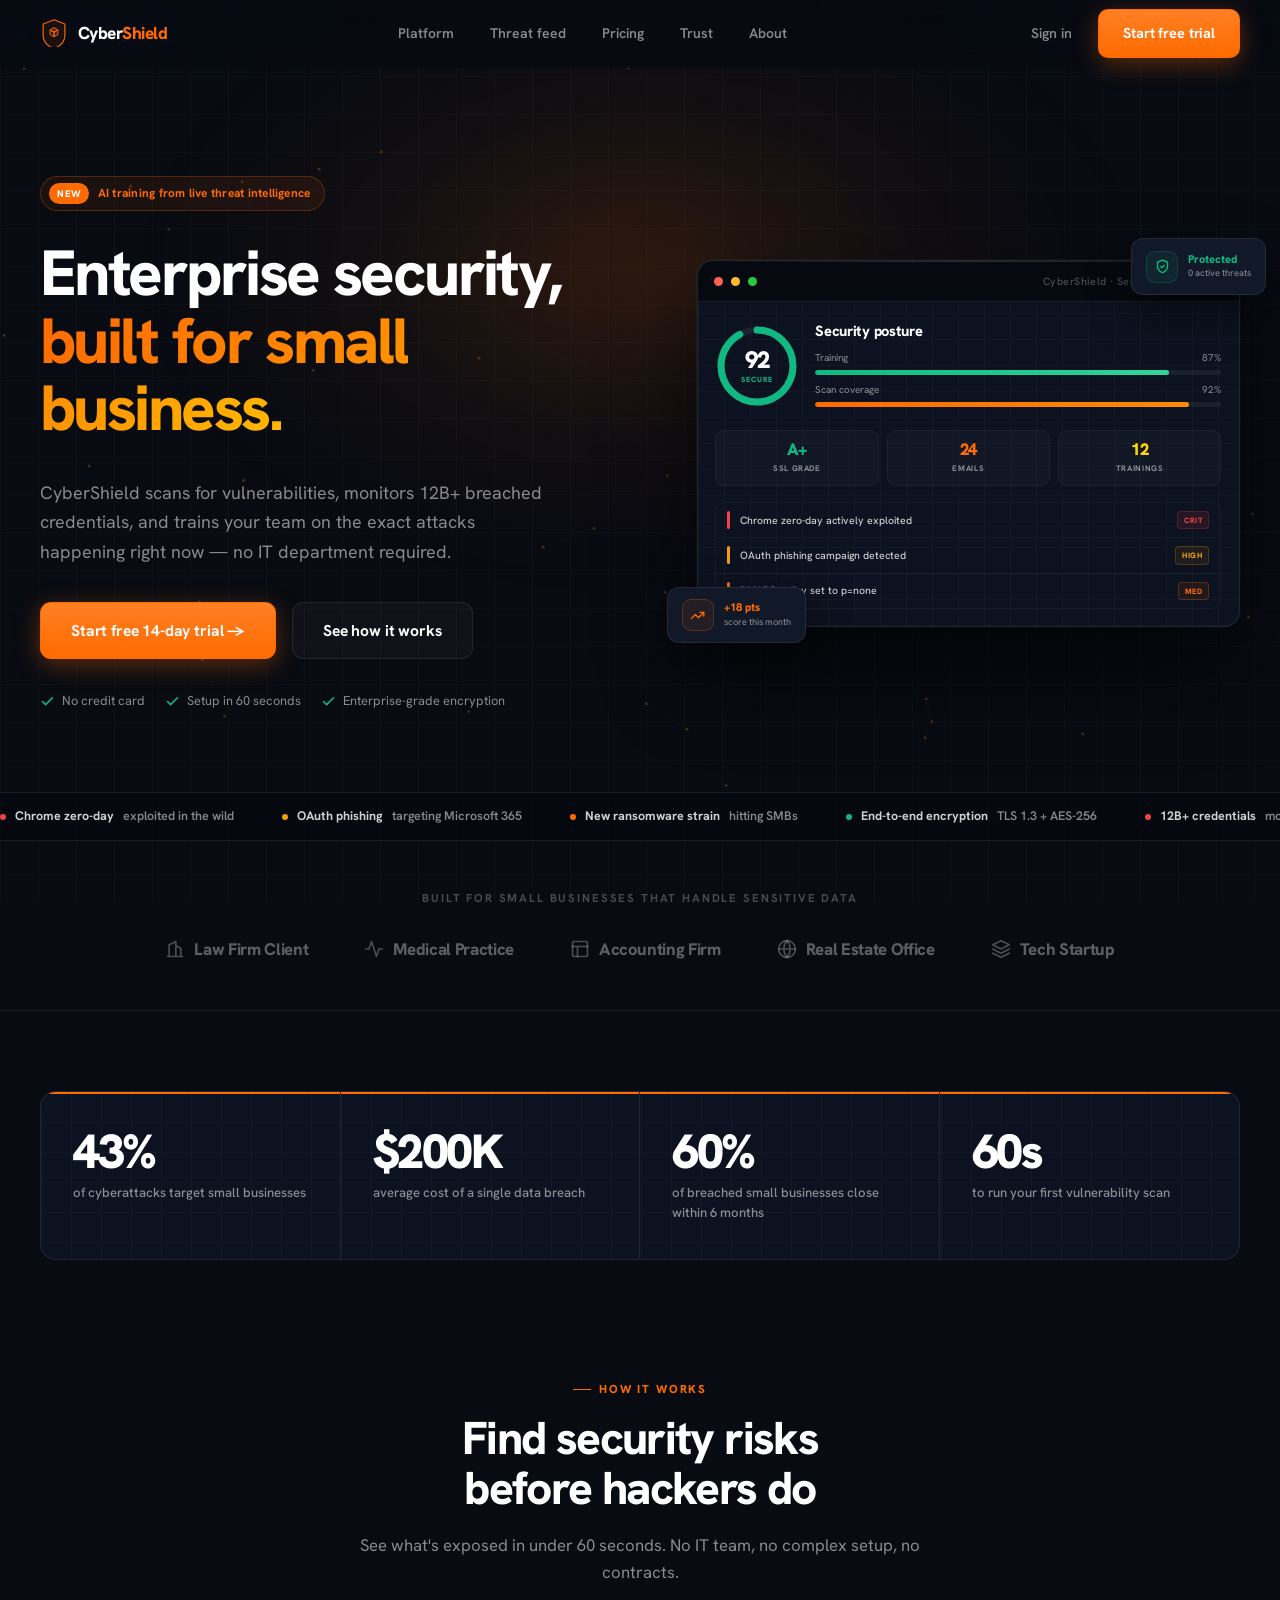
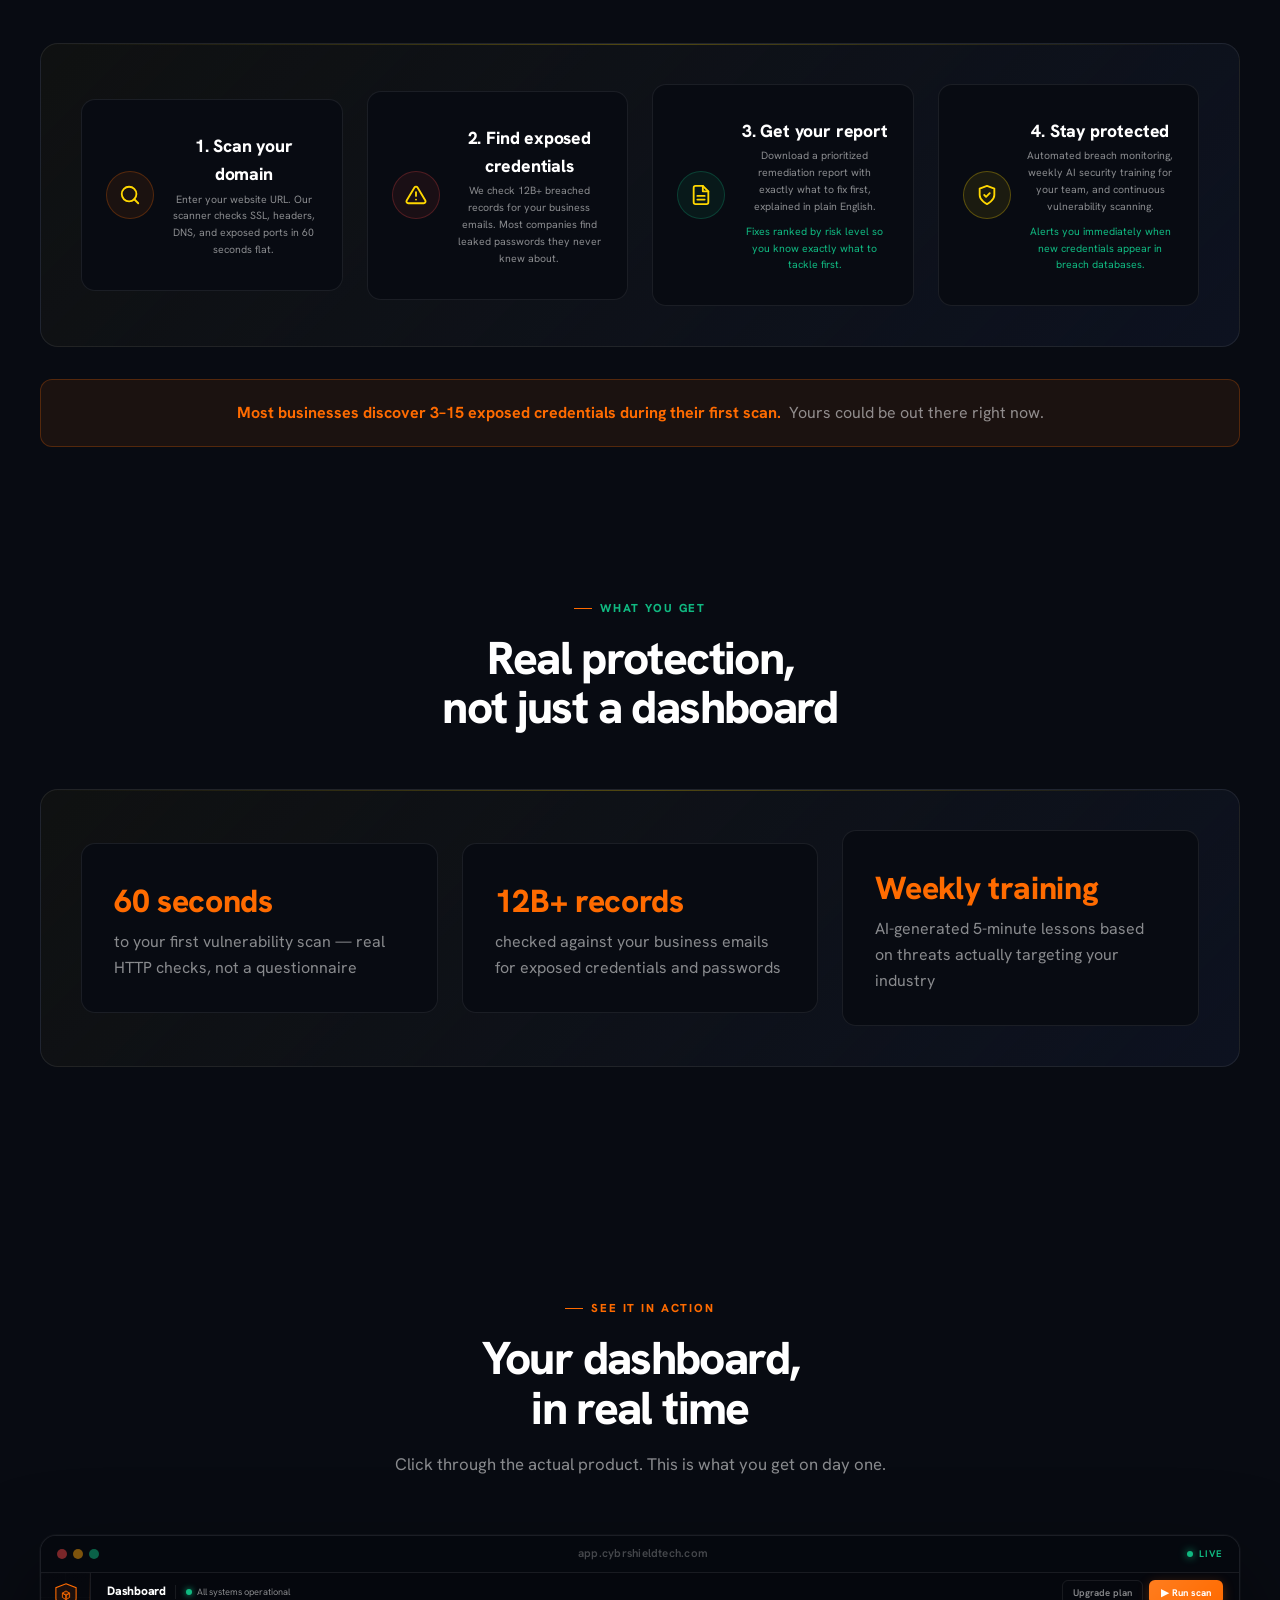
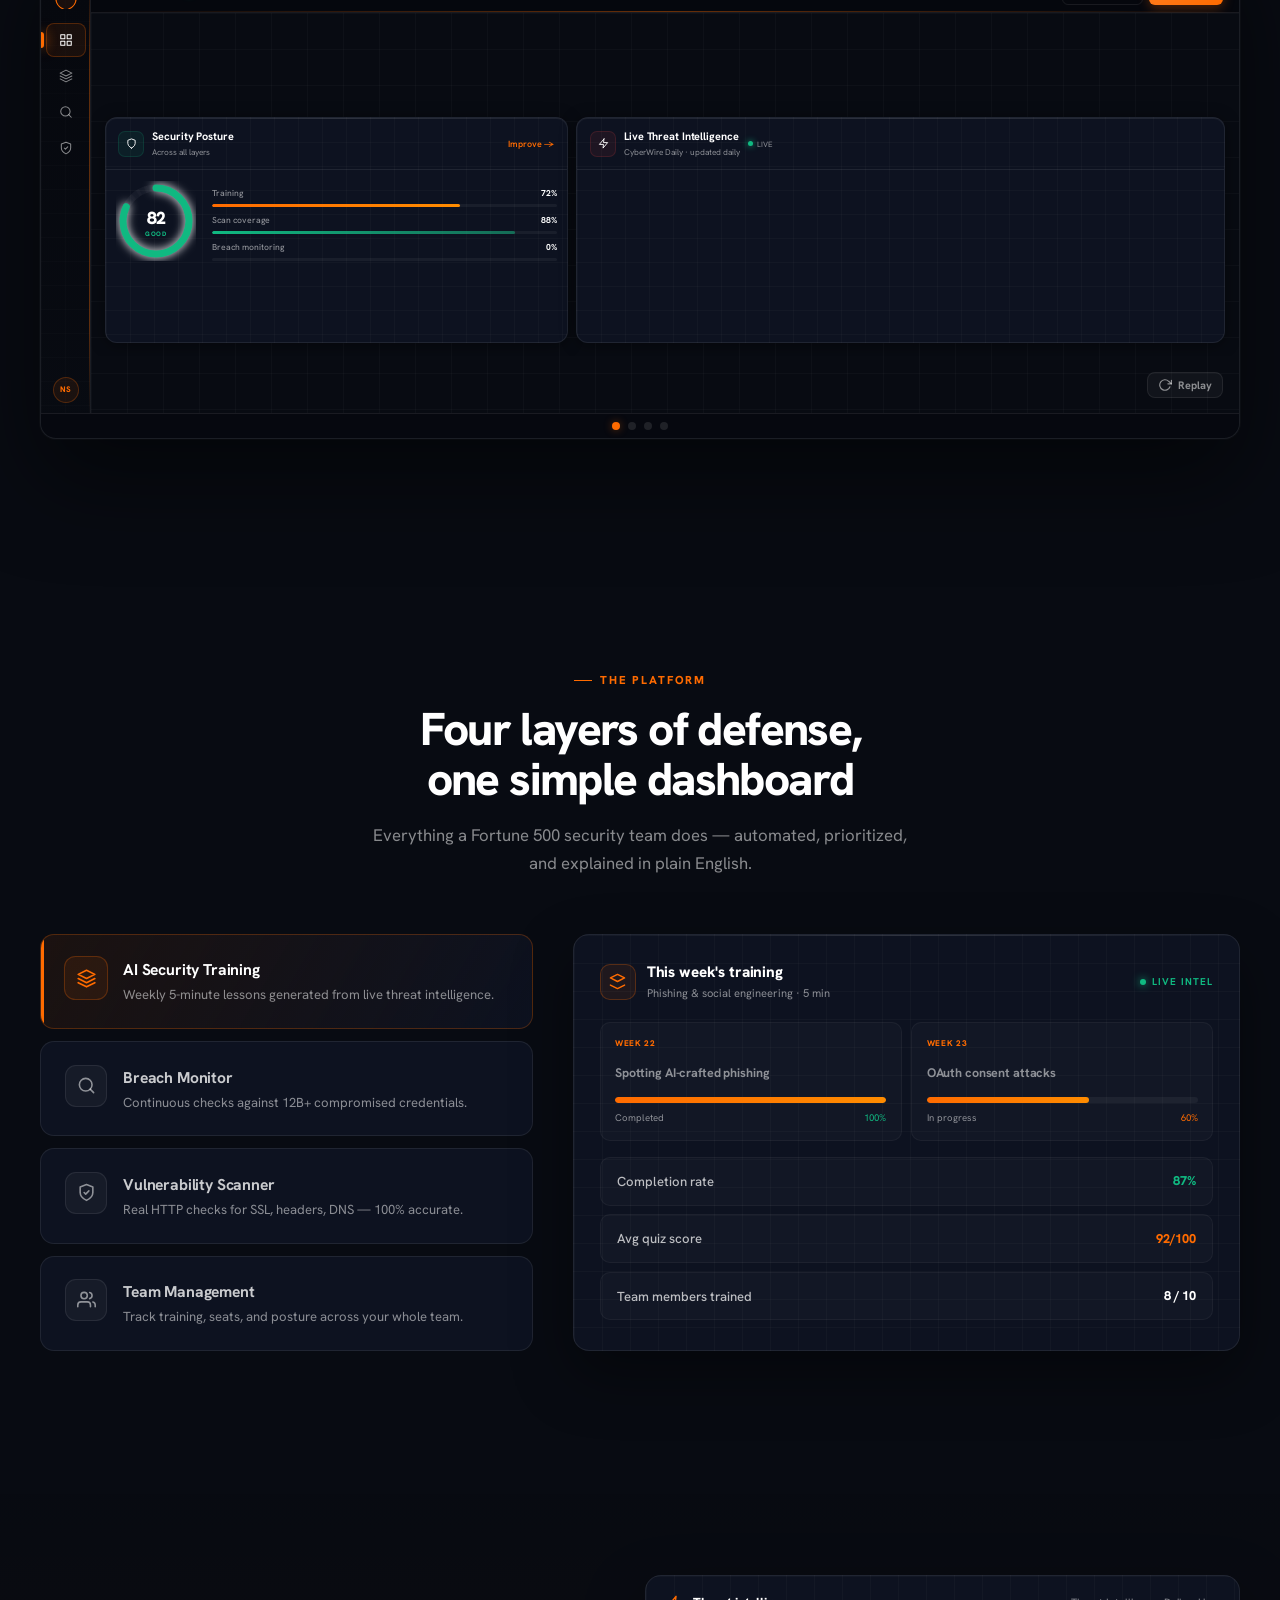
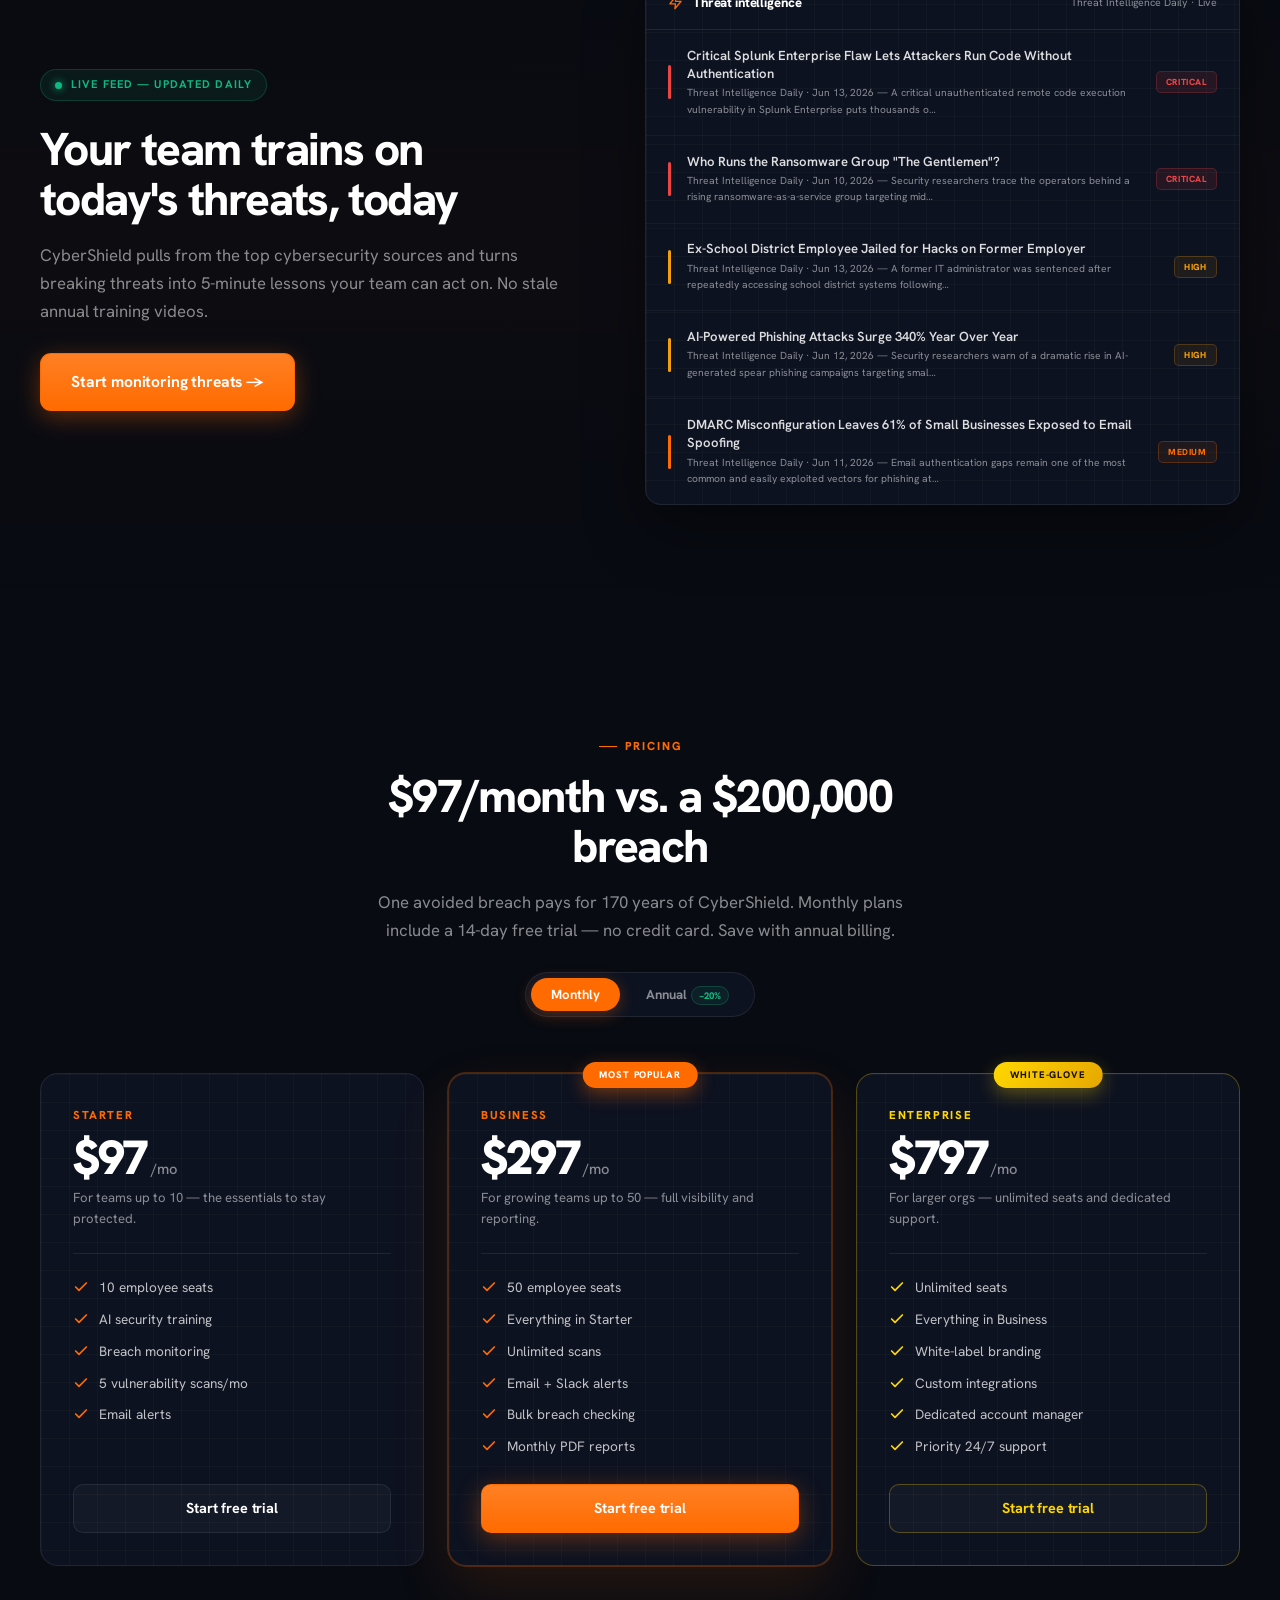
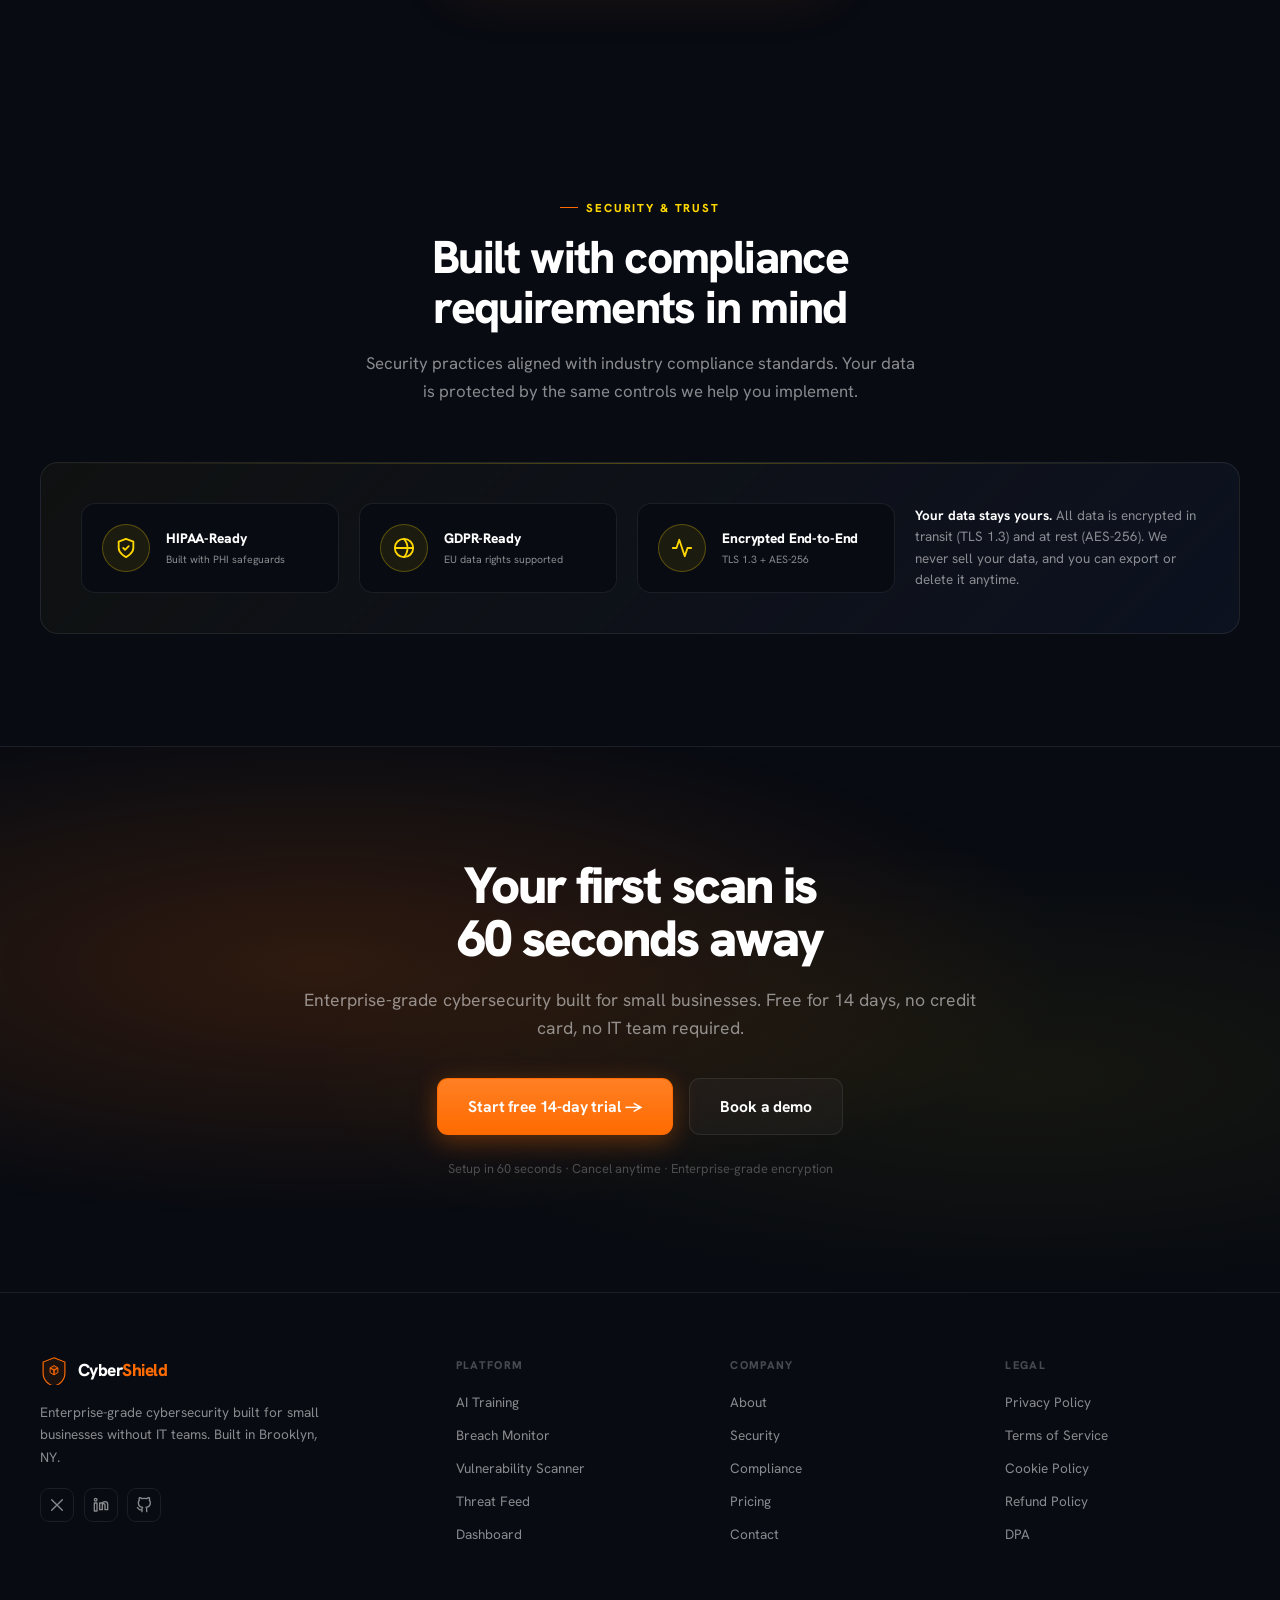
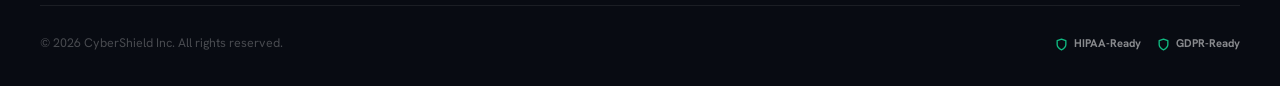
==== commit 85bdfd07: "Update CyberShield pricing: Starter $97, Business $297, Enterprise $797 Annual: $940/yr, $2,850/yr, " ====
--- a/index.html
+++ b/index.html
@@ -1131,8 +1131,8 @@
   <div class="wrap">
     <div class="sec-head center reveal">
       <div class="eyebrow center">Pricing</div>
-      <h2 class="sec-title">$49/month vs. a $200,000 breach</h2>
-      <p class="sec-sub" id="pricing-sub">One avoided breach pays for 340 years of CyberShield. Monthly plans include a 14-day free trial — no credit card. Save up to 20% with annual billing.</p>
+      <h2 class="sec-title">$97/month vs. a $200,000 breach</h2>
+      <p class="sec-sub" id="pricing-sub">One avoided breach pays for 170 years of CyberShield. Monthly plans include a 14-day free trial — no credit card. Save with annual billing.</p>
       <div class="bill-toggle">
         <button class="bill-opt active" id="bo-month" onclick="setBilling('month')">Monthly</button>
         <button class="bill-opt" id="bo-year" onclick="setBilling('year')">Annual<span class="bill-save">−20%</span></button>
@@ -1141,8 +1141,8 @@
     <div class="pricing-grid">
       <div class="plan reveal rd1">
         <div class="plan-name">Starter</div>
-        <div class="plan-price"><span class="amt">$<span class="price" data-month="49" data-year="470">49</span></span><span class="per" id="per-starter">/mo</span></div>
-        <div class="plan-billing"><span style="color:var(--green);font-weight:800">Save $118/yr</span></div>
+        <div class="plan-price"><span class="amt">$<span class="price" data-month="97" data-year="940">97</span></span><span class="per" id="per-starter">/mo</span></div>
+        <div class="plan-billing"><span style="color:var(--green);font-weight:800">Save $224/yr</span></div>
         <div class="plan-desc">For teams up to 10 — the essentials to stay protected.</div>
         <ul class="plan-feats">
           <li><svg viewBox="0 0 24 24"><polyline points="20 6 9 17 4 12"/></svg>10 employee seats</li>
@@ -1156,8 +1156,8 @@
       <div class="plan feat reveal rd2">
         <div class="plan-tag">Most popular</div>
         <div class="plan-name">Business</div>
-        <div class="plan-price"><span class="amt">$<span class="price" data-month="199" data-year="1910">199</span></span><span class="per" id="per-business">/mo</span></div>
-        <div class="plan-billing"><span style="color:var(--green);font-weight:800">Save $478/yr</span></div>
+        <div class="plan-price"><span class="amt">$<span class="price" data-month="297" data-year="2850">297</span></span><span class="per" id="per-business">/mo</span></div>
+        <div class="plan-billing"><span style="color:var(--green);font-weight:800">Save $714/yr</span></div>
         <div class="plan-desc">For growing teams up to 50 — full visibility and reporting.</div>
         <ul class="plan-feats">
           <li><svg viewBox="0 0 24 24"><polyline points="20 6 9 17 4 12"/></svg>50 employee seats</li>
@@ -1172,8 +1172,8 @@
       <div class="plan ent reveal rd3">
         <div class="plan-tag">White-glove</div>
         <div class="plan-name">Enterprise</div>
-        <div class="plan-price"><span class="amt">$<span class="price" data-month="599" data-year="5750">599</span></span><span class="per" id="per-enterprise">/mo</span></div>
-        <div class="plan-billing"><span style="color:var(--green);font-weight:800">Save $1,438/yr</span></div>
+        <div class="plan-price"><span class="amt">$<span class="price" data-month="797" data-year="7650">797</span></span><span class="per" id="per-enterprise">/mo</span></div>
+        <div class="plan-billing"><span style="color:var(--green);font-weight:800">Save $1,914/yr</span></div>
         <div class="plan-desc">For larger orgs — unlimited seats and dedicated support.</div>
         <ul class="plan-feats">
           <li><svg viewBox="0 0 24 24"><polyline points="20 6 9 17 4 12"/></svg>Unlimited seats</li>
@@ -1440,7 +1440,7 @@
     }
   });
   const sub=document.getElementById('pricing-sub');
-  if(sub)sub.textContent='One avoided breach pays for 340 years of CyberShield. Save up to 20% with annual billing.';
+  if(sub)sub.textContent='One avoided breach pays for 170 years of CyberShield. Save with annual billing.';
 }
 
 async function initLoggedInPricing(){
